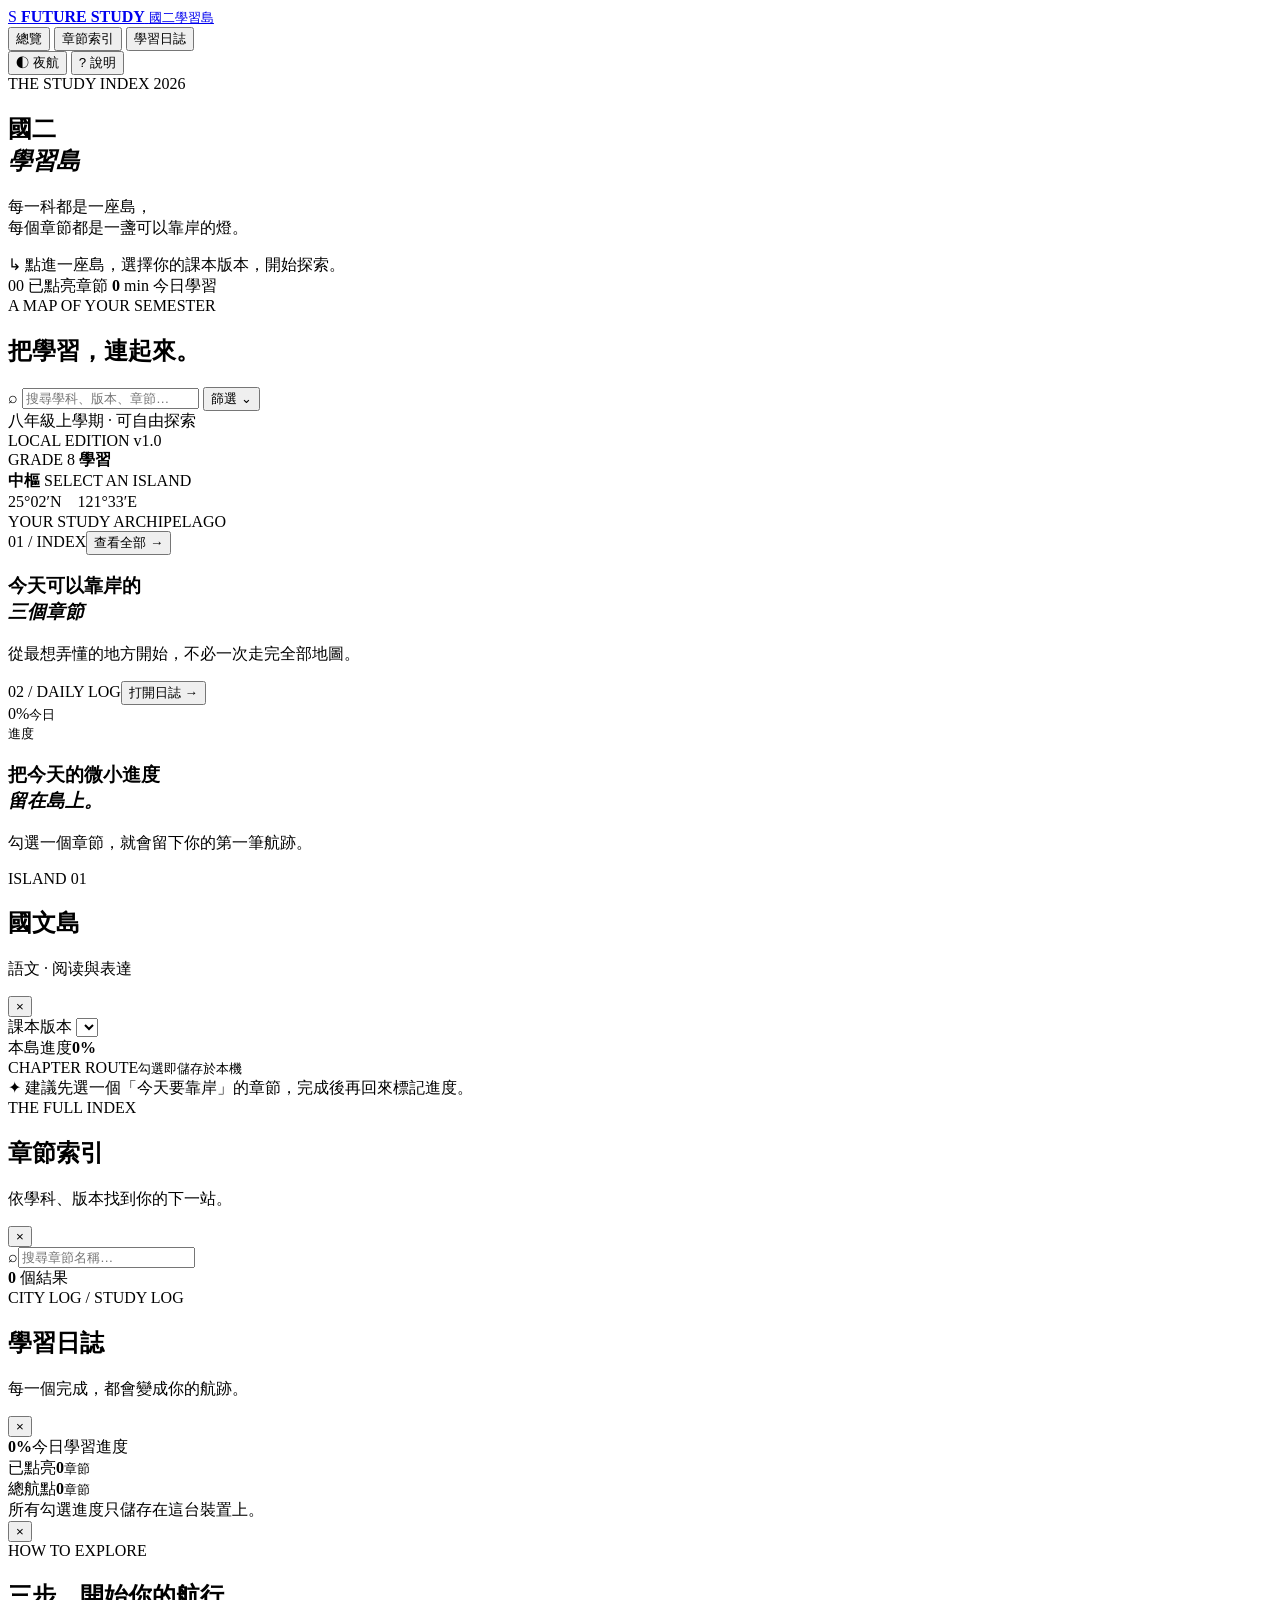
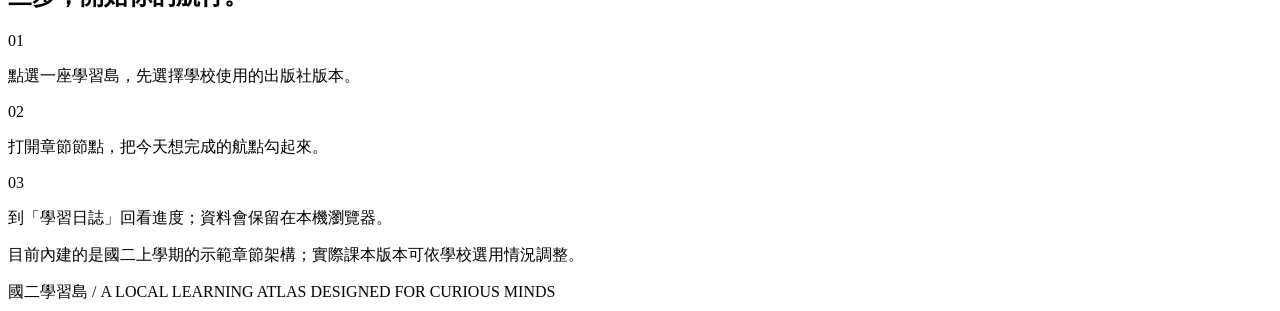
==== index.html @ b8088d5f "加入國二學習島首頁" ====
<!doctype html>
<html lang="zh-Hant-TW">
  <head>
    <meta charset="UTF-8" />
    <meta name="viewport" content="width=device-width, initial-scale=1.0" />
    <meta name="description" content="國二學習島：把國二各學科與課本章節接成一張可探索的學習地圖。" />
    <title>國二學習島｜The Study Index</title>
    <link rel="stylesheet" href="style.css" />
  </head>
  <body>
    <div class="ambient ambient-a" aria-hidden="true"></div>
    <div class="ambient ambient-b" aria-hidden="true"></div>

    <header class="topbar">
      <a class="brand" href="#top" aria-label="回到國二學習島首頁">
        <span class="brand-mark">S</span>
        <span>
          <strong>FUTURE STUDY</strong>
          <small>國二學習島</small>
        </span>
      </a>
      <nav class="primary-nav" aria-label="主要導覽">
        <button class="nav-button is-active" data-view="overview">總覽</button>
        <button class="nav-button" data-view="index">章節索引</button>
        <button class="nav-button" data-view="journal">學習日誌</button>
      </nav>
      <div class="top-actions">
        <button class="tiny-button" id="themeButton" title="切換明亮／夜航模式">◐ <span>夜航</span></button>
        <button class="tiny-button" id="helpButton" title="開啟使用說明">? <span>說明</span></button>
      </div>
    </header>

    <main id="top">
      <section class="hero section-shell">
        <div class="hero-copy">
          <div class="eyebrow"><span class="pulse-dot"></span> THE STUDY INDEX <span class="eyebrow-line"></span> 2026</div>
          <h1>國二<br /><em>學習島</em></h1>
          <p class="hero-lede">每一科都是一座島，<br />每個章節都是一盞可以靠岸的燈。</p>
          <div class="hero-note"><span>↳</span> 點進一座島，選擇你的課本版本，開始探索。</div>
        </div>
        <div class="hero-signal" aria-label="學習島統計">
          <span class="signal-number" id="heroProgress">00</span>
          <span class="signal-label">已點亮章節</span>
          <span class="signal-rule"></span>
          <span class="signal-meta"><b id="todayMinutes">0</b> min 今日學習</span>
        </div>
      </section>

      <section class="dashboard section-shell" aria-labelledby="mapTitle">
        <div class="section-heading">
          <div>
            <div class="section-kicker">A MAP OF YOUR SEMESTER</div>
            <h2 id="mapTitle">把學習，連起來。</h2>
          </div>
          <div class="heading-actions">
            <label class="search-box" for="globalSearch">
              <span>⌕</span>
              <input id="globalSearch" type="search" placeholder="搜尋學科、版本、章節…" autocomplete="off" />
            </label>
            <button class="filter-button" id="filterButton">篩選 <span>⌄</span></button>
          </div>
        </div>

        <div class="filter-tray" id="filterTray" hidden>
          <span class="filter-label">顯示學習島</span>
          <button class="chip is-selected" data-filter="all">全部 <b>8</b></button>
          <button class="chip" data-filter="語文">語文</button>
          <button class="chip" data-filter="數理">數理</button>
          <button class="chip" data-filter="社會">社會</button>
          <button class="chip" data-filter="生活">生活</button>
        </div>

        <div class="map-wrap">
          <div class="map-meta map-meta-left"><span class="legend-dot"></span> 八年級上學期 · 可自由探索</div>
          <div class="map-meta map-meta-right">LOCAL EDITION <span class="map-meta-divider"></span> v1.0</div>

          <div class="island-map" id="islandMap" aria-label="國二學習島總覽">
            <div class="constellation-line line-a" aria-hidden="true"></div>
            <div class="constellation-line line-b" aria-hidden="true"></div>
            <div class="constellation-line line-c" aria-hidden="true"></div>
            <div class="constellation-line line-d" aria-hidden="true"></div>
            <div class="constellation-line line-e" aria-hidden="true"></div>
            <div class="map-ring ring-one" aria-hidden="true"></div>
            <div class="map-ring ring-two" aria-hidden="true"></div>

            <div class="map-center">
              <div class="center-orbit orbit-one"></div>
              <div class="center-orbit orbit-two"></div>
              <div class="center-core">
                <span class="center-label">GRADE 8</span>
                <strong>學習<br />中樞</strong>
                <span class="center-small">SELECT AN ISLAND</span>
              </div>
            </div>

            <div id="islandCards"></div>
            <div class="map-coordinates">25°02′N　121°33′E<br /><span>YOUR STUDY ARCHIPELAGO</span></div>
          </div>
        </div>
      </section>

      <section class="bottom-grid section-shell">
        <article class="index-preview panel-card">
          <div class="card-topline"><span>01 / INDEX</span><button class="text-button" data-view="index">查看全部 →</button></div>
          <div class="index-preview-body">
            <div>
              <h3>今天可以靠岸的<br /><em>三個章節</em></h3>
              <p>從最想弄懂的地方開始，不必一次走完全部地圖。</p>
            </div>
            <div class="next-chapters" id="nextChapters"></div>
          </div>
        </article>
        <article class="journal-preview panel-card">
          <div class="card-topline"><span>02 / DAILY LOG</span><button class="text-button" data-view="journal">打開日誌 →</button></div>
          <div class="journal-preview-body">
            <div class="journal-orbit"><span id="journalPercent">0%</span><small>今日<br />進度</small></div>
            <div>
              <h3>把今天的微小進度<br /><em>留在島上。</em></h3>
              <p id="journalHint">勾選一個章節，就會留下你的第一筆航跡。</p>
            </div>
          </div>
        </article>
      </section>
    </main>

    <aside class="detail-drawer" id="detailDrawer" aria-hidden="true">
      <div class="drawer-scrim" data-close="detail"></div>
      <div class="drawer-panel">
        <div class="drawer-header" id="drawerHeader">
          <div>
            <div class="drawer-index" id="drawerIndex">ISLAND 01</div>
            <h2 id="drawerTitle">國文島</h2>
            <p id="drawerSubtitle">語文 · 阅读與表達</p>
          </div>
          <button class="close-button" data-close="detail" aria-label="關閉學科面板">×</button>
        </div>
        <div class="drawer-content">
          <div class="drawer-intro" id="drawerIntro"></div>
          <div class="version-row">
            <label for="versionSelect">課本版本</label>
            <select id="versionSelect"></select>
          </div>
          <div class="progress-summary">
            <div><span>本島進度</span><strong id="drawerProgress">0%</strong></div>
            <div class="progress-track"><span id="drawerProgressBar"></span></div>
          </div>
          <div class="chapter-heading"><span>CHAPTER ROUTE</span><small>勾選即儲存於本機</small></div>
          <div class="chapter-list" id="chapterList"></div>
          <div class="drawer-tip"><span>✦</span> 建議先選一個「今天要靠岸」的章節，完成後再回來標記進度。</div>
        </div>
      </div>
    </aside>

    <aside class="index-drawer" id="indexDrawer" aria-hidden="true">
      <div class="drawer-scrim" data-close="index"></div>
      <div class="index-panel drawer-panel">
        <div class="drawer-header">
          <div>
            <div class="drawer-index">THE FULL INDEX</div>
            <h2>章節索引</h2>
            <p>依學科、版本找到你的下一站。</p>
          </div>
          <button class="close-button" data-close="index" aria-label="關閉章節索引">×</button>
        </div>
        <div class="index-toolbar">
          <label class="search-box wide" for="indexSearch"><span>⌕</span><input id="indexSearch" type="search" placeholder="搜尋章節名稱…" /></label>
          <div class="index-count"><strong id="indexCount">0</strong> 個結果</div>
        </div>
        <div class="full-index-list" id="fullIndexList"></div>
      </div>
    </aside>

    <aside class="journal-drawer" id="journalDrawer" aria-hidden="true">
      <div class="drawer-scrim" data-close="journal"></div>
      <div class="journal-panel drawer-panel">
        <div class="drawer-header">
          <div>
            <div class="drawer-index">CITY LOG / STUDY LOG</div>
            <h2>學習日誌</h2>
            <p>每一個完成，都會變成你的航跡。</p>
          </div>
          <button class="close-button" data-close="journal" aria-label="關閉學習日誌">×</button>
        </div>
        <div class="journal-stats">
          <div class="journal-stat-main"><strong id="journalBigPercent">0%</strong><span>今日學習進度</span></div>
          <div class="stat-stack"><span>已點亮</span><strong id="journalCheckedCount">0</strong><small>章節</small></div>
          <div class="stat-stack"><span>總航點</span><strong id="journalTotalCount">0</strong><small>章節</small></div>
        </div>
        <div class="journal-map-lines" aria-hidden="true"><i></i><i></i><i></i></div>
        <div class="journal-timeline" id="journalTimeline"></div>
        <div class="journal-footer"><span class="pulse-dot"></span> 所有勾選進度只儲存在這台裝置上。</div>
      </div>
    </aside>

    <div class="modal" id="helpModal" aria-hidden="true">
      <div class="modal-scrim" data-close="help"></div>
      <div class="help-card">
        <button class="close-button" data-close="help" aria-label="關閉說明">×</button>
        <div class="drawer-index">HOW TO EXPLORE</div>
        <h2>三步，開始你的航行。</h2>
        <div class="help-steps">
          <div><span>01</span><p>點選一座學習島，先選擇學校使用的出版社版本。</p></div>
          <div><span>02</span><p>打開章節節點，把今天想完成的航點勾起來。</p></div>
          <div><span>03</span><p>到「學習日誌」回看進度；資料會保留在本機瀏覽器。</p></div>
        </div>
        <p class="help-footnote">目前內建的是國二上學期的示範章節架構；實際課本版本可依學校選用情況調整。</p>
      </div>
    </div>

    <footer class="site-footer section-shell">
      <span>國二學習島 / A LOCAL LEARNING ATLAS</span>
      <span>DESIGNED FOR CURIOUS MINDS</span>
    </footer>
    <script src="app.js"></script>
  </body>
</html>
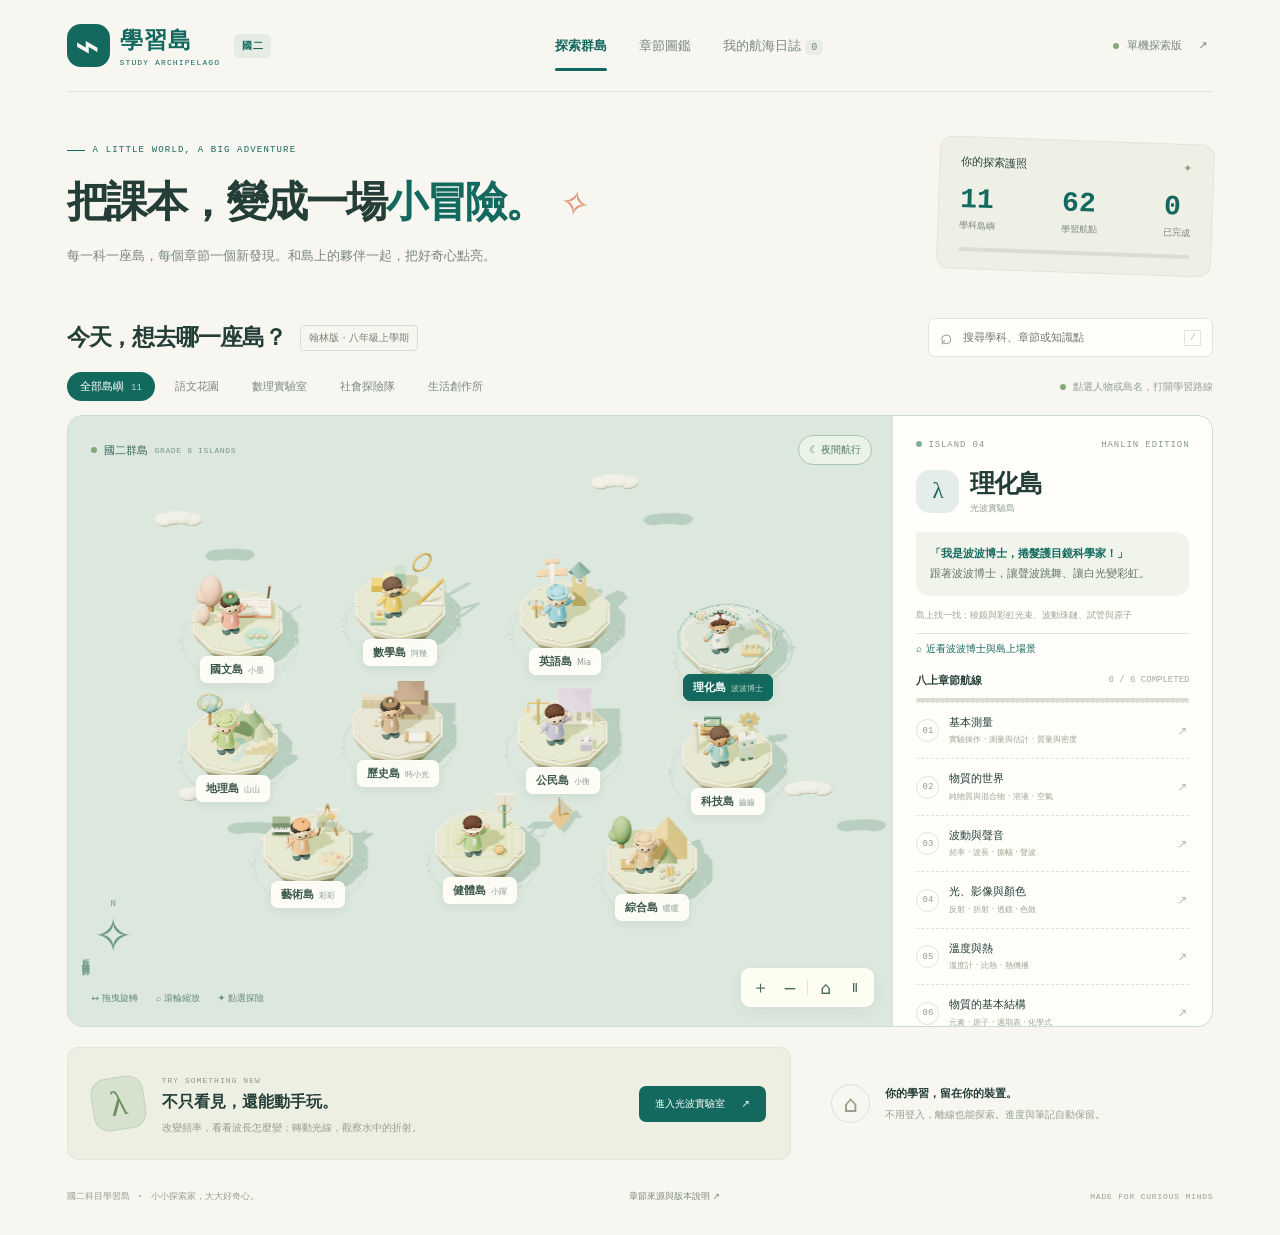
==== commit b6f85b45: "公開新版 3D 翰林學習島：11 位人物、62 個航點與互動實驗" ====
--- a/index.html
+++ b/index.html
@@ -1,216 +1,540 @@
-<!doctype html>
+<!DOCTYPE html>
 <html lang="zh-Hant-TW">
-  <head>
-    <meta charset="UTF-8" />
-    <meta name="viewport" content="width=device-width, initial-scale=1.0" />
-    <meta name="description" content="國二學習島：把國二各學科與課本章節接成一張可探索的學習地圖。" />
-    <title>國二學習島｜The Study Index</title>
-    <link rel="stylesheet" href="style.css" />
-  </head>
-  <body>
-    <div class="ambient ambient-a" aria-hidden="true"></div>
-    <div class="ambient ambient-b" aria-hidden="true"></div>
-
-    <header class="topbar">
-      <a class="brand" href="#top" aria-label="回到國二學習島首頁">
-        <span class="brand-mark">S</span>
-        <span>
-          <strong>FUTURE STUDY</strong>
-          <small>國二學習島</small>
-        </span>
-      </a>
-      <nav class="primary-nav" aria-label="主要導覽">
-        <button class="nav-button is-active" data-view="overview">總覽</button>
-        <button class="nav-button" data-view="index">章節索引</button>
-        <button class="nav-button" data-view="journal">學習日誌</button>
-      </nav>
-      <div class="top-actions">
-        <button class="tiny-button" id="themeButton" title="切換明亮／夜航模式">◐ <span>夜航</span></button>
-        <button class="tiny-button" id="helpButton" title="開啟使用說明">? <span>說明</span></button>
+<head>
+  <meta charset="utf-8"><meta name="viewport" content="width=device-width,initial-scale=1">
+  <meta name="description" content="國二科目學習島：11 座可探索的 3D 學科島、趣味人物、翰林版八上章節與互動學習。完全離線使用。">
+  <meta name="theme-color" content="#14695f">
+  <title>國二科目學習島 · 3D 探索版</title>
+  <link rel="icon" href="data:image/svg+xml,%3Csvg%20xmlns%3D%22http%3A%2F%2Fwww.w3.org%2F2000%2Fsvg%22%20width%3D%2264%22%20height%3D%2264%22%20viewBox%3D%220%200%2064%2064%22%3E%3Crect%20width%3D%2264%22%20height%3D%2264%22%20rx%3D%2218%22%20fill%3D%22%2314695f%22%2F%3E%3Cpath%20d%3D%22M10%2044Q32%2055%2054%2044L44%2038H20Z%22%20fill%3D%22%23fff5d9%22%2F%3E%3Cpath%20d%3D%22M28%2037V17L47%2030H28%22%20fill%3D%22%23efad7d%22%2F%3E%3Cpath%20d%3D%22M19%2038L26%2026%2031%2038%22%20fill%3D%22%2391b99b%22%2F%3E%3C%2Fsvg%3E%0A" type="image/svg+xml"><style>:root{--paper:#f7f6f0;--ink:#243e37;--green:#14695f;--muted:#78877e;--line:#dfe5db;--coral:#e19377;--white:#fffefa;--subject:#82afa1;--sans:'PingFang TC','Noto Sans TC',-apple-system,BlinkMacSystemFont,system-ui,sans-serif;--mono:ui-monospace,Menlo,monospace}
+*{box-sizing:border-box}body{margin:0;background:var(--paper);color:var(--ink);font-family:var(--sans);font-size:14px}button,input,textarea{font:inherit}button,a,input{ -webkit-tap-highlight-color:transparent}button{color:inherit;cursor:pointer}button:disabled{cursor:default}a{color:var(--green)}button:focus-visible,a:focus-visible,input:focus-visible,textarea:focus-visible{outline:3px solid #dfab5f;outline-offset:3px}button{border:0;background:none}button:hover{filter:brightness(.96)}[hidden]{display:none!important}.topbar{height:92px;display:flex;align-items:center;justify-content:space-between;margin:0 5.2%;border-bottom:1px solid var(--line);gap:20px}.brand{display:flex;align-items:center;gap:10px;color:var(--green);text-decoration:none;font-size:23px;font-weight:800;letter-spacing:.06em}.brand-icon{display:grid;place-items:center;width:43px;height:43px;color:var(--paper);background:var(--green);font-size:42px;border-radius:14px;line-height:1}.brand small{display:block;font:8px var(--mono);letter-spacing:.14em;margin-top:2px}.brand b{font-size:10px;letter-spacing:.05em;background:#e5ece3;padding:5px 8px;border-radius:5px;margin-left:4px}.topbar nav{display:flex;gap:32px;align-items:center}.nav-link{font-size:13px;color:var(--muted);padding:33px 0;position:relative}.nav-link.current{color:var(--green);font-weight:700}.nav-link.current:after{position:absolute;content:'';height:3px;left:0;right:0;bottom:17px;background:var(--green);border-radius:5px}.nav-link span{display:inline-block;background:#e8ece2;padding:2px 6px;border-radius:5px;font:10px var(--mono)}.edition{display:flex;gap:8px;align-items:center;font-size:11px;color:var(--muted)}.edition i,.filter-note i,.map-top i{width:6px;height:6px;border-radius:50%;background:#83aa78;display:inline-block}.edition span{margin-left:8px}main{max-width:1680px;padding:0 5.2%;margin:auto}.intro{display:flex;align-items:center;justify-content:space-between;padding:48px 0 36px;gap:30px}.eyebrow{font:9px var(--mono);letter-spacing:.13em;color:var(--green)}.intro .eyebrow{display:flex;gap:8px;align-items:center}.eyebrow span{width:18px;height:1px;background:var(--green)}h1{margin:17px 0 13px;font-size:clamp(32px,3.3vw,51px);letter-spacing:-.05em;line-height:1.4;font-weight:800}h1 em{font-style:normal;color:var(--green)}.title-star{display:inline-block;color:var(--coral);margin-left:15px;font-weight:400;font-size:36px;transform:rotate(12deg)}.intro p{font-size:13px;color:var(--muted);line-height:1.8;margin:0}.mobile-br{display:none}.passport{width:275px;flex-shrink:0;background:#eeeFE5;border-radius:13px;padding:17px 21px;transform:rotate(2deg);position:relative;border:1px solid #e3e6d6}.passport-top{font-size:11px;display:flex;justify-content:space-between}.passport-top span{color:#91a17b}.passport-numbers{display:flex;justify-content:space-between;margin:15px 0}.passport-numbers strong{display:block;font:600 28px var(--mono);color:var(--green)}.passport-numbers small{font-size:9px;color:var(--muted)}.progress{height:4px;background:#d9dfd0;border-radius:9px;overflow:hidden}.progress span{height:100%;width:0;display:block;background:var(--green);transition:width .3s}.explore-heading{display:flex;justify-content:space-between;align-items:center;gap:25px;margin:9px 0 15px}.explore-heading>div{display:flex;align-items:center;gap:14px}h2{font-size:23px;letter-spacing:-.045em;font-weight:700;margin:0}.edition-badge{color:#798273;border:1px solid #d9dfd2;border-radius:4px;padding:5px 8px;font-size:10px}.search{display:flex;gap:8px;align-items:center;background:#fffefa;border:1px solid var(--line);border-radius:7px;padding:8px 11px;width:285px;flex-shrink:0}.search span{font-size:21px;line-height:1;color:#849389}.search input{min-width:0;width:100%;font-size:11px;outline:0;border:0;background:none;color:var(--ink)}.search kbd{font-size:9px;color:#b4bdb3;border:1px solid var(--line);padding:2px 5px}.filters{display:flex;gap:7px;align-items:center;margin-bottom:14px;flex-wrap:wrap}.filters button{padding:7px 13px;border-radius:30px;font-size:11px;color:#7a897f}.filters button.active{color:#fff;background:var(--green)}.filters button span{font:9px var(--mono);margin-left:4px;opacity:.7}.filter-note{margin-left:auto;display:flex;gap:7px;align-items:center;font-size:10px;color:#94a095}.explorer{display:grid;grid-template-columns:minmax(0,1fr) 320px;min-height:610px;border:1px solid #cbdcd2;border-radius:15px;overflow:hidden;background:var(--white)}.map{position:relative;min-height:610px;background:#cee4df;overflow:hidden}#world{display:block;width:100%;height:100%;position:absolute;inset:0;touch-action:none;cursor:grab}#world:active{cursor:grabbing}.map-top{position:absolute;z-index:5;left:23px;right:20px;top:19px;display:flex;justify-content:space-between;align-items:center;pointer-events:none}.map-top>span{font-size:11px;display:flex;align-items:center;gap:7px;color:#39685c}.map-top small{font:8px var(--mono);letter-spacing:.08em;opacity:.6}.map-top button{pointer-events:auto;font-size:10px;color:#52776a;border:1px solid #a7c4b7;background:#eff7e9bd;border-radius:30px;padding:7px 10px}.labels{position:absolute;inset:0;pointer-events:none;overflow:hidden}.island-label{position:absolute;pointer-events:auto;transform:translate(-50%,0);border-radius:7px;background:#fffef8f0;border:1px solid #ffffffc9;box-shadow:0 3px 10px #284c3b12;padding:5px 9px;white-space:nowrap;color:#3b5948;font-size:11px;transition:background .2s,opacity .2s;backdrop-filter:blur(5px)}.island-label strong{font-weight:600}.island-label small{font-size:8px;margin-left:5px;color:#8b9b8e}.island-label.selected{background:var(--green);color:white;border-color:var(--green)}.island-label.selected small{color:#bdd6c8}.island-label:hover{background:#fff;box-shadow:0 3px 12px #284c3b30;z-index:9}.island-label.selected:hover{background:#205c50}.island-label.dim{opacity:.2;pointer-events:none}.compass{position:absolute;left:26px;bottom:63px;display:flex;flex-direction:column;align-items:center;color:#719a8b;pointer-events:none}.compass span{font:9px var(--mono)}.compass b{font-size:47px;line-height:1.15;font-weight:300}.compass small{font-size:8px;writing-mode:vertical-rl;position:absolute;left:-15px;bottom:0;letter-spacing:.15em}.map-hint{position:absolute;left:24px;bottom:21px;display:flex;gap:18px;pointer-events:none;color:#678b7c;font-size:9px}.map-controls{position:absolute;right:18px;bottom:19px;display:flex;align-items:center;background:#fffef4ee;border:1px solid #fff;border-radius:9px;padding:4px;box-shadow:0 4px 15px #446b4710}.map-controls button{width:29px;height:29px;font-size:17px;color:#456a58}.map-controls button:last-child{font-size:13px}.map-controls>span{height:15px;border-left:1px solid var(--line);margin:0 3px}.loading{position:absolute;inset:0;display:grid;place-content:center;text-align:center;background:#cee4df;z-index:12;font-size:13px;gap:12px;color:var(--green)}.loading-island{font-size:50px}.fallback{position:absolute;inset:80px 15px 60px;display:flex;flex-wrap:wrap;gap:8px;align-content:center;justify-content:center}.fallback p{width:100%;font-size:13px;text-align:center}.fallback button{background:white;border-radius:9px;padding:12px}.island-panel{padding:24px 23px 18px;border-left:1px solid #d8e2d5;max-height:610px;overflow:auto;scrollbar-width:thin}.panel-kicker{display:flex;justify-content:space-between;font:9px var(--mono);letter-spacing:.1em;color:#8a998b}.panel-dot{width:6px;height:6px;background:var(--subject);border-radius:50%;display:inline-block;margin-right:6px}.panel-title{display:flex;align-items:center;gap:11px;margin-top:17px}.panel-symbol{display:grid;place-items:center;width:43px;height:43px;border-radius:14px;background:color-mix(in srgb,var(--subject) 22%,white);color:var(--green);font:23px Georgia,serif}.panel-title h2{font-size:25px}.panel-title small{display:block;color:#93a092;font-size:9px;margin-top:2px}.guide-speech{background:#f1f4ea;border-radius:0 13px 13px 13px;padding:12px 14px;font-size:11px;color:#637563;line-height:1.8;margin:17px 0 12px}.guide-speech b{color:var(--green);font-weight:600}.scenery{font-size:9px;color:#9aa692;line-height:1.7;margin-bottom:18px}.route-heading{display:flex;justify-content:space-between;align-items:center;font-size:11px;font-weight:600;margin:17px 0 10px}.route-heading small{font:9px var(--mono);font-weight:400;color:#a1ac9f}.chapter-route{display:grid;gap:0}.route-card{display:grid;grid-template-columns:25px 1fr 12px;gap:8px;text-align:left;padding:12px 0;border-bottom:1px dashed #e0e5d9;align-items:center;width:100%}.route-card:first-child{border-top:1px dashed #e0e5d9}.route-card .number{display:grid;place-items:center;width:23px;height:23px;border:1px solid #dce4d4;border-radius:50%;font:9px var(--mono);color:#93a18e}.route-card .name{display:block;font-size:11px;line-height:1.5}.route-card .tags{display:block;font-size:8px;color:#9aa792;margin-top:3px;line-height:1.5}.route-card .arrow{font-size:12px;color:#b1bba7}.route-card:hover .name{color:var(--green)}.route-card.done .number{background:var(--green);border-color:var(--green);color:white}.panel-lab{width:100%;background:var(--green);color:white;padding:11px 13px;border-radius:8px;margin-top:17px;display:flex;justify-content:space-between;font-size:11px}.source-note{font-size:8px;color:#9aa592;line-height:1.7;margin-top:13px}.below-map{display:grid;grid-template-columns:1.8fr 1fr;gap:20px;margin-top:20px}.invitation{background:#edeFE3;border:1px solid #e2e7d4;display:flex;align-items:center;gap:17px;border-radius:11px;padding:22px 24px}.invitation-icon{width:53px;height:53px;flex-shrink:0;background:#d6e2cd;border:1px solid #c5d3b6;display:grid;place-items:center;border-radius:16px;transform:rotate(-9deg);color:#6d8e60;font:35px Georgia,serif}.invitation .eyebrow{font-size:8px;color:#8d9e7d}.invitation h3{font-size:16px;margin:6px 0}.invitation p,.offline-note p{font-size:10px;color:#95a08e;margin:0;line-height:1.8}.dark-button{background:var(--green);color:white;border-radius:7px;padding:11px 16px;font-size:11px;white-space:nowrap}.invitation .dark-button{margin-left:auto;font-size:10px}.dark-button span{margin-left:13px}.offline-note{display:flex;align-items:center;gap:15px;padding:20px}.offline-note>span{display:grid;place-items:center;width:39px;height:39px;border:1px solid #dde3d4;border-radius:50%;color:#93a184;font-size:23px;flex-shrink:0}.offline-note b{font-size:11px;font-weight:600}.offline-note p{margin-top:5px}footer{display:flex;justify-content:space-between;align-items:center;gap:15px;padding:29px 0;color:#99a18e;font-size:9px}footer b{margin:0 6px}footer button{font-size:9px;color:#7e8c76}footer>span:last-child{font:8px var(--mono);letter-spacing:.1em}.search-results{padding:23px;border:1px solid var(--line);background:white;border-radius:10px;margin-top:17px}.search-results h3{margin:0 0 14px;font-size:15px}.result-row{display:flex;justify-content:space-between;align-items:center;padding:12px 0;border-bottom:1px solid var(--line);width:100%;text-align:left;gap:15px;font-size:12px}.result-row small{font-size:10px;color:#95a08b}.result-row b{font-weight:500}.result-row span:last-child{font-size:10px;color:#7a8e72}.subtle{color:#8b9786;line-height:1.8}.small{font-size:10px}dialog{border:1px solid #d4ddce;background:var(--white);color:var(--ink);border-radius:17px;padding:30px;box-shadow:0 25px 100px #123d3d30;max-height:90vh;overflow:auto;max-width:calc(100vw - 24px);width:650px;scrollbar-width:thin}dialog::backdrop{background:#153f3c85;backdrop-filter:blur(5px)}.dialog-top{display:flex;align-items:center;justify-content:space-between;margin-bottom:19px}.close{width:29px;height:29px;border:1px solid var(--line);border-radius:50%;font-size:22px;line-height:1;color:#7e8f7a}.close:hover{background:#eef1e7}dialog h2{font-size:27px;line-height:1.5}dialog>p{font-size:12px;line-height:1.9}.lesson-meta{display:flex;gap:7px;margin:13px 0 21px;flex-wrap:wrap}.lesson-meta span{background:#eef2e6;border-radius:4px;padding:5px 9px;font-size:10px;color:#7d8e71}.lesson-section{margin:24px 0}.lesson-section h3{font-size:12px;display:flex;gap:8px;color:var(--green)}.lesson-section h3 span{color:#b6c0a8;font:10px var(--mono)}.lesson-section ul{padding-left:21px;color:#687d62;font-size:13px;line-height:1.9}.lesson-section li+li{margin-top:5px}.example-box{background:#f1f4e9;padding:15px 18px;border-left:3px solid var(--subject);border-radius:0 7px 7px 0;font-size:12px;line-height:1.9}.quiz-question{font-size:13px}.quiz-options{display:grid;gap:8px}.quiz-options button{border:1px solid var(--line);border-radius:7px;text-align:left;font-size:12px;padding:11px 13px}.quiz-options button.correct{background:#e5efdf;border-color:#83a970;color:#3a6e39}.quiz-options button.wrong{background:#fae6e1;border-color:#d3917b;color:#9b604a}.quiz-feedback{font-size:12px;line-height:1.8;margin-top:13px;color:#6c865d;min-height:0}.lesson-note{display:block;width:100%;height:78px;border:1px solid var(--line);border-radius:7px;padding:12px;background:#fffefa;resize:vertical;font-size:12px;color:var(--ink)}.lesson-bottom{display:flex;justify-content:space-between;gap:13px;margin-top:19px;align-items:center}.lesson-bottom small{font-size:10px;color:#a1ae94}.lesson-lab-button{color:var(--green);text-decoration:underline;font-size:11px;margin-top:15px}.lab-dialog{width:760px}.lab-tabs{display:flex;gap:8px;border-bottom:1px solid var(--line);padding:0 0 10px;margin:22px 0 15px}.lab-tabs button{font-size:11px;border-radius:6px;padding:8px 12px;color:#819376}.lab-tabs button.active{background:var(--green);color:#fff}#labCanvas{width:100%;height:auto;border-radius:11px;background:#eaf2e5;display:block}.lab-control-row{display:flex;align-items:center;gap:16px;font-size:12px;margin-top:19px;flex-wrap:wrap}.lab-control-row input{flex:1;accent-color:var(--green);min-width:100px}.lab-control-row output{font:12px var(--mono);color:var(--green);min-width:63px}.lab-readout{padding:12px 14px;background:#edf2e7;border-radius:7px;font-size:12px;color:#668155;line-height:1.9;margin-top:15px}.lab-footnote{font-size:10px;line-height:1.8;color:#95a08d}.index-dialog{width:720px}.index-dialog .search{width:100%;margin:20px 0}.index-group{margin:20px 0}.index-group h3{font-size:14px;margin-bottom:5px}.index-group h3 small{font-size:9px;font-weight:400;color:#95a08d;margin-left:10px}.journal-stat{display:flex;gap:30px;background:#eef3e6;border-radius:9px;padding:20px;margin:22px 0}.journal-stat strong{display:block;color:var(--green);font:26px var(--mono)}.journal-stat small{color:#8d9b81;font-size:10px}.journal-entry{padding:14px 0;border-bottom:1px dashed var(--line);font-size:12px;line-height:1.7}.journal-entry small{color:#9ba58d;font-size:10px;display:block}.journal-note{font-size:11px;color:#798e69;white-space:pre-wrap;margin:8px 0 0}.journal-dialog .dark-button{margin-top:21px}.import-label{display:inline-block;padding:10px 14px;font-size:11px;color:var(--green);border:1px solid var(--line);border-radius:7px;cursor:pointer;margin-left:7px}.import-label input{display:none}.about-dialog p{font-size:12px;line-height:2;color:#74856a}.about-dialog a{display:block;font-size:11px;margin:10px 0}.toast{position:fixed;bottom:24px;left:50%;transform:translate(-50%,10px);color:white;background:#1d584c;padding:13px 20px;border-radius:9px;font-size:12px;z-index:100;opacity:0;pointer-events:none;transition:.2s;max-width:90vw}.toast.show{opacity:1;transform:translate(-50%,0)}.night .map-top>span,.night .map-top button,.night .map-hint,.night .compass{color:#b1c8ad}.night .map-top button{background:#183f3e;border-color:#6d8d79}.empty{text-align:center;padding:30px 0;color:#a0aa94;font-size:12px}
+.focus-guide{display:block;width:100%;text-align:left;color:var(--green);font-size:10px;padding:8px 0 0;border-top:1px solid var(--line);margin-top:-8px}
+@media(min-width:1600px){.explorer,.map{min-height:700px}.island-panel{max-height:700px}.explorer{grid-template-columns:minmax(0,1fr) 345px}}
+@media(max-width:1100px){.topbar nav{gap:18px}.intro h1{font-size:34px}.explorer{grid-template-columns:minmax(0,1fr) 280px}.island-panel{padding:22px 18px}.filter-note{display:none}.below-map{grid-template-columns:1fr}.offline-note{padding-top:0;padding-bottom:0}.invitation p{max-width:320px}.explore-heading>div{display:block}.edition-badge{display:inline-block;margin-top:7px}.title-star{font-size:25px;margin-left:6px}}
+@media(max-width:800px){.topbar{height:auto;min-height:83px;flex-wrap:wrap;padding:17px 0 0;gap:10px}.brand{font-size:20px}.brand-icon{width:35px;height:35px}.topbar nav{order:3;width:100%;justify-content:center;gap:27px}.nav-link{padding:15px 0 18px;font-size:11px}.nav-link.current:after{bottom:5px}.edition{font-size:9px}main{padding:0 4%}.intro{padding:30px 0 28px;gap:15px}.intro h1{font-size:32px;line-height:1.4}.intro .eyebrow{font-size:7px}.intro p{font-size:11px}.passport{width:188px;padding:13px 14px}.passport-numbers strong{font-size:22px}.passport-numbers small{font-size:8px}.passport-top{font-size:10px}.title-star{display:none}.mobile-br{display:block}.explorer{grid-template-columns:1fr;overflow:visible}.map{min-height:560px;border-radius:14px 14px 0 0}.island-panel{max-height:430px;border-left:0;border-top:1px solid var(--line);border-radius:0 0 14px 14px}.panel-title{margin-top:9px}.guide-speech{margin:12px 0}.scenery{margin:5px 0}.chapter-route{grid-template-columns:1fr 1fr;gap:0 16px}.panel-lab{max-width:300px}.explore-heading{gap:14px}.search{width:235px}.explore-heading h2{font-size:20px}.filters{gap:1px}.filters button{font-size:10px;padding:7px 10px}.below-map{margin-top:15px}.invitation{padding:18px;gap:12px;flex-wrap:wrap}.invitation .dark-button{margin-left:65px}.invitation-icon{width:45px;height:45px}.invitation h3{font-size:14px}.invitation p{font-size:10px}.offline-note{padding:0 10px}footer{flex-wrap:wrap;padding:24px 0;font-size:8px}footer>span:last-child{display:none}}
+@media(max-width:500px){.intro{align-items:flex-start}.intro h1{font-size:29px}.intro .eyebrow{font-size:6px;letter-spacing:.04em}.intro .eyebrow span{width:8px}.passport{width:117px;padding:10px 12px;margin-top:19px}.passport-top{font-size:8px}.passport-numbers{flex-wrap:wrap;gap:9px;margin:10px 0}.passport-numbers>div:last-child{display:none}.passport-numbers strong{font-size:23px}.passport-numbers small{font-size:7px}.intro p{font-size:10px}.explore-heading{align-items:flex-start;flex-direction:column}.explore-heading>div{display:flex;gap:9px;align-items:center}.explore-heading h2{font-size:18px}.edition-badge{font-size:8px;padding:4px 6px;margin:0}.search{width:100%}.map{min-height:535px}.map-top{left:14px;right:12px;top:15px}.map-top small{display:none}.map-top>span{font-size:9px}.map-top button{font-size:9px;padding:6px 9px}.map-hint{left:12px;bottom:15px;gap:9px;font-size:7px}.map-hint span:nth-child(2){display:none}.map-controls{bottom:35px;right:10px}.compass{left:26px;bottom:52px}.compass b{font-size:31px}.compass small{font-size:6px}.island-label{padding:4px 6px;font-size:9px}.island-label small{display:none}.chapter-route{grid-template-columns:1fr}.island-panel{max-height:450px}.invitation{gap:10px}.invitation>div:nth-child(2){width:calc(100% - 55px)}.invitation .dark-button{margin-left:55px;padding:9px 12px}dialog{padding:22px 20px;border-radius:12px}dialog h2{font-size:23px}.lesson-bottom{flex-wrap:wrap}.lab-control-row{gap:10px;font-size:11px}.lab-tabs button{font-size:10px;padding:7px}.lab-readout{font-size:11px}.result-row{font-size:11px}.result-row small{font-size:8px}}
+@media(prefers-reduced-motion:reduce){*{scroll-behavior:auto!important;transition:none!important}}
+</style>
+<!-- Three.js MIT License
+The MIT License
+
+Copyright © 2010-2023 three.js authors
+
+Permission is hereby granted, free of charge, to any person obtaining a copy
+of this software and associated documentation files (the "Software"), to deal
+in the Software without restriction, including without limitation the rights
+to use, copy, modify, merge, publish, distribute, sublicense, and/or sell
+copies of the Software, and to permit persons to whom the Software is
+furnished to do so, subject to the following conditions:
+
+The above copyright notice and this permission notice shall be included in
+all copies or substantial portions of the Software.
+
+THE SOFTWARE IS PROVIDED "AS IS", WITHOUT WARRANTY OF ANY KIND, EXPRESS OR
+IMPLIED, INCLUDING BUT NOT LIMITED TO THE WARRANTIES OF MERCHANTABILITY,
+FITNESS FOR A PARTICULAR PURPOSE AND NONINFRINGEMENT. IN NO EVENT SHALL THE
+AUTHORS OR COPYRIGHT HOLDERS BE LIABLE FOR ANY CLAIM, DAMAGES OR OTHER
+LIABILITY, WHETHER IN AN ACTION OF CONTRACT, TORT OR OTHERWISE, ARISING FROM,
+OUT OF OR IN CONNECTION WITH THE SOFTWARE OR THE USE OR OTHER DEALINGS IN
+THE SOFTWARE.
+
+-->
+</head>
+<body>
+  <header class="topbar">
+    <a class="brand" href="#"><span class="brand-icon">⌁</span><span>學習島<small>STUDY ARCHIPELAGO</small></span><b>國二</b></a>
+    <nav aria-label="主選單"><button class="nav-link current" id="mapTab">探索群島</button><button class="nav-link" id="indexTab">章節圖鑑</button><button class="nav-link" id="journalTab">我的航海日誌 <span id="navCount">0</span></button></nav>
+    <button class="edition" id="aboutButton"><i></i> 單機探索版 <span>↗</span></button>
+  </header>
+  <main>
+    <section class="intro">
+      <div><div class="eyebrow"><span></span> A LITTLE WORLD, A BIG ADVENTURE</div><h1>把課本，變成<br class="mobile-br">一場<em>小冒險。</em><span class="title-star">✧</span></h1><p>每一科一座島，每個章節一個新發現。<br class="mobile-br">和島上的夥伴一起，把好奇心點亮。</p></div>
+      <div class="passport"><div class="passport-top">你的探索護照 <span>✦</span></div><div class="passport-numbers"><div><strong>11</strong><small>學科島嶼</small></div><div><strong id="totalChapters">—</strong><small>學習航點</small></div><div><strong id="doneCount">0</strong><small>已完成</small></div></div><div class="progress"><span id="totalProgress"></span></div></div>
+    </section>
+    <div class="explore-heading"><div><h2>今天，想去哪一座島？</h2><span class="edition-badge">翰林版 · 八年級上學期</span></div><label class="search"><span>⌕</span><input id="search" type="search" placeholder="搜尋學科、章節或知識點" aria-label="搜尋學科、章節或知識點"><kbd>/</kbd></label></div>
+    <div class="filters" aria-label="學科分類"><button class="active" data-filter="all">全部島嶼 <span>11</span></button><button data-filter="語文">語文花園</button><button data-filter="數理">數理實驗室</button><button data-filter="社會">社會探險隊</button><button data-filter="生活">生活創作所</button><span class="filter-note"><i></i> 點選人物或島名，打開學習路線</span></div>
+    <section class="explorer" aria-label="3D 學習島探索區">
+      <div class="map" id="map">
+        <div class="map-top"><span><i></i> 國二群島 <small>GRADE 8 ISLANDS</small></span><button id="lightButton" aria-label="切換夜晚場景">☾ 夜間航行</button></div>
+        <canvas id="world" aria-label="可拖曳旋轉的 3D 學科群島"></canvas><div id="labels" class="labels"></div>
+        <div class="loading" id="loading"><span class="loading-island">⌁</span><b>島上的夥伴正在集合…</b></div>
+        <div class="fallback" id="fallback" hidden><p>這個瀏覽器目前無法啟用 3D，可用下方島嶼清單繼續學習。</p></div>
+        <div class="compass" aria-hidden="true"><span>N</span><b>✧</b><small>好奇心是你的指南針</small></div>
+        <div class="map-controls"><button id="zoomIn" aria-label="放大群島">＋</button><button id="zoomOut" aria-label="縮小群島">−</button><span></span><button id="homeView" aria-label="回到群島全景">⌂</button><button id="motionButton" aria-label="暫停人物動畫" aria-pressed="false">Ⅱ</button></div>
+        <div class="map-hint"><span>↔ 拖曳旋轉</span><span>⌕ 滾輪縮放</span><span>✦ 點選探險</span></div>
       </div>
-    </header>
-
-    <main id="top">
-      <section class="hero section-shell">
-        <div class="hero-copy">
-          <div class="eyebrow"><span class="pulse-dot"></span> THE STUDY INDEX <span class="eyebrow-line"></span> 2026</div>
-          <h1>國二<br /><em>學習島</em></h1>
-          <p class="hero-lede">每一科都是一座島，<br />每個章節都是一盞可以靠岸的燈。</p>
-          <div class="hero-note"><span>↳</span> 點進一座島，選擇你的課本版本，開始探索。</div>
-        </div>
-        <div class="hero-signal" aria-label="學習島統計">
-          <span class="signal-number" id="heroProgress">00</span>
-          <span class="signal-label">已點亮章節</span>
-          <span class="signal-rule"></span>
-          <span class="signal-meta"><b id="todayMinutes">0</b> min 今日學習</span>
-        </div>
-      </section>
-
-      <section class="dashboard section-shell" aria-labelledby="mapTitle">
-        <div class="section-heading">
-          <div>
-            <div class="section-kicker">A MAP OF YOUR SEMESTER</div>
-            <h2 id="mapTitle">把學習，連起來。</h2>
-          </div>
-          <div class="heading-actions">
-            <label class="search-box" for="globalSearch">
-              <span>⌕</span>
-              <input id="globalSearch" type="search" placeholder="搜尋學科、版本、章節…" autocomplete="off" />
-            </label>
-            <button class="filter-button" id="filterButton">篩選 <span>⌄</span></button>
-          </div>
-        </div>
-
-        <div class="filter-tray" id="filterTray" hidden>
-          <span class="filter-label">顯示學習島</span>
-          <button class="chip is-selected" data-filter="all">全部 <b>8</b></button>
-          <button class="chip" data-filter="語文">語文</button>
-          <button class="chip" data-filter="數理">數理</button>
-          <button class="chip" data-filter="社會">社會</button>
-          <button class="chip" data-filter="生活">生活</button>
-        </div>
-
-        <div class="map-wrap">
-          <div class="map-meta map-meta-left"><span class="legend-dot"></span> 八年級上學期 · 可自由探索</div>
-          <div class="map-meta map-meta-right">LOCAL EDITION <span class="map-meta-divider"></span> v1.0</div>
-
-          <div class="island-map" id="islandMap" aria-label="國二學習島總覽">
-            <div class="constellation-line line-a" aria-hidden="true"></div>
-            <div class="constellation-line line-b" aria-hidden="true"></div>
-            <div class="constellation-line line-c" aria-hidden="true"></div>
-            <div class="constellation-line line-d" aria-hidden="true"></div>
-            <div class="constellation-line line-e" aria-hidden="true"></div>
-            <div class="map-ring ring-one" aria-hidden="true"></div>
-            <div class="map-ring ring-two" aria-hidden="true"></div>
-
-            <div class="map-center">
-              <div class="center-orbit orbit-one"></div>
-              <div class="center-orbit orbit-two"></div>
-              <div class="center-core">
-                <span class="center-label">GRADE 8</span>
-                <strong>學習<br />中樞</strong>
-                <span class="center-small">SELECT AN ISLAND</span>
-              </div>
-            </div>
-
-            <div id="islandCards"></div>
-            <div class="map-coordinates">25°02′N　121°33′E<br /><span>YOUR STUDY ARCHIPELAGO</span></div>
-          </div>
-        </div>
-      </section>
-
-      <section class="bottom-grid section-shell">
-        <article class="index-preview panel-card">
-          <div class="card-topline"><span>01 / INDEX</span><button class="text-button" data-view="index">查看全部 →</button></div>
-          <div class="index-preview-body">
-            <div>
-              <h3>今天可以靠岸的<br /><em>三個章節</em></h3>
-              <p>從最想弄懂的地方開始，不必一次走完全部地圖。</p>
-            </div>
-            <div class="next-chapters" id="nextChapters"></div>
-          </div>
-        </article>
-        <article class="journal-preview panel-card">
-          <div class="card-topline"><span>02 / DAILY LOG</span><button class="text-button" data-view="journal">打開日誌 →</button></div>
-          <div class="journal-preview-body">
-            <div class="journal-orbit"><span id="journalPercent">0%</span><small>今日<br />進度</small></div>
-            <div>
-              <h3>把今天的微小進度<br /><em>留在島上。</em></h3>
-              <p id="journalHint">勾選一個章節，就會留下你的第一筆航跡。</p>
-            </div>
-          </div>
-        </article>
-      </section>
-    </main>
-
-    <aside class="detail-drawer" id="detailDrawer" aria-hidden="true">
-      <div class="drawer-scrim" data-close="detail"></div>
-      <div class="drawer-panel">
-        <div class="drawer-header" id="drawerHeader">
-          <div>
-            <div class="drawer-index" id="drawerIndex">ISLAND 01</div>
-            <h2 id="drawerTitle">國文島</h2>
-            <p id="drawerSubtitle">語文 · 阅读與表達</p>
-          </div>
-          <button class="close-button" data-close="detail" aria-label="關閉學科面板">×</button>
-        </div>
-        <div class="drawer-content">
-          <div class="drawer-intro" id="drawerIntro"></div>
-          <div class="version-row">
-            <label for="versionSelect">課本版本</label>
-            <select id="versionSelect"></select>
-          </div>
-          <div class="progress-summary">
-            <div><span>本島進度</span><strong id="drawerProgress">0%</strong></div>
-            <div class="progress-track"><span id="drawerProgressBar"></span></div>
-          </div>
-          <div class="chapter-heading"><span>CHAPTER ROUTE</span><small>勾選即儲存於本機</small></div>
-          <div class="chapter-list" id="chapterList"></div>
-          <div class="drawer-tip"><span>✦</span> 建議先選一個「今天要靠岸」的章節，完成後再回來標記進度。</div>
-        </div>
-      </div>
-    </aside>
-
-    <aside class="index-drawer" id="indexDrawer" aria-hidden="true">
-      <div class="drawer-scrim" data-close="index"></div>
-      <div class="index-panel drawer-panel">
-        <div class="drawer-header">
-          <div>
-            <div class="drawer-index">THE FULL INDEX</div>
-            <h2>章節索引</h2>
-            <p>依學科、版本找到你的下一站。</p>
-          </div>
-          <button class="close-button" data-close="index" aria-label="關閉章節索引">×</button>
-        </div>
-        <div class="index-toolbar">
-          <label class="search-box wide" for="indexSearch"><span>⌕</span><input id="indexSearch" type="search" placeholder="搜尋章節名稱…" /></label>
-          <div class="index-count"><strong id="indexCount">0</strong> 個結果</div>
-        </div>
-        <div class="full-index-list" id="fullIndexList"></div>
-      </div>
-    </aside>
-
-    <aside class="journal-drawer" id="journalDrawer" aria-hidden="true">
-      <div class="drawer-scrim" data-close="journal"></div>
-      <div class="journal-panel drawer-panel">
-        <div class="drawer-header">
-          <div>
-            <div class="drawer-index">CITY LOG / STUDY LOG</div>
-            <h2>學習日誌</h2>
-            <p>每一個完成，都會變成你的航跡。</p>
-          </div>
-          <button class="close-button" data-close="journal" aria-label="關閉學習日誌">×</button>
-        </div>
-        <div class="journal-stats">
-          <div class="journal-stat-main"><strong id="journalBigPercent">0%</strong><span>今日學習進度</span></div>
-          <div class="stat-stack"><span>已點亮</span><strong id="journalCheckedCount">0</strong><small>章節</small></div>
-          <div class="stat-stack"><span>總航點</span><strong id="journalTotalCount">0</strong><small>章節</small></div>
-        </div>
-        <div class="journal-map-lines" aria-hidden="true"><i></i><i></i><i></i></div>
-        <div class="journal-timeline" id="journalTimeline"></div>
-        <div class="journal-footer"><span class="pulse-dot"></span> 所有勾選進度只儲存在這台裝置上。</div>
-      </div>
-    </aside>
-
-    <div class="modal" id="helpModal" aria-hidden="true">
-      <div class="modal-scrim" data-close="help"></div>
-      <div class="help-card">
-        <button class="close-button" data-close="help" aria-label="關閉說明">×</button>
-        <div class="drawer-index">HOW TO EXPLORE</div>
-        <h2>三步，開始你的航行。</h2>
-        <div class="help-steps">
-          <div><span>01</span><p>點選一座學習島，先選擇學校使用的出版社版本。</p></div>
-          <div><span>02</span><p>打開章節節點，把今天想完成的航點勾起來。</p></div>
-          <div><span>03</span><p>到「學習日誌」回看進度；資料會保留在本機瀏覽器。</p></div>
-        </div>
-        <p class="help-footnote">目前內建的是國二上學期的示範章節架構；實際課本版本可依學校選用情況調整。</p>
-      </div>
-    </div>
-
-    <footer class="site-footer section-shell">
-      <span>國二學習島 / A LOCAL LEARNING ATLAS</span>
-      <span>DESIGNED FOR CURIOUS MINDS</span>
-    </footer>
-    <script src="app.js"></script>
-  </body>
+      <aside class="island-panel" id="islandPanel" aria-label="學科章節路線"></aside>
+    </section>
+    <section class="search-results" id="searchResults" hidden aria-live="polite"></section>
+    <section class="below-map">
+      <article class="invitation"><div class="invitation-icon">λ</div><div><span class="eyebrow">TRY SOMETHING NEW</span><h3>不只看見，還能動手玩。</h3><p>改變頻率，看看波長怎麼變；轉動光線，觀察水中的折射。</p></div><button class="dark-button" id="openLab">進入光波實驗室 <span>↗</span></button></article>
+      <div class="offline-note"><span>⌂</span><div><b>你的學習，留在你的裝置。</b><p>不用登入，離線也能探索。進度與筆記自動保留。</p></div></div>
+    </section>
+    <footer><span>國二科目學習島 <b>·</b> 小小探索家，大大好奇心。</span><button id="sourcesButton">章節來源與版本說明 ↗</button><span>MADE FOR CURIOUS MINDS</span></footer>
+  </main>
+  <dialog id="lessonDialog" class="lesson-dialog"><div id="lessonContent"></div></dialog>
+  <dialog id="labDialog" class="lab-dialog"><div class="dialog-top"><span class="eyebrow">BOBO’S LITTLE LAB</span><button class="close" data-close="labDialog" aria-label="關閉實驗室">×</button></div><h2>歡迎來到光波實驗室！</h2><p class="subtle">移動滑桿，讓抽象的知識變得看得見。</p><div class="lab-tabs"><button class="active" data-lab="wave">波動與聲音</button><button data-lab="light">光的折射</button><button data-lab="math">畢氏定理</button></div><canvas id="labCanvas" width="900" height="370" aria-label="互動科學與數學示意圖"></canvas><div id="labControls"></div><p class="lab-footnote" id="labFootnote"></p></dialog>
+  <dialog id="indexDialog" class="index-dialog"><div class="dialog-top"><span class="eyebrow">YOUR CHAPTER ATLAS</span><button class="close" data-close="indexDialog" aria-label="關閉章節圖鑑">×</button></div><h2>章節圖鑑</h2><p class="subtle">從知識點找路，也能從好奇心出發。</p><label class="search"><span>⌕</span><input id="indexSearch" type="search" placeholder="搜尋所有章節" aria-label="搜尋章節圖鑑"></label><div id="indexContent"></div></dialog>
+  <dialog id="journalDialog" class="journal-dialog"><div class="dialog-top"><span class="eyebrow">MY EXPLORATION LOG</span><button class="close" data-close="journalDialog" aria-label="關閉航海日誌">×</button></div><h2>每一小步，都算數。</h2><p class="subtle">記下你走過的島嶼，為下一次出發留一盞燈。</p><div id="journalContent"></div><button class="dark-button" id="exportButton">匯出我的進度 ↓</button><label class="import-label">匯入進度 <input id="importInput" type="file" accept="application/json,.json"></label><p class="subtle small">匯入會合併完成紀錄；同章節筆記以匯入檔為準。</p></dialog>
+  <dialog id="aboutDialog" class="about-dialog"><div class="dialog-top"><span class="eyebrow">ABOUT THIS LITTLE WORLD</span><button class="close" data-close="aboutDialog" aria-label="關閉版本說明">×</button></div><h2>關於這趟小冒險</h2><p>本版先建置八年級上學期。國文、英語、數學、理化、地理、歷史、公民以翰林公開章節架構為導航，附上自編的重點、例子與練習。</p><p>國文依 115 年官方網頁目錄；其餘公開目錄年份不同，請搭配手邊課本核對。英語採中文主題摘要；藝術、科技、健體與綜合為自編延伸任務，並非翰林逐課目錄。</p><p>人物、島嶼與場景為程式建立的真正 3D 模型，可旋轉與縮放。全部引擎與檔案隨附，直接開啟本資料夾的 index.html 即可。</p><div id="sourceLinks"></div><p class="subtle small">進度記在目前瀏覽器；清除網站資料或換瀏覽器不會同步，建議在航海日誌匯出備份。</p></dialog>
+  <div class="toast" id="toast" role="status" aria-live="polite"></div>
+  <script>
+console.warn('Scripts "build/three.js" and "build/three.min.js" are deprecated with r150+, and will be removed with r160. Please use ES Modules or alternatives: https://threejs.org/docs/index.html#manual/en/introduction/Installation'),
+/**
+ * @license
+ * Copyright 2010-2023 Three.js Authors
+ * SPDX-License-Identifier: MIT
+ */
+function(t,e){"object"==typeof exports&&"undefined"!=typeof module?e(exports):"function"==typeof define&&define.amd?define(["exports"],e):e((t="undefined"!=typeof globalThis?globalThis:t||self).THREE={})}(this,(function(t){"use strict";const e="160",n=1,i=2,r=3,s=0,a=1,o=100,l=204,c=205,h=0,u=1,d=2,p=0,m=1,f=2,g=3,_=4,v=5,x=6,y="attached",M="detached",S=300,b=301,T=302,E=303,w=304,A=306,R=1e3,C=1001,L=1002,P=1003,I=1004,U=1005,D=1006,N=1007,O=1008,F=1009,B=1012,z=1013,G=1014,H=1015,V=1016,k=1017,W=1018,X=1020,j=1023,q=1026,Y=1027,Z=1029,J=1031,K=1033,$=33776,Q=33777,tt=33778,et=33779,nt=35840,it=35841,rt=35842,st=35843,at=36196,ot=37492,lt=37496,ct=37808,ht=37809,ut=37810,dt=37811,pt=37812,mt=37813,ft=37814,gt=37815,_t=37816,vt=37817,xt=37818,yt=37819,Mt=37820,St=37821,bt=36492,Tt=36494,Et=36495,wt=36284,At=36285,Rt=36286,Ct=2300,Lt=2301,Pt=2302,It=2400,Ut=2401,Dt=2402,Nt=2500,Ot=2501,Ft=3e3,Bt=3001,zt="",Gt="srgb",Ht="srgb-linear",Vt="display-p3",kt="display-p3-linear",Wt="linear",Xt="srgb",jt="rec709",qt="p3",Yt=7680,Zt=35044,Jt="300 es",Kt=1035,$t=2e3,Qt=2001;class te{addEventListener(t,e){void 0===this._listeners&&(this._listeners={});const n=this._listeners;void 0===n[t]&&(n[t]=[]),-1===n[t].indexOf(e)&&n[t].push(e)}hasEventListener(t,e){if(void 0===this._listeners)return!1;const n=this._listeners;return void 0!==n[t]&&-1!==n[t].indexOf(e)}removeEventListener(t,e){if(void 0===this._listeners)return;const n=this._listeners[t];if(void 0!==n){const t=n.indexOf(e);-1!==t&&n.splice(t,1)}}dispatchEvent(t){if(void 0===this._listeners)return;const e=this._listeners[t.type];if(void 0!==e){t.target=this;const n=e.slice(0);for(let e=0,i=n.length;e<i;e++)n[e].call(this,t);t.target=null}}}const ee=["00","01","02","03","04","05","06","07","08","09","0a","0b","0c","0d","0e","0f","10","11","12","13","14","15","16","17","18","19","1a","1b","1c","1d","1e","1f","20","21","22","23","24","25","26","27","28","29","2a","2b","2c","2d","2e","2f","30","31","32","33","34","35","36","37","38","39","3a","3b","3c","3d","3e","3f","40","41","42","43","44","45","46","47","48","49","4a","4b","4c","4d","4e","4f","50","51","52","53","54","55","56","57","58","59","5a","5b","5c","5d","5e","5f","60","61","62","63","64","65","66","67","68","69","6a","6b","6c","6d","6e","6f","70","71","72","73","74","75","76","77","78","79","7a","7b","7c","7d","7e","7f","80","81","82","83","84","85","86","87","88","89","8a","8b","8c","8d","8e","8f","90","91","92","93","94","95","96","97","98","99","9a","9b","9c","9d","9e","9f","a0","a1","a2","a3","a4","a5","a6","a7","a8","a9","aa","ab","ac","ad","ae","af","b0","b1","b2","b3","b4","b5","b6","b7","b8","b9","ba","bb","bc","bd","be","bf","c0","c1","c2","c3","c4","c5","c6","c7","c8","c9","ca","cb","cc","cd","ce","cf","d0","d1","d2","d3","d4","d5","d6","d7","d8","d9","da","db","dc","dd","de","df","e0","e1","e2","e3","e4","e5","e6","e7","e8","e9","ea","eb","ec","ed","ee","ef","f0","f1","f2","f3","f4","f5","f6","f7","f8","f9","fa","fb","fc","fd","fe","ff"];let ne=1234567;const ie=Math.PI/180,re=180/Math.PI;function se(){const t=4294967295*Math.random()|0,e=4294967295*Math.random()|0,n=4294967295*Math.random()|0,i=4294967295*Math.random()|0;return(ee[255&t]+ee[t>>8&255]+ee[t>>16&255]+ee[t>>24&255]+"-"+ee[255&e]+ee[e>>8&255]+"-"+ee[e>>16&15|64]+ee[e>>24&255]+"-"+ee[63&n|128]+ee[n>>8&255]+"-"+ee[n>>16&255]+ee[n>>24&255]+ee[255&i]+ee[i>>8&255]+ee[i>>16&255]+ee[i>>24&255]).toLowerCase()}function ae(t,e,n){return Math.max(e,Math.min(n,t))}function oe(t,e){return(t%e+e)%e}function le(t,e,n){return(1-n)*t+n*e}function ce(t){return 0==(t&t-1)&&0!==t}function he(t){return Math.pow(2,Math.floor(Math.log(t)/Math.LN2))}function ue(t,e){switch(e.constructor){case Float32Array:return t;case Uint32Array:return t/4294967295;case Uint16Array:return t/65535;case Uint8Array:return t/255;case Int32Array:return Math.max(t/2147483647,-1);case Int16Array:return Math.max(t/32767,-1);case Int8Array:return Math.max(t/127,-1);default:throw new Error("Invalid component type.")}}function de(t,e){switch(e.constructor){case Float32Array:return t;case Uint32Array:return Math.round(4294967295*t);case Uint16Array:return Math.round(65535*t);case Uint8Array:return Math.round(255*t);case Int32Array:return Math.round(2147483647*t);case Int16Array:return Math.round(32767*t);case Int8Array:return Math.round(127*t);default:throw new Error("Invalid component type.")}}const pe={DEG2RAD:ie,RAD2DEG:re,generateUUID:se,clamp:ae,euclideanModulo:oe,mapLinear:function(t,e,n,i,r){return i+(t-e)*(r-i)/(n-e)},inverseLerp:function(t,e,n){return t!==e?(n-t)/(e-t):0},lerp:le,damp:function(t,e,n,i){return le(t,e,1-Math.exp(-n*i))},pingpong:function(t,e=1){return e-Math.abs(oe(t,2*e)-e)},smoothstep:function(t,e,n){return t<=e?0:t>=n?1:(t=(t-e)/(n-e))*t*(3-2*t)},smootherstep:function(t,e,n){return t<=e?0:t>=n?1:(t=(t-e)/(n-e))*t*t*(t*(6*t-15)+10)},randInt:function(t,e){return t+Math.floor(Math.random()*(e-t+1))},randFloat:function(t,e){return t+Math.random()*(e-t)},randFloatSpread:function(t){return t*(.5-Math.random())},seededRandom:function(t){void 0!==t&&(ne=t);let e=ne+=1831565813;return e=Math.imul(e^e>>>15,1|e),e^=e+Math.imul(e^e>>>7,61|e),((e^e>>>14)>>>0)/4294967296},degToRad:function(t){return t*ie},radToDeg:function(t){return t*re},isPowerOfTwo:ce,ceilPowerOfTwo:function(t){return Math.pow(2,Math.ceil(Math.log(t)/Math.LN2))},floorPowerOfTwo:he,setQuaternionFromProperEuler:function(t,e,n,i,r){const s=Math.cos,a=Math.sin,o=s(n/2),l=a(n/2),c=s((e+i)/2),h=a((e+i)/2),u=s((e-i)/2),d=a((e-i)/2),p=s((i-e)/2),m=a((i-e)/2);switch(r){case"XYX":t.set(o*h,l*u,l*d,o*c);break;case"YZY":t.set(l*d,o*h,l*u,o*c);break;case"ZXZ":t.set(l*u,l*d,o*h,o*c);break;case"XZX":t.set(o*h,l*m,l*p,o*c);break;case"YXY":t.set(l*p,o*h,l*m,o*c);break;case"ZYZ":t.set(l*m,l*p,o*h,o*c);break;default:console.warn("THREE.MathUtils: .setQuaternionFromProperEuler() encountered an unknown order: "+r)}},normalize:de,denormalize:ue};class me{constructor(t=0,e=0){me.prototype.isVector2=!0,this.x=t,this.y=e}get width(){return this.x}set width(t){this.x=t}get height(){return this.y}set height(t){this.y=t}set(t,e){return this.x=t,this.y=e,this}setScalar(t){return this.x=t,this.y=t,this}setX(t){return this.x=t,this}setY(t){return this.y=t,this}setComponent(t,e){switch(t){case 0:this.x=e;break;case 1:this.y=e;break;default:throw new Error("index is out of range: "+t)}return this}getComponent(t){switch(t){case 0:return this.x;case 1:return this.y;default:throw new Error("index is out of range: "+t)}}clone(){return new this.constructor(this.x,this.y)}copy(t){return this.x=t.x,this.y=t.y,this}add(t){return this.x+=t.x,this.y+=t.y,this}addScalar(t){return this.x+=t,this.y+=t,this}addVectors(t,e){return this.x=t.x+e.x,this.y=t.y+e.y,this}addScaledVector(t,e){return this.x+=t.x*e,this.y+=t.y*e,this}sub(t){return this.x-=t.x,this.y-=t.y,this}subScalar(t){return this.x-=t,this.y-=t,this}subVectors(t,e){return this.x=t.x-e.x,this.y=t.y-e.y,this}multiply(t){return this.x*=t.x,this.y*=t.y,this}multiplyScalar(t){return this.x*=t,this.y*=t,this}divide(t){return this.x/=t.x,this.y/=t.y,this}divideScalar(t){return this.multiplyScalar(1/t)}applyMatrix3(t){const e=this.x,n=this.y,i=t.elements;return this.x=i[0]*e+i[3]*n+i[6],this.y=i[1]*e+i[4]*n+i[7],this}min(t){return this.x=Math.min(this.x,t.x),this.y=Math.min(this.y,t.y),this}max(t){return this.x=Math.max(this.x,t.x),this.y=Math.max(this.y,t.y),this}clamp(t,e){return this.x=Math.max(t.x,Math.min(e.x,this.x)),this.y=Math.max(t.y,Math.min(e.y,this.y)),this}clampScalar(t,e){return this.x=Math.max(t,Math.min(e,this.x)),this.y=Math.max(t,Math.min(e,this.y)),this}clampLength(t,e){const n=this.length();return this.divideScalar(n||1).multiplyScalar(Math.max(t,Math.min(e,n)))}floor(){return this.x=Math.floor(this.x),this.y=Math.floor(this.y),this}ceil(){return this.x=Math.ceil(this.x),this.y=Math.ceil(this.y),this}round(){return this.x=Math.round(this.x),this.y=Math.round(this.y),this}roundToZero(){return this.x=Math.trunc(this.x),this.y=Math.trunc(this.y),this}negate(){return this.x=-this.x,this.y=-this.y,this}dot(t){return this.x*t.x+this.y*t.y}cross(t){return this.x*t.y-this.y*t.x}lengthSq(){return this.x*this.x+this.y*this.y}length(){return Math.sqrt(this.x*this.x+this.y*this.y)}manhattanLength(){return Math.abs(this.x)+Math.abs(this.y)}normalize(){return this.divideScalar(this.length()||1)}angle(){return Math.atan2(-this.y,-this.x)+Math.PI}angleTo(t){const e=Math.sqrt(this.lengthSq()*t.lengthSq());if(0===e)return Math.PI/2;const n=this.dot(t)/e;return Math.acos(ae(n,-1,1))}distanceTo(t){return Math.sqrt(this.distanceToSquared(t))}distanceToSquared(t){const e=this.x-t.x,n=this.y-t.y;return e*e+n*n}manhattanDistanceTo(t){return Math.abs(this.x-t.x)+Math.abs(this.y-t.y)}setLength(t){return this.normalize().multiplyScalar(t)}lerp(t,e){return this.x+=(t.x-this.x)*e,this.y+=(t.y-this.y)*e,this}lerpVectors(t,e,n){return this.x=t.x+(e.x-t.x)*n,this.y=t.y+(e.y-t.y)*n,this}equals(t){return t.x===this.x&&t.y===this.y}fromArray(t,e=0){return this.x=t[e],this.y=t[e+1],this}toArray(t=[],e=0){return t[e]=this.x,t[e+1]=this.y,t}fromBufferAttribute(t,e){return this.x=t.getX(e),this.y=t.getY(e),this}rotateAround(t,e){const n=Math.cos(e),i=Math.sin(e),r=this.x-t.x,s=this.y-t.y;return this.x=r*n-s*i+t.x,this.y=r*i+s*n+t.y,this}random(){return this.x=Math.random(),this.y=Math.random(),this}*[Symbol.iterator](){yield this.x,yield this.y}}class fe{constructor(t,e,n,i,r,s,a,o,l){fe.prototype.isMatrix3=!0,this.elements=[1,0,0,0,1,0,0,0,1],void 0!==t&&this.set(t,e,n,i,r,s,a,o,l)}set(t,e,n,i,r,s,a,o,l){const c=this.elements;return c[0]=t,c[1]=i,c[2]=a,c[3]=e,c[4]=r,c[5]=o,c[6]=n,c[7]=s,c[8]=l,this}identity(){return this.set(1,0,0,0,1,0,0,0,1),this}copy(t){const e=this.elements,n=t.elements;return e[0]=n[0],e[1]=n[1],e[2]=n[2],e[3]=n[3],e[4]=n[4],e[5]=n[5],e[6]=n[6],e[7]=n[7],e[8]=n[8],this}extractBasis(t,e,n){return t.setFromMatrix3Column(this,0),e.setFromMatrix3Column(this,1),n.setFromMatrix3Column(this,2),this}setFromMatrix4(t){const e=t.elements;return this.set(e[0],e[4],e[8],e[1],e[5],e[9],e[2],e[6],e[10]),this}multiply(t){return this.multiplyMatrices(this,t)}premultiply(t){return this.multiplyMatrices(t,this)}multiplyMatrices(t,e){const n=t.elements,i=e.elements,r=this.elements,s=n[0],a=n[3],o=n[6],l=n[1],c=n[4],h=n[7],u=n[2],d=n[5],p=n[8],m=i[0],f=i[3],g=i[6],_=i[1],v=i[4],x=i[7],y=i[2],M=i[5],S=i[8];return r[0]=s*m+a*_+o*y,r[3]=s*f+a*v+o*M,r[6]=s*g+a*x+o*S,r[1]=l*m+c*_+h*y,r[4]=l*f+c*v+h*M,r[7]=l*g+c*x+h*S,r[2]=u*m+d*_+p*y,r[5]=u*f+d*v+p*M,r[8]=u*g+d*x+p*S,this}multiplyScalar(t){const e=this.elements;return e[0]*=t,e[3]*=t,e[6]*=t,e[1]*=t,e[4]*=t,e[7]*=t,e[2]*=t,e[5]*=t,e[8]*=t,this}determinant(){const t=this.elements,e=t[0],n=t[1],i=t[2],r=t[3],s=t[4],a=t[5],o=t[6],l=t[7],c=t[8];return e*s*c-e*a*l-n*r*c+n*a*o+i*r*l-i*s*o}invert(){const t=this.elements,e=t[0],n=t[1],i=t[2],r=t[3],s=t[4],a=t[5],o=t[6],l=t[7],c=t[8],h=c*s-a*l,u=a*o-c*r,d=l*r-s*o,p=e*h+n*u+i*d;if(0===p)return this.set(0,0,0,0,0,0,0,0,0);const m=1/p;return t[0]=h*m,t[1]=(i*l-c*n)*m,t[2]=(a*n-i*s)*m,t[3]=u*m,t[4]=(c*e-i*o)*m,t[5]=(i*r-a*e)*m,t[6]=d*m,t[7]=(n*o-l*e)*m,t[8]=(s*e-n*r)*m,this}transpose(){let t;const e=this.elements;return t=e[1],e[1]=e[3],e[3]=t,t=e[2],e[2]=e[6],e[6]=t,t=e[5],e[5]=e[7],e[7]=t,this}getNormalMatrix(t){return this.setFromMatrix4(t).invert().transpose()}transposeIntoArray(t){const e=this.elements;return t[0]=e[0],t[1]=e[3],t[2]=e[6],t[3]=e[1],t[4]=e[4],t[5]=e[7],t[6]=e[2],t[7]=e[5],t[8]=e[8],this}setUvTransform(t,e,n,i,r,s,a){const o=Math.cos(r),l=Math.sin(r);return this.set(n*o,n*l,-n*(o*s+l*a)+s+t,-i*l,i*o,-i*(-l*s+o*a)+a+e,0,0,1),this}scale(t,e){return this.premultiply(ge.makeScale(t,e)),this}rotate(t){return this.premultiply(ge.makeRotation(-t)),this}translate(t,e){return this.premultiply(ge.makeTranslation(t,e)),this}makeTranslation(t,e){return t.isVector2?this.set(1,0,t.x,0,1,t.y,0,0,1):this.set(1,0,t,0,1,e,0,0,1),this}makeRotation(t){const e=Math.cos(t),n=Math.sin(t);return this.set(e,-n,0,n,e,0,0,0,1),this}makeScale(t,e){return this.set(t,0,0,0,e,0,0,0,1),this}equals(t){const e=this.elements,n=t.elements;for(let t=0;t<9;t++)if(e[t]!==n[t])return!1;return!0}fromArray(t,e=0){for(let n=0;n<9;n++)this.elements[n]=t[n+e];return this}toArray(t=[],e=0){const n=this.elements;return t[e]=n[0],t[e+1]=n[1],t[e+2]=n[2],t[e+3]=n[3],t[e+4]=n[4],t[e+5]=n[5],t[e+6]=n[6],t[e+7]=n[7],t[e+8]=n[8],t}clone(){return(new this.constructor).fromArray(this.elements)}}const ge=new fe;function _e(t){for(let e=t.length-1;e>=0;--e)if(t[e]>=65535)return!0;return!1}const ve={Int8Array:Int8Array,Uint8Array:Uint8Array,Uint8ClampedArray:Uint8ClampedArray,Int16Array:Int16Array,Uint16Array:Uint16Array,Int32Array:Int32Array,Uint32Array:Uint32Array,Float32Array:Float32Array,Float64Array:Float64Array};function xe(t,e){return new ve[t](e)}function ye(t){return document.createElementNS("http://www.w3.org/1999/xhtml",t)}function Me(){const t=ye("canvas");return t.style.display="block",t}const Se={};function be(t){t in Se||(Se[t]=!0,console.warn(t))}const Te=(new fe).set(.8224621,.177538,0,.0331941,.9668058,0,.0170827,.0723974,.9105199),Ee=(new fe).set(1.2249401,-.2249404,0,-.0420569,1.0420571,0,-.0196376,-.0786361,1.0982735),we={[Ht]:{transfer:Wt,primaries:jt,toReference:t=>t,fromReference:t=>t},[Gt]:{transfer:Xt,primaries:jt,toReference:t=>t.convertSRGBToLinear(),fromReference:t=>t.convertLinearToSRGB()},[kt]:{transfer:Wt,primaries:qt,toReference:t=>t.applyMatrix3(Ee),fromReference:t=>t.applyMatrix3(Te)},[Vt]:{transfer:Xt,primaries:qt,toReference:t=>t.convertSRGBToLinear().applyMatrix3(Ee),fromReference:t=>t.applyMatrix3(Te).convertLinearToSRGB()}},Ae=new Set([Ht,kt]),Re={enabled:!0,_workingColorSpace:Ht,get workingColorSpace(){return this._workingColorSpace},set workingColorSpace(t){if(!Ae.has(t))throw new Error(`Unsupported working color space, "${t}".`);this._workingColorSpace=t},convert:function(t,e,n){if(!1===this.enabled||e===n||!e||!n)return t;const i=we[e].toReference;return(0,we[n].fromReference)(i(t))},fromWorkingColorSpace:function(t,e){return this.convert(t,this._workingColorSpace,e)},toWorkingColorSpace:function(t,e){return this.convert(t,e,this._workingColorSpace)},getPrimaries:function(t){return we[t].primaries},getTransfer:function(t){return t===zt?Wt:we[t].transfer}};function Ce(t){return t<.04045?.0773993808*t:Math.pow(.9478672986*t+.0521327014,2.4)}function Le(t){return t<.0031308?12.92*t:1.055*Math.pow(t,.41666)-.055}let Pe;class Ie{static getDataURL(t){if(/^data:/i.test(t.src))return t.src;if("undefined"==typeof HTMLCanvasElement)return t.src;let e;if(t instanceof HTMLCanvasElement)e=t;else{void 0===Pe&&(Pe=ye("canvas")),Pe.width=t.width,Pe.height=t.height;const n=Pe.getContext("2d");t instanceof ImageData?n.putImageData(t,0,0):n.drawImage(t,0,0,t.width,t.height),e=Pe}return e.width>2048||e.height>2048?(console.warn("THREE.ImageUtils.getDataURL: Image converted to jpg for performance reasons",t),e.toDataURL("image/jpeg",.6)):e.toDataURL("image/png")}static sRGBToLinear(t){if("undefined"!=typeof HTMLImageElement&&t instanceof HTMLImageElement||"undefined"!=typeof HTMLCanvasElement&&t instanceof HTMLCanvasElement||"undefined"!=typeof ImageBitmap&&t instanceof ImageBitmap){const e=ye("canvas");e.width=t.width,e.height=t.height;const n=e.getContext("2d");n.drawImage(t,0,0,t.width,t.height);const i=n.getImageData(0,0,t.width,t.height),r=i.data;for(let t=0;t<r.length;t++)r[t]=255*Ce(r[t]/255);return n.putImageData(i,0,0),e}if(t.data){const e=t.data.slice(0);for(let t=0;t<e.length;t++)e instanceof Uint8Array||e instanceof Uint8ClampedArray?e[t]=Math.floor(255*Ce(e[t]/255)):e[t]=Ce(e[t]);return{data:e,width:t.width,height:t.height}}return console.warn("THREE.ImageUtils.sRGBToLinear(): Unsupported image type. No color space conversion applied."),t}}let Ue=0;class De{constructor(t=null){this.isSource=!0,Object.defineProperty(this,"id",{value:Ue++}),this.uuid=se(),this.data=t,this.version=0}set needsUpdate(t){!0===t&&this.version++}toJSON(t){const e=void 0===t||"string"==typeof t;if(!e&&void 0!==t.images[this.uuid])return t.images[this.uuid];const n={uuid:this.uuid,url:""},i=this.data;if(null!==i){let t;if(Array.isArray(i)){t=[];for(let e=0,n=i.length;e<n;e++)i[e].isDataTexture?t.push(Ne(i[e].image)):t.push(Ne(i[e]))}else t=Ne(i);n.url=t}return e||(t.images[this.uuid]=n),n}}function Ne(t){return"undefined"!=typeof HTMLImageElement&&t instanceof HTMLImageElement||"undefined"!=typeof HTMLCanvasElement&&t instanceof HTMLCanvasElement||"undefined"!=typeof ImageBitmap&&t instanceof ImageBitmap?Ie.getDataURL(t):t.data?{data:Array.from(t.data),width:t.width,height:t.height,type:t.data.constructor.name}:(console.warn("THREE.Texture: Unable to serialize Texture."),{})}let Oe=0;class Fe extends te{constructor(t=Fe.DEFAULT_IMAGE,e=Fe.DEFAULT_MAPPING,n=1001,i=1001,r=1006,s=1008,a=1023,o=1009,l=Fe.DEFAULT_ANISOTROPY,c=""){super(),this.isTexture=!0,Object.defineProperty(this,"id",{value:Oe++}),this.uuid=se(),this.name="",this.source=new De(t),this.mipmaps=[],this.mapping=e,this.channel=0,this.wrapS=n,this.wrapT=i,this.magFilter=r,this.minFilter=s,this.anisotropy=l,this.format=a,this.internalFormat=null,this.type=o,this.offset=new me(0,0),this.repeat=new me(1,1),this.center=new me(0,0),this.rotation=0,this.matrixAutoUpdate=!0,this.matrix=new fe,this.generateMipmaps=!0,this.premultiplyAlpha=!1,this.flipY=!0,this.unpackAlignment=4,"string"==typeof c?this.colorSpace=c:(be("THREE.Texture: Property .encoding has been replaced by .colorSpace."),this.colorSpace=c===Bt?Gt:zt),this.userData={},this.version=0,this.onUpdate=null,this.isRenderTargetTexture=!1,this.needsPMREMUpdate=!1}get image(){return this.source.data}set image(t=null){this.source.data=t}updateMatrix(){this.matrix.setUvTransform(this.offset.x,this.offset.y,this.repeat.x,this.repeat.y,this.rotation,this.center.x,this.center.y)}clone(){return(new this.constructor).copy(this)}copy(t){return this.name=t.name,this.source=t.source,this.mipmaps=t.mipmaps.slice(0),this.mapping=t.mapping,this.channel=t.channel,this.wrapS=t.wrapS,this.wrapT=t.wrapT,this.magFilter=t.magFilter,this.minFilter=t.minFilter,this.anisotropy=t.anisotropy,this.format=t.format,this.internalFormat=t.internalFormat,this.type=t.type,this.offset.copy(t.offset),this.repeat.copy(t.repeat),this.center.copy(t.center),this.rotation=t.rotation,this.matrixAutoUpdate=t.matrixAutoUpdate,this.matrix.copy(t.matrix),this.generateMipmaps=t.generateMipmaps,this.premultiplyAlpha=t.premultiplyAlpha,this.flipY=t.flipY,this.unpackAlignment=t.unpackAlignment,this.colorSpace=t.colorSpace,this.userData=JSON.parse(JSON.stringify(t.userData)),this.needsUpdate=!0,this}toJSON(t){const e=void 0===t||"string"==typeof t;if(!e&&void 0!==t.textures[this.uuid])return t.textures[this.uuid];const n={metadata:{version:4.6,type:"Texture",generator:"Texture.toJSON"},uuid:this.uuid,name:this.name,image:this.source.toJSON(t).uuid,mapping:this.mapping,channel:this.channel,repeat:[this.repeat.x,this.repeat.y],offset:[this.offset.x,this.offset.y],center:[this.center.x,this.center.y],rotation:this.rotation,wrap:[this.wrapS,this.wrapT],format:this.format,internalFormat:this.internalFormat,type:this.type,colorSpace:this.colorSpace,minFilter:this.minFilter,magFilter:this.magFilter,anisotropy:this.anisotropy,flipY:this.flipY,generateMipmaps:this.generateMipmaps,premultiplyAlpha:this.premultiplyAlpha,unpackAlignment:this.unpackAlignment};return Object.keys(this.userData).length>0&&(n.userData=this.userData),e||(t.textures[this.uuid]=n),n}dispose(){this.dispatchEvent({type:"dispose"})}transformUv(t){if(this.mapping!==S)return t;if(t.applyMatrix3(this.matrix),t.x<0||t.x>1)switch(this.wrapS){case R:t.x=t.x-Math.floor(t.x);break;case C:t.x=t.x<0?0:1;break;case L:1===Math.abs(Math.floor(t.x)%2)?t.x=Math.ceil(t.x)-t.x:t.x=t.x-Math.floor(t.x)}if(t.y<0||t.y>1)switch(this.wrapT){case R:t.y=t.y-Math.floor(t.y);break;case C:t.y=t.y<0?0:1;break;case L:1===Math.abs(Math.floor(t.y)%2)?t.y=Math.ceil(t.y)-t.y:t.y=t.y-Math.floor(t.y)}return this.flipY&&(t.y=1-t.y),t}set needsUpdate(t){!0===t&&(this.version++,this.source.needsUpdate=!0)}get encoding(){return be("THREE.Texture: Property .encoding has been replaced by .colorSpace."),this.colorSpace===Gt?Bt:Ft}set encoding(t){be("THREE.Texture: Property .encoding has been replaced by .colorSpace."),this.colorSpace=t===Bt?Gt:zt}}Fe.DEFAULT_IMAGE=null,Fe.DEFAULT_MAPPING=S,Fe.DEFAULT_ANISOTROPY=1;class Be{constructor(t=0,e=0,n=0,i=1){Be.prototype.isVector4=!0,this.x=t,this.y=e,this.z=n,this.w=i}get width(){return this.z}set width(t){this.z=t}get height(){return this.w}set height(t){this.w=t}set(t,e,n,i){return this.x=t,this.y=e,this.z=n,this.w=i,this}setScalar(t){return this.x=t,this.y=t,this.z=t,this.w=t,this}setX(t){return this.x=t,this}setY(t){return this.y=t,this}setZ(t){return this.z=t,this}setW(t){return this.w=t,this}setComponent(t,e){switch(t){case 0:this.x=e;break;case 1:this.y=e;break;case 2:this.z=e;break;case 3:this.w=e;break;default:throw new Error("index is out of range: "+t)}return this}getComponent(t){switch(t){case 0:return this.x;case 1:return this.y;case 2:return this.z;case 3:return this.w;default:throw new Error("index is out of range: "+t)}}clone(){return new this.constructor(this.x,this.y,this.z,this.w)}copy(t){return this.x=t.x,this.y=t.y,this.z=t.z,this.w=void 0!==t.w?t.w:1,this}add(t){return this.x+=t.x,this.y+=t.y,this.z+=t.z,this.w+=t.w,this}addScalar(t){return this.x+=t,this.y+=t,this.z+=t,this.w+=t,this}addVectors(t,e){return this.x=t.x+e.x,this.y=t.y+e.y,this.z=t.z+e.z,this.w=t.w+e.w,this}addScaledVector(t,e){return this.x+=t.x*e,this.y+=t.y*e,this.z+=t.z*e,this.w+=t.w*e,this}sub(t){return this.x-=t.x,this.y-=t.y,this.z-=t.z,this.w-=t.w,this}subScalar(t){return this.x-=t,this.y-=t,this.z-=t,this.w-=t,this}subVectors(t,e){return this.x=t.x-e.x,this.y=t.y-e.y,this.z=t.z-e.z,this.w=t.w-e.w,this}multiply(t){return this.x*=t.x,this.y*=t.y,this.z*=t.z,this.w*=t.w,this}multiplyScalar(t){return this.x*=t,this.y*=t,this.z*=t,this.w*=t,this}applyMatrix4(t){const e=this.x,n=this.y,i=this.z,r=this.w,s=t.elements;return this.x=s[0]*e+s[4]*n+s[8]*i+s[12]*r,this.y=s[1]*e+s[5]*n+s[9]*i+s[13]*r,this.z=s[2]*e+s[6]*n+s[10]*i+s[14]*r,this.w=s[3]*e+s[7]*n+s[11]*i+s[15]*r,this}divideScalar(t){return this.multiplyScalar(1/t)}setAxisAngleFromQuaternion(t){this.w=2*Math.acos(t.w);const e=Math.sqrt(1-t.w*t.w);return e<1e-4?(this.x=1,this.y=0,this.z=0):(this.x=t.x/e,this.y=t.y/e,this.z=t.z/e),this}setAxisAngleFromRotationMatrix(t){let e,n,i,r;const s=.01,a=.1,o=t.elements,l=o[0],c=o[4],h=o[8],u=o[1],d=o[5],p=o[9],m=o[2],f=o[6],g=o[10];if(Math.abs(c-u)<s&&Math.abs(h-m)<s&&Math.abs(p-f)<s){if(Math.abs(c+u)<a&&Math.abs(h+m)<a&&Math.abs(p+f)<a&&Math.abs(l+d+g-3)<a)return this.set(1,0,0,0),this;e=Math.PI;const t=(l+1)/2,o=(d+1)/2,_=(g+1)/2,v=(c+u)/4,x=(h+m)/4,y=(p+f)/4;return t>o&&t>_?t<s?(n=0,i=.707106781,r=.707106781):(n=Math.sqrt(t),i=v/n,r=x/n):o>_?o<s?(n=.707106781,i=0,r=.707106781):(i=Math.sqrt(o),n=v/i,r=y/i):_<s?(n=.707106781,i=.707106781,r=0):(r=Math.sqrt(_),n=x/r,i=y/r),this.set(n,i,r,e),this}let _=Math.sqrt((f-p)*(f-p)+(h-m)*(h-m)+(u-c)*(u-c));return Math.abs(_)<.001&&(_=1),this.x=(f-p)/_,this.y=(h-m)/_,this.z=(u-c)/_,this.w=Math.acos((l+d+g-1)/2),this}min(t){return this.x=Math.min(this.x,t.x),this.y=Math.min(this.y,t.y),this.z=Math.min(this.z,t.z),this.w=Math.min(this.w,t.w),this}max(t){return this.x=Math.max(this.x,t.x),this.y=Math.max(this.y,t.y),this.z=Math.max(this.z,t.z),this.w=Math.max(this.w,t.w),this}clamp(t,e){return this.x=Math.max(t.x,Math.min(e.x,this.x)),this.y=Math.max(t.y,Math.min(e.y,this.y)),this.z=Math.max(t.z,Math.min(e.z,this.z)),this.w=Math.max(t.w,Math.min(e.w,this.w)),this}clampScalar(t,e){return this.x=Math.max(t,Math.min(e,this.x)),this.y=Math.max(t,Math.min(e,this.y)),this.z=Math.max(t,Math.min(e,this.z)),this.w=Math.max(t,Math.min(e,this.w)),this}clampLength(t,e){const n=this.length();return this.divideScalar(n||1).multiplyScalar(Math.max(t,Math.min(e,n)))}floor(){return this.x=Math.floor(this.x),this.y=Math.floor(this.y),this.z=Math.floor(this.z),this.w=Math.floor(this.w),this}ceil(){return this.x=Math.ceil(this.x),this.y=Math.ceil(this.y),this.z=Math.ceil(this.z),this.w=Math.ceil(this.w),this}round(){return this.x=Math.round(this.x),this.y=Math.round(this.y),this.z=Math.round(this.z),this.w=Math.round(this.w),this}roundToZero(){return this.x=Math.trunc(this.x),this.y=Math.trunc(this.y),this.z=Math.trunc(this.z),this.w=Math.trunc(this.w),this}negate(){return this.x=-this.x,this.y=-this.y,this.z=-this.z,this.w=-this.w,this}dot(t){return this.x*t.x+this.y*t.y+this.z*t.z+this.w*t.w}lengthSq(){return this.x*this.x+this.y*this.y+this.z*this.z+this.w*this.w}length(){return Math.sqrt(this.x*this.x+this.y*this.y+this.z*this.z+this.w*this.w)}manhattanLength(){return Math.abs(this.x)+Math.abs(this.y)+Math.abs(this.z)+Math.abs(this.w)}normalize(){return this.divideScalar(this.length()||1)}setLength(t){return this.normalize().multiplyScalar(t)}lerp(t,e){return this.x+=(t.x-this.x)*e,this.y+=(t.y-this.y)*e,this.z+=(t.z-this.z)*e,this.w+=(t.w-this.w)*e,this}lerpVectors(t,e,n){return this.x=t.x+(e.x-t.x)*n,this.y=t.y+(e.y-t.y)*n,this.z=t.z+(e.z-t.z)*n,this.w=t.w+(e.w-t.w)*n,this}equals(t){return t.x===this.x&&t.y===this.y&&t.z===this.z&&t.w===this.w}fromArray(t,e=0){return this.x=t[e],this.y=t[e+1],this.z=t[e+2],this.w=t[e+3],this}toArray(t=[],e=0){return t[e]=this.x,t[e+1]=this.y,t[e+2]=this.z,t[e+3]=this.w,t}fromBufferAttribute(t,e){return this.x=t.getX(e),this.y=t.getY(e),this.z=t.getZ(e),this.w=t.getW(e),this}random(){return this.x=Math.random(),this.y=Math.random(),this.z=Math.random(),this.w=Math.random(),this}*[Symbol.iterator](){yield this.x,yield this.y,yield this.z,yield this.w}}class ze extends te{constructor(t=1,e=1,n={}){super(),this.isRenderTarget=!0,this.width=t,this.height=e,this.depth=1,this.scissor=new Be(0,0,t,e),this.scissorTest=!1,this.viewport=new Be(0,0,t,e);const i={width:t,height:e,depth:1};void 0!==n.encoding&&(be("THREE.WebGLRenderTarget: option.encoding has been replaced by option.colorSpace."),n.colorSpace=n.encoding===Bt?Gt:zt),n=Object.assign({generateMipmaps:!1,internalFormat:null,minFilter:D,depthBuffer:!0,stencilBuffer:!1,depthTexture:null,samples:0},n),this.texture=new Fe(i,n.mapping,n.wrapS,n.wrapT,n.magFilter,n.minFilter,n.format,n.type,n.anisotropy,n.colorSpace),this.texture.isRenderTargetTexture=!0,this.texture.flipY=!1,this.texture.generateMipmaps=n.generateMipmaps,this.texture.internalFormat=n.internalFormat,this.depthBuffer=n.depthBuffer,this.stencilBuffer=n.stencilBuffer,this.depthTexture=n.depthTexture,this.samples=n.samples}setSize(t,e,n=1){this.width===t&&this.height===e&&this.depth===n||(this.width=t,this.height=e,this.depth=n,this.texture.image.width=t,this.texture.image.height=e,this.texture.image.depth=n,this.dispose()),this.viewport.set(0,0,t,e),this.scissor.set(0,0,t,e)}clone(){return(new this.constructor).copy(this)}copy(t){this.width=t.width,this.height=t.height,this.depth=t.depth,this.scissor.copy(t.scissor),this.scissorTest=t.scissorTest,this.viewport.copy(t.viewport),this.texture=t.texture.clone(),this.texture.isRenderTargetTexture=!0;const e=Object.assign({},t.texture.image);return this.texture.source=new De(e),this.depthBuffer=t.depthBuffer,this.stencilBuffer=t.stencilBuffer,null!==t.depthTexture&&(this.depthTexture=t.depthTexture.clone()),this.samples=t.samples,this}dispose(){this.dispatchEvent({type:"dispose"})}}class Ge extends ze{constructor(t=1,e=1,n={}){super(t,e,n),this.isWebGLRenderTarget=!0}}class He extends Fe{constructor(t=null,e=1,n=1,i=1){super(null),this.isDataArrayTexture=!0,this.image={data:t,width:e,height:n,depth:i},this.magFilter=P,this.minFilter=P,this.wrapR=C,this.generateMipmaps=!1,this.flipY=!1,this.unpackAlignment=1}}class Ve extends Fe{constructor(t=null,e=1,n=1,i=1){super(null),this.isData3DTexture=!0,this.image={data:t,width:e,height:n,depth:i},this.magFilter=P,this.minFilter=P,this.wrapR=C,this.generateMipmaps=!1,this.flipY=!1,this.unpackAlignment=1}}class ke{constructor(t=0,e=0,n=0,i=1){this.isQuaternion=!0,this._x=t,this._y=e,this._z=n,this._w=i}static slerpFlat(t,e,n,i,r,s,a){let o=n[i+0],l=n[i+1],c=n[i+2],h=n[i+3];const u=r[s+0],d=r[s+1],p=r[s+2],m=r[s+3];if(0===a)return t[e+0]=o,t[e+1]=l,t[e+2]=c,void(t[e+3]=h);if(1===a)return t[e+0]=u,t[e+1]=d,t[e+2]=p,void(t[e+3]=m);if(h!==m||o!==u||l!==d||c!==p){let t=1-a;const e=o*u+l*d+c*p+h*m,n=e>=0?1:-1,i=1-e*e;if(i>Number.EPSILON){const r=Math.sqrt(i),s=Math.atan2(r,e*n);t=Math.sin(t*s)/r,a=Math.sin(a*s)/r}const r=a*n;if(o=o*t+u*r,l=l*t+d*r,c=c*t+p*r,h=h*t+m*r,t===1-a){const t=1/Math.sqrt(o*o+l*l+c*c+h*h);o*=t,l*=t,c*=t,h*=t}}t[e]=o,t[e+1]=l,t[e+2]=c,t[e+3]=h}static multiplyQuaternionsFlat(t,e,n,i,r,s){const a=n[i],o=n[i+1],l=n[i+2],c=n[i+3],h=r[s],u=r[s+1],d=r[s+2],p=r[s+3];return t[e]=a*p+c*h+o*d-l*u,t[e+1]=o*p+c*u+l*h-a*d,t[e+2]=l*p+c*d+a*u-o*h,t[e+3]=c*p-a*h-o*u-l*d,t}get x(){return this._x}set x(t){this._x=t,this._onChangeCallback()}get y(){return this._y}set y(t){this._y=t,this._onChangeCallback()}get z(){return this._z}set z(t){this._z=t,this._onChangeCallback()}get w(){return this._w}set w(t){this._w=t,this._onChangeCallback()}set(t,e,n,i){return this._x=t,this._y=e,this._z=n,this._w=i,this._onChangeCallback(),this}clone(){return new this.constructor(this._x,this._y,this._z,this._w)}copy(t){return this._x=t.x,this._y=t.y,this._z=t.z,this._w=t.w,this._onChangeCallback(),this}setFromEuler(t,e=!0){const n=t._x,i=t._y,r=t._z,s=t._order,a=Math.cos,o=Math.sin,l=a(n/2),c=a(i/2),h=a(r/2),u=o(n/2),d=o(i/2),p=o(r/2);switch(s){case"XYZ":this._x=u*c*h+l*d*p,this._y=l*d*h-u*c*p,this._z=l*c*p+u*d*h,this._w=l*c*h-u*d*p;break;case"YXZ":this._x=u*c*h+l*d*p,this._y=l*d*h-u*c*p,this._z=l*c*p-u*d*h,this._w=l*c*h+u*d*p;break;case"ZXY":this._x=u*c*h-l*d*p,this._y=l*d*h+u*c*p,this._z=l*c*p+u*d*h,this._w=l*c*h-u*d*p;break;case"ZYX":this._x=u*c*h-l*d*p,this._y=l*d*h+u*c*p,this._z=l*c*p-u*d*h,this._w=l*c*h+u*d*p;break;case"YZX":this._x=u*c*h+l*d*p,this._y=l*d*h+u*c*p,this._z=l*c*p-u*d*h,this._w=l*c*h-u*d*p;break;case"XZY":this._x=u*c*h-l*d*p,this._y=l*d*h-u*c*p,this._z=l*c*p+u*d*h,this._w=l*c*h+u*d*p;break;default:console.warn("THREE.Quaternion: .setFromEuler() encountered an unknown order: "+s)}return!0===e&&this._onChangeCallback(),this}setFromAxisAngle(t,e){const n=e/2,i=Math.sin(n);return this._x=t.x*i,this._y=t.y*i,this._z=t.z*i,this._w=Math.cos(n),this._onChangeCallback(),this}setFromRotationMatrix(t){const e=t.elements,n=e[0],i=e[4],r=e[8],s=e[1],a=e[5],o=e[9],l=e[2],c=e[6],h=e[10],u=n+a+h;if(u>0){const t=.5/Math.sqrt(u+1);this._w=.25/t,this._x=(c-o)*t,this._y=(r-l)*t,this._z=(s-i)*t}else if(n>a&&n>h){const t=2*Math.sqrt(1+n-a-h);this._w=(c-o)/t,this._x=.25*t,this._y=(i+s)/t,this._z=(r+l)/t}else if(a>h){const t=2*Math.sqrt(1+a-n-h);this._w=(r-l)/t,this._x=(i+s)/t,this._y=.25*t,this._z=(o+c)/t}else{const t=2*Math.sqrt(1+h-n-a);this._w=(s-i)/t,this._x=(r+l)/t,this._y=(o+c)/t,this._z=.25*t}return this._onChangeCallback(),this}setFromUnitVectors(t,e){let n=t.dot(e)+1;return n<Number.EPSILON?(n=0,Math.abs(t.x)>Math.abs(t.z)?(this._x=-t.y,this._y=t.x,this._z=0,this._w=n):(this._x=0,this._y=-t.z,this._z=t.y,this._w=n)):(this._x=t.y*e.z-t.z*e.y,this._y=t.z*e.x-t.x*e.z,this._z=t.x*e.y-t.y*e.x,this._w=n),this.normalize()}angleTo(t){return 2*Math.acos(Math.abs(ae(this.dot(t),-1,1)))}rotateTowards(t,e){const n=this.angleTo(t);if(0===n)return this;const i=Math.min(1,e/n);return this.slerp(t,i),this}identity(){return this.set(0,0,0,1)}invert(){return this.conjugate()}conjugate(){return this._x*=-1,this._y*=-1,this._z*=-1,this._onChangeCallback(),this}dot(t){return this._x*t._x+this._y*t._y+this._z*t._z+this._w*t._w}lengthSq(){return this._x*this._x+this._y*this._y+this._z*this._z+this._w*this._w}length(){return Math.sqrt(this._x*this._x+this._y*this._y+this._z*this._z+this._w*this._w)}normalize(){let t=this.length();return 0===t?(this._x=0,this._y=0,this._z=0,this._w=1):(t=1/t,this._x=this._x*t,this._y=this._y*t,this._z=this._z*t,this._w=this._w*t),this._onChangeCallback(),this}multiply(t){return this.multiplyQuaternions(this,t)}premultiply(t){return this.multiplyQuaternions(t,this)}multiplyQuaternions(t,e){const n=t._x,i=t._y,r=t._z,s=t._w,a=e._x,o=e._y,l=e._z,c=e._w;return this._x=n*c+s*a+i*l-r*o,this._y=i*c+s*o+r*a-n*l,this._z=r*c+s*l+n*o-i*a,this._w=s*c-n*a-i*o-r*l,this._onChangeCallback(),this}slerp(t,e){if(0===e)return this;if(1===e)return this.copy(t);const n=this._x,i=this._y,r=this._z,s=this._w;let a=s*t._w+n*t._x+i*t._y+r*t._z;if(a<0?(this._w=-t._w,this._x=-t._x,this._y=-t._y,this._z=-t._z,a=-a):this.copy(t),a>=1)return this._w=s,this._x=n,this._y=i,this._z=r,this;const o=1-a*a;if(o<=Number.EPSILON){const t=1-e;return this._w=t*s+e*this._w,this._x=t*n+e*this._x,this._y=t*i+e*this._y,this._z=t*r+e*this._z,this.normalize(),this}const l=Math.sqrt(o),c=Math.atan2(l,a),h=Math.sin((1-e)*c)/l,u=Math.sin(e*c)/l;return this._w=s*h+this._w*u,this._x=n*h+this._x*u,this._y=i*h+this._y*u,this._z=r*h+this._z*u,this._onChangeCallback(),this}slerpQuaternions(t,e,n){return this.copy(t).slerp(e,n)}random(){const t=Math.random(),e=Math.sqrt(1-t),n=Math.sqrt(t),i=2*Math.PI*Math.random(),r=2*Math.PI*Math.random();return this.set(e*Math.cos(i),n*Math.sin(r),n*Math.cos(r),e*Math.sin(i))}equals(t){return t._x===this._x&&t._y===this._y&&t._z===this._z&&t._w===this._w}fromArray(t,e=0){return this._x=t[e],this._y=t[e+1],this._z=t[e+2],this._w=t[e+3],this._onChangeCallback(),this}toArray(t=[],e=0){return t[e]=this._x,t[e+1]=this._y,t[e+2]=this._z,t[e+3]=this._w,t}fromBufferAttribute(t,e){return this._x=t.getX(e),this._y=t.getY(e),this._z=t.getZ(e),this._w=t.getW(e),this._onChangeCallback(),this}toJSON(){return this.toArray()}_onChange(t){return this._onChangeCallback=t,this}_onChangeCallback(){}*[Symbol.iterator](){yield this._x,yield this._y,yield this._z,yield this._w}}class We{constructor(t=0,e=0,n=0){We.prototype.isVector3=!0,this.x=t,this.y=e,this.z=n}set(t,e,n){return void 0===n&&(n=this.z),this.x=t,this.y=e,this.z=n,this}setScalar(t){return this.x=t,this.y=t,this.z=t,this}setX(t){return this.x=t,this}setY(t){return this.y=t,this}setZ(t){return this.z=t,this}setComponent(t,e){switch(t){case 0:this.x=e;break;case 1:this.y=e;break;case 2:this.z=e;break;default:throw new Error("index is out of range: "+t)}return this}getComponent(t){switch(t){case 0:return this.x;case 1:return this.y;case 2:return this.z;default:throw new Error("index is out of range: "+t)}}clone(){return new this.constructor(this.x,this.y,this.z)}copy(t){return this.x=t.x,this.y=t.y,this.z=t.z,this}add(t){return this.x+=t.x,this.y+=t.y,this.z+=t.z,this}addScalar(t){return this.x+=t,this.y+=t,this.z+=t,this}addVectors(t,e){return this.x=t.x+e.x,this.y=t.y+e.y,this.z=t.z+e.z,this}addScaledVector(t,e){return this.x+=t.x*e,this.y+=t.y*e,this.z+=t.z*e,this}sub(t){return this.x-=t.x,this.y-=t.y,this.z-=t.z,this}subScalar(t){return this.x-=t,this.y-=t,this.z-=t,this}subVectors(t,e){return this.x=t.x-e.x,this.y=t.y-e.y,this.z=t.z-e.z,this}multiply(t){return this.x*=t.x,this.y*=t.y,this.z*=t.z,this}multiplyScalar(t){return this.x*=t,this.y*=t,this.z*=t,this}multiplyVectors(t,e){return this.x=t.x*e.x,this.y=t.y*e.y,this.z=t.z*e.z,this}applyEuler(t){return this.applyQuaternion(je.setFromEuler(t))}applyAxisAngle(t,e){return this.applyQuaternion(je.setFromAxisAngle(t,e))}applyMatrix3(t){const e=this.x,n=this.y,i=this.z,r=t.elements;return this.x=r[0]*e+r[3]*n+r[6]*i,this.y=r[1]*e+r[4]*n+r[7]*i,this.z=r[2]*e+r[5]*n+r[8]*i,this}applyNormalMatrix(t){return this.applyMatrix3(t).normalize()}applyMatrix4(t){const e=this.x,n=this.y,i=this.z,r=t.elements,s=1/(r[3]*e+r[7]*n+r[11]*i+r[15]);return this.x=(r[0]*e+r[4]*n+r[8]*i+r[12])*s,this.y=(r[1]*e+r[5]*n+r[9]*i+r[13])*s,this.z=(r[2]*e+r[6]*n+r[10]*i+r[14])*s,this}applyQuaternion(t){const e=this.x,n=this.y,i=this.z,r=t.x,s=t.y,a=t.z,o=t.w,l=2*(s*i-a*n),c=2*(a*e-r*i),h=2*(r*n-s*e);return this.x=e+o*l+s*h-a*c,this.y=n+o*c+a*l-r*h,this.z=i+o*h+r*c-s*l,this}project(t){return this.applyMatrix4(t.matrixWorldInverse).applyMatrix4(t.projectionMatrix)}unproject(t){return this.applyMatrix4(t.projectionMatrixInverse).applyMatrix4(t.matrixWorld)}transformDirection(t){const e=this.x,n=this.y,i=this.z,r=t.elements;return this.x=r[0]*e+r[4]*n+r[8]*i,this.y=r[1]*e+r[5]*n+r[9]*i,this.z=r[2]*e+r[6]*n+r[10]*i,this.normalize()}divide(t){return this.x/=t.x,this.y/=t.y,this.z/=t.z,this}divideScalar(t){return this.multiplyScalar(1/t)}min(t){return this.x=Math.min(this.x,t.x),this.y=Math.min(this.y,t.y),this.z=Math.min(this.z,t.z),this}max(t){return this.x=Math.max(this.x,t.x),this.y=Math.max(this.y,t.y),this.z=Math.max(this.z,t.z),this}clamp(t,e){return this.x=Math.max(t.x,Math.min(e.x,this.x)),this.y=Math.max(t.y,Math.min(e.y,this.y)),this.z=Math.max(t.z,Math.min(e.z,this.z)),this}clampScalar(t,e){return this.x=Math.max(t,Math.min(e,this.x)),this.y=Math.max(t,Math.min(e,this.y)),this.z=Math.max(t,Math.min(e,this.z)),this}clampLength(t,e){const n=this.length();return this.divideScalar(n||1).multiplyScalar(Math.max(t,Math.min(e,n)))}floor(){return this.x=Math.floor(this.x),this.y=Math.floor(this.y),this.z=Math.floor(this.z),this}ceil(){return this.x=Math.ceil(this.x),this.y=Math.ceil(this.y),this.z=Math.ceil(this.z),this}round(){return this.x=Math.round(this.x),this.y=Math.round(this.y),this.z=Math.round(this.z),this}roundToZero(){return this.x=Math.trunc(this.x),this.y=Math.trunc(this.y),this.z=Math.trunc(this.z),this}negate(){return this.x=-this.x,this.y=-this.y,this.z=-this.z,this}dot(t){return this.x*t.x+this.y*t.y+this.z*t.z}lengthSq(){return this.x*this.x+this.y*this.y+this.z*this.z}length(){return Math.sqrt(this.x*this.x+this.y*this.y+this.z*this.z)}manhattanLength(){return Math.abs(this.x)+Math.abs(this.y)+Math.abs(this.z)}normalize(){return this.divideScalar(this.length()||1)}setLength(t){return this.normalize().multiplyScalar(t)}lerp(t,e){return this.x+=(t.x-this.x)*e,this.y+=(t.y-this.y)*e,this.z+=(t.z-this.z)*e,this}lerpVectors(t,e,n){return this.x=t.x+(e.x-t.x)*n,this.y=t.y+(e.y-t.y)*n,this.z=t.z+(e.z-t.z)*n,this}cross(t){return this.crossVectors(this,t)}crossVectors(t,e){const n=t.x,i=t.y,r=t.z,s=e.x,a=e.y,o=e.z;return this.x=i*o-r*a,this.y=r*s-n*o,this.z=n*a-i*s,this}projectOnVector(t){const e=t.lengthSq();if(0===e)return this.set(0,0,0);const n=t.dot(this)/e;return this.copy(t).multiplyScalar(n)}projectOnPlane(t){return Xe.copy(this).projectOnVector(t),this.sub(Xe)}reflect(t){return this.sub(Xe.copy(t).multiplyScalar(2*this.dot(t)))}angleTo(t){const e=Math.sqrt(this.lengthSq()*t.lengthSq());if(0===e)return Math.PI/2;const n=this.dot(t)/e;return Math.acos(ae(n,-1,1))}distanceTo(t){return Math.sqrt(this.distanceToSquared(t))}distanceToSquared(t){const e=this.x-t.x,n=this.y-t.y,i=this.z-t.z;return e*e+n*n+i*i}manhattanDistanceTo(t){return Math.abs(this.x-t.x)+Math.abs(this.y-t.y)+Math.abs(this.z-t.z)}setFromSpherical(t){return this.setFromSphericalCoords(t.radius,t.phi,t.theta)}setFromSphericalCoords(t,e,n){const i=Math.sin(e)*t;return this.x=i*Math.sin(n),this.y=Math.cos(e)*t,this.z=i*Math.cos(n),this}setFromCylindrical(t){return this.setFromCylindricalCoords(t.radius,t.theta,t.y)}setFromCylindricalCoords(t,e,n){return this.x=t*Math.sin(e),this.y=n,this.z=t*Math.cos(e),this}setFromMatrixPosition(t){const e=t.elements;return this.x=e[12],this.y=e[13],this.z=e[14],this}setFromMatrixScale(t){const e=this.setFromMatrixColumn(t,0).length(),n=this.setFromMatrixColumn(t,1).length(),i=this.setFromMatrixColumn(t,2).length();return this.x=e,this.y=n,this.z=i,this}setFromMatrixColumn(t,e){return this.fromArray(t.elements,4*e)}setFromMatrix3Column(t,e){return this.fromArray(t.elements,3*e)}setFromEuler(t){return this.x=t._x,this.y=t._y,this.z=t._z,this}setFromColor(t){return this.x=t.r,this.y=t.g,this.z=t.b,this}equals(t){return t.x===this.x&&t.y===this.y&&t.z===this.z}fromArray(t,e=0){return this.x=t[e],this.y=t[e+1],this.z=t[e+2],this}toArray(t=[],e=0){return t[e]=this.x,t[e+1]=this.y,t[e+2]=this.z,t}fromBufferAttribute(t,e){return this.x=t.getX(e),this.y=t.getY(e),this.z=t.getZ(e),this}random(){return this.x=Math.random(),this.y=Math.random(),this.z=Math.random(),this}randomDirection(){const t=2*(Math.random()-.5),e=Math.random()*Math.PI*2,n=Math.sqrt(1-t**2);return this.x=n*Math.cos(e),this.y=n*Math.sin(e),this.z=t,this}*[Symbol.iterator](){yield this.x,yield this.y,yield this.z}}const Xe=new We,je=new ke;class qe{constructor(t=new We(1/0,1/0,1/0),e=new We(-1/0,-1/0,-1/0)){this.isBox3=!0,this.min=t,this.max=e}set(t,e){return this.min.copy(t),this.max.copy(e),this}setFromArray(t){this.makeEmpty();for(let e=0,n=t.length;e<n;e+=3)this.expandByPoint(Ze.fromArray(t,e));return this}setFromBufferAttribute(t){this.makeEmpty();for(let e=0,n=t.count;e<n;e++)this.expandByPoint(Ze.fromBufferAttribute(t,e));return this}setFromPoints(t){this.makeEmpty();for(let e=0,n=t.length;e<n;e++)this.expandByPoint(t[e]);return this}setFromCenterAndSize(t,e){const n=Ze.copy(e).multiplyScalar(.5);return this.min.copy(t).sub(n),this.max.copy(t).add(n),this}setFromObject(t,e=!1){return this.makeEmpty(),this.expandByObject(t,e)}clone(){return(new this.constructor).copy(this)}copy(t){return this.min.copy(t.min),this.max.copy(t.max),this}makeEmpty(){return this.min.x=this.min.y=this.min.z=1/0,this.max.x=this.max.y=this.max.z=-1/0,this}isEmpty(){return this.max.x<this.min.x||this.max.y<this.min.y||this.max.z<this.min.z}getCenter(t){return this.isEmpty()?t.set(0,0,0):t.addVectors(this.min,this.max).multiplyScalar(.5)}getSize(t){return this.isEmpty()?t.set(0,0,0):t.subVectors(this.max,this.min)}expandByPoint(t){return this.min.min(t),this.max.max(t),this}expandByVector(t){return this.min.sub(t),this.max.add(t),this}expandByScalar(t){return this.min.addScalar(-t),this.max.addScalar(t),this}expandByObject(t,e=!1){t.updateWorldMatrix(!1,!1);const n=t.geometry;if(void 0!==n){const i=n.getAttribute("position");if(!0===e&&void 0!==i&&!0!==t.isInstancedMesh)for(let e=0,n=i.count;e<n;e++)!0===t.isMesh?t.getVertexPosition(e,Ze):Ze.fromBufferAttribute(i,e),Ze.applyMatrix4(t.matrixWorld),this.expandByPoint(Ze);else void 0!==t.boundingBox?(null===t.boundingBox&&t.computeBoundingBox(),Je.copy(t.boundingBox)):(null===n.boundingBox&&n.computeBoundingBox(),Je.copy(n.boundingBox)),Je.applyMatrix4(t.matrixWorld),this.union(Je)}const i=t.children;for(let t=0,n=i.length;t<n;t++)this.expandByObject(i[t],e);return this}containsPoint(t){return!(t.x<this.min.x||t.x>this.max.x||t.y<this.min.y||t.y>this.max.y||t.z<this.min.z||t.z>this.max.z)}containsBox(t){return this.min.x<=t.min.x&&t.max.x<=this.max.x&&this.min.y<=t.min.y&&t.max.y<=this.max.y&&this.min.z<=t.min.z&&t.max.z<=this.max.z}getParameter(t,e){return e.set((t.x-this.min.x)/(this.max.x-this.min.x),(t.y-this.min.y)/(this.max.y-this.min.y),(t.z-this.min.z)/(this.max.z-this.min.z))}intersectsBox(t){return!(t.max.x<this.min.x||t.min.x>this.max.x||t.max.y<this.min.y||t.min.y>this.max.y||t.max.z<this.min.z||t.min.z>this.max.z)}intersectsSphere(t){return this.clampPoint(t.center,Ze),Ze.distanceToSquared(t.center)<=t.radius*t.radius}intersectsPlane(t){let e,n;return t.normal.x>0?(e=t.normal.x*this.min.x,n=t.normal.x*this.max.x):(e=t.normal.x*this.max.x,n=t.normal.x*this.min.x),t.normal.y>0?(e+=t.normal.y*this.min.y,n+=t.normal.y*this.max.y):(e+=t.normal.y*this.max.y,n+=t.normal.y*this.min.y),t.normal.z>0?(e+=t.normal.z*this.min.z,n+=t.normal.z*this.max.z):(e+=t.normal.z*this.max.z,n+=t.normal.z*this.min.z),e<=-t.constant&&n>=-t.constant}intersectsTriangle(t){if(this.isEmpty())return!1;this.getCenter(rn),sn.subVectors(this.max,rn),Ke.subVectors(t.a,rn),$e.subVectors(t.b,rn),Qe.subVectors(t.c,rn),tn.subVectors($e,Ke),en.subVectors(Qe,$e),nn.subVectors(Ke,Qe);let e=[0,-tn.z,tn.y,0,-en.z,en.y,0,-nn.z,nn.y,tn.z,0,-tn.x,en.z,0,-en.x,nn.z,0,-nn.x,-tn.y,tn.x,0,-en.y,en.x,0,-nn.y,nn.x,0];return!!ln(e,Ke,$e,Qe,sn)&&(e=[1,0,0,0,1,0,0,0,1],!!ln(e,Ke,$e,Qe,sn)&&(an.crossVectors(tn,en),e=[an.x,an.y,an.z],ln(e,Ke,$e,Qe,sn)))}clampPoint(t,e){return e.copy(t).clamp(this.min,this.max)}distanceToPoint(t){return this.clampPoint(t,Ze).distanceTo(t)}getBoundingSphere(t){return this.isEmpty()?t.makeEmpty():(this.getCenter(t.center),t.radius=.5*this.getSize(Ze).length()),t}intersect(t){return this.min.max(t.min),this.max.min(t.max),this.isEmpty()&&this.makeEmpty(),this}union(t){return this.min.min(t.min),this.max.max(t.max),this}applyMatrix4(t){return this.isEmpty()||(Ye[0].set(this.min.x,this.min.y,this.min.z).applyMatrix4(t),Ye[1].set(this.min.x,this.min.y,this.max.z).applyMatrix4(t),Ye[2].set(this.min.x,this.max.y,this.min.z).applyMatrix4(t),Ye[3].set(this.min.x,this.max.y,this.max.z).applyMatrix4(t),Ye[4].set(this.max.x,this.min.y,this.min.z).applyMatrix4(t),Ye[5].set(this.max.x,this.min.y,this.max.z).applyMatrix4(t),Ye[6].set(this.max.x,this.max.y,this.min.z).applyMatrix4(t),Ye[7].set(this.max.x,this.max.y,this.max.z).applyMatrix4(t),this.setFromPoints(Ye)),this}translate(t){return this.min.add(t),this.max.add(t),this}equals(t){return t.min.equals(this.min)&&t.max.equals(this.max)}}const Ye=[new We,new We,new We,new We,new We,new We,new We,new We],Ze=new We,Je=new qe,Ke=new We,$e=new We,Qe=new We,tn=new We,en=new We,nn=new We,rn=new We,sn=new We,an=new We,on=new We;function ln(t,e,n,i,r){for(let s=0,a=t.length-3;s<=a;s+=3){on.fromArray(t,s);const a=r.x*Math.abs(on.x)+r.y*Math.abs(on.y)+r.z*Math.abs(on.z),o=e.dot(on),l=n.dot(on),c=i.dot(on);if(Math.max(-Math.max(o,l,c),Math.min(o,l,c))>a)return!1}return!0}const cn=new qe,hn=new We,un=new We;class dn{constructor(t=new We,e=-1){this.isSphere=!0,this.center=t,this.radius=e}set(t,e){return this.center.copy(t),this.radius=e,this}setFromPoints(t,e){const n=this.center;void 0!==e?n.copy(e):cn.setFromPoints(t).getCenter(n);let i=0;for(let e=0,r=t.length;e<r;e++)i=Math.max(i,n.distanceToSquared(t[e]));return this.radius=Math.sqrt(i),this}copy(t){return this.center.copy(t.center),this.radius=t.radius,this}isEmpty(){return this.radius<0}makeEmpty(){return this.center.set(0,0,0),this.radius=-1,this}containsPoint(t){return t.distanceToSquared(this.center)<=this.radius*this.radius}distanceToPoint(t){return t.distanceTo(this.center)-this.radius}intersectsSphere(t){const e=this.radius+t.radius;return t.center.distanceToSquared(this.center)<=e*e}intersectsBox(t){return t.intersectsSphere(this)}intersectsPlane(t){return Math.abs(t.distanceToPoint(this.center))<=this.radius}clampPoint(t,e){const n=this.center.distanceToSquared(t);return e.copy(t),n>this.radius*this.radius&&(e.sub(this.center).normalize(),e.multiplyScalar(this.radius).add(this.center)),e}getBoundingBox(t){return this.isEmpty()?(t.makeEmpty(),t):(t.set(this.center,this.center),t.expandByScalar(this.radius),t)}applyMatrix4(t){return this.center.applyMatrix4(t),this.radius=this.radius*t.getMaxScaleOnAxis(),this}translate(t){return this.center.add(t),this}expandByPoint(t){if(this.isEmpty())return this.center.copy(t),this.radius=0,this;hn.subVectors(t,this.center);const e=hn.lengthSq();if(e>this.radius*this.radius){const t=Math.sqrt(e),n=.5*(t-this.radius);this.center.addScaledVector(hn,n/t),this.radius+=n}return this}union(t){return t.isEmpty()?this:this.isEmpty()?(this.copy(t),this):(!0===this.center.equals(t.center)?this.radius=Math.max(this.radius,t.radius):(un.subVectors(t.center,this.center).setLength(t.radius),this.expandByPoint(hn.copy(t.center).add(un)),this.expandByPoint(hn.copy(t.center).sub(un))),this)}equals(t){return t.center.equals(this.center)&&t.radius===this.radius}clone(){return(new this.constructor).copy(this)}}const pn=new We,mn=new We,fn=new We,gn=new We,_n=new We,vn=new We,xn=new We;class yn{constructor(t=new We,e=new We(0,0,-1)){this.origin=t,this.direction=e}set(t,e){return this.origin.copy(t),this.direction.copy(e),this}copy(t){return this.origin.copy(t.origin),this.direction.copy(t.direction),this}at(t,e){return e.copy(this.origin).addScaledVector(this.direction,t)}lookAt(t){return this.direction.copy(t).sub(this.origin).normalize(),this}recast(t){return this.origin.copy(this.at(t,pn)),this}closestPointToPoint(t,e){e.subVectors(t,this.origin);const n=e.dot(this.direction);return n<0?e.copy(this.origin):e.copy(this.origin).addScaledVector(this.direction,n)}distanceToPoint(t){return Math.sqrt(this.distanceSqToPoint(t))}distanceSqToPoint(t){const e=pn.subVectors(t,this.origin).dot(this.direction);return e<0?this.origin.distanceToSquared(t):(pn.copy(this.origin).addScaledVector(this.direction,e),pn.distanceToSquared(t))}distanceSqToSegment(t,e,n,i){mn.copy(t).add(e).multiplyScalar(.5),fn.copy(e).sub(t).normalize(),gn.copy(this.origin).sub(mn);const r=.5*t.distanceTo(e),s=-this.direction.dot(fn),a=gn.dot(this.direction),o=-gn.dot(fn),l=gn.lengthSq(),c=Math.abs(1-s*s);let h,u,d,p;if(c>0)if(h=s*o-a,u=s*a-o,p=r*c,h>=0)if(u>=-p)if(u<=p){const t=1/c;h*=t,u*=t,d=h*(h+s*u+2*a)+u*(s*h+u+2*o)+l}else u=r,h=Math.max(0,-(s*u+a)),d=-h*h+u*(u+2*o)+l;else u=-r,h=Math.max(0,-(s*u+a)),d=-h*h+u*(u+2*o)+l;else u<=-p?(h=Math.max(0,-(-s*r+a)),u=h>0?-r:Math.min(Math.max(-r,-o),r),d=-h*h+u*(u+2*o)+l):u<=p?(h=0,u=Math.min(Math.max(-r,-o),r),d=u*(u+2*o)+l):(h=Math.max(0,-(s*r+a)),u=h>0?r:Math.min(Math.max(-r,-o),r),d=-h*h+u*(u+2*o)+l);else u=s>0?-r:r,h=Math.max(0,-(s*u+a)),d=-h*h+u*(u+2*o)+l;return n&&n.copy(this.origin).addScaledVector(this.direction,h),i&&i.copy(mn).addScaledVector(fn,u),d}intersectSphere(t,e){pn.subVectors(t.center,this.origin);const n=pn.dot(this.direction),i=pn.dot(pn)-n*n,r=t.radius*t.radius;if(i>r)return null;const s=Math.sqrt(r-i),a=n-s,o=n+s;return o<0?null:a<0?this.at(o,e):this.at(a,e)}intersectsSphere(t){return this.distanceSqToPoint(t.center)<=t.radius*t.radius}distanceToPlane(t){const e=t.normal.dot(this.direction);if(0===e)return 0===t.distanceToPoint(this.origin)?0:null;const n=-(this.origin.dot(t.normal)+t.constant)/e;return n>=0?n:null}intersectPlane(t,e){const n=this.distanceToPlane(t);return null===n?null:this.at(n,e)}intersectsPlane(t){const e=t.distanceToPoint(this.origin);if(0===e)return!0;return t.normal.dot(this.direction)*e<0}intersectBox(t,e){let n,i,r,s,a,o;const l=1/this.direction.x,c=1/this.direction.y,h=1/this.direction.z,u=this.origin;return l>=0?(n=(t.min.x-u.x)*l,i=(t.max.x-u.x)*l):(n=(t.max.x-u.x)*l,i=(t.min.x-u.x)*l),c>=0?(r=(t.min.y-u.y)*c,s=(t.max.y-u.y)*c):(r=(t.max.y-u.y)*c,s=(t.min.y-u.y)*c),n>s||r>i?null:((r>n||isNaN(n))&&(n=r),(s<i||isNaN(i))&&(i=s),h>=0?(a=(t.min.z-u.z)*h,o=(t.max.z-u.z)*h):(a=(t.max.z-u.z)*h,o=(t.min.z-u.z)*h),n>o||a>i?null:((a>n||n!=n)&&(n=a),(o<i||i!=i)&&(i=o),i<0?null:this.at(n>=0?n:i,e)))}intersectsBox(t){return null!==this.intersectBox(t,pn)}intersectTriangle(t,e,n,i,r){_n.subVectors(e,t),vn.subVectors(n,t),xn.crossVectors(_n,vn);let s,a=this.direction.dot(xn);if(a>0){if(i)return null;s=1}else{if(!(a<0))return null;s=-1,a=-a}gn.subVectors(this.origin,t);const o=s*this.direction.dot(vn.crossVectors(gn,vn));if(o<0)return null;const l=s*this.direction.dot(_n.cross(gn));if(l<0)return null;if(o+l>a)return null;const c=-s*gn.dot(xn);return c<0?null:this.at(c/a,r)}applyMatrix4(t){return this.origin.applyMatrix4(t),this.direction.transformDirection(t),this}equals(t){return t.origin.equals(this.origin)&&t.direction.equals(this.direction)}clone(){return(new this.constructor).copy(this)}}class Mn{constructor(t,e,n,i,r,s,a,o,l,c,h,u,d,p,m,f){Mn.prototype.isMatrix4=!0,this.elements=[1,0,0,0,0,1,0,0,0,0,1,0,0,0,0,1],void 0!==t&&this.set(t,e,n,i,r,s,a,o,l,c,h,u,d,p,m,f)}set(t,e,n,i,r,s,a,o,l,c,h,u,d,p,m,f){const g=this.elements;return g[0]=t,g[4]=e,g[8]=n,g[12]=i,g[1]=r,g[5]=s,g[9]=a,g[13]=o,g[2]=l,g[6]=c,g[10]=h,g[14]=u,g[3]=d,g[7]=p,g[11]=m,g[15]=f,this}identity(){return this.set(1,0,0,0,0,1,0,0,0,0,1,0,0,0,0,1),this}clone(){return(new Mn).fromArray(this.elements)}copy(t){const e=this.elements,n=t.elements;return e[0]=n[0],e[1]=n[1],e[2]=n[2],e[3]=n[3],e[4]=n[4],e[5]=n[5],e[6]=n[6],e[7]=n[7],e[8]=n[8],e[9]=n[9],e[10]=n[10],e[11]=n[11],e[12]=n[12],e[13]=n[13],e[14]=n[14],e[15]=n[15],this}copyPosition(t){const e=this.elements,n=t.elements;return e[12]=n[12],e[13]=n[13],e[14]=n[14],this}setFromMatrix3(t){const e=t.elements;return this.set(e[0],e[3],e[6],0,e[1],e[4],e[7],0,e[2],e[5],e[8],0,0,0,0,1),this}extractBasis(t,e,n){return t.setFromMatrixColumn(this,0),e.setFromMatrixColumn(this,1),n.setFromMatrixColumn(this,2),this}makeBasis(t,e,n){return this.set(t.x,e.x,n.x,0,t.y,e.y,n.y,0,t.z,e.z,n.z,0,0,0,0,1),this}extractRotation(t){const e=this.elements,n=t.elements,i=1/Sn.setFromMatrixColumn(t,0).length(),r=1/Sn.setFromMatrixColumn(t,1).length(),s=1/Sn.setFromMatrixColumn(t,2).length();return e[0]=n[0]*i,e[1]=n[1]*i,e[2]=n[2]*i,e[3]=0,e[4]=n[4]*r,e[5]=n[5]*r,e[6]=n[6]*r,e[7]=0,e[8]=n[8]*s,e[9]=n[9]*s,e[10]=n[10]*s,e[11]=0,e[12]=0,e[13]=0,e[14]=0,e[15]=1,this}makeRotationFromEuler(t){const e=this.elements,n=t.x,i=t.y,r=t.z,s=Math.cos(n),a=Math.sin(n),o=Math.cos(i),l=Math.sin(i),c=Math.cos(r),h=Math.sin(r);if("XYZ"===t.order){const t=s*c,n=s*h,i=a*c,r=a*h;e[0]=o*c,e[4]=-o*h,e[8]=l,e[1]=n+i*l,e[5]=t-r*l,e[9]=-a*o,e[2]=r-t*l,e[6]=i+n*l,e[10]=s*o}else if("YXZ"===t.order){const t=o*c,n=o*h,i=l*c,r=l*h;e[0]=t+r*a,e[4]=i*a-n,e[8]=s*l,e[1]=s*h,e[5]=s*c,e[9]=-a,e[2]=n*a-i,e[6]=r+t*a,e[10]=s*o}else if("ZXY"===t.order){const t=o*c,n=o*h,i=l*c,r=l*h;e[0]=t-r*a,e[4]=-s*h,e[8]=i+n*a,e[1]=n+i*a,e[5]=s*c,e[9]=r-t*a,e[2]=-s*l,e[6]=a,e[10]=s*o}else if("ZYX"===t.order){const t=s*c,n=s*h,i=a*c,r=a*h;e[0]=o*c,e[4]=i*l-n,e[8]=t*l+r,e[1]=o*h,e[5]=r*l+t,e[9]=n*l-i,e[2]=-l,e[6]=a*o,e[10]=s*o}else if("YZX"===t.order){const t=s*o,n=s*l,i=a*o,r=a*l;e[0]=o*c,e[4]=r-t*h,e[8]=i*h+n,e[1]=h,e[5]=s*c,e[9]=-a*c,e[2]=-l*c,e[6]=n*h+i,e[10]=t-r*h}else if("XZY"===t.order){const t=s*o,n=s*l,i=a*o,r=a*l;e[0]=o*c,e[4]=-h,e[8]=l*c,e[1]=t*h+r,e[5]=s*c,e[9]=n*h-i,e[2]=i*h-n,e[6]=a*c,e[10]=r*h+t}return e[3]=0,e[7]=0,e[11]=0,e[12]=0,e[13]=0,e[14]=0,e[15]=1,this}makeRotationFromQuaternion(t){return this.compose(Tn,t,En)}lookAt(t,e,n){const i=this.elements;return Rn.subVectors(t,e),0===Rn.lengthSq()&&(Rn.z=1),Rn.normalize(),wn.crossVectors(n,Rn),0===wn.lengthSq()&&(1===Math.abs(n.z)?Rn.x+=1e-4:Rn.z+=1e-4,Rn.normalize(),wn.crossVectors(n,Rn)),wn.normalize(),An.crossVectors(Rn,wn),i[0]=wn.x,i[4]=An.x,i[8]=Rn.x,i[1]=wn.y,i[5]=An.y,i[9]=Rn.y,i[2]=wn.z,i[6]=An.z,i[10]=Rn.z,this}multiply(t){return this.multiplyMatrices(this,t)}premultiply(t){return this.multiplyMatrices(t,this)}multiplyMatrices(t,e){const n=t.elements,i=e.elements,r=this.elements,s=n[0],a=n[4],o=n[8],l=n[12],c=n[1],h=n[5],u=n[9],d=n[13],p=n[2],m=n[6],f=n[10],g=n[14],_=n[3],v=n[7],x=n[11],y=n[15],M=i[0],S=i[4],b=i[8],T=i[12],E=i[1],w=i[5],A=i[9],R=i[13],C=i[2],L=i[6],P=i[10],I=i[14],U=i[3],D=i[7],N=i[11],O=i[15];return r[0]=s*M+a*E+o*C+l*U,r[4]=s*S+a*w+o*L+l*D,r[8]=s*b+a*A+o*P+l*N,r[12]=s*T+a*R+o*I+l*O,r[1]=c*M+h*E+u*C+d*U,r[5]=c*S+h*w+u*L+d*D,r[9]=c*b+h*A+u*P+d*N,r[13]=c*T+h*R+u*I+d*O,r[2]=p*M+m*E+f*C+g*U,r[6]=p*S+m*w+f*L+g*D,r[10]=p*b+m*A+f*P+g*N,r[14]=p*T+m*R+f*I+g*O,r[3]=_*M+v*E+x*C+y*U,r[7]=_*S+v*w+x*L+y*D,r[11]=_*b+v*A+x*P+y*N,r[15]=_*T+v*R+x*I+y*O,this}multiplyScalar(t){const e=this.elements;return e[0]*=t,e[4]*=t,e[8]*=t,e[12]*=t,e[1]*=t,e[5]*=t,e[9]*=t,e[13]*=t,e[2]*=t,e[6]*=t,e[10]*=t,e[14]*=t,e[3]*=t,e[7]*=t,e[11]*=t,e[15]*=t,this}determinant(){const t=this.elements,e=t[0],n=t[4],i=t[8],r=t[12],s=t[1],a=t[5],o=t[9],l=t[13],c=t[2],h=t[6],u=t[10],d=t[14];return t[3]*(+r*o*h-i*l*h-r*a*u+n*l*u+i*a*d-n*o*d)+t[7]*(+e*o*d-e*l*u+r*s*u-i*s*d+i*l*c-r*o*c)+t[11]*(+e*l*h-e*a*d-r*s*h+n*s*d+r*a*c-n*l*c)+t[15]*(-i*a*c-e*o*h+e*a*u+i*s*h-n*s*u+n*o*c)}transpose(){const t=this.elements;let e;return e=t[1],t[1]=t[4],t[4]=e,e=t[2],t[2]=t[8],t[8]=e,e=t[6],t[6]=t[9],t[9]=e,e=t[3],t[3]=t[12],t[12]=e,e=t[7],t[7]=t[13],t[13]=e,e=t[11],t[11]=t[14],t[14]=e,this}setPosition(t,e,n){const i=this.elements;return t.isVector3?(i[12]=t.x,i[13]=t.y,i[14]=t.z):(i[12]=t,i[13]=e,i[14]=n),this}invert(){const t=this.elements,e=t[0],n=t[1],i=t[2],r=t[3],s=t[4],a=t[5],o=t[6],l=t[7],c=t[8],h=t[9],u=t[10],d=t[11],p=t[12],m=t[13],f=t[14],g=t[15],_=h*f*l-m*u*l+m*o*d-a*f*d-h*o*g+a*u*g,v=p*u*l-c*f*l-p*o*d+s*f*d+c*o*g-s*u*g,x=c*m*l-p*h*l+p*a*d-s*m*d-c*a*g+s*h*g,y=p*h*o-c*m*o-p*a*u+s*m*u+c*a*f-s*h*f,M=e*_+n*v+i*x+r*y;if(0===M)return this.set(0,0,0,0,0,0,0,0,0,0,0,0,0,0,0,0);const S=1/M;return t[0]=_*S,t[1]=(m*u*r-h*f*r-m*i*d+n*f*d+h*i*g-n*u*g)*S,t[2]=(a*f*r-m*o*r+m*i*l-n*f*l-a*i*g+n*o*g)*S,t[3]=(h*o*r-a*u*r-h*i*l+n*u*l+a*i*d-n*o*d)*S,t[4]=v*S,t[5]=(c*f*r-p*u*r+p*i*d-e*f*d-c*i*g+e*u*g)*S,t[6]=(p*o*r-s*f*r-p*i*l+e*f*l+s*i*g-e*o*g)*S,t[7]=(s*u*r-c*o*r+c*i*l-e*u*l-s*i*d+e*o*d)*S,t[8]=x*S,t[9]=(p*h*r-c*m*r-p*n*d+e*m*d+c*n*g-e*h*g)*S,t[10]=(s*m*r-p*a*r+p*n*l-e*m*l-s*n*g+e*a*g)*S,t[11]=(c*a*r-s*h*r-c*n*l+e*h*l+s*n*d-e*a*d)*S,t[12]=y*S,t[13]=(c*m*i-p*h*i+p*n*u-e*m*u-c*n*f+e*h*f)*S,t[14]=(p*a*i-s*m*i-p*n*o+e*m*o+s*n*f-e*a*f)*S,t[15]=(s*h*i-c*a*i+c*n*o-e*h*o-s*n*u+e*a*u)*S,this}scale(t){const e=this.elements,n=t.x,i=t.y,r=t.z;return e[0]*=n,e[4]*=i,e[8]*=r,e[1]*=n,e[5]*=i,e[9]*=r,e[2]*=n,e[6]*=i,e[10]*=r,e[3]*=n,e[7]*=i,e[11]*=r,this}getMaxScaleOnAxis(){const t=this.elements,e=t[0]*t[0]+t[1]*t[1]+t[2]*t[2],n=t[4]*t[4]+t[5]*t[5]+t[6]*t[6],i=t[8]*t[8]+t[9]*t[9]+t[10]*t[10];return Math.sqrt(Math.max(e,n,i))}makeTranslation(t,e,n){return t.isVector3?this.set(1,0,0,t.x,0,1,0,t.y,0,0,1,t.z,0,0,0,1):this.set(1,0,0,t,0,1,0,e,0,0,1,n,0,0,0,1),this}makeRotationX(t){const e=Math.cos(t),n=Math.sin(t);return this.set(1,0,0,0,0,e,-n,0,0,n,e,0,0,0,0,1),this}makeRotationY(t){const e=Math.cos(t),n=Math.sin(t);return this.set(e,0,n,0,0,1,0,0,-n,0,e,0,0,0,0,1),this}makeRotationZ(t){const e=Math.cos(t),n=Math.sin(t);return this.set(e,-n,0,0,n,e,0,0,0,0,1,0,0,0,0,1),this}makeRotationAxis(t,e){const n=Math.cos(e),i=Math.sin(e),r=1-n,s=t.x,a=t.y,o=t.z,l=r*s,c=r*a;return this.set(l*s+n,l*a-i*o,l*o+i*a,0,l*a+i*o,c*a+n,c*o-i*s,0,l*o-i*a,c*o+i*s,r*o*o+n,0,0,0,0,1),this}makeScale(t,e,n){return this.set(t,0,0,0,0,e,0,0,0,0,n,0,0,0,0,1),this}makeShear(t,e,n,i,r,s){return this.set(1,n,r,0,t,1,s,0,e,i,1,0,0,0,0,1),this}compose(t,e,n){const i=this.elements,r=e._x,s=e._y,a=e._z,o=e._w,l=r+r,c=s+s,h=a+a,u=r*l,d=r*c,p=r*h,m=s*c,f=s*h,g=a*h,_=o*l,v=o*c,x=o*h,y=n.x,M=n.y,S=n.z;return i[0]=(1-(m+g))*y,i[1]=(d+x)*y,i[2]=(p-v)*y,i[3]=0,i[4]=(d-x)*M,i[5]=(1-(u+g))*M,i[6]=(f+_)*M,i[7]=0,i[8]=(p+v)*S,i[9]=(f-_)*S,i[10]=(1-(u+m))*S,i[11]=0,i[12]=t.x,i[13]=t.y,i[14]=t.z,i[15]=1,this}decompose(t,e,n){const i=this.elements;let r=Sn.set(i[0],i[1],i[2]).length();const s=Sn.set(i[4],i[5],i[6]).length(),a=Sn.set(i[8],i[9],i[10]).length();this.determinant()<0&&(r=-r),t.x=i[12],t.y=i[13],t.z=i[14],bn.copy(this);const o=1/r,l=1/s,c=1/a;return bn.elements[0]*=o,bn.elements[1]*=o,bn.elements[2]*=o,bn.elements[4]*=l,bn.elements[5]*=l,bn.elements[6]*=l,bn.elements[8]*=c,bn.elements[9]*=c,bn.elements[10]*=c,e.setFromRotationMatrix(bn),n.x=r,n.y=s,n.z=a,this}makePerspective(t,e,n,i,r,s,a=2e3){const o=this.elements,l=2*r/(e-t),c=2*r/(n-i),h=(e+t)/(e-t),u=(n+i)/(n-i);let d,p;if(a===$t)d=-(s+r)/(s-r),p=-2*s*r/(s-r);else{if(a!==Qt)throw new Error("THREE.Matrix4.makePerspective(): Invalid coordinate system: "+a);d=-s/(s-r),p=-s*r/(s-r)}return o[0]=l,o[4]=0,o[8]=h,o[12]=0,o[1]=0,o[5]=c,o[9]=u,o[13]=0,o[2]=0,o[6]=0,o[10]=d,o[14]=p,o[3]=0,o[7]=0,o[11]=-1,o[15]=0,this}makeOrthographic(t,e,n,i,r,s,a=2e3){const o=this.elements,l=1/(e-t),c=1/(n-i),h=1/(s-r),u=(e+t)*l,d=(n+i)*c;let p,m;if(a===$t)p=(s+r)*h,m=-2*h;else{if(a!==Qt)throw new Error("THREE.Matrix4.makeOrthographic(): Invalid coordinate system: "+a);p=r*h,m=-1*h}return o[0]=2*l,o[4]=0,o[8]=0,o[12]=-u,o[1]=0,o[5]=2*c,o[9]=0,o[13]=-d,o[2]=0,o[6]=0,o[10]=m,o[14]=-p,o[3]=0,o[7]=0,o[11]=0,o[15]=1,this}equals(t){const e=this.elements,n=t.elements;for(let t=0;t<16;t++)if(e[t]!==n[t])return!1;return!0}fromArray(t,e=0){for(let n=0;n<16;n++)this.elements[n]=t[n+e];return this}toArray(t=[],e=0){const n=this.elements;return t[e]=n[0],t[e+1]=n[1],t[e+2]=n[2],t[e+3]=n[3],t[e+4]=n[4],t[e+5]=n[5],t[e+6]=n[6],t[e+7]=n[7],t[e+8]=n[8],t[e+9]=n[9],t[e+10]=n[10],t[e+11]=n[11],t[e+12]=n[12],t[e+13]=n[13],t[e+14]=n[14],t[e+15]=n[15],t}}const Sn=new We,bn=new Mn,Tn=new We(0,0,0),En=new We(1,1,1),wn=new We,An=new We,Rn=new We,Cn=new Mn,Ln=new ke;class Pn{constructor(t=0,e=0,n=0,i=Pn.DEFAULT_ORDER){this.isEuler=!0,this._x=t,this._y=e,this._z=n,this._order=i}get x(){return this._x}set x(t){this._x=t,this._onChangeCallback()}get y(){return this._y}set y(t){this._y=t,this._onChangeCallback()}get z(){return this._z}set z(t){this._z=t,this._onChangeCallback()}get order(){return this._order}set order(t){this._order=t,this._onChangeCallback()}set(t,e,n,i=this._order){return this._x=t,this._y=e,this._z=n,this._order=i,this._onChangeCallback(),this}clone(){return new this.constructor(this._x,this._y,this._z,this._order)}copy(t){return this._x=t._x,this._y=t._y,this._z=t._z,this._order=t._order,this._onChangeCallback(),this}setFromRotationMatrix(t,e=this._order,n=!0){const i=t.elements,r=i[0],s=i[4],a=i[8],o=i[1],l=i[5],c=i[9],h=i[2],u=i[6],d=i[10];switch(e){case"XYZ":this._y=Math.asin(ae(a,-1,1)),Math.abs(a)<.9999999?(this._x=Math.atan2(-c,d),this._z=Math.atan2(-s,r)):(this._x=Math.atan2(u,l),this._z=0);break;case"YXZ":this._x=Math.asin(-ae(c,-1,1)),Math.abs(c)<.9999999?(this._y=Math.atan2(a,d),this._z=Math.atan2(o,l)):(this._y=Math.atan2(-h,r),this._z=0);break;case"ZXY":this._x=Math.asin(ae(u,-1,1)),Math.abs(u)<.9999999?(this._y=Math.atan2(-h,d),this._z=Math.atan2(-s,l)):(this._y=0,this._z=Math.atan2(o,r));break;case"ZYX":this._y=Math.asin(-ae(h,-1,1)),Math.abs(h)<.9999999?(this._x=Math.atan2(u,d),this._z=Math.atan2(o,r)):(this._x=0,this._z=Math.atan2(-s,l));break;case"YZX":this._z=Math.asin(ae(o,-1,1)),Math.abs(o)<.9999999?(this._x=Math.atan2(-c,l),this._y=Math.atan2(-h,r)):(this._x=0,this._y=Math.atan2(a,d));break;case"XZY":this._z=Math.asin(-ae(s,-1,1)),Math.abs(s)<.9999999?(this._x=Math.atan2(u,l),this._y=Math.atan2(a,r)):(this._x=Math.atan2(-c,d),this._y=0);break;default:console.warn("THREE.Euler: .setFromRotationMatrix() encountered an unknown order: "+e)}return this._order=e,!0===n&&this._onChangeCallback(),this}setFromQuaternion(t,e,n){return Cn.makeRotationFromQuaternion(t),this.setFromRotationMatrix(Cn,e,n)}setFromVector3(t,e=this._order){return this.set(t.x,t.y,t.z,e)}reorder(t){return Ln.setFromEuler(this),this.setFromQuaternion(Ln,t)}equals(t){return t._x===this._x&&t._y===this._y&&t._z===this._z&&t._order===this._order}fromArray(t){return this._x=t[0],this._y=t[1],this._z=t[2],void 0!==t[3]&&(this._order=t[3]),this._onChangeCallback(),this}toArray(t=[],e=0){return t[e]=this._x,t[e+1]=this._y,t[e+2]=this._z,t[e+3]=this._order,t}_onChange(t){return this._onChangeCallback=t,this}_onChangeCallback(){}*[Symbol.iterator](){yield this._x,yield this._y,yield this._z,yield this._order}}Pn.DEFAULT_ORDER="XYZ";class In{constructor(){this.mask=1}set(t){this.mask=(1<<t|0)>>>0}enable(t){this.mask|=1<<t|0}enableAll(){this.mask=-1}toggle(t){this.mask^=1<<t|0}disable(t){this.mask&=~(1<<t|0)}disableAll(){this.mask=0}test(t){return 0!=(this.mask&t.mask)}isEnabled(t){return 0!=(this.mask&(1<<t|0))}}let Un=0;const Dn=new We,Nn=new ke,On=new Mn,Fn=new We,Bn=new We,zn=new We,Gn=new ke,Hn=new We(1,0,0),Vn=new We(0,1,0),kn=new We(0,0,1),Wn={type:"added"},Xn={type:"removed"};class jn extends te{constructor(){super(),this.isObject3D=!0,Object.defineProperty(this,"id",{value:Un++}),this.uuid=se(),this.name="",this.type="Object3D",this.parent=null,this.children=[],this.up=jn.DEFAULT_UP.clone();const t=new We,e=new Pn,n=new ke,i=new We(1,1,1);e._onChange((function(){n.setFromEuler(e,!1)})),n._onChange((function(){e.setFromQuaternion(n,void 0,!1)})),Object.defineProperties(this,{position:{configurable:!0,enumerable:!0,value:t},rotation:{configurable:!0,enumerable:!0,value:e},quaternion:{configurable:!0,enumerable:!0,value:n},scale:{configurable:!0,enumerable:!0,value:i},modelViewMatrix:{value:new Mn},normalMatrix:{value:new fe}}),this.matrix=new Mn,this.matrixWorld=new Mn,this.matrixAutoUpdate=jn.DEFAULT_MATRIX_AUTO_UPDATE,this.matrixWorldAutoUpdate=jn.DEFAULT_MATRIX_WORLD_AUTO_UPDATE,this.matrixWorldNeedsUpdate=!1,this.layers=new In,this.visible=!0,this.castShadow=!1,this.receiveShadow=!1,this.frustumCulled=!0,this.renderOrder=0,this.animations=[],this.userData={}}onBeforeShadow(){}onAfterShadow(){}onBeforeRender(){}onAfterRender(){}applyMatrix4(t){this.matrixAutoUpdate&&this.updateMatrix(),this.matrix.premultiply(t),this.matrix.decompose(this.position,this.quaternion,this.scale)}applyQuaternion(t){return this.quaternion.premultiply(t),this}setRotationFromAxisAngle(t,e){this.quaternion.setFromAxisAngle(t,e)}setRotationFromEuler(t){this.quaternion.setFromEuler(t,!0)}setRotationFromMatrix(t){this.quaternion.setFromRotationMatrix(t)}setRotationFromQuaternion(t){this.quaternion.copy(t)}rotateOnAxis(t,e){return Nn.setFromAxisAngle(t,e),this.quaternion.multiply(Nn),this}rotateOnWorldAxis(t,e){return Nn.setFromAxisAngle(t,e),this.quaternion.premultiply(Nn),this}rotateX(t){return this.rotateOnAxis(Hn,t)}rotateY(t){return this.rotateOnAxis(Vn,t)}rotateZ(t){return this.rotateOnAxis(kn,t)}translateOnAxis(t,e){return Dn.copy(t).applyQuaternion(this.quaternion),this.position.add(Dn.multiplyScalar(e)),this}translateX(t){return this.translateOnAxis(Hn,t)}translateY(t){return this.translateOnAxis(Vn,t)}translateZ(t){return this.translateOnAxis(kn,t)}localToWorld(t){return this.updateWorldMatrix(!0,!1),t.applyMatrix4(this.matrixWorld)}worldToLocal(t){return this.updateWorldMatrix(!0,!1),t.applyMatrix4(On.copy(this.matrixWorld).invert())}lookAt(t,e,n){t.isVector3?Fn.copy(t):Fn.set(t,e,n);const i=this.parent;this.updateWorldMatrix(!0,!1),Bn.setFromMatrixPosition(this.matrixWorld),this.isCamera||this.isLight?On.lookAt(Bn,Fn,this.up):On.lookAt(Fn,Bn,this.up),this.quaternion.setFromRotationMatrix(On),i&&(On.extractRotation(i.matrixWorld),Nn.setFromRotationMatrix(On),this.quaternion.premultiply(Nn.invert()))}add(t){if(arguments.length>1){for(let t=0;t<arguments.length;t++)this.add(arguments[t]);return this}return t===this?(console.error("THREE.Object3D.add: object can't be added as a child of itself.",t),this):(t&&t.isObject3D?(null!==t.parent&&t.parent.remove(t),t.parent=this,this.children.push(t),t.dispatchEvent(Wn)):console.error("THREE.Object3D.add: object not an instance of THREE.Object3D.",t),this)}remove(t){if(arguments.length>1){for(let t=0;t<arguments.length;t++)this.remove(arguments[t]);return this}const e=this.children.indexOf(t);return-1!==e&&(t.parent=null,this.children.splice(e,1),t.dispatchEvent(Xn)),this}removeFromParent(){const t=this.parent;return null!==t&&t.remove(this),this}clear(){return this.remove(...this.children)}attach(t){return this.updateWorldMatrix(!0,!1),On.copy(this.matrixWorld).invert(),null!==t.parent&&(t.parent.updateWorldMatrix(!0,!1),On.multiply(t.parent.matrixWorld)),t.applyMatrix4(On),this.add(t),t.updateWorldMatrix(!1,!0),this}getObjectById(t){return this.getObjectByProperty("id",t)}getObjectByName(t){return this.getObjectByProperty("name",t)}getObjectByProperty(t,e){if(this[t]===e)return this;for(let n=0,i=this.children.length;n<i;n++){const i=this.children[n].getObjectByProperty(t,e);if(void 0!==i)return i}}getObjectsByProperty(t,e,n=[]){this[t]===e&&n.push(this);const i=this.children;for(let r=0,s=i.length;r<s;r++)i[r].getObjectsByProperty(t,e,n);return n}getWorldPosition(t){return this.updateWorldMatrix(!0,!1),t.setFromMatrixPosition(this.matrixWorld)}getWorldQuaternion(t){return this.updateWorldMatrix(!0,!1),this.matrixWorld.decompose(Bn,t,zn),t}getWorldScale(t){return this.updateWorldMatrix(!0,!1),this.matrixWorld.decompose(Bn,Gn,t),t}getWorldDirection(t){this.updateWorldMatrix(!0,!1);const e=this.matrixWorld.elements;return t.set(e[8],e[9],e[10]).normalize()}raycast(){}traverse(t){t(this);const e=this.children;for(let n=0,i=e.length;n<i;n++)e[n].traverse(t)}traverseVisible(t){if(!1===this.visible)return;t(this);const e=this.children;for(let n=0,i=e.length;n<i;n++)e[n].traverseVisible(t)}traverseAncestors(t){const e=this.parent;null!==e&&(t(e),e.traverseAncestors(t))}updateMatrix(){this.matrix.compose(this.position,this.quaternion,this.scale),this.matrixWorldNeedsUpdate=!0}updateMatrixWorld(t){this.matrixAutoUpdate&&this.updateMatrix(),(this.matrixWorldNeedsUpdate||t)&&(null===this.parent?this.matrixWorld.copy(this.matrix):this.matrixWorld.multiplyMatrices(this.parent.matrixWorld,this.matrix),this.matrixWorldNeedsUpdate=!1,t=!0);const e=this.children;for(let n=0,i=e.length;n<i;n++){const i=e[n];!0!==i.matrixWorldAutoUpdate&&!0!==t||i.updateMatrixWorld(t)}}updateWorldMatrix(t,e){const n=this.parent;if(!0===t&&null!==n&&!0===n.matrixWorldAutoUpdate&&n.updateWorldMatrix(!0,!1),this.matrixAutoUpdate&&this.updateMatrix(),null===this.parent?this.matrixWorld.copy(this.matrix):this.matrixWorld.multiplyMatrices(this.parent.matrixWorld,this.matrix),!0===e){const t=this.children;for(let e=0,n=t.length;e<n;e++){const n=t[e];!0===n.matrixWorldAutoUpdate&&n.updateWorldMatrix(!1,!0)}}}toJSON(t){const e=void 0===t||"string"==typeof t,n={};e&&(t={geometries:{},materials:{},textures:{},images:{},shapes:{},skeletons:{},animations:{},nodes:{}},n.metadata={version:4.6,type:"Object",generator:"Object3D.toJSON"});const i={};function r(e,n){return void 0===e[n.uuid]&&(e[n.uuid]=n.toJSON(t)),n.uuid}if(i.uuid=this.uuid,i.type=this.type,""!==this.name&&(i.name=this.name),!0===this.castShadow&&(i.castShadow=!0),!0===this.receiveShadow&&(i.receiveShadow=!0),!1===this.visible&&(i.visible=!1),!1===this.frustumCulled&&(i.frustumCulled=!1),0!==this.renderOrder&&(i.renderOrder=this.renderOrder),Object.keys(this.userData).length>0&&(i.userData=this.userData),i.layers=this.layers.mask,i.matrix=this.matrix.toArray(),i.up=this.up.toArray(),!1===this.matrixAutoUpdate&&(i.matrixAutoUpdate=!1),this.isInstancedMesh&&(i.type="InstancedMesh",i.count=this.count,i.instanceMatrix=this.instanceMatrix.toJSON(),null!==this.instanceColor&&(i.instanceColor=this.instanceColor.toJSON())),this.isBatchedMesh&&(i.type="BatchedMesh",i.perObjectFrustumCulled=this.perObjectFrustumCulled,i.sortObjects=this.sortObjects,i.drawRanges=this._drawRanges,i.reservedRanges=this._reservedRanges,i.visibility=this._visibility,i.active=this._active,i.bounds=this._bounds.map((t=>({boxInitialized:t.boxInitialized,boxMin:t.box.min.toArray(),boxMax:t.box.max.toArray(),sphereInitialized:t.sphereInitialized,sphereRadius:t.sphere.radius,sphereCenter:t.sphere.center.toArray()}))),i.maxGeometryCount=this._maxGeometryCount,i.maxVertexCount=this._maxVertexCount,i.maxIndexCount=this._maxIndexCount,i.geometryInitialized=this._geometryInitialized,i.geometryCount=this._geometryCount,i.matricesTexture=this._matricesTexture.toJSON(t),null!==this.boundingSphere&&(i.boundingSphere={center:i.boundingSphere.center.toArray(),radius:i.boundingSphere.radius}),null!==this.boundingBox&&(i.boundingBox={min:i.boundingBox.min.toArray(),max:i.boundingBox.max.toArray()})),this.isScene)this.background&&(this.background.isColor?i.background=this.background.toJSON():this.background.isTexture&&(i.background=this.background.toJSON(t).uuid)),this.environment&&this.environment.isTexture&&!0!==this.environment.isRenderTargetTexture&&(i.environment=this.environment.toJSON(t).uuid);else if(this.isMesh||this.isLine||this.isPoints){i.geometry=r(t.geometries,this.geometry);const e=this.geometry.parameters;if(void 0!==e&&void 0!==e.shapes){const n=e.shapes;if(Array.isArray(n))for(let e=0,i=n.length;e<i;e++){const i=n[e];r(t.shapes,i)}else r(t.shapes,n)}}if(this.isSkinnedMesh&&(i.bindMode=this.bindMode,i.bindMatrix=this.bindMatrix.toArray(),void 0!==this.skeleton&&(r(t.skeletons,this.skeleton),i.skeleton=this.skeleton.uuid)),void 0!==this.material)if(Array.isArray(this.material)){const e=[];for(let n=0,i=this.material.length;n<i;n++)e.push(r(t.materials,this.material[n]));i.material=e}else i.material=r(t.materials,this.material);if(this.children.length>0){i.children=[];for(let e=0;e<this.children.length;e++)i.children.push(this.children[e].toJSON(t).object)}if(this.animations.length>0){i.animations=[];for(let e=0;e<this.animations.length;e++){const n=this.animations[e];i.animations.push(r(t.animations,n))}}if(e){const e=s(t.geometries),i=s(t.materials),r=s(t.textures),a=s(t.images),o=s(t.shapes),l=s(t.skeletons),c=s(t.animations),h=s(t.nodes);e.length>0&&(n.geometries=e),i.length>0&&(n.materials=i),r.length>0&&(n.textures=r),a.length>0&&(n.images=a),o.length>0&&(n.shapes=o),l.length>0&&(n.skeletons=l),c.length>0&&(n.animations=c),h.length>0&&(n.nodes=h)}return n.object=i,n;function s(t){const e=[];for(const n in t){const i=t[n];delete i.metadata,e.push(i)}return e}}clone(t){return(new this.constructor).copy(this,t)}copy(t,e=!0){if(this.name=t.name,this.up.copy(t.up),this.position.copy(t.position),this.rotation.order=t.rotation.order,this.quaternion.copy(t.quaternion),this.scale.copy(t.scale),this.matrix.copy(t.matrix),this.matrixWorld.copy(t.matrixWorld),this.matrixAutoUpdate=t.matrixAutoUpdate,this.matrixWorldAutoUpdate=t.matrixWorldAutoUpdate,this.matrixWorldNeedsUpdate=t.matrixWorldNeedsUpdate,this.layers.mask=t.layers.mask,this.visible=t.visible,this.castShadow=t.castShadow,this.receiveShadow=t.receiveShadow,this.frustumCulled=t.frustumCulled,this.renderOrder=t.renderOrder,this.animations=t.animations.slice(),this.userData=JSON.parse(JSON.stringify(t.userData)),!0===e)for(let e=0;e<t.children.length;e++){const n=t.children[e];this.add(n.clone())}return this}}jn.DEFAULT_UP=new We(0,1,0),jn.DEFAULT_MATRIX_AUTO_UPDATE=!0,jn.DEFAULT_MATRIX_WORLD_AUTO_UPDATE=!0;const qn=new We,Yn=new We,Zn=new We,Jn=new We,Kn=new We,$n=new We,Qn=new We,ti=new We,ei=new We,ni=new We;let ii=!1;class ri{constructor(t=new We,e=new We,n=new We){this.a=t,this.b=e,this.c=n}static getNormal(t,e,n,i){i.subVectors(n,e),qn.subVectors(t,e),i.cross(qn);const r=i.lengthSq();return r>0?i.multiplyScalar(1/Math.sqrt(r)):i.set(0,0,0)}static getBarycoord(t,e,n,i,r){qn.subVectors(i,e),Yn.subVectors(n,e),Zn.subVectors(t,e);const s=qn.dot(qn),a=qn.dot(Yn),o=qn.dot(Zn),l=Yn.dot(Yn),c=Yn.dot(Zn),h=s*l-a*a;if(0===h)return r.set(0,0,0),null;const u=1/h,d=(l*o-a*c)*u,p=(s*c-a*o)*u;return r.set(1-d-p,p,d)}static containsPoint(t,e,n,i){return null!==this.getBarycoord(t,e,n,i,Jn)&&(Jn.x>=0&&Jn.y>=0&&Jn.x+Jn.y<=1)}static getUV(t,e,n,i,r,s,a,o){return!1===ii&&(console.warn("THREE.Triangle.getUV() has been renamed to THREE.Triangle.getInterpolation()."),ii=!0),this.getInterpolation(t,e,n,i,r,s,a,o)}static getInterpolation(t,e,n,i,r,s,a,o){return null===this.getBarycoord(t,e,n,i,Jn)?(o.x=0,o.y=0,"z"in o&&(o.z=0),"w"in o&&(o.w=0),null):(o.setScalar(0),o.addScaledVector(r,Jn.x),o.addScaledVector(s,Jn.y),o.addScaledVector(a,Jn.z),o)}static isFrontFacing(t,e,n,i){return qn.subVectors(n,e),Yn.subVectors(t,e),qn.cross(Yn).dot(i)<0}set(t,e,n){return this.a.copy(t),this.b.copy(e),this.c.copy(n),this}setFromPointsAndIndices(t,e,n,i){return this.a.copy(t[e]),this.b.copy(t[n]),this.c.copy(t[i]),this}setFromAttributeAndIndices(t,e,n,i){return this.a.fromBufferAttribute(t,e),this.b.fromBufferAttribute(t,n),this.c.fromBufferAttribute(t,i),this}clone(){return(new this.constructor).copy(this)}copy(t){return this.a.copy(t.a),this.b.copy(t.b),this.c.copy(t.c),this}getArea(){return qn.subVectors(this.c,this.b),Yn.subVectors(this.a,this.b),.5*qn.cross(Yn).length()}getMidpoint(t){return t.addVectors(this.a,this.b).add(this.c).multiplyScalar(1/3)}getNormal(t){return ri.getNormal(this.a,this.b,this.c,t)}getPlane(t){return t.setFromCoplanarPoints(this.a,this.b,this.c)}getBarycoord(t,e){return ri.getBarycoord(t,this.a,this.b,this.c,e)}getUV(t,e,n,i,r){return!1===ii&&(console.warn("THREE.Triangle.getUV() has been renamed to THREE.Triangle.getInterpolation()."),ii=!0),ri.getInterpolation(t,this.a,this.b,this.c,e,n,i,r)}getInterpolation(t,e,n,i,r){return ri.getInterpolation(t,this.a,this.b,this.c,e,n,i,r)}containsPoint(t){return ri.containsPoint(t,this.a,this.b,this.c)}isFrontFacing(t){return ri.isFrontFacing(this.a,this.b,this.c,t)}intersectsBox(t){return t.intersectsTriangle(this)}closestPointToPoint(t,e){const n=this.a,i=this.b,r=this.c;let s,a;Kn.subVectors(i,n),$n.subVectors(r,n),ti.subVectors(t,n);const o=Kn.dot(ti),l=$n.dot(ti);if(o<=0&&l<=0)return e.copy(n);ei.subVectors(t,i);const c=Kn.dot(ei),h=$n.dot(ei);if(c>=0&&h<=c)return e.copy(i);const u=o*h-c*l;if(u<=0&&o>=0&&c<=0)return s=o/(o-c),e.copy(n).addScaledVector(Kn,s);ni.subVectors(t,r);const d=Kn.dot(ni),p=$n.dot(ni);if(p>=0&&d<=p)return e.copy(r);const m=d*l-o*p;if(m<=0&&l>=0&&p<=0)return a=l/(l-p),e.copy(n).addScaledVector($n,a);const f=c*p-d*h;if(f<=0&&h-c>=0&&d-p>=0)return Qn.subVectors(r,i),a=(h-c)/(h-c+(d-p)),e.copy(i).addScaledVector(Qn,a);const g=1/(f+m+u);return s=m*g,a=u*g,e.copy(n).addScaledVector(Kn,s).addScaledVector($n,a)}equals(t){return t.a.equals(this.a)&&t.b.equals(this.b)&&t.c.equals(this.c)}}const si={aliceblue:15792383,antiquewhite:16444375,aqua:65535,aquamarine:8388564,azure:15794175,beige:16119260,bisque:16770244,black:0,blanchedalmond:16772045,blue:255,blueviolet:9055202,brown:10824234,burlywood:14596231,cadetblue:6266528,chartreuse:8388352,chocolate:13789470,coral:16744272,cornflowerblue:6591981,cornsilk:16775388,crimson:14423100,cyan:65535,darkblue:139,darkcyan:35723,darkgoldenrod:12092939,darkgray:11119017,darkgreen:25600,darkgrey:11119017,darkkhaki:12433259,darkmagenta:9109643,darkolivegreen:5597999,darkorange:16747520,darkorchid:10040012,darkred:9109504,darksalmon:15308410,darkseagreen:9419919,darkslateblue:4734347,darkslategray:3100495,darkslategrey:3100495,darkturquoise:52945,darkviolet:9699539,deeppink:16716947,deepskyblue:49151,dimgray:6908265,dimgrey:6908265,dodgerblue:2003199,firebrick:11674146,floralwhite:16775920,forestgreen:2263842,fuchsia:16711935,gainsboro:14474460,ghostwhite:16316671,gold:16766720,goldenrod:14329120,gray:8421504,green:32768,greenyellow:11403055,grey:8421504,honeydew:15794160,hotpink:16738740,indianred:13458524,indigo:4915330,ivory:16777200,khaki:15787660,lavender:15132410,lavenderblush:16773365,lawngreen:8190976,lemonchiffon:16775885,lightblue:11393254,lightcoral:15761536,lightcyan:14745599,lightgoldenrodyellow:16448210,lightgray:13882323,lightgreen:9498256,lightgrey:13882323,lightpink:16758465,lightsalmon:16752762,lightseagreen:2142890,lightskyblue:8900346,lightslategray:7833753,lightslategrey:7833753,lightsteelblue:11584734,lightyellow:16777184,lime:65280,limegreen:3329330,linen:16445670,magenta:16711935,maroon:8388608,mediumaquamarine:6737322,mediumblue:205,mediumorchid:12211667,mediumpurple:9662683,mediumseagreen:3978097,mediumslateblue:8087790,mediumspringgreen:64154,mediumturquoise:4772300,mediumvioletred:13047173,midnightblue:1644912,mintcream:16121850,mistyrose:16770273,moccasin:16770229,navajowhite:16768685,navy:128,oldlace:16643558,olive:8421376,olivedrab:7048739,orange:16753920,orangered:16729344,orchid:14315734,palegoldenrod:15657130,palegreen:10025880,paleturquoise:11529966,palevioletred:14381203,papayawhip:16773077,peachpuff:16767673,peru:13468991,pink:16761035,plum:14524637,powderblue:11591910,purple:8388736,rebeccapurple:6697881,red:16711680,rosybrown:12357519,royalblue:4286945,saddlebrown:9127187,salmon:16416882,sandybrown:16032864,seagreen:3050327,seashell:16774638,sienna:10506797,silver:12632256,skyblue:8900331,slateblue:6970061,slategray:7372944,slategrey:7372944,snow:16775930,springgreen:65407,steelblue:4620980,tan:13808780,teal:32896,thistle:14204888,tomato:16737095,turquoise:4251856,violet:15631086,wheat:16113331,white:16777215,whitesmoke:16119285,yellow:16776960,yellowgreen:10145074},ai={h:0,s:0,l:0},oi={h:0,s:0,l:0};function li(t,e,n){return n<0&&(n+=1),n>1&&(n-=1),n<1/6?t+6*(e-t)*n:n<.5?e:n<2/3?t+6*(e-t)*(2/3-n):t}class ci{constructor(t,e,n){return this.isColor=!0,this.r=1,this.g=1,this.b=1,this.set(t,e,n)}set(t,e,n){if(void 0===e&&void 0===n){const e=t;e&&e.isColor?this.copy(e):"number"==typeof e?this.setHex(e):"string"==typeof e&&this.setStyle(e)}else this.setRGB(t,e,n);return this}setScalar(t){return this.r=t,this.g=t,this.b=t,this}setHex(t,e=Gt){return t=Math.floor(t),this.r=(t>>16&255)/255,this.g=(t>>8&255)/255,this.b=(255&t)/255,Re.toWorkingColorSpace(this,e),this}setRGB(t,e,n,i=Re.workingColorSpace){return this.r=t,this.g=e,this.b=n,Re.toWorkingColorSpace(this,i),this}setHSL(t,e,n,i=Re.workingColorSpace){if(t=oe(t,1),e=ae(e,0,1),n=ae(n,0,1),0===e)this.r=this.g=this.b=n;else{const i=n<=.5?n*(1+e):n+e-n*e,r=2*n-i;this.r=li(r,i,t+1/3),this.g=li(r,i,t),this.b=li(r,i,t-1/3)}return Re.toWorkingColorSpace(this,i),this}setStyle(t,e=Gt){function n(e){void 0!==e&&parseFloat(e)<1&&console.warn("THREE.Color: Alpha component of "+t+" will be ignored.")}let i;if(i=/^(\w+)\(([^\)]*)\)/.exec(t)){let r;const s=i[1],a=i[2];switch(s){case"rgb":case"rgba":if(r=/^\s*(\d+)\s*,\s*(\d+)\s*,\s*(\d+)\s*(?:,\s*(\d*\.?\d+)\s*)?$/.exec(a))return n(r[4]),this.setRGB(Math.min(255,parseInt(r[1],10))/255,Math.min(255,parseInt(r[2],10))/255,Math.min(255,parseInt(r[3],10))/255,e);if(r=/^\s*(\d+)\%\s*,\s*(\d+)\%\s*,\s*(\d+)\%\s*(?:,\s*(\d*\.?\d+)\s*)?$/.exec(a))return n(r[4]),this.setRGB(Math.min(100,parseInt(r[1],10))/100,Math.min(100,parseInt(r[2],10))/100,Math.min(100,parseInt(r[3],10))/100,e);break;case"hsl":case"hsla":if(r=/^\s*(\d*\.?\d+)\s*,\s*(\d*\.?\d+)\%\s*,\s*(\d*\.?\d+)\%\s*(?:,\s*(\d*\.?\d+)\s*)?$/.exec(a))return n(r[4]),this.setHSL(parseFloat(r[1])/360,parseFloat(r[2])/100,parseFloat(r[3])/100,e);break;default:console.warn("THREE.Color: Unknown color model "+t)}}else if(i=/^\#([A-Fa-f\d]+)$/.exec(t)){const n=i[1],r=n.length;if(3===r)return this.setRGB(parseInt(n.charAt(0),16)/15,parseInt(n.charAt(1),16)/15,parseInt(n.charAt(2),16)/15,e);if(6===r)return this.setHex(parseInt(n,16),e);console.warn("THREE.Color: Invalid hex color "+t)}else if(t&&t.length>0)return this.setColorName(t,e);return this}setColorName(t,e=Gt){const n=si[t.toLowerCase()];return void 0!==n?this.setHex(n,e):console.warn("THREE.Color: Unknown color "+t),this}clone(){return new this.constructor(this.r,this.g,this.b)}copy(t){return this.r=t.r,this.g=t.g,this.b=t.b,this}copySRGBToLinear(t){return this.r=Ce(t.r),this.g=Ce(t.g),this.b=Ce(t.b),this}copyLinearToSRGB(t){return this.r=Le(t.r),this.g=Le(t.g),this.b=Le(t.b),this}convertSRGBToLinear(){return this.copySRGBToLinear(this),this}convertLinearToSRGB(){return this.copyLinearToSRGB(this),this}getHex(t=Gt){return Re.fromWorkingColorSpace(hi.copy(this),t),65536*Math.round(ae(255*hi.r,0,255))+256*Math.round(ae(255*hi.g,0,255))+Math.round(ae(255*hi.b,0,255))}getHexString(t=Gt){return("000000"+this.getHex(t).toString(16)).slice(-6)}getHSL(t,e=Re.workingColorSpace){Re.fromWorkingColorSpace(hi.copy(this),e);const n=hi.r,i=hi.g,r=hi.b,s=Math.max(n,i,r),a=Math.min(n,i,r);let o,l;const c=(a+s)/2;if(a===s)o=0,l=0;else{const t=s-a;switch(l=c<=.5?t/(s+a):t/(2-s-a),s){case n:o=(i-r)/t+(i<r?6:0);break;case i:o=(r-n)/t+2;break;case r:o=(n-i)/t+4}o/=6}return t.h=o,t.s=l,t.l=c,t}getRGB(t,e=Re.workingColorSpace){return Re.fromWorkingColorSpace(hi.copy(this),e),t.r=hi.r,t.g=hi.g,t.b=hi.b,t}getStyle(t=Gt){Re.fromWorkingColorSpace(hi.copy(this),t);const e=hi.r,n=hi.g,i=hi.b;return t!==Gt?`color(${t} ${e.toFixed(3)} ${n.toFixed(3)} ${i.toFixed(3)})`:`rgb(${Math.round(255*e)},${Math.round(255*n)},${Math.round(255*i)})`}offsetHSL(t,e,n){return this.getHSL(ai),this.setHSL(ai.h+t,ai.s+e,ai.l+n)}add(t){return this.r+=t.r,this.g+=t.g,this.b+=t.b,this}addColors(t,e){return this.r=t.r+e.r,this.g=t.g+e.g,this.b=t.b+e.b,this}addScalar(t){return this.r+=t,this.g+=t,this.b+=t,this}sub(t){return this.r=Math.max(0,this.r-t.r),this.g=Math.max(0,this.g-t.g),this.b=Math.max(0,this.b-t.b),this}multiply(t){return this.r*=t.r,this.g*=t.g,this.b*=t.b,this}multiplyScalar(t){return this.r*=t,this.g*=t,this.b*=t,this}lerp(t,e){return this.r+=(t.r-this.r)*e,this.g+=(t.g-this.g)*e,this.b+=(t.b-this.b)*e,this}lerpColors(t,e,n){return this.r=t.r+(e.r-t.r)*n,this.g=t.g+(e.g-t.g)*n,this.b=t.b+(e.b-t.b)*n,this}lerpHSL(t,e){this.getHSL(ai),t.getHSL(oi);const n=le(ai.h,oi.h,e),i=le(ai.s,oi.s,e),r=le(ai.l,oi.l,e);return this.setHSL(n,i,r),this}setFromVector3(t){return this.r=t.x,this.g=t.y,this.b=t.z,this}applyMatrix3(t){const e=this.r,n=this.g,i=this.b,r=t.elements;return this.r=r[0]*e+r[3]*n+r[6]*i,this.g=r[1]*e+r[4]*n+r[7]*i,this.b=r[2]*e+r[5]*n+r[8]*i,this}equals(t){return t.r===this.r&&t.g===this.g&&t.b===this.b}fromArray(t,e=0){return this.r=t[e],this.g=t[e+1],this.b=t[e+2],this}toArray(t=[],e=0){return t[e]=this.r,t[e+1]=this.g,t[e+2]=this.b,t}fromBufferAttribute(t,e){return this.r=t.getX(e),this.g=t.getY(e),this.b=t.getZ(e),this}toJSON(){return this.getHex()}*[Symbol.iterator](){yield this.r,yield this.g,yield this.b}}const hi=new ci;ci.NAMES=si;let ui=0;class di extends te{constructor(){super(),this.isMaterial=!0,Object.defineProperty(this,"id",{value:ui++}),this.uuid=se(),this.name="",this.type="Material",this.blending=1,this.side=s,this.vertexColors=!1,this.opacity=1,this.transparent=!1,this.alphaHash=!1,this.blendSrc=l,this.blendDst=c,this.blendEquation=o,this.blendSrcAlpha=null,this.blendDstAlpha=null,this.blendEquationAlpha=null,this.blendColor=new ci(0,0,0),this.blendAlpha=0,this.depthFunc=3,this.depthTest=!0,this.depthWrite=!0,this.stencilWriteMask=255,this.stencilFunc=519,this.stencilRef=0,this.stencilFuncMask=255,this.stencilFail=Yt,this.stencilZFail=Yt,this.stencilZPass=Yt,this.stencilWrite=!1,this.clippingPlanes=null,this.clipIntersection=!1,this.clipShadows=!1,this.shadowSide=null,this.colorWrite=!0,this.precision=null,this.polygonOffset=!1,this.polygonOffsetFactor=0,this.polygonOffsetUnits=0,this.dithering=!1,this.alphaToCoverage=!1,this.premultipliedAlpha=!1,this.forceSinglePass=!1,this.visible=!0,this.toneMapped=!0,this.userData={},this.version=0,this._alphaTest=0}get alphaTest(){return this._alphaTest}set alphaTest(t){this._alphaTest>0!=t>0&&this.version++,this._alphaTest=t}onBuild(){}onBeforeRender(){}onBeforeCompile(){}customProgramCacheKey(){return this.onBeforeCompile.toString()}setValues(t){if(void 0!==t)for(const e in t){const n=t[e];if(void 0===n){console.warn(`THREE.Material: parameter '${e}' has value of undefined.`);continue}const i=this[e];void 0!==i?i&&i.isColor?i.set(n):i&&i.isVector3&&n&&n.isVector3?i.copy(n):this[e]=n:console.warn(`THREE.Material: '${e}' is not a property of THREE.${this.type}.`)}}toJSON(t){const e=void 0===t||"string"==typeof t;e&&(t={textures:{},images:{}});const n={metadata:{version:4.6,type:"Material",generator:"Material.toJSON"}};function i(t){const e=[];for(const n in t){const i=t[n];delete i.metadata,e.push(i)}return e}if(n.uuid=this.uuid,n.type=this.type,""!==this.name&&(n.name=this.name),this.color&&this.color.isColor&&(n.color=this.color.getHex()),void 0!==this.roughness&&(n.roughness=this.roughness),void 0!==this.metalness&&(n.metalness=this.metalness),void 0!==this.sheen&&(n.sheen=this.sheen),this.sheenColor&&this.sheenColor.isColor&&(n.sheenColor=this.sheenColor.getHex()),void 0!==this.sheenRoughness&&(n.sheenRoughness=this.sheenRoughness),this.emissive&&this.emissive.isColor&&(n.emissive=this.emissive.getHex()),this.emissiveIntensity&&1!==this.emissiveIntensity&&(n.emissiveIntensity=this.emissiveIntensity),this.specular&&this.specular.isColor&&(n.specular=this.specular.getHex()),void 0!==this.specularIntensity&&(n.specularIntensity=this.specularIntensity),this.specularColor&&this.specularColor.isColor&&(n.specularColor=this.specularColor.getHex()),void 0!==this.shininess&&(n.shininess=this.shininess),void 0!==this.clearcoat&&(n.clearcoat=this.clearcoat),void 0!==this.clearcoatRoughness&&(n.clearcoatRoughness=this.clearcoatRoughness),this.clearcoatMap&&this.clearcoatMap.isTexture&&(n.clearcoatMap=this.clearcoatMap.toJSON(t).uuid),this.clearcoatRoughnessMap&&this.clearcoatRoughnessMap.isTexture&&(n.clearcoatRoughnessMap=this.clearcoatRoughnessMap.toJSON(t).uuid),this.clearcoatNormalMap&&this.clearcoatNormalMap.isTexture&&(n.clearcoatNormalMap=this.clearcoatNormalMap.toJSON(t).uuid,n.clearcoatNormalScale=this.clearcoatNormalScale.toArray()),void 0!==this.iridescence&&(n.iridescence=this.iridescence),void 0!==this.iridescenceIOR&&(n.iridescenceIOR=this.iridescenceIOR),void 0!==this.iridescenceThicknessRange&&(n.iridescenceThicknessRange=this.iridescenceThicknessRange),this.iridescenceMap&&this.iridescenceMap.isTexture&&(n.iridescenceMap=this.iridescenceMap.toJSON(t).uuid),this.iridescenceThicknessMap&&this.iridescenceThicknessMap.isTexture&&(n.iridescenceThicknessMap=this.iridescenceThicknessMap.toJSON(t).uuid),void 0!==this.anisotropy&&(n.anisotropy=this.anisotropy),void 0!==this.anisotropyRotation&&(n.anisotropyRotation=this.anisotropyRotation),this.anisotropyMap&&this.anisotropyMap.isTexture&&(n.anisotropyMap=this.anisotropyMap.toJSON(t).uuid),this.map&&this.map.isTexture&&(n.map=this.map.toJSON(t).uuid),this.matcap&&this.matcap.isTexture&&(n.matcap=this.matcap.toJSON(t).uuid),this.alphaMap&&this.alphaMap.isTexture&&(n.alphaMap=this.alphaMap.toJSON(t).uuid),this.lightMap&&this.lightMap.isTexture&&(n.lightMap=this.lightMap.toJSON(t).uuid,n.lightMapIntensity=this.lightMapIntensity),this.aoMap&&this.aoMap.isTexture&&(n.aoMap=this.aoMap.toJSON(t).uuid,n.aoMapIntensity=this.aoMapIntensity),this.bumpMap&&this.bumpMap.isTexture&&(n.bumpMap=this.bumpMap.toJSON(t).uuid,n.bumpScale=this.bumpScale),this.normalMap&&this.normalMap.isTexture&&(n.normalMap=this.normalMap.toJSON(t).uuid,n.normalMapType=this.normalMapType,n.normalScale=this.normalScale.toArray()),this.displacementMap&&this.displacementMap.isTexture&&(n.displacementMap=this.displacementMap.toJSON(t).uuid,n.displacementScale=this.displacementScale,n.displacementBias=this.displacementBias),this.roughnessMap&&this.roughnessMap.isTexture&&(n.roughnessMap=this.roughnessMap.toJSON(t).uuid),this.metalnessMap&&this.metalnessMap.isTexture&&(n.metalnessMap=this.metalnessMap.toJSON(t).uuid),this.emissiveMap&&this.emissiveMap.isTexture&&(n.emissiveMap=this.emissiveMap.toJSON(t).uuid),this.specularMap&&this.specularMap.isTexture&&(n.specularMap=this.specularMap.toJSON(t).uuid),this.specularIntensityMap&&this.specularIntensityMap.isTexture&&(n.specularIntensityMap=this.specularIntensityMap.toJSON(t).uuid),this.specularColorMap&&this.specularColorMap.isTexture&&(n.specularColorMap=this.specularColorMap.toJSON(t).uuid),this.envMap&&this.envMap.isTexture&&(n.envMap=this.envMap.toJSON(t).uuid,void 0!==this.combine&&(n.combine=this.combine)),void 0!==this.envMapIntensity&&(n.envMapIntensity=this.envMapIntensity),void 0!==this.reflectivity&&(n.reflectivity=this.reflectivity),void 0!==this.refractionRatio&&(n.refractionRatio=this.refractionRatio),this.gradientMap&&this.gradientMap.isTexture&&(n.gradientMap=this.gradientMap.toJSON(t).uuid),void 0!==this.transmission&&(n.transmission=this.transmission),this.transmissionMap&&this.transmissionMap.isTexture&&(n.transmissionMap=this.transmissionMap.toJSON(t).uuid),void 0!==this.thickness&&(n.thickness=this.thickness),this.thicknessMap&&this.thicknessMap.isTexture&&(n.thicknessMap=this.thicknessMap.toJSON(t).uuid),void 0!==this.attenuationDistance&&this.attenuationDistance!==1/0&&(n.attenuationDistance=this.attenuationDistance),void 0!==this.attenuationColor&&(n.attenuationColor=this.attenuationColor.getHex()),void 0!==this.size&&(n.size=this.size),null!==this.shadowSide&&(n.shadowSide=this.shadowSide),void 0!==this.sizeAttenuation&&(n.sizeAttenuation=this.sizeAttenuation),1!==this.blending&&(n.blending=this.blending),this.side!==s&&(n.side=this.side),!0===this.vertexColors&&(n.vertexColors=!0),this.opacity<1&&(n.opacity=this.opacity),!0===this.transparent&&(n.transparent=!0),this.blendSrc!==l&&(n.blendSrc=this.blendSrc),this.blendDst!==c&&(n.blendDst=this.blendDst),this.blendEquation!==o&&(n.blendEquation=this.blendEquation),null!==this.blendSrcAlpha&&(n.blendSrcAlpha=this.blendSrcAlpha),null!==this.blendDstAlpha&&(n.blendDstAlpha=this.blendDstAlpha),null!==this.blendEquationAlpha&&(n.blendEquationAlpha=this.blendEquationAlpha),this.blendColor&&this.blendColor.isColor&&(n.blendColor=this.blendColor.getHex()),0!==this.blendAlpha&&(n.blendAlpha=this.blendAlpha),3!==this.depthFunc&&(n.depthFunc=this.depthFunc),!1===this.depthTest&&(n.depthTest=this.depthTest),!1===this.depthWrite&&(n.depthWrite=this.depthWrite),!1===this.colorWrite&&(n.colorWrite=this.colorWrite),255!==this.stencilWriteMask&&(n.stencilWriteMask=this.stencilWriteMask),519!==this.stencilFunc&&(n.stencilFunc=this.stencilFunc),0!==this.stencilRef&&(n.stencilRef=this.stencilRef),255!==this.stencilFuncMask&&(n.stencilFuncMask=this.stencilFuncMask),this.stencilFail!==Yt&&(n.stencilFail=this.stencilFail),this.stencilZFail!==Yt&&(n.stencilZFail=this.stencilZFail),this.stencilZPass!==Yt&&(n.stencilZPass=this.stencilZPass),!0===this.stencilWrite&&(n.stencilWrite=this.stencilWrite),void 0!==this.rotation&&0!==this.rotation&&(n.rotation=this.rotation),!0===this.polygonOffset&&(n.polygonOffset=!0),0!==this.polygonOffsetFactor&&(n.polygonOffsetFactor=this.polygonOffsetFactor),0!==this.polygonOffsetUnits&&(n.polygonOffsetUnits=this.polygonOffsetUnits),void 0!==this.linewidth&&1!==this.linewidth&&(n.linewidth=this.linewidth),void 0!==this.dashSize&&(n.dashSize=this.dashSize),void 0!==this.gapSize&&(n.gapSize=this.gapSize),void 0!==this.scale&&(n.scale=this.scale),!0===this.dithering&&(n.dithering=!0),this.alphaTest>0&&(n.alphaTest=this.alphaTest),!0===this.alphaHash&&(n.alphaHash=!0),!0===this.alphaToCoverage&&(n.alphaToCoverage=!0),!0===this.premultipliedAlpha&&(n.premultipliedAlpha=!0),!0===this.forceSinglePass&&(n.forceSinglePass=!0),!0===this.wireframe&&(n.wireframe=!0),this.wireframeLinewidth>1&&(n.wireframeLinewidth=this.wireframeLinewidth),"round"!==this.wireframeLinecap&&(n.wireframeLinecap=this.wireframeLinecap),"round"!==this.wireframeLinejoin&&(n.wireframeLinejoin=this.wireframeLinejoin),!0===this.flatShading&&(n.flatShading=!0),!1===this.visible&&(n.visible=!1),!1===this.toneMapped&&(n.toneMapped=!1),!1===this.fog&&(n.fog=!1),Object.keys(this.userData).length>0&&(n.userData=this.userData),e){const e=i(t.textures),r=i(t.images);e.length>0&&(n.textures=e),r.length>0&&(n.images=r)}return n}clone(){return(new this.constructor).copy(this)}copy(t){this.name=t.name,this.blending=t.blending,this.side=t.side,this.vertexColors=t.vertexColors,this.opacity=t.opacity,this.transparent=t.transparent,this.blendSrc=t.blendSrc,this.blendDst=t.blendDst,this.blendEquation=t.blendEquation,this.blendSrcAlpha=t.blendSrcAlpha,this.blendDstAlpha=t.blendDstAlpha,this.blendEquationAlpha=t.blendEquationAlpha,this.blendColor.copy(t.blendColor),this.blendAlpha=t.blendAlpha,this.depthFunc=t.depthFunc,this.depthTest=t.depthTest,this.depthWrite=t.depthWrite,this.stencilWriteMask=t.stencilWriteMask,this.stencilFunc=t.stencilFunc,this.stencilRef=t.stencilRef,this.stencilFuncMask=t.stencilFuncMask,this.stencilFail=t.stencilFail,this.stencilZFail=t.stencilZFail,this.stencilZPass=t.stencilZPass,this.stencilWrite=t.stencilWrite;const e=t.clippingPlanes;let n=null;if(null!==e){const t=e.length;n=new Array(t);for(let i=0;i!==t;++i)n[i]=e[i].clone()}return this.clippingPlanes=n,this.clipIntersection=t.clipIntersection,this.clipShadows=t.clipShadows,this.shadowSide=t.shadowSide,this.colorWrite=t.colorWrite,this.precision=t.precision,this.polygonOffset=t.polygonOffset,this.polygonOffsetFactor=t.polygonOffsetFactor,this.polygonOffsetUnits=t.polygonOffsetUnits,this.dithering=t.dithering,this.alphaTest=t.alphaTest,this.alphaHash=t.alphaHash,this.alphaToCoverage=t.alphaToCoverage,this.premultipliedAlpha=t.premultipliedAlpha,this.forceSinglePass=t.forceSinglePass,this.visible=t.visible,this.toneMapped=t.toneMapped,this.userData=JSON.parse(JSON.stringify(t.userData)),this}dispose(){this.dispatchEvent({type:"dispose"})}set needsUpdate(t){!0===t&&this.version++}}class pi extends di{constructor(t){super(),this.isMeshBasicMaterial=!0,this.type="MeshBasicMaterial",this.color=new ci(16777215),this.map=null,this.lightMap=null,this.lightMapIntensity=1,this.aoMap=null,this.aoMapIntensity=1,this.specularMap=null,this.alphaMap=null,this.envMap=null,this.combine=h,this.reflectivity=1,this.refractionRatio=.98,this.wireframe=!1,this.wireframeLinewidth=1,this.wireframeLinecap="round",this.wireframeLinejoin="round",this.fog=!0,this.setValues(t)}copy(t){return super.copy(t),this.color.copy(t.color),this.map=t.map,this.lightMap=t.lightMap,this.lightMapIntensity=t.lightMapIntensity,this.aoMap=t.aoMap,this.aoMapIntensity=t.aoMapIntensity,this.specularMap=t.specularMap,this.alphaMap=t.alphaMap,this.envMap=t.envMap,this.combine=t.combine,this.reflectivity=t.reflectivity,this.refractionRatio=t.refractionRatio,this.wireframe=t.wireframe,this.wireframeLinewidth=t.wireframeLinewidth,this.wireframeLinecap=t.wireframeLinecap,this.wireframeLinejoin=t.wireframeLinejoin,this.fog=t.fog,this}}const mi=fi();function fi(){const t=new ArrayBuffer(4),e=new Float32Array(t),n=new Uint32Array(t),i=new Uint32Array(512),r=new Uint32Array(512);for(let t=0;t<256;++t){const e=t-127;e<-27?(i[t]=0,i[256|t]=32768,r[t]=24,r[256|t]=24):e<-14?(i[t]=1024>>-e-14,i[256|t]=1024>>-e-14|32768,r[t]=-e-1,r[256|t]=-e-1):e<=15?(i[t]=e+15<<10,i[256|t]=e+15<<10|32768,r[t]=13,r[256|t]=13):e<128?(i[t]=31744,i[256|t]=64512,r[t]=24,r[256|t]=24):(i[t]=31744,i[256|t]=64512,r[t]=13,r[256|t]=13)}const s=new Uint32Array(2048),a=new Uint32Array(64),o=new Uint32Array(64);for(let t=1;t<1024;++t){let e=t<<13,n=0;for(;0==(8388608&e);)e<<=1,n-=8388608;e&=-8388609,n+=947912704,s[t]=e|n}for(let t=1024;t<2048;++t)s[t]=939524096+(t-1024<<13);for(let t=1;t<31;++t)a[t]=t<<23;a[31]=1199570944,a[32]=2147483648;for(let t=33;t<63;++t)a[t]=2147483648+(t-32<<23);a[63]=3347054592;for(let t=1;t<64;++t)32!==t&&(o[t]=1024);return{floatView:e,uint32View:n,baseTable:i,shiftTable:r,mantissaTable:s,exponentTable:a,offsetTable:o}}function gi(t){Math.abs(t)>65504&&console.warn("THREE.DataUtils.toHalfFloat(): Value out of range."),t=ae(t,-65504,65504),mi.floatView[0]=t;const e=mi.uint32View[0],n=e>>23&511;return mi.baseTable[n]+((8388607&e)>>mi.shiftTable[n])}function _i(t){const e=t>>10;return mi.uint32View[0]=mi.mantissaTable[mi.offsetTable[e]+(1023&t)]+mi.exponentTable[e],mi.floatView[0]}const vi={toHalfFloat:gi,fromHalfFloat:_i},xi=new We,yi=new me;class Mi{constructor(t,e,n=!1){if(Array.isArray(t))throw new TypeError("THREE.BufferAttribute: array should be a Typed Array.");this.isBufferAttribute=!0,this.name="",this.array=t,this.itemSize=e,this.count=void 0!==t?t.length/e:0,this.normalized=n,this.usage=Zt,this._updateRange={offset:0,count:-1},this.updateRanges=[],this.gpuType=H,this.version=0}onUploadCallback(){}set needsUpdate(t){!0===t&&this.version++}get updateRange(){return console.warn("THREE.BufferAttribute: updateRange() is deprecated and will be removed in r169. Use addUpdateRange() instead."),this._updateRange}setUsage(t){return this.usage=t,this}addUpdateRange(t,e){this.updateRanges.push({start:t,count:e})}clearUpdateRanges(){this.updateRanges.length=0}copy(t){return this.name=t.name,this.array=new t.array.constructor(t.array),this.itemSize=t.itemSize,this.count=t.count,this.normalized=t.normalized,this.usage=t.usage,this.gpuType=t.gpuType,this}copyAt(t,e,n){t*=this.itemSize,n*=e.itemSize;for(let i=0,r=this.itemSize;i<r;i++)this.array[t+i]=e.array[n+i];return this}copyArray(t){return this.array.set(t),this}applyMatrix3(t){if(2===this.itemSize)for(let e=0,n=this.count;e<n;e++)yi.fromBufferAttribute(this,e),yi.applyMatrix3(t),this.setXY(e,yi.x,yi.y);else if(3===this.itemSize)for(let e=0,n=this.count;e<n;e++)xi.fromBufferAttribute(this,e),xi.applyMatrix3(t),this.setXYZ(e,xi.x,xi.y,xi.z);return this}applyMatrix4(t){for(let e=0,n=this.count;e<n;e++)xi.fromBufferAttribute(this,e),xi.applyMatrix4(t),this.setXYZ(e,xi.x,xi.y,xi.z);return this}applyNormalMatrix(t){for(let e=0,n=this.count;e<n;e++)xi.fromBufferAttribute(this,e),xi.applyNormalMatrix(t),this.setXYZ(e,xi.x,xi.y,xi.z);return this}transformDirection(t){for(let e=0,n=this.count;e<n;e++)xi.fromBufferAttribute(this,e),xi.transformDirection(t),this.setXYZ(e,xi.x,xi.y,xi.z);return this}set(t,e=0){return this.array.set(t,e),this}getComponent(t,e){let n=this.array[t*this.itemSize+e];return this.normalized&&(n=ue(n,this.array)),n}setComponent(t,e,n){return this.normalized&&(n=de(n,this.array)),this.array[t*this.itemSize+e]=n,this}getX(t){let e=this.array[t*this.itemSize];return this.normalized&&(e=ue(e,this.array)),e}setX(t,e){return this.normalized&&(e=de(e,this.array)),this.array[t*this.itemSize]=e,this}getY(t){let e=this.array[t*this.itemSize+1];return this.normalized&&(e=ue(e,this.array)),e}setY(t,e){return this.normalized&&(e=de(e,this.array)),this.array[t*this.itemSize+1]=e,this}getZ(t){let e=this.array[t*this.itemSize+2];return this.normalized&&(e=ue(e,this.array)),e}setZ(t,e){return this.normalized&&(e=de(e,this.array)),this.array[t*this.itemSize+2]=e,this}getW(t){let e=this.array[t*this.itemSize+3];return this.normalized&&(e=ue(e,this.array)),e}setW(t,e){return this.normalized&&(e=de(e,this.array)),this.array[t*this.itemSize+3]=e,this}setXY(t,e,n){return t*=this.itemSize,this.normalized&&(e=de(e,this.array),n=de(n,this.array)),this.array[t+0]=e,this.array[t+1]=n,this}setXYZ(t,e,n,i){return t*=this.itemSize,this.normalized&&(e=de(e,this.array),n=de(n,this.array),i=de(i,this.array)),this.array[t+0]=e,this.array[t+1]=n,this.array[t+2]=i,this}setXYZW(t,e,n,i,r){return t*=this.itemSize,this.normalized&&(e=de(e,this.array),n=de(n,this.array),i=de(i,this.array),r=de(r,this.array)),this.array[t+0]=e,this.array[t+1]=n,this.array[t+2]=i,this.array[t+3]=r,this}onUpload(t){return this.onUploadCallback=t,this}clone(){return new this.constructor(this.array,this.itemSize).copy(this)}toJSON(){const t={itemSize:this.itemSize,type:this.array.constructor.name,array:Array.from(this.array),normalized:this.normalized};return""!==this.name&&(t.name=this.name),this.usage!==Zt&&(t.usage=this.usage),t}}class Si extends Mi{constructor(t,e,n){super(new Uint16Array(t),e,n)}}class bi extends Mi{constructor(t,e,n){super(new Uint32Array(t),e,n)}}class Ti extends Mi{constructor(t,e,n){super(new Float32Array(t),e,n)}}let Ei=0;const wi=new Mn,Ai=new jn,Ri=new We,Ci=new qe,Li=new qe,Pi=new We;class Ii extends te{constructor(){super(),this.isBufferGeometry=!0,Object.defineProperty(this,"id",{value:Ei++}),this.uuid=se(),this.name="",this.type="BufferGeometry",this.index=null,this.attributes={},this.morphAttributes={},this.morphTargetsRelative=!1,this.groups=[],this.boundingBox=null,this.boundingSphere=null,this.drawRange={start:0,count:1/0},this.userData={}}getIndex(){return this.index}setIndex(t){return Array.isArray(t)?this.index=new(_e(t)?bi:Si)(t,1):this.index=t,this}getAttribute(t){return this.attributes[t]}setAttribute(t,e){return this.attributes[t]=e,this}deleteAttribute(t){return delete this.attributes[t],this}hasAttribute(t){return void 0!==this.attributes[t]}addGroup(t,e,n=0){this.groups.push({start:t,count:e,materialIndex:n})}clearGroups(){this.groups=[]}setDrawRange(t,e){this.drawRange.start=t,this.drawRange.count=e}applyMatrix4(t){const e=this.attributes.position;void 0!==e&&(e.applyMatrix4(t),e.needsUpdate=!0);const n=this.attributes.normal;if(void 0!==n){const e=(new fe).getNormalMatrix(t);n.applyNormalMatrix(e),n.needsUpdate=!0}const i=this.attributes.tangent;return void 0!==i&&(i.transformDirection(t),i.needsUpdate=!0),null!==this.boundingBox&&this.computeBoundingBox(),null!==this.boundingSphere&&this.computeBoundingSphere(),this}applyQuaternion(t){return wi.makeRotationFromQuaternion(t),this.applyMatrix4(wi),this}rotateX(t){return wi.makeRotationX(t),this.applyMatrix4(wi),this}rotateY(t){return wi.makeRotationY(t),this.applyMatrix4(wi),this}rotateZ(t){return wi.makeRotationZ(t),this.applyMatrix4(wi),this}translate(t,e,n){return wi.makeTranslation(t,e,n),this.applyMatrix4(wi),this}scale(t,e,n){return wi.makeScale(t,e,n),this.applyMatrix4(wi),this}lookAt(t){return Ai.lookAt(t),Ai.updateMatrix(),this.applyMatrix4(Ai.matrix),this}center(){return this.computeBoundingBox(),this.boundingBox.getCenter(Ri).negate(),this.translate(Ri.x,Ri.y,Ri.z),this}setFromPoints(t){const e=[];for(let n=0,i=t.length;n<i;n++){const i=t[n];e.push(i.x,i.y,i.z||0)}return this.setAttribute("position",new Ti(e,3)),this}computeBoundingBox(){null===this.boundingBox&&(this.boundingBox=new qe);const t=this.attributes.position,e=this.morphAttributes.position;if(t&&t.isGLBufferAttribute)return console.error('THREE.BufferGeometry.computeBoundingBox(): GLBufferAttribute requires a manual bounding box. Alternatively set "mesh.frustumCulled" to "false".',this),void this.boundingBox.set(new We(-1/0,-1/0,-1/0),new We(1/0,1/0,1/0));if(void 0!==t){if(this.boundingBox.setFromBufferAttribute(t),e)for(let t=0,n=e.length;t<n;t++){const n=e[t];Ci.setFromBufferAttribute(n),this.morphTargetsRelative?(Pi.addVectors(this.boundingBox.min,Ci.min),this.boundingBox.expandByPoint(Pi),Pi.addVectors(this.boundingBox.max,Ci.max),this.boundingBox.expandByPoint(Pi)):(this.boundingBox.expandByPoint(Ci.min),this.boundingBox.expandByPoint(Ci.max))}}else this.boundingBox.makeEmpty();(isNaN(this.boundingBox.min.x)||isNaN(this.boundingBox.min.y)||isNaN(this.boundingBox.min.z))&&console.error('THREE.BufferGeometry.computeBoundingBox(): Computed min/max have NaN values. The "position" attribute is likely to have NaN values.',this)}computeBoundingSphere(){null===this.boundingSphere&&(this.boundingSphere=new dn);const t=this.attributes.position,e=this.morphAttributes.position;if(t&&t.isGLBufferAttribute)return console.error('THREE.BufferGeometry.computeBoundingSphere(): GLBufferAttribute requires a manual bounding sphere. Alternatively set "mesh.frustumCulled" to "false".',this),void this.boundingSphere.set(new We,1/0);if(t){const n=this.boundingSphere.center;if(Ci.setFromBufferAttribute(t),e)for(let t=0,n=e.length;t<n;t++){const n=e[t];Li.setFromBufferAttribute(n),this.morphTargetsRelative?(Pi.addVectors(Ci.min,Li.min),Ci.expandByPoint(Pi),Pi.addVectors(Ci.max,Li.max),Ci.expandByPoint(Pi)):(Ci.expandByPoint(Li.min),Ci.expandByPoint(Li.max))}Ci.getCenter(n);let i=0;for(let e=0,r=t.count;e<r;e++)Pi.fromBufferAttribute(t,e),i=Math.max(i,n.distanceToSquared(Pi));if(e)for(let r=0,s=e.length;r<s;r++){const s=e[r],a=this.morphTargetsRelative;for(let e=0,r=s.count;e<r;e++)Pi.fromBufferAttribute(s,e),a&&(Ri.fromBufferAttribute(t,e),Pi.add(Ri)),i=Math.max(i,n.distanceToSquared(Pi))}this.boundingSphere.radius=Math.sqrt(i),isNaN(this.boundingSphere.radius)&&console.error('THREE.BufferGeometry.computeBoundingSphere(): Computed radius is NaN. The "position" attribute is likely to have NaN values.',this)}}computeTangents(){const t=this.index,e=this.attributes;if(null===t||void 0===e.position||void 0===e.normal||void 0===e.uv)return void console.error("THREE.BufferGeometry: .computeTangents() failed. Missing required attributes (index, position, normal or uv)");const n=t.array,i=e.position.array,r=e.normal.array,s=e.uv.array,a=i.length/3;!1===this.hasAttribute("tangent")&&this.setAttribute("tangent",new Mi(new Float32Array(4*a),4));const o=this.getAttribute("tangent").array,l=[],c=[];for(let t=0;t<a;t++)l[t]=new We,c[t]=new We;const h=new We,u=new We,d=new We,p=new me,m=new me,f=new me,g=new We,_=new We;function v(t,e,n){h.fromArray(i,3*t),u.fromArray(i,3*e),d.fromArray(i,3*n),p.fromArray(s,2*t),m.fromArray(s,2*e),f.fromArray(s,2*n),u.sub(h),d.sub(h),m.sub(p),f.sub(p);const r=1/(m.x*f.y-f.x*m.y);isFinite(r)&&(g.copy(u).multiplyScalar(f.y).addScaledVector(d,-m.y).multiplyScalar(r),_.copy(d).multiplyScalar(m.x).addScaledVector(u,-f.x).multiplyScalar(r),l[t].add(g),l[e].add(g),l[n].add(g),c[t].add(_),c[e].add(_),c[n].add(_))}let x=this.groups;0===x.length&&(x=[{start:0,count:n.length}]);for(let t=0,e=x.length;t<e;++t){const e=x[t],i=e.start;for(let t=i,r=i+e.count;t<r;t+=3)v(n[t+0],n[t+1],n[t+2])}const y=new We,M=new We,S=new We,b=new We;function T(t){S.fromArray(r,3*t),b.copy(S);const e=l[t];y.copy(e),y.sub(S.multiplyScalar(S.dot(e))).normalize(),M.crossVectors(b,e);const n=M.dot(c[t])<0?-1:1;o[4*t]=y.x,o[4*t+1]=y.y,o[4*t+2]=y.z,o[4*t+3]=n}for(let t=0,e=x.length;t<e;++t){const e=x[t],i=e.start;for(let t=i,r=i+e.count;t<r;t+=3)T(n[t+0]),T(n[t+1]),T(n[t+2])}}computeVertexNormals(){const t=this.index,e=this.getAttribute("position");if(void 0!==e){let n=this.getAttribute("normal");if(void 0===n)n=new Mi(new Float32Array(3*e.count),3),this.setAttribute("normal",n);else for(let t=0,e=n.count;t<e;t++)n.setXYZ(t,0,0,0);const i=new We,r=new We,s=new We,a=new We,o=new We,l=new We,c=new We,h=new We;if(t)for(let u=0,d=t.count;u<d;u+=3){const d=t.getX(u+0),p=t.getX(u+1),m=t.getX(u+2);i.fromBufferAttribute(e,d),r.fromBufferAttribute(e,p),s.fromBufferAttribute(e,m),c.subVectors(s,r),h.subVectors(i,r),c.cross(h),a.fromBufferAttribute(n,d),o.fromBufferAttribute(n,p),l.fromBufferAttribute(n,m),a.add(c),o.add(c),l.add(c),n.setXYZ(d,a.x,a.y,a.z),n.setXYZ(p,o.x,o.y,o.z),n.setXYZ(m,l.x,l.y,l.z)}else for(let t=0,a=e.count;t<a;t+=3)i.fromBufferAttribute(e,t+0),r.fromBufferAttribute(e,t+1),s.fromBufferAttribute(e,t+2),c.subVectors(s,r),h.subVectors(i,r),c.cross(h),n.setXYZ(t+0,c.x,c.y,c.z),n.setXYZ(t+1,c.x,c.y,c.z),n.setXYZ(t+2,c.x,c.y,c.z);this.normalizeNormals(),n.needsUpdate=!0}}normalizeNormals(){const t=this.attributes.normal;for(let e=0,n=t.count;e<n;e++)Pi.fromBufferAttribute(t,e),Pi.normalize(),t.setXYZ(e,Pi.x,Pi.y,Pi.z)}toNonIndexed(){function t(t,e){const n=t.array,i=t.itemSize,r=t.normalized,s=new n.constructor(e.length*i);let a=0,o=0;for(let r=0,l=e.length;r<l;r++){a=t.isInterleavedBufferAttribute?e[r]*t.data.stride+t.offset:e[r]*i;for(let t=0;t<i;t++)s[o++]=n[a++]}return new Mi(s,i,r)}if(null===this.index)return console.warn("THREE.BufferGeometry.toNonIndexed(): BufferGeometry is already non-indexed."),this;const e=new Ii,n=this.index.array,i=this.attributes;for(const r in i){const s=t(i[r],n);e.setAttribute(r,s)}const r=this.morphAttributes;for(const i in r){const s=[],a=r[i];for(let e=0,i=a.length;e<i;e++){const i=t(a[e],n);s.push(i)}e.morphAttributes[i]=s}e.morphTargetsRelative=this.morphTargetsRelative;const s=this.groups;for(let t=0,n=s.length;t<n;t++){const n=s[t];e.addGroup(n.start,n.count,n.materialIndex)}return e}toJSON(){const t={metadata:{version:4.6,type:"BufferGeometry",generator:"BufferGeometry.toJSON"}};if(t.uuid=this.uuid,t.type=this.type,""!==this.name&&(t.name=this.name),Object.keys(this.userData).length>0&&(t.userData=this.userData),void 0!==this.parameters){const e=this.parameters;for(const n in e)void 0!==e[n]&&(t[n]=e[n]);return t}t.data={attributes:{}};const e=this.index;null!==e&&(t.data.index={type:e.array.constructor.name,array:Array.prototype.slice.call(e.array)});const n=this.attributes;for(const e in n){const i=n[e];t.data.attributes[e]=i.toJSON(t.data)}const i={};let r=!1;for(const e in this.morphAttributes){const n=this.morphAttributes[e],s=[];for(let e=0,i=n.length;e<i;e++){const i=n[e];s.push(i.toJSON(t.data))}s.length>0&&(i[e]=s,r=!0)}r&&(t.data.morphAttributes=i,t.data.morphTargetsRelative=this.morphTargetsRelative);const s=this.groups;s.length>0&&(t.data.groups=JSON.parse(JSON.stringify(s)));const a=this.boundingSphere;return null!==a&&(t.data.boundingSphere={center:a.center.toArray(),radius:a.radius}),t}clone(){return(new this.constructor).copy(this)}copy(t){this.index=null,this.attributes={},this.morphAttributes={},this.groups=[],this.boundingBox=null,this.boundingSphere=null;const e={};this.name=t.name;const n=t.index;null!==n&&this.setIndex(n.clone(e));const i=t.attributes;for(const t in i){const n=i[t];this.setAttribute(t,n.clone(e))}const r=t.morphAttributes;for(const t in r){const n=[],i=r[t];for(let t=0,r=i.length;t<r;t++)n.push(i[t].clone(e));this.morphAttributes[t]=n}this.morphTargetsRelative=t.morphTargetsRelative;const s=t.groups;for(let t=0,e=s.length;t<e;t++){const e=s[t];this.addGroup(e.start,e.count,e.materialIndex)}const a=t.boundingBox;null!==a&&(this.boundingBox=a.clone());const o=t.boundingSphere;return null!==o&&(this.boundingSphere=o.clone()),this.drawRange.start=t.drawRange.start,this.drawRange.count=t.drawRange.count,this.userData=t.userData,this}dispose(){this.dispatchEvent({type:"dispose"})}}const Ui=new Mn,Di=new yn,Ni=new dn,Oi=new We,Fi=new We,Bi=new We,zi=new We,Gi=new We,Hi=new We,Vi=new me,ki=new me,Wi=new me,Xi=new We,ji=new We,qi=new We,Yi=new We,Zi=new We;class Ji extends jn{constructor(t=new Ii,e=new pi){super(),this.isMesh=!0,this.type="Mesh",this.geometry=t,this.material=e,this.updateMorphTargets()}copy(t,e){return super.copy(t,e),void 0!==t.morphTargetInfluences&&(this.morphTargetInfluences=t.morphTargetInfluences.slice()),void 0!==t.morphTargetDictionary&&(this.morphTargetDictionary=Object.assign({},t.morphTargetDictionary)),this.material=Array.isArray(t.material)?t.material.slice():t.material,this.geometry=t.geometry,this}updateMorphTargets(){const t=this.geometry.morphAttributes,e=Object.keys(t);if(e.length>0){const n=t[e[0]];if(void 0!==n){this.morphTargetInfluences=[],this.morphTargetDictionary={};for(let t=0,e=n.length;t<e;t++){const e=n[t].name||String(t);this.morphTargetInfluences.push(0),this.morphTargetDictionary[e]=t}}}}getVertexPosition(t,e){const n=this.geometry,i=n.attributes.position,r=n.morphAttributes.position,s=n.morphTargetsRelative;e.fromBufferAttribute(i,t);const a=this.morphTargetInfluences;if(r&&a){Hi.set(0,0,0);for(let n=0,i=r.length;n<i;n++){const i=a[n],o=r[n];0!==i&&(Gi.fromBufferAttribute(o,t),s?Hi.addScaledVector(Gi,i):Hi.addScaledVector(Gi.sub(e),i))}e.add(Hi)}return e}raycast(t,e){const n=this.geometry,i=this.material,r=this.matrixWorld;if(void 0!==i){if(null===n.boundingSphere&&n.computeBoundingSphere(),Ni.copy(n.boundingSphere),Ni.applyMatrix4(r),Di.copy(t.ray).recast(t.near),!1===Ni.containsPoint(Di.origin)){if(null===Di.intersectSphere(Ni,Oi))return;if(Di.origin.distanceToSquared(Oi)>(t.far-t.near)**2)return}Ui.copy(r).invert(),Di.copy(t.ray).applyMatrix4(Ui),null!==n.boundingBox&&!1===Di.intersectsBox(n.boundingBox)||this._computeIntersections(t,e,Di)}}_computeIntersections(t,e,n){let i;const r=this.geometry,s=this.material,a=r.index,o=r.attributes.position,l=r.attributes.uv,c=r.attributes.uv1,h=r.attributes.normal,u=r.groups,d=r.drawRange;if(null!==a)if(Array.isArray(s))for(let r=0,o=u.length;r<o;r++){const o=u[r],p=s[o.materialIndex];for(let r=Math.max(o.start,d.start),s=Math.min(a.count,Math.min(o.start+o.count,d.start+d.count));r<s;r+=3){i=Ki(this,p,t,n,l,c,h,a.getX(r),a.getX(r+1),a.getX(r+2)),i&&(i.faceIndex=Math.floor(r/3),i.face.materialIndex=o.materialIndex,e.push(i))}}else{for(let r=Math.max(0,d.start),o=Math.min(a.count,d.start+d.count);r<o;r+=3){i=Ki(this,s,t,n,l,c,h,a.getX(r),a.getX(r+1),a.getX(r+2)),i&&(i.faceIndex=Math.floor(r/3),e.push(i))}}else if(void 0!==o)if(Array.isArray(s))for(let r=0,a=u.length;r<a;r++){const a=u[r],p=s[a.materialIndex];for(let r=Math.max(a.start,d.start),s=Math.min(o.count,Math.min(a.start+a.count,d.start+d.count));r<s;r+=3){i=Ki(this,p,t,n,l,c,h,r,r+1,r+2),i&&(i.faceIndex=Math.floor(r/3),i.face.materialIndex=a.materialIndex,e.push(i))}}else{for(let r=Math.max(0,d.start),a=Math.min(o.count,d.start+d.count);r<a;r+=3){i=Ki(this,s,t,n,l,c,h,r,r+1,r+2),i&&(i.faceIndex=Math.floor(r/3),e.push(i))}}}}function Ki(t,e,n,i,r,o,l,c,h,u){t.getVertexPosition(c,Fi),t.getVertexPosition(h,Bi),t.getVertexPosition(u,zi);const d=function(t,e,n,i,r,o,l,c){let h;if(h=e.side===a?i.intersectTriangle(l,o,r,!0,c):i.intersectTriangle(r,o,l,e.side===s,c),null===h)return null;Zi.copy(c),Zi.applyMatrix4(t.matrixWorld);const u=n.ray.origin.distanceTo(Zi);return u<n.near||u>n.far?null:{distance:u,point:Zi.clone(),object:t}}(t,e,n,i,Fi,Bi,zi,Yi);if(d){r&&(Vi.fromBufferAttribute(r,c),ki.fromBufferAttribute(r,h),Wi.fromBufferAttribute(r,u),d.uv=ri.getInterpolation(Yi,Fi,Bi,zi,Vi,ki,Wi,new me)),o&&(Vi.fromBufferAttribute(o,c),ki.fromBufferAttribute(o,h),Wi.fromBufferAttribute(o,u),d.uv1=ri.getInterpolation(Yi,Fi,Bi,zi,Vi,ki,Wi,new me),d.uv2=d.uv1),l&&(Xi.fromBufferAttribute(l,c),ji.fromBufferAttribute(l,h),qi.fromBufferAttribute(l,u),d.normal=ri.getInterpolation(Yi,Fi,Bi,zi,Xi,ji,qi,new We),d.normal.dot(i.direction)>0&&d.normal.multiplyScalar(-1));const t={a:c,b:h,c:u,normal:new We,materialIndex:0};ri.getNormal(Fi,Bi,zi,t.normal),d.face=t}return d}class $i extends Ii{constructor(t=1,e=1,n=1,i=1,r=1,s=1){super(),this.type="BoxGeometry",this.parameters={width:t,height:e,depth:n,widthSegments:i,heightSegments:r,depthSegments:s};const a=this;i=Math.floor(i),r=Math.floor(r),s=Math.floor(s);const o=[],l=[],c=[],h=[];let u=0,d=0;function p(t,e,n,i,r,s,p,m,f,g,_){const v=s/f,x=p/g,y=s/2,M=p/2,S=m/2,b=f+1,T=g+1;let E=0,w=0;const A=new We;for(let s=0;s<T;s++){const a=s*x-M;for(let o=0;o<b;o++){const u=o*v-y;A[t]=u*i,A[e]=a*r,A[n]=S,l.push(A.x,A.y,A.z),A[t]=0,A[e]=0,A[n]=m>0?1:-1,c.push(A.x,A.y,A.z),h.push(o/f),h.push(1-s/g),E+=1}}for(let t=0;t<g;t++)for(let e=0;e<f;e++){const n=u+e+b*t,i=u+e+b*(t+1),r=u+(e+1)+b*(t+1),s=u+(e+1)+b*t;o.push(n,i,s),o.push(i,r,s),w+=6}a.addGroup(d,w,_),d+=w,u+=E}p("z","y","x",-1,-1,n,e,t,s,r,0),p("z","y","x",1,-1,n,e,-t,s,r,1),p("x","z","y",1,1,t,n,e,i,s,2),p("x","z","y",1,-1,t,n,-e,i,s,3),p("x","y","z",1,-1,t,e,n,i,r,4),p("x","y","z",-1,-1,t,e,-n,i,r,5),this.setIndex(o),this.setAttribute("position",new Ti(l,3)),this.setAttribute("normal",new Ti(c,3)),this.setAttribute("uv",new Ti(h,2))}copy(t){return super.copy(t),this.parameters=Object.assign({},t.parameters),this}static fromJSON(t){return new $i(t.width,t.height,t.depth,t.widthSegments,t.heightSegments,t.depthSegments)}}function Qi(t){const e={};for(const n in t){e[n]={};for(const i in t[n]){const r=t[n][i];r&&(r.isColor||r.isMatrix3||r.isMatrix4||r.isVector2||r.isVector3||r.isVector4||r.isTexture||r.isQuaternion)?r.isRenderTargetTexture?(console.warn("UniformsUtils: Textures of render targets cannot be cloned via cloneUniforms() or mergeUniforms()."),e[n][i]=null):e[n][i]=r.clone():Array.isArray(r)?e[n][i]=r.slice():e[n][i]=r}}return e}function tr(t){const e={};for(let n=0;n<t.length;n++){const i=Qi(t[n]);for(const t in i)e[t]=i[t]}return e}function er(t){return null===t.getRenderTarget()?t.outputColorSpace:Re.workingColorSpace}const nr={clone:Qi,merge:tr};class ir extends di{constructor(t){super(),this.isShaderMaterial=!0,this.type="ShaderMaterial",this.defines={},this.uniforms={},this.uniformsGroups=[],this.vertexShader="void main() {\n\tgl_Position = projectionMatrix * modelViewMatrix * vec4( position, 1.0 );\n}",this.fragmentShader="void main() {\n\tgl_FragColor = vec4( 1.0, 0.0, 0.0, 1.0 );\n}",this.linewidth=1,this.wireframe=!1,this.wireframeLinewidth=1,this.fog=!1,this.lights=!1,this.clipping=!1,this.forceSinglePass=!0,this.extensions={derivatives:!1,fragDepth:!1,drawBuffers:!1,shaderTextureLOD:!1,clipCullDistance:!1},this.defaultAttributeValues={color:[1,1,1],uv:[0,0],uv1:[0,0]},this.index0AttributeName=void 0,this.uniformsNeedUpdate=!1,this.glslVersion=null,void 0!==t&&this.setValues(t)}copy(t){return super.copy(t),this.fragmentShader=t.fragmentShader,this.vertexShader=t.vertexShader,this.uniforms=Qi(t.uniforms),this.uniformsGroups=function(t){const e=[];for(let n=0;n<t.length;n++)e.push(t[n].clone());return e}(t.uniformsGroups),this.defines=Object.assign({},t.defines),this.wireframe=t.wireframe,this.wireframeLinewidth=t.wireframeLinewidth,this.fog=t.fog,this.lights=t.lights,this.clipping=t.clipping,this.extensions=Object.assign({},t.extensions),this.glslVersion=t.glslVersion,this}toJSON(t){const e=super.toJSON(t);e.glslVersion=this.glslVersion,e.uniforms={};for(const n in this.uniforms){const i=this.uniforms[n].value;i&&i.isTexture?e.uniforms[n]={type:"t",value:i.toJSON(t).uuid}:i&&i.isColor?e.uniforms[n]={type:"c",value:i.getHex()}:i&&i.isVector2?e.uniforms[n]={type:"v2",value:i.toArray()}:i&&i.isVector3?e.uniforms[n]={type:"v3",value:i.toArray()}:i&&i.isVector4?e.uniforms[n]={type:"v4",value:i.toArray()}:i&&i.isMatrix3?e.uniforms[n]={type:"m3",value:i.toArray()}:i&&i.isMatrix4?e.uniforms[n]={type:"m4",value:i.toArray()}:e.uniforms[n]={value:i}}Object.keys(this.defines).length>0&&(e.defines=this.defines),e.vertexShader=this.vertexShader,e.fragmentShader=this.fragmentShader,e.lights=this.lights,e.clipping=this.clipping;const n={};for(const t in this.extensions)!0===this.extensions[t]&&(n[t]=!0);return Object.keys(n).length>0&&(e.extensions=n),e}}class rr extends jn{constructor(){super(),this.isCamera=!0,this.type="Camera",this.matrixWorldInverse=new Mn,this.projectionMatrix=new Mn,this.projectionMatrixInverse=new Mn,this.coordinateSystem=$t}copy(t,e){return super.copy(t,e),this.matrixWorldInverse.copy(t.matrixWorldInverse),this.projectionMatrix.copy(t.projectionMatrix),this.projectionMatrixInverse.copy(t.projectionMatrixInverse),this.coordinateSystem=t.coordinateSystem,this}getWorldDirection(t){return super.getWorldDirection(t).negate()}updateMatrixWorld(t){super.updateMatrixWorld(t),this.matrixWorldInverse.copy(this.matrixWorld).invert()}updateWorldMatrix(t,e){super.updateWorldMatrix(t,e),this.matrixWorldInverse.copy(this.matrixWorld).invert()}clone(){return(new this.constructor).copy(this)}}class sr extends rr{constructor(t=50,e=1,n=.1,i=2e3){super(),this.isPerspectiveCamera=!0,this.type="PerspectiveCamera",this.fov=t,this.zoom=1,this.near=n,this.far=i,this.focus=10,this.aspect=e,this.view=null,this.filmGauge=35,this.filmOffset=0,this.updateProjectionMatrix()}copy(t,e){return super.copy(t,e),this.fov=t.fov,this.zoom=t.zoom,this.near=t.near,this.far=t.far,this.focus=t.focus,this.aspect=t.aspect,this.view=null===t.view?null:Object.assign({},t.view),this.filmGauge=t.filmGauge,this.filmOffset=t.filmOffset,this}setFocalLength(t){const e=.5*this.getFilmHeight()/t;this.fov=2*re*Math.atan(e),this.updateProjectionMatrix()}getFocalLength(){const t=Math.tan(.5*ie*this.fov);return.5*this.getFilmHeight()/t}getEffectiveFOV(){return 2*re*Math.atan(Math.tan(.5*ie*this.fov)/this.zoom)}getFilmWidth(){return this.filmGauge*Math.min(this.aspect,1)}getFilmHeight(){return this.filmGauge/Math.max(this.aspect,1)}setViewOffset(t,e,n,i,r,s){this.aspect=t/e,null===this.view&&(this.view={enabled:!0,fullWidth:1,fullHeight:1,offsetX:0,offsetY:0,width:1,height:1}),this.view.enabled=!0,this.view.fullWidth=t,this.view.fullHeight=e,this.view.offsetX=n,this.view.offsetY=i,this.view.width=r,this.view.height=s,this.updateProjectionMatrix()}clearViewOffset(){null!==this.view&&(this.view.enabled=!1),this.updateProjectionMatrix()}updateProjectionMatrix(){const t=this.near;let e=t*Math.tan(.5*ie*this.fov)/this.zoom,n=2*e,i=this.aspect*n,r=-.5*i;const s=this.view;if(null!==this.view&&this.view.enabled){const t=s.fullWidth,a=s.fullHeight;r+=s.offsetX*i/t,e-=s.offsetY*n/a,i*=s.width/t,n*=s.height/a}const a=this.filmOffset;0!==a&&(r+=t*a/this.getFilmWidth()),this.projectionMatrix.makePerspective(r,r+i,e,e-n,t,this.far,this.coordinateSystem),this.projectionMatrixInverse.copy(this.projectionMatrix).invert()}toJSON(t){const e=super.toJSON(t);return e.object.fov=this.fov,e.object.zoom=this.zoom,e.object.near=this.near,e.object.far=this.far,e.object.focus=this.focus,e.object.aspect=this.aspect,null!==this.view&&(e.object.view=Object.assign({},this.view)),e.object.filmGauge=this.filmGauge,e.object.filmOffset=this.filmOffset,e}}const ar=-90;class or extends jn{constructor(t,e,n){super(),this.type="CubeCamera",this.renderTarget=n,this.coordinateSystem=null,this.activeMipmapLevel=0;const i=new sr(ar,1,t,e);i.layers=this.layers,this.add(i);const r=new sr(ar,1,t,e);r.layers=this.layers,this.add(r);const s=new sr(ar,1,t,e);s.layers=this.layers,this.add(s);const a=new sr(ar,1,t,e);a.layers=this.layers,this.add(a);const o=new sr(ar,1,t,e);o.layers=this.layers,this.add(o);const l=new sr(ar,1,t,e);l.layers=this.layers,this.add(l)}updateCoordinateSystem(){const t=this.coordinateSystem,e=this.children.concat(),[n,i,r,s,a,o]=e;for(const t of e)this.remove(t);if(t===$t)n.up.set(0,1,0),n.lookAt(1,0,0),i.up.set(0,1,0),i.lookAt(-1,0,0),r.up.set(0,0,-1),r.lookAt(0,1,0),s.up.set(0,0,1),s.lookAt(0,-1,0),a.up.set(0,1,0),a.lookAt(0,0,1),o.up.set(0,1,0),o.lookAt(0,0,-1);else{if(t!==Qt)throw new Error("THREE.CubeCamera.updateCoordinateSystem(): Invalid coordinate system: "+t);n.up.set(0,-1,0),n.lookAt(-1,0,0),i.up.set(0,-1,0),i.lookAt(1,0,0),r.up.set(0,0,1),r.lookAt(0,1,0),s.up.set(0,0,-1),s.lookAt(0,-1,0),a.up.set(0,-1,0),a.lookAt(0,0,1),o.up.set(0,-1,0),o.lookAt(0,0,-1)}for(const t of e)this.add(t),t.updateMatrixWorld()}update(t,e){null===this.parent&&this.updateMatrixWorld();const{renderTarget:n,activeMipmapLevel:i}=this;this.coordinateSystem!==t.coordinateSystem&&(this.coordinateSystem=t.coordinateSystem,this.updateCoordinateSystem());const[r,s,a,o,l,c]=this.children,h=t.getRenderTarget(),u=t.getActiveCubeFace(),d=t.getActiveMipmapLevel(),p=t.xr.enabled;t.xr.enabled=!1;const m=n.texture.generateMipmaps;n.texture.generateMipmaps=!1,t.setRenderTarget(n,0,i),t.render(e,r),t.setRenderTarget(n,1,i),t.render(e,s),t.setRenderTarget(n,2,i),t.render(e,a),t.setRenderTarget(n,3,i),t.render(e,o),t.setRenderTarget(n,4,i),t.render(e,l),n.texture.generateMipmaps=m,t.setRenderTarget(n,5,i),t.render(e,c),t.setRenderTarget(h,u,d),t.xr.enabled=p,n.texture.needsPMREMUpdate=!0}}class lr extends Fe{constructor(t,e,n,i,r,s,a,o,l,c){super(t=void 0!==t?t:[],e=void 0!==e?e:b,n,i,r,s,a,o,l,c),this.isCubeTexture=!0,this.flipY=!1}get images(){return this.image}set images(t){this.image=t}}class cr extends Ge{constructor(t=1,e={}){super(t,t,e),this.isWebGLCubeRenderTarget=!0;const n={width:t,height:t,depth:1},i=[n,n,n,n,n,n];void 0!==e.encoding&&(be("THREE.WebGLCubeRenderTarget: option.encoding has been replaced by option.colorSpace."),e.colorSpace=e.encoding===Bt?Gt:zt),this.texture=new lr(i,e.mapping,e.wrapS,e.wrapT,e.magFilter,e.minFilter,e.format,e.type,e.anisotropy,e.colorSpace),this.texture.isRenderTargetTexture=!0,this.texture.generateMipmaps=void 0!==e.generateMipmaps&&e.generateMipmaps,this.texture.minFilter=void 0!==e.minFilter?e.minFilter:D}fromEquirectangularTexture(t,e){this.texture.type=e.type,this.texture.colorSpace=e.colorSpace,this.texture.generateMipmaps=e.generateMipmaps,this.texture.minFilter=e.minFilter,this.texture.magFilter=e.magFilter;const n={uniforms:{tEquirect:{value:null}},vertexShader:"\n\n\t\t\t\tvarying vec3 vWorldDirection;\n\n\t\t\t\tvec3 transformDirection( in vec3 dir, in mat4 matrix ) {\n\n\t\t\t\t\treturn normalize( ( matrix * vec4( dir, 0.0 ) ).xyz );\n\n\t\t\t\t}\n\n\t\t\t\tvoid main() {\n\n\t\t\t\t\tvWorldDirection = transformDirection( position, modelMatrix );\n\n\t\t\t\t\t#include <begin_vertex>\n\t\t\t\t\t#include <project_vertex>\n\n\t\t\t\t}\n\t\t\t",fragmentShader:"\n\n\t\t\t\tuniform sampler2D tEquirect;\n\n\t\t\t\tvarying vec3 vWorldDirection;\n\n\t\t\t\t#include <common>\n\n\t\t\t\tvoid main() {\n\n\t\t\t\t\tvec3 direction = normalize( vWorldDirection );\n\n\t\t\t\t\tvec2 sampleUV = equirectUv( direction );\n\n\t\t\t\t\tgl_FragColor = texture2D( tEquirect, sampleUV );\n\n\t\t\t\t}\n\t\t\t"},i=new $i(5,5,5),r=new ir({name:"CubemapFromEquirect",uniforms:Qi(n.uniforms),vertexShader:n.vertexShader,fragmentShader:n.fragmentShader,side:a,blending:0});r.uniforms.tEquirect.value=e;const s=new Ji(i,r),o=e.minFilter;e.minFilter===O&&(e.minFilter=D);return new or(1,10,this).update(t,s),e.minFilter=o,s.geometry.dispose(),s.material.dispose(),this}clear(t,e,n,i){const r=t.getRenderTarget();for(let r=0;r<6;r++)t.setRenderTarget(this,r),t.clear(e,n,i);t.setRenderTarget(r)}}const hr=new We,ur=new We,dr=new fe;class pr{constructor(t=new We(1,0,0),e=0){this.isPlane=!0,this.normal=t,this.constant=e}set(t,e){return this.normal.copy(t),this.constant=e,this}setComponents(t,e,n,i){return this.normal.set(t,e,n),this.constant=i,this}setFromNormalAndCoplanarPoint(t,e){return this.normal.copy(t),this.constant=-e.dot(this.normal),this}setFromCoplanarPoints(t,e,n){const i=hr.subVectors(n,e).cross(ur.subVectors(t,e)).normalize();return this.setFromNormalAndCoplanarPoint(i,t),this}copy(t){return this.normal.copy(t.normal),this.constant=t.constant,this}normalize(){const t=1/this.normal.length();return this.normal.multiplyScalar(t),this.constant*=t,this}negate(){return this.constant*=-1,this.normal.negate(),this}distanceToPoint(t){return this.normal.dot(t)+this.constant}distanceToSphere(t){return this.distanceToPoint(t.center)-t.radius}projectPoint(t,e){return e.copy(t).addScaledVector(this.normal,-this.distanceToPoint(t))}intersectLine(t,e){const n=t.delta(hr),i=this.normal.dot(n);if(0===i)return 0===this.distanceToPoint(t.start)?e.copy(t.start):null;const r=-(t.start.dot(this.normal)+this.constant)/i;return r<0||r>1?null:e.copy(t.start).addScaledVector(n,r)}intersectsLine(t){const e=this.distanceToPoint(t.start),n=this.distanceToPoint(t.end);return e<0&&n>0||n<0&&e>0}intersectsBox(t){return t.intersectsPlane(this)}intersectsSphere(t){return t.intersectsPlane(this)}coplanarPoint(t){return t.copy(this.normal).multiplyScalar(-this.constant)}applyMatrix4(t,e){const n=e||dr.getNormalMatrix(t),i=this.coplanarPoint(hr).applyMatrix4(t),r=this.normal.applyMatrix3(n).normalize();return this.constant=-i.dot(r),this}translate(t){return this.constant-=t.dot(this.normal),this}equals(t){return t.normal.equals(this.normal)&&t.constant===this.constant}clone(){return(new this.constructor).copy(this)}}const mr=new dn,fr=new We;class gr{constructor(t=new pr,e=new pr,n=new pr,i=new pr,r=new pr,s=new pr){this.planes=[t,e,n,i,r,s]}set(t,e,n,i,r,s){const a=this.planes;return a[0].copy(t),a[1].copy(e),a[2].copy(n),a[3].copy(i),a[4].copy(r),a[5].copy(s),this}copy(t){const e=this.planes;for(let n=0;n<6;n++)e[n].copy(t.planes[n]);return this}setFromProjectionMatrix(t,e=2e3){const n=this.planes,i=t.elements,r=i[0],s=i[1],a=i[2],o=i[3],l=i[4],c=i[5],h=i[6],u=i[7],d=i[8],p=i[9],m=i[10],f=i[11],g=i[12],_=i[13],v=i[14],x=i[15];if(n[0].setComponents(o-r,u-l,f-d,x-g).normalize(),n[1].setComponents(o+r,u+l,f+d,x+g).normalize(),n[2].setComponents(o+s,u+c,f+p,x+_).normalize(),n[3].setComponents(o-s,u-c,f-p,x-_).normalize(),n[4].setComponents(o-a,u-h,f-m,x-v).normalize(),e===$t)n[5].setComponents(o+a,u+h,f+m,x+v).normalize();else{if(e!==Qt)throw new Error("THREE.Frustum.setFromProjectionMatrix(): Invalid coordinate system: "+e);n[5].setComponents(a,h,m,v).normalize()}return this}intersectsObject(t){if(void 0!==t.boundingSphere)null===t.boundingSphere&&t.computeBoundingSphere(),mr.copy(t.boundingSphere).applyMatrix4(t.matrixWorld);else{const e=t.geometry;null===e.boundingSphere&&e.computeBoundingSphere(),mr.copy(e.boundingSphere).applyMatrix4(t.matrixWorld)}return this.intersectsSphere(mr)}intersectsSprite(t){return mr.center.set(0,0,0),mr.radius=.7071067811865476,mr.applyMatrix4(t.matrixWorld),this.intersectsSphere(mr)}intersectsSphere(t){const e=this.planes,n=t.center,i=-t.radius;for(let t=0;t<6;t++){if(e[t].distanceToPoint(n)<i)return!1}return!0}intersectsBox(t){const e=this.planes;for(let n=0;n<6;n++){const i=e[n];if(fr.x=i.normal.x>0?t.max.x:t.min.x,fr.y=i.normal.y>0?t.max.y:t.min.y,fr.z=i.normal.z>0?t.max.z:t.min.z,i.distanceToPoint(fr)<0)return!1}return!0}containsPoint(t){const e=this.planes;for(let n=0;n<6;n++)if(e[n].distanceToPoint(t)<0)return!1;return!0}clone(){return(new this.constructor).copy(this)}}function _r(){let t=null,e=!1,n=null,i=null;function r(e,s){n(e,s),i=t.requestAnimationFrame(r)}return{start:function(){!0!==e&&null!==n&&(i=t.requestAnimationFrame(r),e=!0)},stop:function(){t.cancelAnimationFrame(i),e=!1},setAnimationLoop:function(t){n=t},setContext:function(e){t=e}}}function vr(t,e){const n=e.isWebGL2,i=new WeakMap;return{get:function(t){return t.isInterleavedBufferAttribute&&(t=t.data),i.get(t)},remove:function(e){e.isInterleavedBufferAttribute&&(e=e.data);const n=i.get(e);n&&(t.deleteBuffer(n.buffer),i.delete(e))},update:function(e,r){if(e.isGLBufferAttribute){const t=i.get(e);return void((!t||t.version<e.version)&&i.set(e,{buffer:e.buffer,type:e.type,bytesPerElement:e.elementSize,version:e.version}))}e.isInterleavedBufferAttribute&&(e=e.data);const s=i.get(e);if(void 0===s)i.set(e,function(e,i){const r=e.array,s=e.usage,a=r.byteLength,o=t.createBuffer();let l;if(t.bindBuffer(i,o),t.bufferData(i,r,s),e.onUploadCallback(),r instanceof Float32Array)l=t.FLOAT;else if(r instanceof Uint16Array)if(e.isFloat16BufferAttribute){if(!n)throw new Error("THREE.WebGLAttributes: Usage of Float16BufferAttribute requires WebGL2.");l=t.HALF_FLOAT}else l=t.UNSIGNED_SHORT;else if(r instanceof Int16Array)l=t.SHORT;else if(r instanceof Uint32Array)l=t.UNSIGNED_INT;else if(r instanceof Int32Array)l=t.INT;else if(r instanceof Int8Array)l=t.BYTE;else if(r instanceof Uint8Array)l=t.UNSIGNED_BYTE;else{if(!(r instanceof Uint8ClampedArray))throw new Error("THREE.WebGLAttributes: Unsupported buffer data format: "+r);l=t.UNSIGNED_BYTE}return{buffer:o,type:l,bytesPerElement:r.BYTES_PER_ELEMENT,version:e.version,size:a}}(e,r));else if(s.version<e.version){if(s.size!==e.array.byteLength)throw new Error("THREE.WebGLAttributes: The size of the buffer attribute's array buffer does not match the original size. Resizing buffer attributes is not supported.");!function(e,i,r){const s=i.array,a=i._updateRange,o=i.updateRanges;if(t.bindBuffer(r,e),-1===a.count&&0===o.length&&t.bufferSubData(r,0,s),0!==o.length){for(let e=0,i=o.length;e<i;e++){const i=o[e];n?t.bufferSubData(r,i.start*s.BYTES_PER_ELEMENT,s,i.start,i.count):t.bufferSubData(r,i.start*s.BYTES_PER_ELEMENT,s.subarray(i.start,i.start+i.count))}i.clearUpdateRanges()}-1!==a.count&&(n?t.bufferSubData(r,a.offset*s.BYTES_PER_ELEMENT,s,a.offset,a.count):t.bufferSubData(r,a.offset*s.BYTES_PER_ELEMENT,s.subarray(a.offset,a.offset+a.count)),a.count=-1),i.onUploadCallback()}(s.buffer,e,r),s.version=e.version}}}}class xr extends Ii{constructor(t=1,e=1,n=1,i=1){super(),this.type="PlaneGeometry",this.parameters={width:t,height:e,widthSegments:n,heightSegments:i};const r=t/2,s=e/2,a=Math.floor(n),o=Math.floor(i),l=a+1,c=o+1,h=t/a,u=e/o,d=[],p=[],m=[],f=[];for(let t=0;t<c;t++){const e=t*u-s;for(let n=0;n<l;n++){const i=n*h-r;p.push(i,-e,0),m.push(0,0,1),f.push(n/a),f.push(1-t/o)}}for(let t=0;t<o;t++)for(let e=0;e<a;e++){const n=e+l*t,i=e+l*(t+1),r=e+1+l*(t+1),s=e+1+l*t;d.push(n,i,s),d.push(i,r,s)}this.setIndex(d),this.setAttribute("position",new Ti(p,3)),this.setAttribute("normal",new Ti(m,3)),this.setAttribute("uv",new Ti(f,2))}copy(t){return super.copy(t),this.parameters=Object.assign({},t.parameters),this}static fromJSON(t){return new xr(t.width,t.height,t.widthSegments,t.heightSegments)}}const yr={alphahash_fragment:"#ifdef USE_ALPHAHASH\n\tif ( diffuseColor.a < getAlphaHashThreshold( vPosition ) ) discard;\n#endif",alphahash_pars_fragment:"#ifdef USE_ALPHAHASH\n\tconst float ALPHA_HASH_SCALE = 0.05;\n\tfloat hash2D( vec2 value ) {\n\t\treturn fract( 1.0e4 * sin( 17.0 * value.x + 0.1 * value.y ) * ( 0.1 + abs( sin( 13.0 * value.y + value.x ) ) ) );\n\t}\n\tfloat hash3D( vec3 value ) {\n\t\treturn hash2D( vec2( hash2D( value.xy ), value.z ) );\n\t}\n\tfloat getAlphaHashThreshold( vec3 position ) {\n\t\tfloat maxDeriv = max(\n\t\t\tlength( dFdx( position.xyz ) ),\n\t\t\tlength( dFdy( position.xyz ) )\n\t\t);\n\t\tfloat pixScale = 1.0 / ( ALPHA_HASH_SCALE * maxDeriv );\n\t\tvec2 pixScales = vec2(\n\t\t\texp2( floor( log2( pixScale ) ) ),\n\t\t\texp2( ceil( log2( pixScale ) ) )\n\t\t);\n\t\tvec2 alpha = vec2(\n\t\t\thash3D( floor( pixScales.x * position.xyz ) ),\n\t\t\thash3D( floor( pixScales.y * position.xyz ) )\n\t\t);\n\t\tfloat lerpFactor = fract( log2( pixScale ) );\n\t\tfloat x = ( 1.0 - lerpFactor ) * alpha.x + lerpFactor * alpha.y;\n\t\tfloat a = min( lerpFactor, 1.0 - lerpFactor );\n\t\tvec3 cases = vec3(\n\t\t\tx * x / ( 2.0 * a * ( 1.0 - a ) ),\n\t\t\t( x - 0.5 * a ) / ( 1.0 - a ),\n\t\t\t1.0 - ( ( 1.0 - x ) * ( 1.0 - x ) / ( 2.0 * a * ( 1.0 - a ) ) )\n\t\t);\n\t\tfloat threshold = ( x < ( 1.0 - a ) )\n\t\t\t? ( ( x < a ) ? cases.x : cases.y )\n\t\t\t: cases.z;\n\t\treturn clamp( threshold , 1.0e-6, 1.0 );\n\t}\n#endif",alphamap_fragment:"#ifdef USE_ALPHAMAP\n\tdiffuseColor.a *= texture2D( alphaMap, vAlphaMapUv ).g;\n#endif",alphamap_pars_fragment:"#ifdef USE_ALPHAMAP\n\tuniform sampler2D alphaMap;\n#endif",alphatest_fragment:"#ifdef USE_ALPHATEST\n\tif ( diffuseColor.a < alphaTest ) discard;\n#endif",alphatest_pars_fragment:"#ifdef USE_ALPHATEST\n\tuniform float alphaTest;\n#endif",aomap_fragment:"#ifdef USE_AOMAP\n\tfloat ambientOcclusion = ( texture2D( aoMap, vAoMapUv ).r - 1.0 ) * aoMapIntensity + 1.0;\n\treflectedLight.indirectDiffuse *= ambientOcclusion;\n\t#if defined( USE_CLEARCOAT ) \n\t\tclearcoatSpecularIndirect *= ambientOcclusion;\n\t#endif\n\t#if defined( USE_SHEEN ) \n\t\tsheenSpecularIndirect *= ambientOcclusion;\n\t#endif\n\t#if defined( USE_ENVMAP ) && defined( STANDARD )\n\t\tfloat dotNV = saturate( dot( geometryNormal, geometryViewDir ) );\n\t\treflectedLight.indirectSpecular *= computeSpecularOcclusion( dotNV, ambientOcclusion, material.roughness );\n\t#endif\n#endif",aomap_pars_fragment:"#ifdef USE_AOMAP\n\tuniform sampler2D aoMap;\n\tuniform float aoMapIntensity;\n#endif",batching_pars_vertex:"#ifdef USE_BATCHING\n\tattribute float batchId;\n\tuniform highp sampler2D batchingTexture;\n\tmat4 getBatchingMatrix( const in float i ) {\n\t\tint size = textureSize( batchingTexture, 0 ).x;\n\t\tint j = int( i ) * 4;\n\t\tint x = j % size;\n\t\tint y = j / size;\n\t\tvec4 v1 = texelFetch( batchingTexture, ivec2( x, y ), 0 );\n\t\tvec4 v2 = texelFetch( batchingTexture, ivec2( x + 1, y ), 0 );\n\t\tvec4 v3 = texelFetch( batchingTexture, ivec2( x + 2, y ), 0 );\n\t\tvec4 v4 = texelFetch( batchingTexture, ivec2( x + 3, y ), 0 );\n\t\treturn mat4( v1, v2, v3, v4 );\n\t}\n#endif",batching_vertex:"#ifdef USE_BATCHING\n\tmat4 batchingMatrix = getBatchingMatrix( batchId );\n#endif",begin_vertex:"vec3 transformed = vec3( position );\n#ifdef USE_ALPHAHASH\n\tvPosition = vec3( position );\n#endif",beginnormal_vertex:"vec3 objectNormal = vec3( normal );\n#ifdef USE_TANGENT\n\tvec3 objectTangent = vec3( tangent.xyz );\n#endif",bsdfs:"float G_BlinnPhong_Implicit( ) {\n\treturn 0.25;\n}\nfloat D_BlinnPhong( const in float shininess, const in float dotNH ) {\n\treturn RECIPROCAL_PI * ( shininess * 0.5 + 1.0 ) * pow( dotNH, shininess );\n}\nvec3 BRDF_BlinnPhong( const in vec3 lightDir, const in vec3 viewDir, const in vec3 normal, const in vec3 specularColor, const in float shininess ) {\n\tvec3 halfDir = normalize( lightDir + viewDir );\n\tfloat dotNH = saturate( dot( normal, halfDir ) );\n\tfloat dotVH = saturate( dot( viewDir, halfDir ) );\n\tvec3 F = F_Schlick( specularColor, 1.0, dotVH );\n\tfloat G = G_BlinnPhong_Implicit( );\n\tfloat D = D_BlinnPhong( shininess, dotNH );\n\treturn F * ( G * D );\n} // validated",iridescence_fragment:"#ifdef USE_IRIDESCENCE\n\tconst mat3 XYZ_TO_REC709 = mat3(\n\t\t 3.2404542, -0.9692660,  0.0556434,\n\t\t-1.5371385,  1.8760108, -0.2040259,\n\t\t-0.4985314,  0.0415560,  1.0572252\n\t);\n\tvec3 Fresnel0ToIor( vec3 fresnel0 ) {\n\t\tvec3 sqrtF0 = sqrt( fresnel0 );\n\t\treturn ( vec3( 1.0 ) + sqrtF0 ) / ( vec3( 1.0 ) - sqrtF0 );\n\t}\n\tvec3 IorToFresnel0( vec3 transmittedIor, float incidentIor ) {\n\t\treturn pow2( ( transmittedIor - vec3( incidentIor ) ) / ( transmittedIor + vec3( incidentIor ) ) );\n\t}\n\tfloat IorToFresnel0( float transmittedIor, float incidentIor ) {\n\t\treturn pow2( ( transmittedIor - incidentIor ) / ( transmittedIor + incidentIor ));\n\t}\n\tvec3 evalSensitivity( float OPD, vec3 shift ) {\n\t\tfloat phase = 2.0 * PI * OPD * 1.0e-9;\n\t\tvec3 val = vec3( 5.4856e-13, 4.4201e-13, 5.2481e-13 );\n\t\tvec3 pos = vec3( 1.6810e+06, 1.7953e+06, 2.2084e+06 );\n\t\tvec3 var = vec3( 4.3278e+09, 9.3046e+09, 6.6121e+09 );\n\t\tvec3 xyz = val * sqrt( 2.0 * PI * var ) * cos( pos * phase + shift ) * exp( - pow2( phase ) * var );\n\t\txyz.x += 9.7470e-14 * sqrt( 2.0 * PI * 4.5282e+09 ) * cos( 2.2399e+06 * phase + shift[ 0 ] ) * exp( - 4.5282e+09 * pow2( phase ) );\n\t\txyz /= 1.0685e-7;\n\t\tvec3 rgb = XYZ_TO_REC709 * xyz;\n\t\treturn rgb;\n\t}\n\tvec3 evalIridescence( float outsideIOR, float eta2, float cosTheta1, float thinFilmThickness, vec3 baseF0 ) {\n\t\tvec3 I;\n\t\tfloat iridescenceIOR = mix( outsideIOR, eta2, smoothstep( 0.0, 0.03, thinFilmThickness ) );\n\t\tfloat sinTheta2Sq = pow2( outsideIOR / iridescenceIOR ) * ( 1.0 - pow2( cosTheta1 ) );\n\t\tfloat cosTheta2Sq = 1.0 - sinTheta2Sq;\n\t\tif ( cosTheta2Sq < 0.0 ) {\n\t\t\treturn vec3( 1.0 );\n\t\t}\n\t\tfloat cosTheta2 = sqrt( cosTheta2Sq );\n\t\tfloat R0 = IorToFresnel0( iridescenceIOR, outsideIOR );\n\t\tfloat R12 = F_Schlick( R0, 1.0, cosTheta1 );\n\t\tfloat T121 = 1.0 - R12;\n\t\tfloat phi12 = 0.0;\n\t\tif ( iridescenceIOR < outsideIOR ) phi12 = PI;\n\t\tfloat phi21 = PI - phi12;\n\t\tvec3 baseIOR = Fresnel0ToIor( clamp( baseF0, 0.0, 0.9999 ) );\t\tvec3 R1 = IorToFresnel0( baseIOR, iridescenceIOR );\n\t\tvec3 R23 = F_Schlick( R1, 1.0, cosTheta2 );\n\t\tvec3 phi23 = vec3( 0.0 );\n\t\tif ( baseIOR[ 0 ] < iridescenceIOR ) phi23[ 0 ] = PI;\n\t\tif ( baseIOR[ 1 ] < iridescenceIOR ) phi23[ 1 ] = PI;\n\t\tif ( baseIOR[ 2 ] < iridescenceIOR ) phi23[ 2 ] = PI;\n\t\tfloat OPD = 2.0 * iridescenceIOR * thinFilmThickness * cosTheta2;\n\t\tvec3 phi = vec3( phi21 ) + phi23;\n\t\tvec3 R123 = clamp( R12 * R23, 1e-5, 0.9999 );\n\t\tvec3 r123 = sqrt( R123 );\n\t\tvec3 Rs = pow2( T121 ) * R23 / ( vec3( 1.0 ) - R123 );\n\t\tvec3 C0 = R12 + Rs;\n\t\tI = C0;\n\t\tvec3 Cm = Rs - T121;\n\t\tfor ( int m = 1; m <= 2; ++ m ) {\n\t\t\tCm *= r123;\n\t\t\tvec3 Sm = 2.0 * evalSensitivity( float( m ) * OPD, float( m ) * phi );\n\t\t\tI += Cm * Sm;\n\t\t}\n\t\treturn max( I, vec3( 0.0 ) );\n\t}\n#endif",bumpmap_pars_fragment:"#ifdef USE_BUMPMAP\n\tuniform sampler2D bumpMap;\n\tuniform float bumpScale;\n\tvec2 dHdxy_fwd() {\n\t\tvec2 dSTdx = dFdx( vBumpMapUv );\n\t\tvec2 dSTdy = dFdy( vBumpMapUv );\n\t\tfloat Hll = bumpScale * texture2D( bumpMap, vBumpMapUv ).x;\n\t\tfloat dBx = bumpScale * texture2D( bumpMap, vBumpMapUv + dSTdx ).x - Hll;\n\t\tfloat dBy = bumpScale * texture2D( bumpMap, vBumpMapUv + dSTdy ).x - Hll;\n\t\treturn vec2( dBx, dBy );\n\t}\n\tvec3 perturbNormalArb( vec3 surf_pos, vec3 surf_norm, vec2 dHdxy, float faceDirection ) {\n\t\tvec3 vSigmaX = normalize( dFdx( surf_pos.xyz ) );\n\t\tvec3 vSigmaY = normalize( dFdy( surf_pos.xyz ) );\n\t\tvec3 vN = surf_norm;\n\t\tvec3 R1 = cross( vSigmaY, vN );\n\t\tvec3 R2 = cross( vN, vSigmaX );\n\t\tfloat fDet = dot( vSigmaX, R1 ) * faceDirection;\n\t\tvec3 vGrad = sign( fDet ) * ( dHdxy.x * R1 + dHdxy.y * R2 );\n\t\treturn normalize( abs( fDet ) * surf_norm - vGrad );\n\t}\n#endif",clipping_planes_fragment:"#if NUM_CLIPPING_PLANES > 0\n\tvec4 plane;\n\t#pragma unroll_loop_start\n\tfor ( int i = 0; i < UNION_CLIPPING_PLANES; i ++ ) {\n\t\tplane = clippingPlanes[ i ];\n\t\tif ( dot( vClipPosition, plane.xyz ) > plane.w ) discard;\n\t}\n\t#pragma unroll_loop_end\n\t#if UNION_CLIPPING_PLANES < NUM_CLIPPING_PLANES\n\t\tbool clipped = true;\n\t\t#pragma unroll_loop_start\n\t\tfor ( int i = UNION_CLIPPING_PLANES; i < NUM_CLIPPING_PLANES; i ++ ) {\n\t\t\tplane = clippingPlanes[ i ];\n\t\t\tclipped = ( dot( vClipPosition, plane.xyz ) > plane.w ) && clipped;\n\t\t}\n\t\t#pragma unroll_loop_end\n\t\tif ( clipped ) discard;\n\t#endif\n#endif",clipping_planes_pars_fragment:"#if NUM_CLIPPING_PLANES > 0\n\tvarying vec3 vClipPosition;\n\tuniform vec4 clippingPlanes[ NUM_CLIPPING_PLANES ];\n#endif",clipping_planes_pars_vertex:"#if NUM_CLIPPING_PLANES > 0\n\tvarying vec3 vClipPosition;\n#endif",clipping_planes_vertex:"#if NUM_CLIPPING_PLANES > 0\n\tvClipPosition = - mvPosition.xyz;\n#endif",color_fragment:"#if defined( USE_COLOR_ALPHA )\n\tdiffuseColor *= vColor;\n#elif defined( USE_COLOR )\n\tdiffuseColor.rgb *= vColor;\n#endif",color_pars_fragment:"#if defined( USE_COLOR_ALPHA )\n\tvarying vec4 vColor;\n#elif defined( USE_COLOR )\n\tvarying vec3 vColor;\n#endif",color_pars_vertex:"#if defined( USE_COLOR_ALPHA )\n\tvarying vec4 vColor;\n#elif defined( USE_COLOR ) || defined( USE_INSTANCING_COLOR )\n\tvarying vec3 vColor;\n#endif",color_vertex:"#if defined( USE_COLOR_ALPHA )\n\tvColor = vec4( 1.0 );\n#elif defined( USE_COLOR ) || defined( USE_INSTANCING_COLOR )\n\tvColor = vec3( 1.0 );\n#endif\n#ifdef USE_COLOR\n\tvColor *= color;\n#endif\n#ifdef USE_INSTANCING_COLOR\n\tvColor.xyz *= instanceColor.xyz;\n#endif",common:"#define PI 3.141592653589793\n#define PI2 6.283185307179586\n#define PI_HALF 1.5707963267948966\n#define RECIPROCAL_PI 0.3183098861837907\n#define RECIPROCAL_PI2 0.15915494309189535\n#define EPSILON 1e-6\n#ifndef saturate\n#define saturate( a ) clamp( a, 0.0, 1.0 )\n#endif\n#define whiteComplement( a ) ( 1.0 - saturate( a ) )\nfloat pow2( const in float x ) { return x*x; }\nvec3 pow2( const in vec3 x ) { return x*x; }\nfloat pow3( const in float x ) { return x*x*x; }\nfloat pow4( const in float x ) { float x2 = x*x; return x2*x2; }\nfloat max3( const in vec3 v ) { return max( max( v.x, v.y ), v.z ); }\nfloat average( const in vec3 v ) { return dot( v, vec3( 0.3333333 ) ); }\nhighp float rand( const in vec2 uv ) {\n\tconst highp float a = 12.9898, b = 78.233, c = 43758.5453;\n\thighp float dt = dot( uv.xy, vec2( a,b ) ), sn = mod( dt, PI );\n\treturn fract( sin( sn ) * c );\n}\n#ifdef HIGH_PRECISION\n\tfloat precisionSafeLength( vec3 v ) { return length( v ); }\n#else\n\tfloat precisionSafeLength( vec3 v ) {\n\t\tfloat maxComponent = max3( abs( v ) );\n\t\treturn length( v / maxComponent ) * maxComponent;\n\t}\n#endif\nstruct IncidentLight {\n\tvec3 color;\n\tvec3 direction;\n\tbool visible;\n};\nstruct ReflectedLight {\n\tvec3 directDiffuse;\n\tvec3 directSpecular;\n\tvec3 indirectDiffuse;\n\tvec3 indirectSpecular;\n};\n#ifdef USE_ALPHAHASH\n\tvarying vec3 vPosition;\n#endif\nvec3 transformDirection( in vec3 dir, in mat4 matrix ) {\n\treturn normalize( ( matrix * vec4( dir, 0.0 ) ).xyz );\n}\nvec3 inverseTransformDirection( in vec3 dir, in mat4 matrix ) {\n\treturn normalize( ( vec4( dir, 0.0 ) * matrix ).xyz );\n}\nmat3 transposeMat3( const in mat3 m ) {\n\tmat3 tmp;\n\ttmp[ 0 ] = vec3( m[ 0 ].x, m[ 1 ].x, m[ 2 ].x );\n\ttmp[ 1 ] = vec3( m[ 0 ].y, m[ 1 ].y, m[ 2 ].y );\n\ttmp[ 2 ] = vec3( m[ 0 ].z, m[ 1 ].z, m[ 2 ].z );\n\treturn tmp;\n}\nfloat luminance( const in vec3 rgb ) {\n\tconst vec3 weights = vec3( 0.2126729, 0.7151522, 0.0721750 );\n\treturn dot( weights, rgb );\n}\nbool isPerspectiveMatrix( mat4 m ) {\n\treturn m[ 2 ][ 3 ] == - 1.0;\n}\nvec2 equirectUv( in vec3 dir ) {\n\tfloat u = atan( dir.z, dir.x ) * RECIPROCAL_PI2 + 0.5;\n\tfloat v = asin( clamp( dir.y, - 1.0, 1.0 ) ) * RECIPROCAL_PI + 0.5;\n\treturn vec2( u, v );\n}\nvec3 BRDF_Lambert( const in vec3 diffuseColor ) {\n\treturn RECIPROCAL_PI * diffuseColor;\n}\nvec3 F_Schlick( const in vec3 f0, const in float f90, const in float dotVH ) {\n\tfloat fresnel = exp2( ( - 5.55473 * dotVH - 6.98316 ) * dotVH );\n\treturn f0 * ( 1.0 - fresnel ) + ( f90 * fresnel );\n}\nfloat F_Schlick( const in float f0, const in float f90, const in float dotVH ) {\n\tfloat fresnel = exp2( ( - 5.55473 * dotVH - 6.98316 ) * dotVH );\n\treturn f0 * ( 1.0 - fresnel ) + ( f90 * fresnel );\n} // validated",cube_uv_reflection_fragment:"#ifdef ENVMAP_TYPE_CUBE_UV\n\t#define cubeUV_minMipLevel 4.0\n\t#define cubeUV_minTileSize 16.0\n\tfloat getFace( vec3 direction ) {\n\t\tvec3 absDirection = abs( direction );\n\t\tfloat face = - 1.0;\n\t\tif ( absDirection.x > absDirection.z ) {\n\t\t\tif ( absDirection.x > absDirection.y )\n\t\t\t\tface = direction.x > 0.0 ? 0.0 : 3.0;\n\t\t\telse\n\t\t\t\tface = direction.y > 0.0 ? 1.0 : 4.0;\n\t\t} else {\n\t\t\tif ( absDirection.z > absDirection.y )\n\t\t\t\tface = direction.z > 0.0 ? 2.0 : 5.0;\n\t\t\telse\n\t\t\t\tface = direction.y > 0.0 ? 1.0 : 4.0;\n\t\t}\n\t\treturn face;\n\t}\n\tvec2 getUV( vec3 direction, float face ) {\n\t\tvec2 uv;\n\t\tif ( face == 0.0 ) {\n\t\t\tuv = vec2( direction.z, direction.y ) / abs( direction.x );\n\t\t} else if ( face == 1.0 ) {\n\t\t\tuv = vec2( - direction.x, - direction.z ) / abs( direction.y );\n\t\t} else if ( face == 2.0 ) {\n\t\t\tuv = vec2( - direction.x, direction.y ) / abs( direction.z );\n\t\t} else if ( face == 3.0 ) {\n\t\t\tuv = vec2( - direction.z, direction.y ) / abs( direction.x );\n\t\t} else if ( face == 4.0 ) {\n\t\t\tuv = vec2( - direction.x, direction.z ) / abs( direction.y );\n\t\t} else {\n\t\t\tuv = vec2( direction.x, direction.y ) / abs( direction.z );\n\t\t}\n\t\treturn 0.5 * ( uv + 1.0 );\n\t}\n\tvec3 bilinearCubeUV( sampler2D envMap, vec3 direction, float mipInt ) {\n\t\tfloat face = getFace( direction );\n\t\tfloat filterInt = max( cubeUV_minMipLevel - mipInt, 0.0 );\n\t\tmipInt = max( mipInt, cubeUV_minMipLevel );\n\t\tfloat faceSize = exp2( mipInt );\n\t\thighp vec2 uv = getUV( direction, face ) * ( faceSize - 2.0 ) + 1.0;\n\t\tif ( face > 2.0 ) {\n\t\t\tuv.y += faceSize;\n\t\t\tface -= 3.0;\n\t\t}\n\t\tuv.x += face * faceSize;\n\t\tuv.x += filterInt * 3.0 * cubeUV_minTileSize;\n\t\tuv.y += 4.0 * ( exp2( CUBEUV_MAX_MIP ) - faceSize );\n\t\tuv.x *= CUBEUV_TEXEL_WIDTH;\n\t\tuv.y *= CUBEUV_TEXEL_HEIGHT;\n\t\t#ifdef texture2DGradEXT\n\t\t\treturn texture2DGradEXT( envMap, uv, vec2( 0.0 ), vec2( 0.0 ) ).rgb;\n\t\t#else\n\t\t\treturn texture2D( envMap, uv ).rgb;\n\t\t#endif\n\t}\n\t#define cubeUV_r0 1.0\n\t#define cubeUV_m0 - 2.0\n\t#define cubeUV_r1 0.8\n\t#define cubeUV_m1 - 1.0\n\t#define cubeUV_r4 0.4\n\t#define cubeUV_m4 2.0\n\t#define cubeUV_r5 0.305\n\t#define cubeUV_m5 3.0\n\t#define cubeUV_r6 0.21\n\t#define cubeUV_m6 4.0\n\tfloat roughnessToMip( float roughness ) {\n\t\tfloat mip = 0.0;\n\t\tif ( roughness >= cubeUV_r1 ) {\n\t\t\tmip = ( cubeUV_r0 - roughness ) * ( cubeUV_m1 - cubeUV_m0 ) / ( cubeUV_r0 - cubeUV_r1 ) + cubeUV_m0;\n\t\t} else if ( roughness >= cubeUV_r4 ) {\n\t\t\tmip = ( cubeUV_r1 - roughness ) * ( cubeUV_m4 - cubeUV_m1 ) / ( cubeUV_r1 - cubeUV_r4 ) + cubeUV_m1;\n\t\t} else if ( roughness >= cubeUV_r5 ) {\n\t\t\tmip = ( cubeUV_r4 - roughness ) * ( cubeUV_m5 - cubeUV_m4 ) / ( cubeUV_r4 - cubeUV_r5 ) + cubeUV_m4;\n\t\t} else if ( roughness >= cubeUV_r6 ) {\n\t\t\tmip = ( cubeUV_r5 - roughness ) * ( cubeUV_m6 - cubeUV_m5 ) / ( cubeUV_r5 - cubeUV_r6 ) + cubeUV_m5;\n\t\t} else {\n\t\t\tmip = - 2.0 * log2( 1.16 * roughness );\t\t}\n\t\treturn mip;\n\t}\n\tvec4 textureCubeUV( sampler2D envMap, vec3 sampleDir, float roughness ) {\n\t\tfloat mip = clamp( roughnessToMip( roughness ), cubeUV_m0, CUBEUV_MAX_MIP );\n\t\tfloat mipF = fract( mip );\n\t\tfloat mipInt = floor( mip );\n\t\tvec3 color0 = bilinearCubeUV( envMap, sampleDir, mipInt );\n\t\tif ( mipF == 0.0 ) {\n\t\t\treturn vec4( color0, 1.0 );\n\t\t} else {\n\t\t\tvec3 color1 = bilinearCubeUV( envMap, sampleDir, mipInt + 1.0 );\n\t\t\treturn vec4( mix( color0, color1, mipF ), 1.0 );\n\t\t}\n\t}\n#endif",defaultnormal_vertex:"vec3 transformedNormal = objectNormal;\n#ifdef USE_TANGENT\n\tvec3 transformedTangent = objectTangent;\n#endif\n#ifdef USE_BATCHING\n\tmat3 bm = mat3( batchingMatrix );\n\ttransformedNormal /= vec3( dot( bm[ 0 ], bm[ 0 ] ), dot( bm[ 1 ], bm[ 1 ] ), dot( bm[ 2 ], bm[ 2 ] ) );\n\ttransformedNormal = bm * transformedNormal;\n\t#ifdef USE_TANGENT\n\t\ttransformedTangent = bm * transformedTangent;\n\t#endif\n#endif\n#ifdef USE_INSTANCING\n\tmat3 im = mat3( instanceMatrix );\n\ttransformedNormal /= vec3( dot( im[ 0 ], im[ 0 ] ), dot( im[ 1 ], im[ 1 ] ), dot( im[ 2 ], im[ 2 ] ) );\n\ttransformedNormal = im * transformedNormal;\n\t#ifdef USE_TANGENT\n\t\ttransformedTangent = im * transformedTangent;\n\t#endif\n#endif\ntransformedNormal = normalMatrix * transformedNormal;\n#ifdef FLIP_SIDED\n\ttransformedNormal = - transformedNormal;\n#endif\n#ifdef USE_TANGENT\n\ttransformedTangent = ( modelViewMatrix * vec4( transformedTangent, 0.0 ) ).xyz;\n\t#ifdef FLIP_SIDED\n\t\ttransformedTangent = - transformedTangent;\n\t#endif\n#endif",displacementmap_pars_vertex:"#ifdef USE_DISPLACEMENTMAP\n\tuniform sampler2D displacementMap;\n\tuniform float displacementScale;\n\tuniform float displacementBias;\n#endif",displacementmap_vertex:"#ifdef USE_DISPLACEMENTMAP\n\ttransformed += normalize( objectNormal ) * ( texture2D( displacementMap, vDisplacementMapUv ).x * displacementScale + displacementBias );\n#endif",emissivemap_fragment:"#ifdef USE_EMISSIVEMAP\n\tvec4 emissiveColor = texture2D( emissiveMap, vEmissiveMapUv );\n\ttotalEmissiveRadiance *= emissiveColor.rgb;\n#endif",emissivemap_pars_fragment:"#ifdef USE_EMISSIVEMAP\n\tuniform sampler2D emissiveMap;\n#endif",colorspace_fragment:"gl_FragColor = linearToOutputTexel( gl_FragColor );",colorspace_pars_fragment:"\nconst mat3 LINEAR_SRGB_TO_LINEAR_DISPLAY_P3 = mat3(\n\tvec3( 0.8224621, 0.177538, 0.0 ),\n\tvec3( 0.0331941, 0.9668058, 0.0 ),\n\tvec3( 0.0170827, 0.0723974, 0.9105199 )\n);\nconst mat3 LINEAR_DISPLAY_P3_TO_LINEAR_SRGB = mat3(\n\tvec3( 1.2249401, - 0.2249404, 0.0 ),\n\tvec3( - 0.0420569, 1.0420571, 0.0 ),\n\tvec3( - 0.0196376, - 0.0786361, 1.0982735 )\n);\nvec4 LinearSRGBToLinearDisplayP3( in vec4 value ) {\n\treturn vec4( value.rgb * LINEAR_SRGB_TO_LINEAR_DISPLAY_P3, value.a );\n}\nvec4 LinearDisplayP3ToLinearSRGB( in vec4 value ) {\n\treturn vec4( value.rgb * LINEAR_DISPLAY_P3_TO_LINEAR_SRGB, value.a );\n}\nvec4 LinearTransferOETF( in vec4 value ) {\n\treturn value;\n}\nvec4 sRGBTransferOETF( in vec4 value ) {\n\treturn vec4( mix( pow( value.rgb, vec3( 0.41666 ) ) * 1.055 - vec3( 0.055 ), value.rgb * 12.92, vec3( lessThanEqual( value.rgb, vec3( 0.0031308 ) ) ) ), value.a );\n}\nvec4 LinearToLinear( in vec4 value ) {\n\treturn value;\n}\nvec4 LinearTosRGB( in vec4 value ) {\n\treturn sRGBTransferOETF( value );\n}",envmap_fragment:"#ifdef USE_ENVMAP\n\t#ifdef ENV_WORLDPOS\n\t\tvec3 cameraToFrag;\n\t\tif ( isOrthographic ) {\n\t\t\tcameraToFrag = normalize( vec3( - viewMatrix[ 0 ][ 2 ], - viewMatrix[ 1 ][ 2 ], - viewMatrix[ 2 ][ 2 ] ) );\n\t\t} else {\n\t\t\tcameraToFrag = normalize( vWorldPosition - cameraPosition );\n\t\t}\n\t\tvec3 worldNormal = inverseTransformDirection( normal, viewMatrix );\n\t\t#ifdef ENVMAP_MODE_REFLECTION\n\t\t\tvec3 reflectVec = reflect( cameraToFrag, worldNormal );\n\t\t#else\n\t\t\tvec3 reflectVec = refract( cameraToFrag, worldNormal, refractionRatio );\n\t\t#endif\n\t#else\n\t\tvec3 reflectVec = vReflect;\n\t#endif\n\t#ifdef ENVMAP_TYPE_CUBE\n\t\tvec4 envColor = textureCube( envMap, vec3( flipEnvMap * reflectVec.x, reflectVec.yz ) );\n\t#else\n\t\tvec4 envColor = vec4( 0.0 );\n\t#endif\n\t#ifdef ENVMAP_BLENDING_MULTIPLY\n\t\toutgoingLight = mix( outgoingLight, outgoingLight * envColor.xyz, specularStrength * reflectivity );\n\t#elif defined( ENVMAP_BLENDING_MIX )\n\t\toutgoingLight = mix( outgoingLight, envColor.xyz, specularStrength * reflectivity );\n\t#elif defined( ENVMAP_BLENDING_ADD )\n\t\toutgoingLight += envColor.xyz * specularStrength * reflectivity;\n\t#endif\n#endif",envmap_common_pars_fragment:"#ifdef USE_ENVMAP\n\tuniform float envMapIntensity;\n\tuniform float flipEnvMap;\n\t#ifdef ENVMAP_TYPE_CUBE\n\t\tuniform samplerCube envMap;\n\t#else\n\t\tuniform sampler2D envMap;\n\t#endif\n\t\n#endif",envmap_pars_fragment:"#ifdef USE_ENVMAP\n\tuniform float reflectivity;\n\t#if defined( USE_BUMPMAP ) || defined( USE_NORMALMAP ) || defined( PHONG ) || defined( LAMBERT )\n\t\t#define ENV_WORLDPOS\n\t#endif\n\t#ifdef ENV_WORLDPOS\n\t\tvarying vec3 vWorldPosition;\n\t\tuniform float refractionRatio;\n\t#else\n\t\tvarying vec3 vReflect;\n\t#endif\n#endif",envmap_pars_vertex:"#ifdef USE_ENVMAP\n\t#if defined( USE_BUMPMAP ) || defined( USE_NORMALMAP ) || defined( PHONG ) || defined( LAMBERT )\n\t\t#define ENV_WORLDPOS\n\t#endif\n\t#ifdef ENV_WORLDPOS\n\t\t\n\t\tvarying vec3 vWorldPosition;\n\t#else\n\t\tvarying vec3 vReflect;\n\t\tuniform float refractionRatio;\n\t#endif\n#endif",envmap_physical_pars_fragment:"#ifdef USE_ENVMAP\n\tvec3 getIBLIrradiance( const in vec3 normal ) {\n\t\t#ifdef ENVMAP_TYPE_CUBE_UV\n\t\t\tvec3 worldNormal = inverseTransformDirection( normal, viewMatrix );\n\t\t\tvec4 envMapColor = textureCubeUV( envMap, worldNormal, 1.0 );\n\t\t\treturn PI * envMapColor.rgb * envMapIntensity;\n\t\t#else\n\t\t\treturn vec3( 0.0 );\n\t\t#endif\n\t}\n\tvec3 getIBLRadiance( const in vec3 viewDir, const in vec3 normal, const in float roughness ) {\n\t\t#ifdef ENVMAP_TYPE_CUBE_UV\n\t\t\tvec3 reflectVec = reflect( - viewDir, normal );\n\t\t\treflectVec = normalize( mix( reflectVec, normal, roughness * roughness) );\n\t\t\treflectVec = inverseTransformDirection( reflectVec, viewMatrix );\n\t\t\tvec4 envMapColor = textureCubeUV( envMap, reflectVec, roughness );\n\t\t\treturn envMapColor.rgb * envMapIntensity;\n\t\t#else\n\t\t\treturn vec3( 0.0 );\n\t\t#endif\n\t}\n\t#ifdef USE_ANISOTROPY\n\t\tvec3 getIBLAnisotropyRadiance( const in vec3 viewDir, const in vec3 normal, const in float roughness, const in vec3 bitangent, const in float anisotropy ) {\n\t\t\t#ifdef ENVMAP_TYPE_CUBE_UV\n\t\t\t\tvec3 bentNormal = cross( bitangent, viewDir );\n\t\t\t\tbentNormal = normalize( cross( bentNormal, bitangent ) );\n\t\t\t\tbentNormal = normalize( mix( bentNormal, normal, pow2( pow2( 1.0 - anisotropy * ( 1.0 - roughness ) ) ) ) );\n\t\t\t\treturn getIBLRadiance( viewDir, bentNormal, roughness );\n\t\t\t#else\n\t\t\t\treturn vec3( 0.0 );\n\t\t\t#endif\n\t\t}\n\t#endif\n#endif",envmap_vertex:"#ifdef USE_ENVMAP\n\t#ifdef ENV_WORLDPOS\n\t\tvWorldPosition = worldPosition.xyz;\n\t#else\n\t\tvec3 cameraToVertex;\n\t\tif ( isOrthographic ) {\n\t\t\tcameraToVertex = normalize( vec3( - viewMatrix[ 0 ][ 2 ], - viewMatrix[ 1 ][ 2 ], - viewMatrix[ 2 ][ 2 ] ) );\n\t\t} else {\n\t\t\tcameraToVertex = normalize( worldPosition.xyz - cameraPosition );\n\t\t}\n\t\tvec3 worldNormal = inverseTransformDirection( transformedNormal, viewMatrix );\n\t\t#ifdef ENVMAP_MODE_REFLECTION\n\t\t\tvReflect = reflect( cameraToVertex, worldNormal );\n\t\t#else\n\t\t\tvReflect = refract( cameraToVertex, worldNormal, refractionRatio );\n\t\t#endif\n\t#endif\n#endif",fog_vertex:"#ifdef USE_FOG\n\tvFogDepth = - mvPosition.z;\n#endif",fog_pars_vertex:"#ifdef USE_FOG\n\tvarying float vFogDepth;\n#endif",fog_fragment:"#ifdef USE_FOG\n\t#ifdef FOG_EXP2\n\t\tfloat fogFactor = 1.0 - exp( - fogDensity * fogDensity * vFogDepth * vFogDepth );\n\t#else\n\t\tfloat fogFactor = smoothstep( fogNear, fogFar, vFogDepth );\n\t#endif\n\tgl_FragColor.rgb = mix( gl_FragColor.rgb, fogColor, fogFactor );\n#endif",fog_pars_fragment:"#ifdef USE_FOG\n\tuniform vec3 fogColor;\n\tvarying float vFogDepth;\n\t#ifdef FOG_EXP2\n\t\tuniform float fogDensity;\n\t#else\n\t\tuniform float fogNear;\n\t\tuniform float fogFar;\n\t#endif\n#endif",gradientmap_pars_fragment:"#ifdef USE_GRADIENTMAP\n\tuniform sampler2D gradientMap;\n#endif\nvec3 getGradientIrradiance( vec3 normal, vec3 lightDirection ) {\n\tfloat dotNL = dot( normal, lightDirection );\n\tvec2 coord = vec2( dotNL * 0.5 + 0.5, 0.0 );\n\t#ifdef USE_GRADIENTMAP\n\t\treturn vec3( texture2D( gradientMap, coord ).r );\n\t#else\n\t\tvec2 fw = fwidth( coord ) * 0.5;\n\t\treturn mix( vec3( 0.7 ), vec3( 1.0 ), smoothstep( 0.7 - fw.x, 0.7 + fw.x, coord.x ) );\n\t#endif\n}",lightmap_fragment:"#ifdef USE_LIGHTMAP\n\tvec4 lightMapTexel = texture2D( lightMap, vLightMapUv );\n\tvec3 lightMapIrradiance = lightMapTexel.rgb * lightMapIntensity;\n\treflectedLight.indirectDiffuse += lightMapIrradiance;\n#endif",lightmap_pars_fragment:"#ifdef USE_LIGHTMAP\n\tuniform sampler2D lightMap;\n\tuniform float lightMapIntensity;\n#endif",lights_lambert_fragment:"LambertMaterial material;\nmaterial.diffuseColor = diffuseColor.rgb;\nmaterial.specularStrength = specularStrength;",lights_lambert_pars_fragment:"varying vec3 vViewPosition;\nstruct LambertMaterial {\n\tvec3 diffuseColor;\n\tfloat specularStrength;\n};\nvoid RE_Direct_Lambert( const in IncidentLight directLight, const in vec3 geometryPosition, const in vec3 geometryNormal, const in vec3 geometryViewDir, const in vec3 geometryClearcoatNormal, const in LambertMaterial material, inout ReflectedLight reflectedLight ) {\n\tfloat dotNL = saturate( dot( geometryNormal, directLight.direction ) );\n\tvec3 irradiance = dotNL * directLight.color;\n\treflectedLight.directDiffuse += irradiance * BRDF_Lambert( material.diffuseColor );\n}\nvoid RE_IndirectDiffuse_Lambert( const in vec3 irradiance, const in vec3 geometryPosition, const in vec3 geometryNormal, const in vec3 geometryViewDir, const in vec3 geometryClearcoatNormal, const in LambertMaterial material, inout ReflectedLight reflectedLight ) {\n\treflectedLight.indirectDiffuse += irradiance * BRDF_Lambert( material.diffuseColor );\n}\n#define RE_Direct\t\t\t\tRE_Direct_Lambert\n#define RE_IndirectDiffuse\t\tRE_IndirectDiffuse_Lambert",lights_pars_begin:"uniform bool receiveShadow;\nuniform vec3 ambientLightColor;\n#if defined( USE_LIGHT_PROBES )\n\tuniform vec3 lightProbe[ 9 ];\n#endif\nvec3 shGetIrradianceAt( in vec3 normal, in vec3 shCoefficients[ 9 ] ) {\n\tfloat x = normal.x, y = normal.y, z = normal.z;\n\tvec3 result = shCoefficients[ 0 ] * 0.886227;\n\tresult += shCoefficients[ 1 ] * 2.0 * 0.511664 * y;\n\tresult += shCoefficients[ 2 ] * 2.0 * 0.511664 * z;\n\tresult += shCoefficients[ 3 ] * 2.0 * 0.511664 * x;\n\tresult += shCoefficients[ 4 ] * 2.0 * 0.429043 * x * y;\n\tresult += shCoefficients[ 5 ] * 2.0 * 0.429043 * y * z;\n\tresult += shCoefficients[ 6 ] * ( 0.743125 * z * z - 0.247708 );\n\tresult += shCoefficients[ 7 ] * 2.0 * 0.429043 * x * z;\n\tresult += shCoefficients[ 8 ] * 0.429043 * ( x * x - y * y );\n\treturn result;\n}\nvec3 getLightProbeIrradiance( const in vec3 lightProbe[ 9 ], const in vec3 normal ) {\n\tvec3 worldNormal = inverseTransformDirection( normal, viewMatrix );\n\tvec3 irradiance = shGetIrradianceAt( worldNormal, lightProbe );\n\treturn irradiance;\n}\nvec3 getAmbientLightIrradiance( const in vec3 ambientLightColor ) {\n\tvec3 irradiance = ambientLightColor;\n\treturn irradiance;\n}\nfloat getDistanceAttenuation( const in float lightDistance, const in float cutoffDistance, const in float decayExponent ) {\n\t#if defined ( LEGACY_LIGHTS )\n\t\tif ( cutoffDistance > 0.0 && decayExponent > 0.0 ) {\n\t\t\treturn pow( saturate( - lightDistance / cutoffDistance + 1.0 ), decayExponent );\n\t\t}\n\t\treturn 1.0;\n\t#else\n\t\tfloat distanceFalloff = 1.0 / max( pow( lightDistance, decayExponent ), 0.01 );\n\t\tif ( cutoffDistance > 0.0 ) {\n\t\t\tdistanceFalloff *= pow2( saturate( 1.0 - pow4( lightDistance / cutoffDistance ) ) );\n\t\t}\n\t\treturn distanceFalloff;\n\t#endif\n}\nfloat getSpotAttenuation( const in float coneCosine, const in float penumbraCosine, const in float angleCosine ) {\n\treturn smoothstep( coneCosine, penumbraCosine, angleCosine );\n}\n#if NUM_DIR_LIGHTS > 0\n\tstruct DirectionalLight {\n\t\tvec3 direction;\n\t\tvec3 color;\n\t};\n\tuniform DirectionalLight directionalLights[ NUM_DIR_LIGHTS ];\n\tvoid getDirectionalLightInfo( const in DirectionalLight directionalLight, out IncidentLight light ) {\n\t\tlight.color = directionalLight.color;\n\t\tlight.direction = directionalLight.direction;\n\t\tlight.visible = true;\n\t}\n#endif\n#if NUM_POINT_LIGHTS > 0\n\tstruct PointLight {\n\t\tvec3 position;\n\t\tvec3 color;\n\t\tfloat distance;\n\t\tfloat decay;\n\t};\n\tuniform PointLight pointLights[ NUM_POINT_LIGHTS ];\n\tvoid getPointLightInfo( const in PointLight pointLight, const in vec3 geometryPosition, out IncidentLight light ) {\n\t\tvec3 lVector = pointLight.position - geometryPosition;\n\t\tlight.direction = normalize( lVector );\n\t\tfloat lightDistance = length( lVector );\n\t\tlight.color = pointLight.color;\n\t\tlight.color *= getDistanceAttenuation( lightDistance, pointLight.distance, pointLight.decay );\n\t\tlight.visible = ( light.color != vec3( 0.0 ) );\n\t}\n#endif\n#if NUM_SPOT_LIGHTS > 0\n\tstruct SpotLight {\n\t\tvec3 position;\n\t\tvec3 direction;\n\t\tvec3 color;\n\t\tfloat distance;\n\t\tfloat decay;\n\t\tfloat coneCos;\n\t\tfloat penumbraCos;\n\t};\n\tuniform SpotLight spotLights[ NUM_SPOT_LIGHTS ];\n\tvoid getSpotLightInfo( const in SpotLight spotLight, const in vec3 geometryPosition, out IncidentLight light ) {\n\t\tvec3 lVector = spotLight.position - geometryPosition;\n\t\tlight.direction = normalize( lVector );\n\t\tfloat angleCos = dot( light.direction, spotLight.direction );\n\t\tfloat spotAttenuation = getSpotAttenuation( spotLight.coneCos, spotLight.penumbraCos, angleCos );\n\t\tif ( spotAttenuation > 0.0 ) {\n\t\t\tfloat lightDistance = length( lVector );\n\t\t\tlight.color = spotLight.color * spotAttenuation;\n\t\t\tlight.color *= getDistanceAttenuation( lightDistance, spotLight.distance, spotLight.decay );\n\t\t\tlight.visible = ( light.color != vec3( 0.0 ) );\n\t\t} else {\n\t\t\tlight.color = vec3( 0.0 );\n\t\t\tlight.visible = false;\n\t\t}\n\t}\n#endif\n#if NUM_RECT_AREA_LIGHTS > 0\n\tstruct RectAreaLight {\n\t\tvec3 color;\n\t\tvec3 position;\n\t\tvec3 halfWidth;\n\t\tvec3 halfHeight;\n\t};\n\tuniform sampler2D ltc_1;\tuniform sampler2D ltc_2;\n\tuniform RectAreaLight rectAreaLights[ NUM_RECT_AREA_LIGHTS ];\n#endif\n#if NUM_HEMI_LIGHTS > 0\n\tstruct HemisphereLight {\n\t\tvec3 direction;\n\t\tvec3 skyColor;\n\t\tvec3 groundColor;\n\t};\n\tuniform HemisphereLight hemisphereLights[ NUM_HEMI_LIGHTS ];\n\tvec3 getHemisphereLightIrradiance( const in HemisphereLight hemiLight, const in vec3 normal ) {\n\t\tfloat dotNL = dot( normal, hemiLight.direction );\n\t\tfloat hemiDiffuseWeight = 0.5 * dotNL + 0.5;\n\t\tvec3 irradiance = mix( hemiLight.groundColor, hemiLight.skyColor, hemiDiffuseWeight );\n\t\treturn irradiance;\n\t}\n#endif",lights_toon_fragment:"ToonMaterial material;\nmaterial.diffuseColor = diffuseColor.rgb;",lights_toon_pars_fragment:"varying vec3 vViewPosition;\nstruct ToonMaterial {\n\tvec3 diffuseColor;\n};\nvoid RE_Direct_Toon( const in IncidentLight directLight, const in vec3 geometryPosition, const in vec3 geometryNormal, const in vec3 geometryViewDir, const in vec3 geometryClearcoatNormal, const in ToonMaterial material, inout ReflectedLight reflectedLight ) {\n\tvec3 irradiance = getGradientIrradiance( geometryNormal, directLight.direction ) * directLight.color;\n\treflectedLight.directDiffuse += irradiance * BRDF_Lambert( material.diffuseColor );\n}\nvoid RE_IndirectDiffuse_Toon( const in vec3 irradiance, const in vec3 geometryPosition, const in vec3 geometryNormal, const in vec3 geometryViewDir, const in vec3 geometryClearcoatNormal, const in ToonMaterial material, inout ReflectedLight reflectedLight ) {\n\treflectedLight.indirectDiffuse += irradiance * BRDF_Lambert( material.diffuseColor );\n}\n#define RE_Direct\t\t\t\tRE_Direct_Toon\n#define RE_IndirectDiffuse\t\tRE_IndirectDiffuse_Toon",lights_phong_fragment:"BlinnPhongMaterial material;\nmaterial.diffuseColor = diffuseColor.rgb;\nmaterial.specularColor = specular;\nmaterial.specularShininess = shininess;\nmaterial.specularStrength = specularStrength;",lights_phong_pars_fragment:"varying vec3 vViewPosition;\nstruct BlinnPhongMaterial {\n\tvec3 diffuseColor;\n\tvec3 specularColor;\n\tfloat specularShininess;\n\tfloat specularStrength;\n};\nvoid RE_Direct_BlinnPhong( const in IncidentLight directLight, const in vec3 geometryPosition, const in vec3 geometryNormal, const in vec3 geometryViewDir, const in vec3 geometryClearcoatNormal, const in BlinnPhongMaterial material, inout ReflectedLight reflectedLight ) {\n\tfloat dotNL = saturate( dot( geometryNormal, directLight.direction ) );\n\tvec3 irradiance = dotNL * directLight.color;\n\treflectedLight.directDiffuse += irradiance * BRDF_Lambert( material.diffuseColor );\n\treflectedLight.directSpecular += irradiance * BRDF_BlinnPhong( directLight.direction, geometryViewDir, geometryNormal, material.specularColor, material.specularShininess ) * material.specularStrength;\n}\nvoid RE_IndirectDiffuse_BlinnPhong( const in vec3 irradiance, const in vec3 geometryPosition, const in vec3 geometryNormal, const in vec3 geometryViewDir, const in vec3 geometryClearcoatNormal, const in BlinnPhongMaterial material, inout ReflectedLight reflectedLight ) {\n\treflectedLight.indirectDiffuse += irradiance * BRDF_Lambert( material.diffuseColor );\n}\n#define RE_Direct\t\t\t\tRE_Direct_BlinnPhong\n#define RE_IndirectDiffuse\t\tRE_IndirectDiffuse_BlinnPhong",lights_physical_fragment:"PhysicalMaterial material;\nmaterial.diffuseColor = diffuseColor.rgb * ( 1.0 - metalnessFactor );\nvec3 dxy = max( abs( dFdx( nonPerturbedNormal ) ), abs( dFdy( nonPerturbedNormal ) ) );\nfloat geometryRoughness = max( max( dxy.x, dxy.y ), dxy.z );\nmaterial.roughness = max( roughnessFactor, 0.0525 );material.roughness += geometryRoughness;\nmaterial.roughness = min( material.roughness, 1.0 );\n#ifdef IOR\n\tmaterial.ior = ior;\n\t#ifdef USE_SPECULAR\n\t\tfloat specularIntensityFactor = specularIntensity;\n\t\tvec3 specularColorFactor = specularColor;\n\t\t#ifdef USE_SPECULAR_COLORMAP\n\t\t\tspecularColorFactor *= texture2D( specularColorMap, vSpecularColorMapUv ).rgb;\n\t\t#endif\n\t\t#ifdef USE_SPECULAR_INTENSITYMAP\n\t\t\tspecularIntensityFactor *= texture2D( specularIntensityMap, vSpecularIntensityMapUv ).a;\n\t\t#endif\n\t\tmaterial.specularF90 = mix( specularIntensityFactor, 1.0, metalnessFactor );\n\t#else\n\t\tfloat specularIntensityFactor = 1.0;\n\t\tvec3 specularColorFactor = vec3( 1.0 );\n\t\tmaterial.specularF90 = 1.0;\n\t#endif\n\tmaterial.specularColor = mix( min( pow2( ( material.ior - 1.0 ) / ( material.ior + 1.0 ) ) * specularColorFactor, vec3( 1.0 ) ) * specularIntensityFactor, diffuseColor.rgb, metalnessFactor );\n#else\n\tmaterial.specularColor = mix( vec3( 0.04 ), diffuseColor.rgb, metalnessFactor );\n\tmaterial.specularF90 = 1.0;\n#endif\n#ifdef USE_CLEARCOAT\n\tmaterial.clearcoat = clearcoat;\n\tmaterial.clearcoatRoughness = clearcoatRoughness;\n\tmaterial.clearcoatF0 = vec3( 0.04 );\n\tmaterial.clearcoatF90 = 1.0;\n\t#ifdef USE_CLEARCOATMAP\n\t\tmaterial.clearcoat *= texture2D( clearcoatMap, vClearcoatMapUv ).x;\n\t#endif\n\t#ifdef USE_CLEARCOAT_ROUGHNESSMAP\n\t\tmaterial.clearcoatRoughness *= texture2D( clearcoatRoughnessMap, vClearcoatRoughnessMapUv ).y;\n\t#endif\n\tmaterial.clearcoat = saturate( material.clearcoat );\tmaterial.clearcoatRoughness = max( material.clearcoatRoughness, 0.0525 );\n\tmaterial.clearcoatRoughness += geometryRoughness;\n\tmaterial.clearcoatRoughness = min( material.clearcoatRoughness, 1.0 );\n#endif\n#ifdef USE_IRIDESCENCE\n\tmaterial.iridescence = iridescence;\n\tmaterial.iridescenceIOR = iridescenceIOR;\n\t#ifdef USE_IRIDESCENCEMAP\n\t\tmaterial.iridescence *= texture2D( iridescenceMap, vIridescenceMapUv ).r;\n\t#endif\n\t#ifdef USE_IRIDESCENCE_THICKNESSMAP\n\t\tmaterial.iridescenceThickness = (iridescenceThicknessMaximum - iridescenceThicknessMinimum) * texture2D( iridescenceThicknessMap, vIridescenceThicknessMapUv ).g + iridescenceThicknessMinimum;\n\t#else\n\t\tmaterial.iridescenceThickness = iridescenceThicknessMaximum;\n\t#endif\n#endif\n#ifdef USE_SHEEN\n\tmaterial.sheenColor = sheenColor;\n\t#ifdef USE_SHEEN_COLORMAP\n\t\tmaterial.sheenColor *= texture2D( sheenColorMap, vSheenColorMapUv ).rgb;\n\t#endif\n\tmaterial.sheenRoughness = clamp( sheenRoughness, 0.07, 1.0 );\n\t#ifdef USE_SHEEN_ROUGHNESSMAP\n\t\tmaterial.sheenRoughness *= texture2D( sheenRoughnessMap, vSheenRoughnessMapUv ).a;\n\t#endif\n#endif\n#ifdef USE_ANISOTROPY\n\t#ifdef USE_ANISOTROPYMAP\n\t\tmat2 anisotropyMat = mat2( anisotropyVector.x, anisotropyVector.y, - anisotropyVector.y, anisotropyVector.x );\n\t\tvec3 anisotropyPolar = texture2D( anisotropyMap, vAnisotropyMapUv ).rgb;\n\t\tvec2 anisotropyV = anisotropyMat * normalize( 2.0 * anisotropyPolar.rg - vec2( 1.0 ) ) * anisotropyPolar.b;\n\t#else\n\t\tvec2 anisotropyV = anisotropyVector;\n\t#endif\n\tmaterial.anisotropy = length( anisotropyV );\n\tif( material.anisotropy == 0.0 ) {\n\t\tanisotropyV = vec2( 1.0, 0.0 );\n\t} else {\n\t\tanisotropyV /= material.anisotropy;\n\t\tmaterial.anisotropy = saturate( material.anisotropy );\n\t}\n\tmaterial.alphaT = mix( pow2( material.roughness ), 1.0, pow2( material.anisotropy ) );\n\tmaterial.anisotropyT = tbn[ 0 ] * anisotropyV.x + tbn[ 1 ] * anisotropyV.y;\n\tmaterial.anisotropyB = tbn[ 1 ] * anisotropyV.x - tbn[ 0 ] * anisotropyV.y;\n#endif",lights_physical_pars_fragment:"struct PhysicalMaterial {\n\tvec3 diffuseColor;\n\tfloat roughness;\n\tvec3 specularColor;\n\tfloat specularF90;\n\t#ifdef USE_CLEARCOAT\n\t\tfloat clearcoat;\n\t\tfloat clearcoatRoughness;\n\t\tvec3 clearcoatF0;\n\t\tfloat clearcoatF90;\n\t#endif\n\t#ifdef USE_IRIDESCENCE\n\t\tfloat iridescence;\n\t\tfloat iridescenceIOR;\n\t\tfloat iridescenceThickness;\n\t\tvec3 iridescenceFresnel;\n\t\tvec3 iridescenceF0;\n\t#endif\n\t#ifdef USE_SHEEN\n\t\tvec3 sheenColor;\n\t\tfloat sheenRoughness;\n\t#endif\n\t#ifdef IOR\n\t\tfloat ior;\n\t#endif\n\t#ifdef USE_TRANSMISSION\n\t\tfloat transmission;\n\t\tfloat transmissionAlpha;\n\t\tfloat thickness;\n\t\tfloat attenuationDistance;\n\t\tvec3 attenuationColor;\n\t#endif\n\t#ifdef USE_ANISOTROPY\n\t\tfloat anisotropy;\n\t\tfloat alphaT;\n\t\tvec3 anisotropyT;\n\t\tvec3 anisotropyB;\n\t#endif\n};\nvec3 clearcoatSpecularDirect = vec3( 0.0 );\nvec3 clearcoatSpecularIndirect = vec3( 0.0 );\nvec3 sheenSpecularDirect = vec3( 0.0 );\nvec3 sheenSpecularIndirect = vec3(0.0 );\nvec3 Schlick_to_F0( const in vec3 f, const in float f90, const in float dotVH ) {\n    float x = clamp( 1.0 - dotVH, 0.0, 1.0 );\n    float x2 = x * x;\n    float x5 = clamp( x * x2 * x2, 0.0, 0.9999 );\n    return ( f - vec3( f90 ) * x5 ) / ( 1.0 - x5 );\n}\nfloat V_GGX_SmithCorrelated( const in float alpha, const in float dotNL, const in float dotNV ) {\n\tfloat a2 = pow2( alpha );\n\tfloat gv = dotNL * sqrt( a2 + ( 1.0 - a2 ) * pow2( dotNV ) );\n\tfloat gl = dotNV * sqrt( a2 + ( 1.0 - a2 ) * pow2( dotNL ) );\n\treturn 0.5 / max( gv + gl, EPSILON );\n}\nfloat D_GGX( const in float alpha, const in float dotNH ) {\n\tfloat a2 = pow2( alpha );\n\tfloat denom = pow2( dotNH ) * ( a2 - 1.0 ) + 1.0;\n\treturn RECIPROCAL_PI * a2 / pow2( denom );\n}\n#ifdef USE_ANISOTROPY\n\tfloat V_GGX_SmithCorrelated_Anisotropic( const in float alphaT, const in float alphaB, const in float dotTV, const in float dotBV, const in float dotTL, const in float dotBL, const in float dotNV, const in float dotNL ) {\n\t\tfloat gv = dotNL * length( vec3( alphaT * dotTV, alphaB * dotBV, dotNV ) );\n\t\tfloat gl = dotNV * length( vec3( alphaT * dotTL, alphaB * dotBL, dotNL ) );\n\t\tfloat v = 0.5 / ( gv + gl );\n\t\treturn saturate(v);\n\t}\n\tfloat D_GGX_Anisotropic( const in float alphaT, const in float alphaB, const in float dotNH, const in float dotTH, const in float dotBH ) {\n\t\tfloat a2 = alphaT * alphaB;\n\t\thighp vec3 v = vec3( alphaB * dotTH, alphaT * dotBH, a2 * dotNH );\n\t\thighp float v2 = dot( v, v );\n\t\tfloat w2 = a2 / v2;\n\t\treturn RECIPROCAL_PI * a2 * pow2 ( w2 );\n\t}\n#endif\n#ifdef USE_CLEARCOAT\n\tvec3 BRDF_GGX_Clearcoat( const in vec3 lightDir, const in vec3 viewDir, const in vec3 normal, const in PhysicalMaterial material) {\n\t\tvec3 f0 = material.clearcoatF0;\n\t\tfloat f90 = material.clearcoatF90;\n\t\tfloat roughness = material.clearcoatRoughness;\n\t\tfloat alpha = pow2( roughness );\n\t\tvec3 halfDir = normalize( lightDir + viewDir );\n\t\tfloat dotNL = saturate( dot( normal, lightDir ) );\n\t\tfloat dotNV = saturate( dot( normal, viewDir ) );\n\t\tfloat dotNH = saturate( dot( normal, halfDir ) );\n\t\tfloat dotVH = saturate( dot( viewDir, halfDir ) );\n\t\tvec3 F = F_Schlick( f0, f90, dotVH );\n\t\tfloat V = V_GGX_SmithCorrelated( alpha, dotNL, dotNV );\n\t\tfloat D = D_GGX( alpha, dotNH );\n\t\treturn F * ( V * D );\n\t}\n#endif\nvec3 BRDF_GGX( const in vec3 lightDir, const in vec3 viewDir, const in vec3 normal, const in PhysicalMaterial material ) {\n\tvec3 f0 = material.specularColor;\n\tfloat f90 = material.specularF90;\n\tfloat roughness = material.roughness;\n\tfloat alpha = pow2( roughness );\n\tvec3 halfDir = normalize( lightDir + viewDir );\n\tfloat dotNL = saturate( dot( normal, lightDir ) );\n\tfloat dotNV = saturate( dot( normal, viewDir ) );\n\tfloat dotNH = saturate( dot( normal, halfDir ) );\n\tfloat dotVH = saturate( dot( viewDir, halfDir ) );\n\tvec3 F = F_Schlick( f0, f90, dotVH );\n\t#ifdef USE_IRIDESCENCE\n\t\tF = mix( F, material.iridescenceFresnel, material.iridescence );\n\t#endif\n\t#ifdef USE_ANISOTROPY\n\t\tfloat dotTL = dot( material.anisotropyT, lightDir );\n\t\tfloat dotTV = dot( material.anisotropyT, viewDir );\n\t\tfloat dotTH = dot( material.anisotropyT, halfDir );\n\t\tfloat dotBL = dot( material.anisotropyB, lightDir );\n\t\tfloat dotBV = dot( material.anisotropyB, viewDir );\n\t\tfloat dotBH = dot( material.anisotropyB, halfDir );\n\t\tfloat V = V_GGX_SmithCorrelated_Anisotropic( material.alphaT, alpha, dotTV, dotBV, dotTL, dotBL, dotNV, dotNL );\n\t\tfloat D = D_GGX_Anisotropic( material.alphaT, alpha, dotNH, dotTH, dotBH );\n\t#else\n\t\tfloat V = V_GGX_SmithCorrelated( alpha, dotNL, dotNV );\n\t\tfloat D = D_GGX( alpha, dotNH );\n\t#endif\n\treturn F * ( V * D );\n}\nvec2 LTC_Uv( const in vec3 N, const in vec3 V, const in float roughness ) {\n\tconst float LUT_SIZE = 64.0;\n\tconst float LUT_SCALE = ( LUT_SIZE - 1.0 ) / LUT_SIZE;\n\tconst float LUT_BIAS = 0.5 / LUT_SIZE;\n\tfloat dotNV = saturate( dot( N, V ) );\n\tvec2 uv = vec2( roughness, sqrt( 1.0 - dotNV ) );\n\tuv = uv * LUT_SCALE + LUT_BIAS;\n\treturn uv;\n}\nfloat LTC_ClippedSphereFormFactor( const in vec3 f ) {\n\tfloat l = length( f );\n\treturn max( ( l * l + f.z ) / ( l + 1.0 ), 0.0 );\n}\nvec3 LTC_EdgeVectorFormFactor( const in vec3 v1, const in vec3 v2 ) {\n\tfloat x = dot( v1, v2 );\n\tfloat y = abs( x );\n\tfloat a = 0.8543985 + ( 0.4965155 + 0.0145206 * y ) * y;\n\tfloat b = 3.4175940 + ( 4.1616724 + y ) * y;\n\tfloat v = a / b;\n\tfloat theta_sintheta = ( x > 0.0 ) ? v : 0.5 * inversesqrt( max( 1.0 - x * x, 1e-7 ) ) - v;\n\treturn cross( v1, v2 ) * theta_sintheta;\n}\nvec3 LTC_Evaluate( const in vec3 N, const in vec3 V, const in vec3 P, const in mat3 mInv, const in vec3 rectCoords[ 4 ] ) {\n\tvec3 v1 = rectCoords[ 1 ] - rectCoords[ 0 ];\n\tvec3 v2 = rectCoords[ 3 ] - rectCoords[ 0 ];\n\tvec3 lightNormal = cross( v1, v2 );\n\tif( dot( lightNormal, P - rectCoords[ 0 ] ) < 0.0 ) return vec3( 0.0 );\n\tvec3 T1, T2;\n\tT1 = normalize( V - N * dot( V, N ) );\n\tT2 = - cross( N, T1 );\n\tmat3 mat = mInv * transposeMat3( mat3( T1, T2, N ) );\n\tvec3 coords[ 4 ];\n\tcoords[ 0 ] = mat * ( rectCoords[ 0 ] - P );\n\tcoords[ 1 ] = mat * ( rectCoords[ 1 ] - P );\n\tcoords[ 2 ] = mat * ( rectCoords[ 2 ] - P );\n\tcoords[ 3 ] = mat * ( rectCoords[ 3 ] - P );\n\tcoords[ 0 ] = normalize( coords[ 0 ] );\n\tcoords[ 1 ] = normalize( coords[ 1 ] );\n\tcoords[ 2 ] = normalize( coords[ 2 ] );\n\tcoords[ 3 ] = normalize( coords[ 3 ] );\n\tvec3 vectorFormFactor = vec3( 0.0 );\n\tvectorFormFactor += LTC_EdgeVectorFormFactor( coords[ 0 ], coords[ 1 ] );\n\tvectorFormFactor += LTC_EdgeVectorFormFactor( coords[ 1 ], coords[ 2 ] );\n\tvectorFormFactor += LTC_EdgeVectorFormFactor( coords[ 2 ], coords[ 3 ] );\n\tvectorFormFactor += LTC_EdgeVectorFormFactor( coords[ 3 ], coords[ 0 ] );\n\tfloat result = LTC_ClippedSphereFormFactor( vectorFormFactor );\n\treturn vec3( result );\n}\n#if defined( USE_SHEEN )\nfloat D_Charlie( float roughness, float dotNH ) {\n\tfloat alpha = pow2( roughness );\n\tfloat invAlpha = 1.0 / alpha;\n\tfloat cos2h = dotNH * dotNH;\n\tfloat sin2h = max( 1.0 - cos2h, 0.0078125 );\n\treturn ( 2.0 + invAlpha ) * pow( sin2h, invAlpha * 0.5 ) / ( 2.0 * PI );\n}\nfloat V_Neubelt( float dotNV, float dotNL ) {\n\treturn saturate( 1.0 / ( 4.0 * ( dotNL + dotNV - dotNL * dotNV ) ) );\n}\nvec3 BRDF_Sheen( const in vec3 lightDir, const in vec3 viewDir, const in vec3 normal, vec3 sheenColor, const in float sheenRoughness ) {\n\tvec3 halfDir = normalize( lightDir + viewDir );\n\tfloat dotNL = saturate( dot( normal, lightDir ) );\n\tfloat dotNV = saturate( dot( normal, viewDir ) );\n\tfloat dotNH = saturate( dot( normal, halfDir ) );\n\tfloat D = D_Charlie( sheenRoughness, dotNH );\n\tfloat V = V_Neubelt( dotNV, dotNL );\n\treturn sheenColor * ( D * V );\n}\n#endif\nfloat IBLSheenBRDF( const in vec3 normal, const in vec3 viewDir, const in float roughness ) {\n\tfloat dotNV = saturate( dot( normal, viewDir ) );\n\tfloat r2 = roughness * roughness;\n\tfloat a = roughness < 0.25 ? -339.2 * r2 + 161.4 * roughness - 25.9 : -8.48 * r2 + 14.3 * roughness - 9.95;\n\tfloat b = roughness < 0.25 ? 44.0 * r2 - 23.7 * roughness + 3.26 : 1.97 * r2 - 3.27 * roughness + 0.72;\n\tfloat DG = exp( a * dotNV + b ) + ( roughness < 0.25 ? 0.0 : 0.1 * ( roughness - 0.25 ) );\n\treturn saturate( DG * RECIPROCAL_PI );\n}\nvec2 DFGApprox( const in vec3 normal, const in vec3 viewDir, const in float roughness ) {\n\tfloat dotNV = saturate( dot( normal, viewDir ) );\n\tconst vec4 c0 = vec4( - 1, - 0.0275, - 0.572, 0.022 );\n\tconst vec4 c1 = vec4( 1, 0.0425, 1.04, - 0.04 );\n\tvec4 r = roughness * c0 + c1;\n\tfloat a004 = min( r.x * r.x, exp2( - 9.28 * dotNV ) ) * r.x + r.y;\n\tvec2 fab = vec2( - 1.04, 1.04 ) * a004 + r.zw;\n\treturn fab;\n}\nvec3 EnvironmentBRDF( const in vec3 normal, const in vec3 viewDir, const in vec3 specularColor, const in float specularF90, const in float roughness ) {\n\tvec2 fab = DFGApprox( normal, viewDir, roughness );\n\treturn specularColor * fab.x + specularF90 * fab.y;\n}\n#ifdef USE_IRIDESCENCE\nvoid computeMultiscatteringIridescence( const in vec3 normal, const in vec3 viewDir, const in vec3 specularColor, const in float specularF90, const in float iridescence, const in vec3 iridescenceF0, const in float roughness, inout vec3 singleScatter, inout vec3 multiScatter ) {\n#else\nvoid computeMultiscattering( const in vec3 normal, const in vec3 viewDir, const in vec3 specularColor, const in float specularF90, const in float roughness, inout vec3 singleScatter, inout vec3 multiScatter ) {\n#endif\n\tvec2 fab = DFGApprox( normal, viewDir, roughness );\n\t#ifdef USE_IRIDESCENCE\n\t\tvec3 Fr = mix( specularColor, iridescenceF0, iridescence );\n\t#else\n\t\tvec3 Fr = specularColor;\n\t#endif\n\tvec3 FssEss = Fr * fab.x + specularF90 * fab.y;\n\tfloat Ess = fab.x + fab.y;\n\tfloat Ems = 1.0 - Ess;\n\tvec3 Favg = Fr + ( 1.0 - Fr ) * 0.047619;\tvec3 Fms = FssEss * Favg / ( 1.0 - Ems * Favg );\n\tsingleScatter += FssEss;\n\tmultiScatter += Fms * Ems;\n}\n#if NUM_RECT_AREA_LIGHTS > 0\n\tvoid RE_Direct_RectArea_Physical( const in RectAreaLight rectAreaLight, const in vec3 geometryPosition, const in vec3 geometryNormal, const in vec3 geometryViewDir, const in vec3 geometryClearcoatNormal, const in PhysicalMaterial material, inout ReflectedLight reflectedLight ) {\n\t\tvec3 normal = geometryNormal;\n\t\tvec3 viewDir = geometryViewDir;\n\t\tvec3 position = geometryPosition;\n\t\tvec3 lightPos = rectAreaLight.position;\n\t\tvec3 halfWidth = rectAreaLight.halfWidth;\n\t\tvec3 halfHeight = rectAreaLight.halfHeight;\n\t\tvec3 lightColor = rectAreaLight.color;\n\t\tfloat roughness = material.roughness;\n\t\tvec3 rectCoords[ 4 ];\n\t\trectCoords[ 0 ] = lightPos + halfWidth - halfHeight;\t\trectCoords[ 1 ] = lightPos - halfWidth - halfHeight;\n\t\trectCoords[ 2 ] = lightPos - halfWidth + halfHeight;\n\t\trectCoords[ 3 ] = lightPos + halfWidth + halfHeight;\n\t\tvec2 uv = LTC_Uv( normal, viewDir, roughness );\n\t\tvec4 t1 = texture2D( ltc_1, uv );\n\t\tvec4 t2 = texture2D( ltc_2, uv );\n\t\tmat3 mInv = mat3(\n\t\t\tvec3( t1.x, 0, t1.y ),\n\t\t\tvec3(    0, 1,    0 ),\n\t\t\tvec3( t1.z, 0, t1.w )\n\t\t);\n\t\tvec3 fresnel = ( material.specularColor * t2.x + ( vec3( 1.0 ) - material.specularColor ) * t2.y );\n\t\treflectedLight.directSpecular += lightColor * fresnel * LTC_Evaluate( normal, viewDir, position, mInv, rectCoords );\n\t\treflectedLight.directDiffuse += lightColor * material.diffuseColor * LTC_Evaluate( normal, viewDir, position, mat3( 1.0 ), rectCoords );\n\t}\n#endif\nvoid RE_Direct_Physical( const in IncidentLight directLight, const in vec3 geometryPosition, const in vec3 geometryNormal, const in vec3 geometryViewDir, const in vec3 geometryClearcoatNormal, const in PhysicalMaterial material, inout ReflectedLight reflectedLight ) {\n\tfloat dotNL = saturate( dot( geometryNormal, directLight.direction ) );\n\tvec3 irradiance = dotNL * directLight.color;\n\t#ifdef USE_CLEARCOAT\n\t\tfloat dotNLcc = saturate( dot( geometryClearcoatNormal, directLight.direction ) );\n\t\tvec3 ccIrradiance = dotNLcc * directLight.color;\n\t\tclearcoatSpecularDirect += ccIrradiance * BRDF_GGX_Clearcoat( directLight.direction, geometryViewDir, geometryClearcoatNormal, material );\n\t#endif\n\t#ifdef USE_SHEEN\n\t\tsheenSpecularDirect += irradiance * BRDF_Sheen( directLight.direction, geometryViewDir, geometryNormal, material.sheenColor, material.sheenRoughness );\n\t#endif\n\treflectedLight.directSpecular += irradiance * BRDF_GGX( directLight.direction, geometryViewDir, geometryNormal, material );\n\treflectedLight.directDiffuse += irradiance * BRDF_Lambert( material.diffuseColor );\n}\nvoid RE_IndirectDiffuse_Physical( const in vec3 irradiance, const in vec3 geometryPosition, const in vec3 geometryNormal, const in vec3 geometryViewDir, const in vec3 geometryClearcoatNormal, const in PhysicalMaterial material, inout ReflectedLight reflectedLight ) {\n\treflectedLight.indirectDiffuse += irradiance * BRDF_Lambert( material.diffuseColor );\n}\nvoid RE_IndirectSpecular_Physical( const in vec3 radiance, const in vec3 irradiance, const in vec3 clearcoatRadiance, const in vec3 geometryPosition, const in vec3 geometryNormal, const in vec3 geometryViewDir, const in vec3 geometryClearcoatNormal, const in PhysicalMaterial material, inout ReflectedLight reflectedLight) {\n\t#ifdef USE_CLEARCOAT\n\t\tclearcoatSpecularIndirect += clearcoatRadiance * EnvironmentBRDF( geometryClearcoatNormal, geometryViewDir, material.clearcoatF0, material.clearcoatF90, material.clearcoatRoughness );\n\t#endif\n\t#ifdef USE_SHEEN\n\t\tsheenSpecularIndirect += irradiance * material.sheenColor * IBLSheenBRDF( geometryNormal, geometryViewDir, material.sheenRoughness );\n\t#endif\n\tvec3 singleScattering = vec3( 0.0 );\n\tvec3 multiScattering = vec3( 0.0 );\n\tvec3 cosineWeightedIrradiance = irradiance * RECIPROCAL_PI;\n\t#ifdef USE_IRIDESCENCE\n\t\tcomputeMultiscatteringIridescence( geometryNormal, geometryViewDir, material.specularColor, material.specularF90, material.iridescence, material.iridescenceFresnel, material.roughness, singleScattering, multiScattering );\n\t#else\n\t\tcomputeMultiscattering( geometryNormal, geometryViewDir, material.specularColor, material.specularF90, material.roughness, singleScattering, multiScattering );\n\t#endif\n\tvec3 totalScattering = singleScattering + multiScattering;\n\tvec3 diffuse = material.diffuseColor * ( 1.0 - max( max( totalScattering.r, totalScattering.g ), totalScattering.b ) );\n\treflectedLight.indirectSpecular += radiance * singleScattering;\n\treflectedLight.indirectSpecular += multiScattering * cosineWeightedIrradiance;\n\treflectedLight.indirectDiffuse += diffuse * cosineWeightedIrradiance;\n}\n#define RE_Direct\t\t\t\tRE_Direct_Physical\n#define RE_Direct_RectArea\t\tRE_Direct_RectArea_Physical\n#define RE_IndirectDiffuse\t\tRE_IndirectDiffuse_Physical\n#define RE_IndirectSpecular\t\tRE_IndirectSpecular_Physical\nfloat computeSpecularOcclusion( const in float dotNV, const in float ambientOcclusion, const in float roughness ) {\n\treturn saturate( pow( dotNV + ambientOcclusion, exp2( - 16.0 * roughness - 1.0 ) ) - 1.0 + ambientOcclusion );\n}",lights_fragment_begin:"\nvec3 geometryPosition = - vViewPosition;\nvec3 geometryNormal = normal;\nvec3 geometryViewDir = ( isOrthographic ) ? vec3( 0, 0, 1 ) : normalize( vViewPosition );\nvec3 geometryClearcoatNormal = vec3( 0.0 );\n#ifdef USE_CLEARCOAT\n\tgeometryClearcoatNormal = clearcoatNormal;\n#endif\n#ifdef USE_IRIDESCENCE\n\tfloat dotNVi = saturate( dot( normal, geometryViewDir ) );\n\tif ( material.iridescenceThickness == 0.0 ) {\n\t\tmaterial.iridescence = 0.0;\n\t} else {\n\t\tmaterial.iridescence = saturate( material.iridescence );\n\t}\n\tif ( material.iridescence > 0.0 ) {\n\t\tmaterial.iridescenceFresnel = evalIridescence( 1.0, material.iridescenceIOR, dotNVi, material.iridescenceThickness, material.specularColor );\n\t\tmaterial.iridescenceF0 = Schlick_to_F0( material.iridescenceFresnel, 1.0, dotNVi );\n\t}\n#endif\nIncidentLight directLight;\n#if ( NUM_POINT_LIGHTS > 0 ) && defined( RE_Direct )\n\tPointLight pointLight;\n\t#if defined( USE_SHADOWMAP ) && NUM_POINT_LIGHT_SHADOWS > 0\n\tPointLightShadow pointLightShadow;\n\t#endif\n\t#pragma unroll_loop_start\n\tfor ( int i = 0; i < NUM_POINT_LIGHTS; i ++ ) {\n\t\tpointLight = pointLights[ i ];\n\t\tgetPointLightInfo( pointLight, geometryPosition, directLight );\n\t\t#if defined( USE_SHADOWMAP ) && ( UNROLLED_LOOP_INDEX < NUM_POINT_LIGHT_SHADOWS )\n\t\tpointLightShadow = pointLightShadows[ i ];\n\t\tdirectLight.color *= ( directLight.visible && receiveShadow ) ? getPointShadow( pointShadowMap[ i ], pointLightShadow.shadowMapSize, pointLightShadow.shadowBias, pointLightShadow.shadowRadius, vPointShadowCoord[ i ], pointLightShadow.shadowCameraNear, pointLightShadow.shadowCameraFar ) : 1.0;\n\t\t#endif\n\t\tRE_Direct( directLight, geometryPosition, geometryNormal, geometryViewDir, geometryClearcoatNormal, material, reflectedLight );\n\t}\n\t#pragma unroll_loop_end\n#endif\n#if ( NUM_SPOT_LIGHTS > 0 ) && defined( RE_Direct )\n\tSpotLight spotLight;\n\tvec4 spotColor;\n\tvec3 spotLightCoord;\n\tbool inSpotLightMap;\n\t#if defined( USE_SHADOWMAP ) && NUM_SPOT_LIGHT_SHADOWS > 0\n\tSpotLightShadow spotLightShadow;\n\t#endif\n\t#pragma unroll_loop_start\n\tfor ( int i = 0; i < NUM_SPOT_LIGHTS; i ++ ) {\n\t\tspotLight = spotLights[ i ];\n\t\tgetSpotLightInfo( spotLight, geometryPosition, directLight );\n\t\t#if ( UNROLLED_LOOP_INDEX < NUM_SPOT_LIGHT_SHADOWS_WITH_MAPS )\n\t\t#define SPOT_LIGHT_MAP_INDEX UNROLLED_LOOP_INDEX\n\t\t#elif ( UNROLLED_LOOP_INDEX < NUM_SPOT_LIGHT_SHADOWS )\n\t\t#define SPOT_LIGHT_MAP_INDEX NUM_SPOT_LIGHT_MAPS\n\t\t#else\n\t\t#define SPOT_LIGHT_MAP_INDEX ( UNROLLED_LOOP_INDEX - NUM_SPOT_LIGHT_SHADOWS + NUM_SPOT_LIGHT_SHADOWS_WITH_MAPS )\n\t\t#endif\n\t\t#if ( SPOT_LIGHT_MAP_INDEX < NUM_SPOT_LIGHT_MAPS )\n\t\t\tspotLightCoord = vSpotLightCoord[ i ].xyz / vSpotLightCoord[ i ].w;\n\t\t\tinSpotLightMap = all( lessThan( abs( spotLightCoord * 2. - 1. ), vec3( 1.0 ) ) );\n\t\t\tspotColor = texture2D( spotLightMap[ SPOT_LIGHT_MAP_INDEX ], spotLightCoord.xy );\n\t\t\tdirectLight.color = inSpotLightMap ? directLight.color * spotColor.rgb : directLight.color;\n\t\t#endif\n\t\t#undef SPOT_LIGHT_MAP_INDEX\n\t\t#if defined( USE_SHADOWMAP ) && ( UNROLLED_LOOP_INDEX < NUM_SPOT_LIGHT_SHADOWS )\n\t\tspotLightShadow = spotLightShadows[ i ];\n\t\tdirectLight.color *= ( directLight.visible && receiveShadow ) ? getShadow( spotShadowMap[ i ], spotLightShadow.shadowMapSize, spotLightShadow.shadowBias, spotLightShadow.shadowRadius, vSpotLightCoord[ i ] ) : 1.0;\n\t\t#endif\n\t\tRE_Direct( directLight, geometryPosition, geometryNormal, geometryViewDir, geometryClearcoatNormal, material, reflectedLight );\n\t}\n\t#pragma unroll_loop_end\n#endif\n#if ( NUM_DIR_LIGHTS > 0 ) && defined( RE_Direct )\n\tDirectionalLight directionalLight;\n\t#if defined( USE_SHADOWMAP ) && NUM_DIR_LIGHT_SHADOWS > 0\n\tDirectionalLightShadow directionalLightShadow;\n\t#endif\n\t#pragma unroll_loop_start\n\tfor ( int i = 0; i < NUM_DIR_LIGHTS; i ++ ) {\n\t\tdirectionalLight = directionalLights[ i ];\n\t\tgetDirectionalLightInfo( directionalLight, directLight );\n\t\t#if defined( USE_SHADOWMAP ) && ( UNROLLED_LOOP_INDEX < NUM_DIR_LIGHT_SHADOWS )\n\t\tdirectionalLightShadow = directionalLightShadows[ i ];\n\t\tdirectLight.color *= ( directLight.visible && receiveShadow ) ? getShadow( directionalShadowMap[ i ], directionalLightShadow.shadowMapSize, directionalLightShadow.shadowBias, directionalLightShadow.shadowRadius, vDirectionalShadowCoord[ i ] ) : 1.0;\n\t\t#endif\n\t\tRE_Direct( directLight, geometryPosition, geometryNormal, geometryViewDir, geometryClearcoatNormal, material, reflectedLight );\n\t}\n\t#pragma unroll_loop_end\n#endif\n#if ( NUM_RECT_AREA_LIGHTS > 0 ) && defined( RE_Direct_RectArea )\n\tRectAreaLight rectAreaLight;\n\t#pragma unroll_loop_start\n\tfor ( int i = 0; i < NUM_RECT_AREA_LIGHTS; i ++ ) {\n\t\trectAreaLight = rectAreaLights[ i ];\n\t\tRE_Direct_RectArea( rectAreaLight, geometryPosition, geometryNormal, geometryViewDir, geometryClearcoatNormal, material, reflectedLight );\n\t}\n\t#pragma unroll_loop_end\n#endif\n#if defined( RE_IndirectDiffuse )\n\tvec3 iblIrradiance = vec3( 0.0 );\n\tvec3 irradiance = getAmbientLightIrradiance( ambientLightColor );\n\t#if defined( USE_LIGHT_PROBES )\n\t\tirradiance += getLightProbeIrradiance( lightProbe, geometryNormal );\n\t#endif\n\t#if ( NUM_HEMI_LIGHTS > 0 )\n\t\t#pragma unroll_loop_start\n\t\tfor ( int i = 0; i < NUM_HEMI_LIGHTS; i ++ ) {\n\t\t\tirradiance += getHemisphereLightIrradiance( hemisphereLights[ i ], geometryNormal );\n\t\t}\n\t\t#pragma unroll_loop_end\n\t#endif\n#endif\n#if defined( RE_IndirectSpecular )\n\tvec3 radiance = vec3( 0.0 );\n\tvec3 clearcoatRadiance = vec3( 0.0 );\n#endif",lights_fragment_maps:"#if defined( RE_IndirectDiffuse )\n\t#ifdef USE_LIGHTMAP\n\t\tvec4 lightMapTexel = texture2D( lightMap, vLightMapUv );\n\t\tvec3 lightMapIrradiance = lightMapTexel.rgb * lightMapIntensity;\n\t\tirradiance += lightMapIrradiance;\n\t#endif\n\t#if defined( USE_ENVMAP ) && defined( STANDARD ) && defined( ENVMAP_TYPE_CUBE_UV )\n\t\tiblIrradiance += getIBLIrradiance( geometryNormal );\n\t#endif\n#endif\n#if defined( USE_ENVMAP ) && defined( RE_IndirectSpecular )\n\t#ifdef USE_ANISOTROPY\n\t\tradiance += getIBLAnisotropyRadiance( geometryViewDir, geometryNormal, material.roughness, material.anisotropyB, material.anisotropy );\n\t#else\n\t\tradiance += getIBLRadiance( geometryViewDir, geometryNormal, material.roughness );\n\t#endif\n\t#ifdef USE_CLEARCOAT\n\t\tclearcoatRadiance += getIBLRadiance( geometryViewDir, geometryClearcoatNormal, material.clearcoatRoughness );\n\t#endif\n#endif",lights_fragment_end:"#if defined( RE_IndirectDiffuse )\n\tRE_IndirectDiffuse( irradiance, geometryPosition, geometryNormal, geometryViewDir, geometryClearcoatNormal, material, reflectedLight );\n#endif\n#if defined( RE_IndirectSpecular )\n\tRE_IndirectSpecular( radiance, iblIrradiance, clearcoatRadiance, geometryPosition, geometryNormal, geometryViewDir, geometryClearcoatNormal, material, reflectedLight );\n#endif",logdepthbuf_fragment:"#if defined( USE_LOGDEPTHBUF ) && defined( USE_LOGDEPTHBUF_EXT )\n\tgl_FragDepthEXT = vIsPerspective == 0.0 ? gl_FragCoord.z : log2( vFragDepth ) * logDepthBufFC * 0.5;\n#endif",logdepthbuf_pars_fragment:"#if defined( USE_LOGDEPTHBUF ) && defined( USE_LOGDEPTHBUF_EXT )\n\tuniform float logDepthBufFC;\n\tvarying float vFragDepth;\n\tvarying float vIsPerspective;\n#endif",logdepthbuf_pars_vertex:"#ifdef USE_LOGDEPTHBUF\n\t#ifdef USE_LOGDEPTHBUF_EXT\n\t\tvarying float vFragDepth;\n\t\tvarying float vIsPerspective;\n\t#else\n\t\tuniform float logDepthBufFC;\n\t#endif\n#endif",logdepthbuf_vertex:"#ifdef USE_LOGDEPTHBUF\n\t#ifdef USE_LOGDEPTHBUF_EXT\n\t\tvFragDepth = 1.0 + gl_Position.w;\n\t\tvIsPerspective = float( isPerspectiveMatrix( projectionMatrix ) );\n\t#else\n\t\tif ( isPerspectiveMatrix( projectionMatrix ) ) {\n\t\t\tgl_Position.z = log2( max( EPSILON, gl_Position.w + 1.0 ) ) * logDepthBufFC - 1.0;\n\t\t\tgl_Position.z *= gl_Position.w;\n\t\t}\n\t#endif\n#endif",map_fragment:"#ifdef USE_MAP\n\tvec4 sampledDiffuseColor = texture2D( map, vMapUv );\n\t#ifdef DECODE_VIDEO_TEXTURE\n\t\tsampledDiffuseColor = vec4( mix( pow( sampledDiffuseColor.rgb * 0.9478672986 + vec3( 0.0521327014 ), vec3( 2.4 ) ), sampledDiffuseColor.rgb * 0.0773993808, vec3( lessThanEqual( sampledDiffuseColor.rgb, vec3( 0.04045 ) ) ) ), sampledDiffuseColor.w );\n\t\n\t#endif\n\tdiffuseColor *= sampledDiffuseColor;\n#endif",map_pars_fragment:"#ifdef USE_MAP\n\tuniform sampler2D map;\n#endif",map_particle_fragment:"#if defined( USE_MAP ) || defined( USE_ALPHAMAP )\n\t#if defined( USE_POINTS_UV )\n\t\tvec2 uv = vUv;\n\t#else\n\t\tvec2 uv = ( uvTransform * vec3( gl_PointCoord.x, 1.0 - gl_PointCoord.y, 1 ) ).xy;\n\t#endif\n#endif\n#ifdef USE_MAP\n\tdiffuseColor *= texture2D( map, uv );\n#endif\n#ifdef USE_ALPHAMAP\n\tdiffuseColor.a *= texture2D( alphaMap, uv ).g;\n#endif",map_particle_pars_fragment:"#if defined( USE_POINTS_UV )\n\tvarying vec2 vUv;\n#else\n\t#if defined( USE_MAP ) || defined( USE_ALPHAMAP )\n\t\tuniform mat3 uvTransform;\n\t#endif\n#endif\n#ifdef USE_MAP\n\tuniform sampler2D map;\n#endif\n#ifdef USE_ALPHAMAP\n\tuniform sampler2D alphaMap;\n#endif",metalnessmap_fragment:"float metalnessFactor = metalness;\n#ifdef USE_METALNESSMAP\n\tvec4 texelMetalness = texture2D( metalnessMap, vMetalnessMapUv );\n\tmetalnessFactor *= texelMetalness.b;\n#endif",metalnessmap_pars_fragment:"#ifdef USE_METALNESSMAP\n\tuniform sampler2D metalnessMap;\n#endif",morphcolor_vertex:"#if defined( USE_MORPHCOLORS ) && defined( MORPHTARGETS_TEXTURE )\n\tvColor *= morphTargetBaseInfluence;\n\tfor ( int i = 0; i < MORPHTARGETS_COUNT; i ++ ) {\n\t\t#if defined( USE_COLOR_ALPHA )\n\t\t\tif ( morphTargetInfluences[ i ] != 0.0 ) vColor += getMorph( gl_VertexID, i, 2 ) * morphTargetInfluences[ i ];\n\t\t#elif defined( USE_COLOR )\n\t\t\tif ( morphTargetInfluences[ i ] != 0.0 ) vColor += getMorph( gl_VertexID, i, 2 ).rgb * morphTargetInfluences[ i ];\n\t\t#endif\n\t}\n#endif",morphnormal_vertex:"#ifdef USE_MORPHNORMALS\n\tobjectNormal *= morphTargetBaseInfluence;\n\t#ifdef MORPHTARGETS_TEXTURE\n\t\tfor ( int i = 0; i < MORPHTARGETS_COUNT; i ++ ) {\n\t\t\tif ( morphTargetInfluences[ i ] != 0.0 ) objectNormal += getMorph( gl_VertexID, i, 1 ).xyz * morphTargetInfluences[ i ];\n\t\t}\n\t#else\n\t\tobjectNormal += morphNormal0 * morphTargetInfluences[ 0 ];\n\t\tobjectNormal += morphNormal1 * morphTargetInfluences[ 1 ];\n\t\tobjectNormal += morphNormal2 * morphTargetInfluences[ 2 ];\n\t\tobjectNormal += morphNormal3 * morphTargetInfluences[ 3 ];\n\t#endif\n#endif",morphtarget_pars_vertex:"#ifdef USE_MORPHTARGETS\n\tuniform float morphTargetBaseInfluence;\n\t#ifdef MORPHTARGETS_TEXTURE\n\t\tuniform float morphTargetInfluences[ MORPHTARGETS_COUNT ];\n\t\tuniform sampler2DArray morphTargetsTexture;\n\t\tuniform ivec2 morphTargetsTextureSize;\n\t\tvec4 getMorph( const in int vertexIndex, const in int morphTargetIndex, const in int offset ) {\n\t\t\tint texelIndex = vertexIndex * MORPHTARGETS_TEXTURE_STRIDE + offset;\n\t\t\tint y = texelIndex / morphTargetsTextureSize.x;\n\t\t\tint x = texelIndex - y * morphTargetsTextureSize.x;\n\t\t\tivec3 morphUV = ivec3( x, y, morphTargetIndex );\n\t\t\treturn texelFetch( morphTargetsTexture, morphUV, 0 );\n\t\t}\n\t#else\n\t\t#ifndef USE_MORPHNORMALS\n\t\t\tuniform float morphTargetInfluences[ 8 ];\n\t\t#else\n\t\t\tuniform float morphTargetInfluences[ 4 ];\n\t\t#endif\n\t#endif\n#endif",morphtarget_vertex:"#ifdef USE_MORPHTARGETS\n\ttransformed *= morphTargetBaseInfluence;\n\t#ifdef MORPHTARGETS_TEXTURE\n\t\tfor ( int i = 0; i < MORPHTARGETS_COUNT; i ++ ) {\n\t\t\tif ( morphTargetInfluences[ i ] != 0.0 ) transformed += getMorph( gl_VertexID, i, 0 ).xyz * morphTargetInfluences[ i ];\n\t\t}\n\t#else\n\t\ttransformed += morphTarget0 * morphTargetInfluences[ 0 ];\n\t\ttransformed += morphTarget1 * morphTargetInfluences[ 1 ];\n\t\ttransformed += morphTarget2 * morphTargetInfluences[ 2 ];\n\t\ttransformed += morphTarget3 * morphTargetInfluences[ 3 ];\n\t\t#ifndef USE_MORPHNORMALS\n\t\t\ttransformed += morphTarget4 * morphTargetInfluences[ 4 ];\n\t\t\ttransformed += morphTarget5 * morphTargetInfluences[ 5 ];\n\t\t\ttransformed += morphTarget6 * morphTargetInfluences[ 6 ];\n\t\t\ttransformed += morphTarget7 * morphTargetInfluences[ 7 ];\n\t\t#endif\n\t#endif\n#endif",normal_fragment_begin:"float faceDirection = gl_FrontFacing ? 1.0 : - 1.0;\n#ifdef FLAT_SHADED\n\tvec3 fdx = dFdx( vViewPosition );\n\tvec3 fdy = dFdy( vViewPosition );\n\tvec3 normal = normalize( cross( fdx, fdy ) );\n#else\n\tvec3 normal = normalize( vNormal );\n\t#ifdef DOUBLE_SIDED\n\t\tnormal *= faceDirection;\n\t#endif\n#endif\n#if defined( USE_NORMALMAP_TANGENTSPACE ) || defined( USE_CLEARCOAT_NORMALMAP ) || defined( USE_ANISOTROPY )\n\t#ifdef USE_TANGENT\n\t\tmat3 tbn = mat3( normalize( vTangent ), normalize( vBitangent ), normal );\n\t#else\n\t\tmat3 tbn = getTangentFrame( - vViewPosition, normal,\n\t\t#if defined( USE_NORMALMAP )\n\t\t\tvNormalMapUv\n\t\t#elif defined( USE_CLEARCOAT_NORMALMAP )\n\t\t\tvClearcoatNormalMapUv\n\t\t#else\n\t\t\tvUv\n\t\t#endif\n\t\t);\n\t#endif\n\t#if defined( DOUBLE_SIDED ) && ! defined( FLAT_SHADED )\n\t\ttbn[0] *= faceDirection;\n\t\ttbn[1] *= faceDirection;\n\t#endif\n#endif\n#ifdef USE_CLEARCOAT_NORMALMAP\n\t#ifdef USE_TANGENT\n\t\tmat3 tbn2 = mat3( normalize( vTangent ), normalize( vBitangent ), normal );\n\t#else\n\t\tmat3 tbn2 = getTangentFrame( - vViewPosition, normal, vClearcoatNormalMapUv );\n\t#endif\n\t#if defined( DOUBLE_SIDED ) && ! defined( FLAT_SHADED )\n\t\ttbn2[0] *= faceDirection;\n\t\ttbn2[1] *= faceDirection;\n\t#endif\n#endif\nvec3 nonPerturbedNormal = normal;",normal_fragment_maps:"#ifdef USE_NORMALMAP_OBJECTSPACE\n\tnormal = texture2D( normalMap, vNormalMapUv ).xyz * 2.0 - 1.0;\n\t#ifdef FLIP_SIDED\n\t\tnormal = - normal;\n\t#endif\n\t#ifdef DOUBLE_SIDED\n\t\tnormal = normal * faceDirection;\n\t#endif\n\tnormal = normalize( normalMatrix * normal );\n#elif defined( USE_NORMALMAP_TANGENTSPACE )\n\tvec3 mapN = texture2D( normalMap, vNormalMapUv ).xyz * 2.0 - 1.0;\n\tmapN.xy *= normalScale;\n\tnormal = normalize( tbn * mapN );\n#elif defined( USE_BUMPMAP )\n\tnormal = perturbNormalArb( - vViewPosition, normal, dHdxy_fwd(), faceDirection );\n#endif",normal_pars_fragment:"#ifndef FLAT_SHADED\n\tvarying vec3 vNormal;\n\t#ifdef USE_TANGENT\n\t\tvarying vec3 vTangent;\n\t\tvarying vec3 vBitangent;\n\t#endif\n#endif",normal_pars_vertex:"#ifndef FLAT_SHADED\n\tvarying vec3 vNormal;\n\t#ifdef USE_TANGENT\n\t\tvarying vec3 vTangent;\n\t\tvarying vec3 vBitangent;\n\t#endif\n#endif",normal_vertex:"#ifndef FLAT_SHADED\n\tvNormal = normalize( transformedNormal );\n\t#ifdef USE_TANGENT\n\t\tvTangent = normalize( transformedTangent );\n\t\tvBitangent = normalize( cross( vNormal, vTangent ) * tangent.w );\n\t#endif\n#endif",normalmap_pars_fragment:"#ifdef USE_NORMALMAP\n\tuniform sampler2D normalMap;\n\tuniform vec2 normalScale;\n#endif\n#ifdef USE_NORMALMAP_OBJECTSPACE\n\tuniform mat3 normalMatrix;\n#endif\n#if ! defined ( USE_TANGENT ) && ( defined ( USE_NORMALMAP_TANGENTSPACE ) || defined ( USE_CLEARCOAT_NORMALMAP ) || defined( USE_ANISOTROPY ) )\n\tmat3 getTangentFrame( vec3 eye_pos, vec3 surf_norm, vec2 uv ) {\n\t\tvec3 q0 = dFdx( eye_pos.xyz );\n\t\tvec3 q1 = dFdy( eye_pos.xyz );\n\t\tvec2 st0 = dFdx( uv.st );\n\t\tvec2 st1 = dFdy( uv.st );\n\t\tvec3 N = surf_norm;\n\t\tvec3 q1perp = cross( q1, N );\n\t\tvec3 q0perp = cross( N, q0 );\n\t\tvec3 T = q1perp * st0.x + q0perp * st1.x;\n\t\tvec3 B = q1perp * st0.y + q0perp * st1.y;\n\t\tfloat det = max( dot( T, T ), dot( B, B ) );\n\t\tfloat scale = ( det == 0.0 ) ? 0.0 : inversesqrt( det );\n\t\treturn mat3( T * scale, B * scale, N );\n\t}\n#endif",clearcoat_normal_fragment_begin:"#ifdef USE_CLEARCOAT\n\tvec3 clearcoatNormal = nonPerturbedNormal;\n#endif",clearcoat_normal_fragment_maps:"#ifdef USE_CLEARCOAT_NORMALMAP\n\tvec3 clearcoatMapN = texture2D( clearcoatNormalMap, vClearcoatNormalMapUv ).xyz * 2.0 - 1.0;\n\tclearcoatMapN.xy *= clearcoatNormalScale;\n\tclearcoatNormal = normalize( tbn2 * clearcoatMapN );\n#endif",clearcoat_pars_fragment:"#ifdef USE_CLEARCOATMAP\n\tuniform sampler2D clearcoatMap;\n#endif\n#ifdef USE_CLEARCOAT_NORMALMAP\n\tuniform sampler2D clearcoatNormalMap;\n\tuniform vec2 clearcoatNormalScale;\n#endif\n#ifdef USE_CLEARCOAT_ROUGHNESSMAP\n\tuniform sampler2D clearcoatRoughnessMap;\n#endif",iridescence_pars_fragment:"#ifdef USE_IRIDESCENCEMAP\n\tuniform sampler2D iridescenceMap;\n#endif\n#ifdef USE_IRIDESCENCE_THICKNESSMAP\n\tuniform sampler2D iridescenceThicknessMap;\n#endif",opaque_fragment:"#ifdef OPAQUE\ndiffuseColor.a = 1.0;\n#endif\n#ifdef USE_TRANSMISSION\ndiffuseColor.a *= material.transmissionAlpha;\n#endif\ngl_FragColor = vec4( outgoingLight, diffuseColor.a );",packing:"vec3 packNormalToRGB( const in vec3 normal ) {\n\treturn normalize( normal ) * 0.5 + 0.5;\n}\nvec3 unpackRGBToNormal( const in vec3 rgb ) {\n\treturn 2.0 * rgb.xyz - 1.0;\n}\nconst float PackUpscale = 256. / 255.;const float UnpackDownscale = 255. / 256.;\nconst vec3 PackFactors = vec3( 256. * 256. * 256., 256. * 256., 256. );\nconst vec4 UnpackFactors = UnpackDownscale / vec4( PackFactors, 1. );\nconst float ShiftRight8 = 1. / 256.;\nvec4 packDepthToRGBA( const in float v ) {\n\tvec4 r = vec4( fract( v * PackFactors ), v );\n\tr.yzw -= r.xyz * ShiftRight8;\treturn r * PackUpscale;\n}\nfloat unpackRGBAToDepth( const in vec4 v ) {\n\treturn dot( v, UnpackFactors );\n}\nvec2 packDepthToRG( in highp float v ) {\n\treturn packDepthToRGBA( v ).yx;\n}\nfloat unpackRGToDepth( const in highp vec2 v ) {\n\treturn unpackRGBAToDepth( vec4( v.xy, 0.0, 0.0 ) );\n}\nvec4 pack2HalfToRGBA( vec2 v ) {\n\tvec4 r = vec4( v.x, fract( v.x * 255.0 ), v.y, fract( v.y * 255.0 ) );\n\treturn vec4( r.x - r.y / 255.0, r.y, r.z - r.w / 255.0, r.w );\n}\nvec2 unpackRGBATo2Half( vec4 v ) {\n\treturn vec2( v.x + ( v.y / 255.0 ), v.z + ( v.w / 255.0 ) );\n}\nfloat viewZToOrthographicDepth( const in float viewZ, const in float near, const in float far ) {\n\treturn ( viewZ + near ) / ( near - far );\n}\nfloat orthographicDepthToViewZ( const in float depth, const in float near, const in float far ) {\n\treturn depth * ( near - far ) - near;\n}\nfloat viewZToPerspectiveDepth( const in float viewZ, const in float near, const in float far ) {\n\treturn ( ( near + viewZ ) * far ) / ( ( far - near ) * viewZ );\n}\nfloat perspectiveDepthToViewZ( const in float depth, const in float near, const in float far ) {\n\treturn ( near * far ) / ( ( far - near ) * depth - far );\n}",premultiplied_alpha_fragment:"#ifdef PREMULTIPLIED_ALPHA\n\tgl_FragColor.rgb *= gl_FragColor.a;\n#endif",project_vertex:"vec4 mvPosition = vec4( transformed, 1.0 );\n#ifdef USE_BATCHING\n\tmvPosition = batchingMatrix * mvPosition;\n#endif\n#ifdef USE_INSTANCING\n\tmvPosition = instanceMatrix * mvPosition;\n#endif\nmvPosition = modelViewMatrix * mvPosition;\ngl_Position = projectionMatrix * mvPosition;",dithering_fragment:"#ifdef DITHERING\n\tgl_FragColor.rgb = dithering( gl_FragColor.rgb );\n#endif",dithering_pars_fragment:"#ifdef DITHERING\n\tvec3 dithering( vec3 color ) {\n\t\tfloat grid_position = rand( gl_FragCoord.xy );\n\t\tvec3 dither_shift_RGB = vec3( 0.25 / 255.0, -0.25 / 255.0, 0.25 / 255.0 );\n\t\tdither_shift_RGB = mix( 2.0 * dither_shift_RGB, -2.0 * dither_shift_RGB, grid_position );\n\t\treturn color + dither_shift_RGB;\n\t}\n#endif",roughnessmap_fragment:"float roughnessFactor = roughness;\n#ifdef USE_ROUGHNESSMAP\n\tvec4 texelRoughness = texture2D( roughnessMap, vRoughnessMapUv );\n\troughnessFactor *= texelRoughness.g;\n#endif",roughnessmap_pars_fragment:"#ifdef USE_ROUGHNESSMAP\n\tuniform sampler2D roughnessMap;\n#endif",shadowmap_pars_fragment:"#if NUM_SPOT_LIGHT_COORDS > 0\n\tvarying vec4 vSpotLightCoord[ NUM_SPOT_LIGHT_COORDS ];\n#endif\n#if NUM_SPOT_LIGHT_MAPS > 0\n\tuniform sampler2D spotLightMap[ NUM_SPOT_LIGHT_MAPS ];\n#endif\n#ifdef USE_SHADOWMAP\n\t#if NUM_DIR_LIGHT_SHADOWS > 0\n\t\tuniform sampler2D directionalShadowMap[ NUM_DIR_LIGHT_SHADOWS ];\n\t\tvarying vec4 vDirectionalShadowCoord[ NUM_DIR_LIGHT_SHADOWS ];\n\t\tstruct DirectionalLightShadow {\n\t\t\tfloat shadowBias;\n\t\t\tfloat shadowNormalBias;\n\t\t\tfloat shadowRadius;\n\t\t\tvec2 shadowMapSize;\n\t\t};\n\t\tuniform DirectionalLightShadow directionalLightShadows[ NUM_DIR_LIGHT_SHADOWS ];\n\t#endif\n\t#if NUM_SPOT_LIGHT_SHADOWS > 0\n\t\tuniform sampler2D spotShadowMap[ NUM_SPOT_LIGHT_SHADOWS ];\n\t\tstruct SpotLightShadow {\n\t\t\tfloat shadowBias;\n\t\t\tfloat shadowNormalBias;\n\t\t\tfloat shadowRadius;\n\t\t\tvec2 shadowMapSize;\n\t\t};\n\t\tuniform SpotLightShadow spotLightShadows[ NUM_SPOT_LIGHT_SHADOWS ];\n\t#endif\n\t#if NUM_POINT_LIGHT_SHADOWS > 0\n\t\tuniform sampler2D pointShadowMap[ NUM_POINT_LIGHT_SHADOWS ];\n\t\tvarying vec4 vPointShadowCoord[ NUM_POINT_LIGHT_SHADOWS ];\n\t\tstruct PointLightShadow {\n\t\t\tfloat shadowBias;\n\t\t\tfloat shadowNormalBias;\n\t\t\tfloat shadowRadius;\n\t\t\tvec2 shadowMapSize;\n\t\t\tfloat shadowCameraNear;\n\t\t\tfloat shadowCameraFar;\n\t\t};\n\t\tuniform PointLightShadow pointLightShadows[ NUM_POINT_LIGHT_SHADOWS ];\n\t#endif\n\tfloat texture2DCompare( sampler2D depths, vec2 uv, float compare ) {\n\t\treturn step( compare, unpackRGBAToDepth( texture2D( depths, uv ) ) );\n\t}\n\tvec2 texture2DDistribution( sampler2D shadow, vec2 uv ) {\n\t\treturn unpackRGBATo2Half( texture2D( shadow, uv ) );\n\t}\n\tfloat VSMShadow (sampler2D shadow, vec2 uv, float compare ){\n\t\tfloat occlusion = 1.0;\n\t\tvec2 distribution = texture2DDistribution( shadow, uv );\n\t\tfloat hard_shadow = step( compare , distribution.x );\n\t\tif (hard_shadow != 1.0 ) {\n\t\t\tfloat distance = compare - distribution.x ;\n\t\t\tfloat variance = max( 0.00000, distribution.y * distribution.y );\n\t\t\tfloat softness_probability = variance / (variance + distance * distance );\t\t\tsoftness_probability = clamp( ( softness_probability - 0.3 ) / ( 0.95 - 0.3 ), 0.0, 1.0 );\t\t\tocclusion = clamp( max( hard_shadow, softness_probability ), 0.0, 1.0 );\n\t\t}\n\t\treturn occlusion;\n\t}\n\tfloat getShadow( sampler2D shadowMap, vec2 shadowMapSize, float shadowBias, float shadowRadius, vec4 shadowCoord ) {\n\t\tfloat shadow = 1.0;\n\t\tshadowCoord.xyz /= shadowCoord.w;\n\t\tshadowCoord.z += shadowBias;\n\t\tbool inFrustum = shadowCoord.x >= 0.0 && shadowCoord.x <= 1.0 && shadowCoord.y >= 0.0 && shadowCoord.y <= 1.0;\n\t\tbool frustumTest = inFrustum && shadowCoord.z <= 1.0;\n\t\tif ( frustumTest ) {\n\t\t#if defined( SHADOWMAP_TYPE_PCF )\n\t\t\tvec2 texelSize = vec2( 1.0 ) / shadowMapSize;\n\t\t\tfloat dx0 = - texelSize.x * shadowRadius;\n\t\t\tfloat dy0 = - texelSize.y * shadowRadius;\n\t\t\tfloat dx1 = + texelSize.x * shadowRadius;\n\t\t\tfloat dy1 = + texelSize.y * shadowRadius;\n\t\t\tfloat dx2 = dx0 / 2.0;\n\t\t\tfloat dy2 = dy0 / 2.0;\n\t\t\tfloat dx3 = dx1 / 2.0;\n\t\t\tfloat dy3 = dy1 / 2.0;\n\t\t\tshadow = (\n\t\t\t\ttexture2DCompare( shadowMap, shadowCoord.xy + vec2( dx0, dy0 ), shadowCoord.z ) +\n\t\t\t\ttexture2DCompare( shadowMap, shadowCoord.xy + vec2( 0.0, dy0 ), shadowCoord.z ) +\n\t\t\t\ttexture2DCompare( shadowMap, shadowCoord.xy + vec2( dx1, dy0 ), shadowCoord.z ) +\n\t\t\t\ttexture2DCompare( shadowMap, shadowCoord.xy + vec2( dx2, dy2 ), shadowCoord.z ) +\n\t\t\t\ttexture2DCompare( shadowMap, shadowCoord.xy + vec2( 0.0, dy2 ), shadowCoord.z ) +\n\t\t\t\ttexture2DCompare( shadowMap, shadowCoord.xy + vec2( dx3, dy2 ), shadowCoord.z ) +\n\t\t\t\ttexture2DCompare( shadowMap, shadowCoord.xy + vec2( dx0, 0.0 ), shadowCoord.z ) +\n\t\t\t\ttexture2DCompare( shadowMap, shadowCoord.xy + vec2( dx2, 0.0 ), shadowCoord.z ) +\n\t\t\t\ttexture2DCompare( shadowMap, shadowCoord.xy, shadowCoord.z ) +\n\t\t\t\ttexture2DCompare( shadowMap, shadowCoord.xy + vec2( dx3, 0.0 ), shadowCoord.z ) +\n\t\t\t\ttexture2DCompare( shadowMap, shadowCoord.xy + vec2( dx1, 0.0 ), shadowCoord.z ) +\n\t\t\t\ttexture2DCompare( shadowMap, shadowCoord.xy + vec2( dx2, dy3 ), shadowCoord.z ) +\n\t\t\t\ttexture2DCompare( shadowMap, shadowCoord.xy + vec2( 0.0, dy3 ), shadowCoord.z ) +\n\t\t\t\ttexture2DCompare( shadowMap, shadowCoord.xy + vec2( dx3, dy3 ), shadowCoord.z ) +\n\t\t\t\ttexture2DCompare( shadowMap, shadowCoord.xy + vec2( dx0, dy1 ), shadowCoord.z ) +\n\t\t\t\ttexture2DCompare( shadowMap, shadowCoord.xy + vec2( 0.0, dy1 ), shadowCoord.z ) +\n\t\t\t\ttexture2DCompare( shadowMap, shadowCoord.xy + vec2( dx1, dy1 ), shadowCoord.z )\n\t\t\t) * ( 1.0 / 17.0 );\n\t\t#elif defined( SHADOWMAP_TYPE_PCF_SOFT )\n\t\t\tvec2 texelSize = vec2( 1.0 ) / shadowMapSize;\n\t\t\tfloat dx = texelSize.x;\n\t\t\tfloat dy = texelSize.y;\n\t\t\tvec2 uv = shadowCoord.xy;\n\t\t\tvec2 f = fract( uv * shadowMapSize + 0.5 );\n\t\t\tuv -= f * texelSize;\n\t\t\tshadow = (\n\t\t\t\ttexture2DCompare( shadowMap, uv, shadowCoord.z ) +\n\t\t\t\ttexture2DCompare( shadowMap, uv + vec2( dx, 0.0 ), shadowCoord.z ) +\n\t\t\t\ttexture2DCompare( shadowMap, uv + vec2( 0.0, dy ), shadowCoord.z ) +\n\t\t\t\ttexture2DCompare( shadowMap, uv + texelSize, shadowCoord.z ) +\n\t\t\t\tmix( texture2DCompare( shadowMap, uv + vec2( -dx, 0.0 ), shadowCoord.z ),\n\t\t\t\t\t texture2DCompare( shadowMap, uv + vec2( 2.0 * dx, 0.0 ), shadowCoord.z ),\n\t\t\t\t\t f.x ) +\n\t\t\t\tmix( texture2DCompare( shadowMap, uv + vec2( -dx, dy ), shadowCoord.z ),\n\t\t\t\t\t texture2DCompare( shadowMap, uv + vec2( 2.0 * dx, dy ), shadowCoord.z ),\n\t\t\t\t\t f.x ) +\n\t\t\t\tmix( texture2DCompare( shadowMap, uv + vec2( 0.0, -dy ), shadowCoord.z ),\n\t\t\t\t\t texture2DCompare( shadowMap, uv + vec2( 0.0, 2.0 * dy ), shadowCoord.z ),\n\t\t\t\t\t f.y ) +\n\t\t\t\tmix( texture2DCompare( shadowMap, uv + vec2( dx, -dy ), shadowCoord.z ),\n\t\t\t\t\t texture2DCompare( shadowMap, uv + vec2( dx, 2.0 * dy ), shadowCoord.z ),\n\t\t\t\t\t f.y ) +\n\t\t\t\tmix( mix( texture2DCompare( shadowMap, uv + vec2( -dx, -dy ), shadowCoord.z ),\n\t\t\t\t\t\t  texture2DCompare( shadowMap, uv + vec2( 2.0 * dx, -dy ), shadowCoord.z ),\n\t\t\t\t\t\t  f.x ),\n\t\t\t\t\t mix( texture2DCompare( shadowMap, uv + vec2( -dx, 2.0 * dy ), shadowCoord.z ),\n\t\t\t\t\t\t  texture2DCompare( shadowMap, uv + vec2( 2.0 * dx, 2.0 * dy ), shadowCoord.z ),\n\t\t\t\t\t\t  f.x ),\n\t\t\t\t\t f.y )\n\t\t\t) * ( 1.0 / 9.0 );\n\t\t#elif defined( SHADOWMAP_TYPE_VSM )\n\t\t\tshadow = VSMShadow( shadowMap, shadowCoord.xy, shadowCoord.z );\n\t\t#else\n\t\t\tshadow = texture2DCompare( shadowMap, shadowCoord.xy, shadowCoord.z );\n\t\t#endif\n\t\t}\n\t\treturn shadow;\n\t}\n\tvec2 cubeToUV( vec3 v, float texelSizeY ) {\n\t\tvec3 absV = abs( v );\n\t\tfloat scaleToCube = 1.0 / max( absV.x, max( absV.y, absV.z ) );\n\t\tabsV *= scaleToCube;\n\t\tv *= scaleToCube * ( 1.0 - 2.0 * texelSizeY );\n\t\tvec2 planar = v.xy;\n\t\tfloat almostATexel = 1.5 * texelSizeY;\n\t\tfloat almostOne = 1.0 - almostATexel;\n\t\tif ( absV.z >= almostOne ) {\n\t\t\tif ( v.z > 0.0 )\n\t\t\t\tplanar.x = 4.0 - v.x;\n\t\t} else if ( absV.x >= almostOne ) {\n\t\t\tfloat signX = sign( v.x );\n\t\t\tplanar.x = v.z * signX + 2.0 * signX;\n\t\t} else if ( absV.y >= almostOne ) {\n\t\t\tfloat signY = sign( v.y );\n\t\t\tplanar.x = v.x + 2.0 * signY + 2.0;\n\t\t\tplanar.y = v.z * signY - 2.0;\n\t\t}\n\t\treturn vec2( 0.125, 0.25 ) * planar + vec2( 0.375, 0.75 );\n\t}\n\tfloat getPointShadow( sampler2D shadowMap, vec2 shadowMapSize, float shadowBias, float shadowRadius, vec4 shadowCoord, float shadowCameraNear, float shadowCameraFar ) {\n\t\tvec2 texelSize = vec2( 1.0 ) / ( shadowMapSize * vec2( 4.0, 2.0 ) );\n\t\tvec3 lightToPosition = shadowCoord.xyz;\n\t\tfloat dp = ( length( lightToPosition ) - shadowCameraNear ) / ( shadowCameraFar - shadowCameraNear );\t\tdp += shadowBias;\n\t\tvec3 bd3D = normalize( lightToPosition );\n\t\t#if defined( SHADOWMAP_TYPE_PCF ) || defined( SHADOWMAP_TYPE_PCF_SOFT ) || defined( SHADOWMAP_TYPE_VSM )\n\t\t\tvec2 offset = vec2( - 1, 1 ) * shadowRadius * texelSize.y;\n\t\t\treturn (\n\t\t\t\ttexture2DCompare( shadowMap, cubeToUV( bd3D + offset.xyy, texelSize.y ), dp ) +\n\t\t\t\ttexture2DCompare( shadowMap, cubeToUV( bd3D + offset.yyy, texelSize.y ), dp ) +\n\t\t\t\ttexture2DCompare( shadowMap, cubeToUV( bd3D + offset.xyx, texelSize.y ), dp ) +\n\t\t\t\ttexture2DCompare( shadowMap, cubeToUV( bd3D + offset.yyx, texelSize.y ), dp ) +\n\t\t\t\ttexture2DCompare( shadowMap, cubeToUV( bd3D, texelSize.y ), dp ) +\n\t\t\t\ttexture2DCompare( shadowMap, cubeToUV( bd3D + offset.xxy, texelSize.y ), dp ) +\n\t\t\t\ttexture2DCompare( shadowMap, cubeToUV( bd3D + offset.yxy, texelSize.y ), dp ) +\n\t\t\t\ttexture2DCompare( shadowMap, cubeToUV( bd3D + offset.xxx, texelSize.y ), dp ) +\n\t\t\t\ttexture2DCompare( shadowMap, cubeToUV( bd3D + offset.yxx, texelSize.y ), dp )\n\t\t\t) * ( 1.0 / 9.0 );\n\t\t#else\n\t\t\treturn texture2DCompare( shadowMap, cubeToUV( bd3D, texelSize.y ), dp );\n\t\t#endif\n\t}\n#endif",shadowmap_pars_vertex:"#if NUM_SPOT_LIGHT_COORDS > 0\n\tuniform mat4 spotLightMatrix[ NUM_SPOT_LIGHT_COORDS ];\n\tvarying vec4 vSpotLightCoord[ NUM_SPOT_LIGHT_COORDS ];\n#endif\n#ifdef USE_SHADOWMAP\n\t#if NUM_DIR_LIGHT_SHADOWS > 0\n\t\tuniform mat4 directionalShadowMatrix[ NUM_DIR_LIGHT_SHADOWS ];\n\t\tvarying vec4 vDirectionalShadowCoord[ NUM_DIR_LIGHT_SHADOWS ];\n\t\tstruct DirectionalLightShadow {\n\t\t\tfloat shadowBias;\n\t\t\tfloat shadowNormalBias;\n\t\t\tfloat shadowRadius;\n\t\t\tvec2 shadowMapSize;\n\t\t};\n\t\tuniform DirectionalLightShadow directionalLightShadows[ NUM_DIR_LIGHT_SHADOWS ];\n\t#endif\n\t#if NUM_SPOT_LIGHT_SHADOWS > 0\n\t\tstruct SpotLightShadow {\n\t\t\tfloat shadowBias;\n\t\t\tfloat shadowNormalBias;\n\t\t\tfloat shadowRadius;\n\t\t\tvec2 shadowMapSize;\n\t\t};\n\t\tuniform SpotLightShadow spotLightShadows[ NUM_SPOT_LIGHT_SHADOWS ];\n\t#endif\n\t#if NUM_POINT_LIGHT_SHADOWS > 0\n\t\tuniform mat4 pointShadowMatrix[ NUM_POINT_LIGHT_SHADOWS ];\n\t\tvarying vec4 vPointShadowCoord[ NUM_POINT_LIGHT_SHADOWS ];\n\t\tstruct PointLightShadow {\n\t\t\tfloat shadowBias;\n\t\t\tfloat shadowNormalBias;\n\t\t\tfloat shadowRadius;\n\t\t\tvec2 shadowMapSize;\n\t\t\tfloat shadowCameraNear;\n\t\t\tfloat shadowCameraFar;\n\t\t};\n\t\tuniform PointLightShadow pointLightShadows[ NUM_POINT_LIGHT_SHADOWS ];\n\t#endif\n#endif",shadowmap_vertex:"#if ( defined( USE_SHADOWMAP ) && ( NUM_DIR_LIGHT_SHADOWS > 0 || NUM_POINT_LIGHT_SHADOWS > 0 ) ) || ( NUM_SPOT_LIGHT_COORDS > 0 )\n\tvec3 shadowWorldNormal = inverseTransformDirection( transformedNormal, viewMatrix );\n\tvec4 shadowWorldPosition;\n#endif\n#if defined( USE_SHADOWMAP )\n\t#if NUM_DIR_LIGHT_SHADOWS > 0\n\t\t#pragma unroll_loop_start\n\t\tfor ( int i = 0; i < NUM_DIR_LIGHT_SHADOWS; i ++ ) {\n\t\t\tshadowWorldPosition = worldPosition + vec4( shadowWorldNormal * directionalLightShadows[ i ].shadowNormalBias, 0 );\n\t\t\tvDirectionalShadowCoord[ i ] = directionalShadowMatrix[ i ] * shadowWorldPosition;\n\t\t}\n\t\t#pragma unroll_loop_end\n\t#endif\n\t#if NUM_POINT_LIGHT_SHADOWS > 0\n\t\t#pragma unroll_loop_start\n\t\tfor ( int i = 0; i < NUM_POINT_LIGHT_SHADOWS; i ++ ) {\n\t\t\tshadowWorldPosition = worldPosition + vec4( shadowWorldNormal * pointLightShadows[ i ].shadowNormalBias, 0 );\n\t\t\tvPointShadowCoord[ i ] = pointShadowMatrix[ i ] * shadowWorldPosition;\n\t\t}\n\t\t#pragma unroll_loop_end\n\t#endif\n#endif\n#if NUM_SPOT_LIGHT_COORDS > 0\n\t#pragma unroll_loop_start\n\tfor ( int i = 0; i < NUM_SPOT_LIGHT_COORDS; i ++ ) {\n\t\tshadowWorldPosition = worldPosition;\n\t\t#if ( defined( USE_SHADOWMAP ) && UNROLLED_LOOP_INDEX < NUM_SPOT_LIGHT_SHADOWS )\n\t\t\tshadowWorldPosition.xyz += shadowWorldNormal * spotLightShadows[ i ].shadowNormalBias;\n\t\t#endif\n\t\tvSpotLightCoord[ i ] = spotLightMatrix[ i ] * shadowWorldPosition;\n\t}\n\t#pragma unroll_loop_end\n#endif",shadowmask_pars_fragment:"float getShadowMask() {\n\tfloat shadow = 1.0;\n\t#ifdef USE_SHADOWMAP\n\t#if NUM_DIR_LIGHT_SHADOWS > 0\n\tDirectionalLightShadow directionalLight;\n\t#pragma unroll_loop_start\n\tfor ( int i = 0; i < NUM_DIR_LIGHT_SHADOWS; i ++ ) {\n\t\tdirectionalLight = directionalLightShadows[ i ];\n\t\tshadow *= receiveShadow ? getShadow( directionalShadowMap[ i ], directionalLight.shadowMapSize, directionalLight.shadowBias, directionalLight.shadowRadius, vDirectionalShadowCoord[ i ] ) : 1.0;\n\t}\n\t#pragma unroll_loop_end\n\t#endif\n\t#if NUM_SPOT_LIGHT_SHADOWS > 0\n\tSpotLightShadow spotLight;\n\t#pragma unroll_loop_start\n\tfor ( int i = 0; i < NUM_SPOT_LIGHT_SHADOWS; i ++ ) {\n\t\tspotLight = spotLightShadows[ i ];\n\t\tshadow *= receiveShadow ? getShadow( spotShadowMap[ i ], spotLight.shadowMapSize, spotLight.shadowBias, spotLight.shadowRadius, vSpotLightCoord[ i ] ) : 1.0;\n\t}\n\t#pragma unroll_loop_end\n\t#endif\n\t#if NUM_POINT_LIGHT_SHADOWS > 0\n\tPointLightShadow pointLight;\n\t#pragma unroll_loop_start\n\tfor ( int i = 0; i < NUM_POINT_LIGHT_SHADOWS; i ++ ) {\n\t\tpointLight = pointLightShadows[ i ];\n\t\tshadow *= receiveShadow ? getPointShadow( pointShadowMap[ i ], pointLight.shadowMapSize, pointLight.shadowBias, pointLight.shadowRadius, vPointShadowCoord[ i ], pointLight.shadowCameraNear, pointLight.shadowCameraFar ) : 1.0;\n\t}\n\t#pragma unroll_loop_end\n\t#endif\n\t#endif\n\treturn shadow;\n}",skinbase_vertex:"#ifdef USE_SKINNING\n\tmat4 boneMatX = getBoneMatrix( skinIndex.x );\n\tmat4 boneMatY = getBoneMatrix( skinIndex.y );\n\tmat4 boneMatZ = getBoneMatrix( skinIndex.z );\n\tmat4 boneMatW = getBoneMatrix( skinIndex.w );\n#endif",skinning_pars_vertex:"#ifdef USE_SKINNING\n\tuniform mat4 bindMatrix;\n\tuniform mat4 bindMatrixInverse;\n\tuniform highp sampler2D boneTexture;\n\tmat4 getBoneMatrix( const in float i ) {\n\t\tint size = textureSize( boneTexture, 0 ).x;\n\t\tint j = int( i ) * 4;\n\t\tint x = j % size;\n\t\tint y = j / size;\n\t\tvec4 v1 = texelFetch( boneTexture, ivec2( x, y ), 0 );\n\t\tvec4 v2 = texelFetch( boneTexture, ivec2( x + 1, y ), 0 );\n\t\tvec4 v3 = texelFetch( boneTexture, ivec2( x + 2, y ), 0 );\n\t\tvec4 v4 = texelFetch( boneTexture, ivec2( x + 3, y ), 0 );\n\t\treturn mat4( v1, v2, v3, v4 );\n\t}\n#endif",skinning_vertex:"#ifdef USE_SKINNING\n\tvec4 skinVertex = bindMatrix * vec4( transformed, 1.0 );\n\tvec4 skinned = vec4( 0.0 );\n\tskinned += boneMatX * skinVertex * skinWeight.x;\n\tskinned += boneMatY * skinVertex * skinWeight.y;\n\tskinned += boneMatZ * skinVertex * skinWeight.z;\n\tskinned += boneMatW * skinVertex * skinWeight.w;\n\ttransformed = ( bindMatrixInverse * skinned ).xyz;\n#endif",skinnormal_vertex:"#ifdef USE_SKINNING\n\tmat4 skinMatrix = mat4( 0.0 );\n\tskinMatrix += skinWeight.x * boneMatX;\n\tskinMatrix += skinWeight.y * boneMatY;\n\tskinMatrix += skinWeight.z * boneMatZ;\n\tskinMatrix += skinWeight.w * boneMatW;\n\tskinMatrix = bindMatrixInverse * skinMatrix * bindMatrix;\n\tobjectNormal = vec4( skinMatrix * vec4( objectNormal, 0.0 ) ).xyz;\n\t#ifdef USE_TANGENT\n\t\tobjectTangent = vec4( skinMatrix * vec4( objectTangent, 0.0 ) ).xyz;\n\t#endif\n#endif",specularmap_fragment:"float specularStrength;\n#ifdef USE_SPECULARMAP\n\tvec4 texelSpecular = texture2D( specularMap, vSpecularMapUv );\n\tspecularStrength = texelSpecular.r;\n#else\n\tspecularStrength = 1.0;\n#endif",specularmap_pars_fragment:"#ifdef USE_SPECULARMAP\n\tuniform sampler2D specularMap;\n#endif",tonemapping_fragment:"#if defined( TONE_MAPPING )\n\tgl_FragColor.rgb = toneMapping( gl_FragColor.rgb );\n#endif",tonemapping_pars_fragment:"#ifndef saturate\n#define saturate( a ) clamp( a, 0.0, 1.0 )\n#endif\nuniform float toneMappingExposure;\nvec3 LinearToneMapping( vec3 color ) {\n\treturn saturate( toneMappingExposure * color );\n}\nvec3 ReinhardToneMapping( vec3 color ) {\n\tcolor *= toneMappingExposure;\n\treturn saturate( color / ( vec3( 1.0 ) + color ) );\n}\nvec3 OptimizedCineonToneMapping( vec3 color ) {\n\tcolor *= toneMappingExposure;\n\tcolor = max( vec3( 0.0 ), color - 0.004 );\n\treturn pow( ( color * ( 6.2 * color + 0.5 ) ) / ( color * ( 6.2 * color + 1.7 ) + 0.06 ), vec3( 2.2 ) );\n}\nvec3 RRTAndODTFit( vec3 v ) {\n\tvec3 a = v * ( v + 0.0245786 ) - 0.000090537;\n\tvec3 b = v * ( 0.983729 * v + 0.4329510 ) + 0.238081;\n\treturn a / b;\n}\nvec3 ACESFilmicToneMapping( vec3 color ) {\n\tconst mat3 ACESInputMat = mat3(\n\t\tvec3( 0.59719, 0.07600, 0.02840 ),\t\tvec3( 0.35458, 0.90834, 0.13383 ),\n\t\tvec3( 0.04823, 0.01566, 0.83777 )\n\t);\n\tconst mat3 ACESOutputMat = mat3(\n\t\tvec3(  1.60475, -0.10208, -0.00327 ),\t\tvec3( -0.53108,  1.10813, -0.07276 ),\n\t\tvec3( -0.07367, -0.00605,  1.07602 )\n\t);\n\tcolor *= toneMappingExposure / 0.6;\n\tcolor = ACESInputMat * color;\n\tcolor = RRTAndODTFit( color );\n\tcolor = ACESOutputMat * color;\n\treturn saturate( color );\n}\nconst mat3 LINEAR_REC2020_TO_LINEAR_SRGB = mat3(\n\tvec3( 1.6605, - 0.1246, - 0.0182 ),\n\tvec3( - 0.5876, 1.1329, - 0.1006 ),\n\tvec3( - 0.0728, - 0.0083, 1.1187 )\n);\nconst mat3 LINEAR_SRGB_TO_LINEAR_REC2020 = mat3(\n\tvec3( 0.6274, 0.0691, 0.0164 ),\n\tvec3( 0.3293, 0.9195, 0.0880 ),\n\tvec3( 0.0433, 0.0113, 0.8956 )\n);\nvec3 agxDefaultContrastApprox( vec3 x ) {\n\tvec3 x2 = x * x;\n\tvec3 x4 = x2 * x2;\n\treturn + 15.5 * x4 * x2\n\t\t- 40.14 * x4 * x\n\t\t+ 31.96 * x4\n\t\t- 6.868 * x2 * x\n\t\t+ 0.4298 * x2\n\t\t+ 0.1191 * x\n\t\t- 0.00232;\n}\nvec3 AgXToneMapping( vec3 color ) {\n\tconst mat3 AgXInsetMatrix = mat3(\n\t\tvec3( 0.856627153315983, 0.137318972929847, 0.11189821299995 ),\n\t\tvec3( 0.0951212405381588, 0.761241990602591, 0.0767994186031903 ),\n\t\tvec3( 0.0482516061458583, 0.101439036467562, 0.811302368396859 )\n\t);\n\tconst mat3 AgXOutsetMatrix = mat3(\n\t\tvec3( 1.1271005818144368, - 0.1413297634984383, - 0.14132976349843826 ),\n\t\tvec3( - 0.11060664309660323, 1.157823702216272, - 0.11060664309660294 ),\n\t\tvec3( - 0.016493938717834573, - 0.016493938717834257, 1.2519364065950405 )\n\t);\n\tconst float AgxMinEv = - 12.47393;\tconst float AgxMaxEv = 4.026069;\n\tcolor = LINEAR_SRGB_TO_LINEAR_REC2020 * color;\n\tcolor *= toneMappingExposure;\n\tcolor = AgXInsetMatrix * color;\n\tcolor = max( color, 1e-10 );\tcolor = log2( color );\n\tcolor = ( color - AgxMinEv ) / ( AgxMaxEv - AgxMinEv );\n\tcolor = clamp( color, 0.0, 1.0 );\n\tcolor = agxDefaultContrastApprox( color );\n\tcolor = AgXOutsetMatrix * color;\n\tcolor = pow( max( vec3( 0.0 ), color ), vec3( 2.2 ) );\n\tcolor = LINEAR_REC2020_TO_LINEAR_SRGB * color;\n\treturn color;\n}\nvec3 CustomToneMapping( vec3 color ) { return color; }",transmission_fragment:"#ifdef USE_TRANSMISSION\n\tmaterial.transmission = transmission;\n\tmaterial.transmissionAlpha = 1.0;\n\tmaterial.thickness = thickness;\n\tmaterial.attenuationDistance = attenuationDistance;\n\tmaterial.attenuationColor = attenuationColor;\n\t#ifdef USE_TRANSMISSIONMAP\n\t\tmaterial.transmission *= texture2D( transmissionMap, vTransmissionMapUv ).r;\n\t#endif\n\t#ifdef USE_THICKNESSMAP\n\t\tmaterial.thickness *= texture2D( thicknessMap, vThicknessMapUv ).g;\n\t#endif\n\tvec3 pos = vWorldPosition;\n\tvec3 v = normalize( cameraPosition - pos );\n\tvec3 n = inverseTransformDirection( normal, viewMatrix );\n\tvec4 transmitted = getIBLVolumeRefraction(\n\t\tn, v, material.roughness, material.diffuseColor, material.specularColor, material.specularF90,\n\t\tpos, modelMatrix, viewMatrix, projectionMatrix, material.ior, material.thickness,\n\t\tmaterial.attenuationColor, material.attenuationDistance );\n\tmaterial.transmissionAlpha = mix( material.transmissionAlpha, transmitted.a, material.transmission );\n\ttotalDiffuse = mix( totalDiffuse, transmitted.rgb, material.transmission );\n#endif",transmission_pars_fragment:"#ifdef USE_TRANSMISSION\n\tuniform float transmission;\n\tuniform float thickness;\n\tuniform float attenuationDistance;\n\tuniform vec3 attenuationColor;\n\t#ifdef USE_TRANSMISSIONMAP\n\t\tuniform sampler2D transmissionMap;\n\t#endif\n\t#ifdef USE_THICKNESSMAP\n\t\tuniform sampler2D thicknessMap;\n\t#endif\n\tuniform vec2 transmissionSamplerSize;\n\tuniform sampler2D transmissionSamplerMap;\n\tuniform mat4 modelMatrix;\n\tuniform mat4 projectionMatrix;\n\tvarying vec3 vWorldPosition;\n\tfloat w0( float a ) {\n\t\treturn ( 1.0 / 6.0 ) * ( a * ( a * ( - a + 3.0 ) - 3.0 ) + 1.0 );\n\t}\n\tfloat w1( float a ) {\n\t\treturn ( 1.0 / 6.0 ) * ( a *  a * ( 3.0 * a - 6.0 ) + 4.0 );\n\t}\n\tfloat w2( float a ){\n\t\treturn ( 1.0 / 6.0 ) * ( a * ( a * ( - 3.0 * a + 3.0 ) + 3.0 ) + 1.0 );\n\t}\n\tfloat w3( float a ) {\n\t\treturn ( 1.0 / 6.0 ) * ( a * a * a );\n\t}\n\tfloat g0( float a ) {\n\t\treturn w0( a ) + w1( a );\n\t}\n\tfloat g1( float a ) {\n\t\treturn w2( a ) + w3( a );\n\t}\n\tfloat h0( float a ) {\n\t\treturn - 1.0 + w1( a ) / ( w0( a ) + w1( a ) );\n\t}\n\tfloat h1( float a ) {\n\t\treturn 1.0 + w3( a ) / ( w2( a ) + w3( a ) );\n\t}\n\tvec4 bicubic( sampler2D tex, vec2 uv, vec4 texelSize, float lod ) {\n\t\tuv = uv * texelSize.zw + 0.5;\n\t\tvec2 iuv = floor( uv );\n\t\tvec2 fuv = fract( uv );\n\t\tfloat g0x = g0( fuv.x );\n\t\tfloat g1x = g1( fuv.x );\n\t\tfloat h0x = h0( fuv.x );\n\t\tfloat h1x = h1( fuv.x );\n\t\tfloat h0y = h0( fuv.y );\n\t\tfloat h1y = h1( fuv.y );\n\t\tvec2 p0 = ( vec2( iuv.x + h0x, iuv.y + h0y ) - 0.5 ) * texelSize.xy;\n\t\tvec2 p1 = ( vec2( iuv.x + h1x, iuv.y + h0y ) - 0.5 ) * texelSize.xy;\n\t\tvec2 p2 = ( vec2( iuv.x + h0x, iuv.y + h1y ) - 0.5 ) * texelSize.xy;\n\t\tvec2 p3 = ( vec2( iuv.x + h1x, iuv.y + h1y ) - 0.5 ) * texelSize.xy;\n\t\treturn g0( fuv.y ) * ( g0x * textureLod( tex, p0, lod ) + g1x * textureLod( tex, p1, lod ) ) +\n\t\t\tg1( fuv.y ) * ( g0x * textureLod( tex, p2, lod ) + g1x * textureLod( tex, p3, lod ) );\n\t}\n\tvec4 textureBicubic( sampler2D sampler, vec2 uv, float lod ) {\n\t\tvec2 fLodSize = vec2( textureSize( sampler, int( lod ) ) );\n\t\tvec2 cLodSize = vec2( textureSize( sampler, int( lod + 1.0 ) ) );\n\t\tvec2 fLodSizeInv = 1.0 / fLodSize;\n\t\tvec2 cLodSizeInv = 1.0 / cLodSize;\n\t\tvec4 fSample = bicubic( sampler, uv, vec4( fLodSizeInv, fLodSize ), floor( lod ) );\n\t\tvec4 cSample = bicubic( sampler, uv, vec4( cLodSizeInv, cLodSize ), ceil( lod ) );\n\t\treturn mix( fSample, cSample, fract( lod ) );\n\t}\n\tvec3 getVolumeTransmissionRay( const in vec3 n, const in vec3 v, const in float thickness, const in float ior, const in mat4 modelMatrix ) {\n\t\tvec3 refractionVector = refract( - v, normalize( n ), 1.0 / ior );\n\t\tvec3 modelScale;\n\t\tmodelScale.x = length( vec3( modelMatrix[ 0 ].xyz ) );\n\t\tmodelScale.y = length( vec3( modelMatrix[ 1 ].xyz ) );\n\t\tmodelScale.z = length( vec3( modelMatrix[ 2 ].xyz ) );\n\t\treturn normalize( refractionVector ) * thickness * modelScale;\n\t}\n\tfloat applyIorToRoughness( const in float roughness, const in float ior ) {\n\t\treturn roughness * clamp( ior * 2.0 - 2.0, 0.0, 1.0 );\n\t}\n\tvec4 getTransmissionSample( const in vec2 fragCoord, const in float roughness, const in float ior ) {\n\t\tfloat lod = log2( transmissionSamplerSize.x ) * applyIorToRoughness( roughness, ior );\n\t\treturn textureBicubic( transmissionSamplerMap, fragCoord.xy, lod );\n\t}\n\tvec3 volumeAttenuation( const in float transmissionDistance, const in vec3 attenuationColor, const in float attenuationDistance ) {\n\t\tif ( isinf( attenuationDistance ) ) {\n\t\t\treturn vec3( 1.0 );\n\t\t} else {\n\t\t\tvec3 attenuationCoefficient = -log( attenuationColor ) / attenuationDistance;\n\t\t\tvec3 transmittance = exp( - attenuationCoefficient * transmissionDistance );\t\t\treturn transmittance;\n\t\t}\n\t}\n\tvec4 getIBLVolumeRefraction( const in vec3 n, const in vec3 v, const in float roughness, const in vec3 diffuseColor,\n\t\tconst in vec3 specularColor, const in float specularF90, const in vec3 position, const in mat4 modelMatrix,\n\t\tconst in mat4 viewMatrix, const in mat4 projMatrix, const in float ior, const in float thickness,\n\t\tconst in vec3 attenuationColor, const in float attenuationDistance ) {\n\t\tvec3 transmissionRay = getVolumeTransmissionRay( n, v, thickness, ior, modelMatrix );\n\t\tvec3 refractedRayExit = position + transmissionRay;\n\t\tvec4 ndcPos = projMatrix * viewMatrix * vec4( refractedRayExit, 1.0 );\n\t\tvec2 refractionCoords = ndcPos.xy / ndcPos.w;\n\t\trefractionCoords += 1.0;\n\t\trefractionCoords /= 2.0;\n\t\tvec4 transmittedLight = getTransmissionSample( refractionCoords, roughness, ior );\n\t\tvec3 transmittance = diffuseColor * volumeAttenuation( length( transmissionRay ), attenuationColor, attenuationDistance );\n\t\tvec3 attenuatedColor = transmittance * transmittedLight.rgb;\n\t\tvec3 F = EnvironmentBRDF( n, v, specularColor, specularF90, roughness );\n\t\tfloat transmittanceFactor = ( transmittance.r + transmittance.g + transmittance.b ) / 3.0;\n\t\treturn vec4( ( 1.0 - F ) * attenuatedColor, 1.0 - ( 1.0 - transmittedLight.a ) * transmittanceFactor );\n\t}\n#endif",uv_pars_fragment:"#if defined( USE_UV ) || defined( USE_ANISOTROPY )\n\tvarying vec2 vUv;\n#endif\n#ifdef USE_MAP\n\tvarying vec2 vMapUv;\n#endif\n#ifdef USE_ALPHAMAP\n\tvarying vec2 vAlphaMapUv;\n#endif\n#ifdef USE_LIGHTMAP\n\tvarying vec2 vLightMapUv;\n#endif\n#ifdef USE_AOMAP\n\tvarying vec2 vAoMapUv;\n#endif\n#ifdef USE_BUMPMAP\n\tvarying vec2 vBumpMapUv;\n#endif\n#ifdef USE_NORMALMAP\n\tvarying vec2 vNormalMapUv;\n#endif\n#ifdef USE_EMISSIVEMAP\n\tvarying vec2 vEmissiveMapUv;\n#endif\n#ifdef USE_METALNESSMAP\n\tvarying vec2 vMetalnessMapUv;\n#endif\n#ifdef USE_ROUGHNESSMAP\n\tvarying vec2 vRoughnessMapUv;\n#endif\n#ifdef USE_ANISOTROPYMAP\n\tvarying vec2 vAnisotropyMapUv;\n#endif\n#ifdef USE_CLEARCOATMAP\n\tvarying vec2 vClearcoatMapUv;\n#endif\n#ifdef USE_CLEARCOAT_NORMALMAP\n\tvarying vec2 vClearcoatNormalMapUv;\n#endif\n#ifdef USE_CLEARCOAT_ROUGHNESSMAP\n\tvarying vec2 vClearcoatRoughnessMapUv;\n#endif\n#ifdef USE_IRIDESCENCEMAP\n\tvarying vec2 vIridescenceMapUv;\n#endif\n#ifdef USE_IRIDESCENCE_THICKNESSMAP\n\tvarying vec2 vIridescenceThicknessMapUv;\n#endif\n#ifdef USE_SHEEN_COLORMAP\n\tvarying vec2 vSheenColorMapUv;\n#endif\n#ifdef USE_SHEEN_ROUGHNESSMAP\n\tvarying vec2 vSheenRoughnessMapUv;\n#endif\n#ifdef USE_SPECULARMAP\n\tvarying vec2 vSpecularMapUv;\n#endif\n#ifdef USE_SPECULAR_COLORMAP\n\tvarying vec2 vSpecularColorMapUv;\n#endif\n#ifdef USE_SPECULAR_INTENSITYMAP\n\tvarying vec2 vSpecularIntensityMapUv;\n#endif\n#ifdef USE_TRANSMISSIONMAP\n\tuniform mat3 transmissionMapTransform;\n\tvarying vec2 vTransmissionMapUv;\n#endif\n#ifdef USE_THICKNESSMAP\n\tuniform mat3 thicknessMapTransform;\n\tvarying vec2 vThicknessMapUv;\n#endif",uv_pars_vertex:"#if defined( USE_UV ) || defined( USE_ANISOTROPY )\n\tvarying vec2 vUv;\n#endif\n#ifdef USE_MAP\n\tuniform mat3 mapTransform;\n\tvarying vec2 vMapUv;\n#endif\n#ifdef USE_ALPHAMAP\n\tuniform mat3 alphaMapTransform;\n\tvarying vec2 vAlphaMapUv;\n#endif\n#ifdef USE_LIGHTMAP\n\tuniform mat3 lightMapTransform;\n\tvarying vec2 vLightMapUv;\n#endif\n#ifdef USE_AOMAP\n\tuniform mat3 aoMapTransform;\n\tvarying vec2 vAoMapUv;\n#endif\n#ifdef USE_BUMPMAP\n\tuniform mat3 bumpMapTransform;\n\tvarying vec2 vBumpMapUv;\n#endif\n#ifdef USE_NORMALMAP\n\tuniform mat3 normalMapTransform;\n\tvarying vec2 vNormalMapUv;\n#endif\n#ifdef USE_DISPLACEMENTMAP\n\tuniform mat3 displacementMapTransform;\n\tvarying vec2 vDisplacementMapUv;\n#endif\n#ifdef USE_EMISSIVEMAP\n\tuniform mat3 emissiveMapTransform;\n\tvarying vec2 vEmissiveMapUv;\n#endif\n#ifdef USE_METALNESSMAP\n\tuniform mat3 metalnessMapTransform;\n\tvarying vec2 vMetalnessMapUv;\n#endif\n#ifdef USE_ROUGHNESSMAP\n\tuniform mat3 roughnessMapTransform;\n\tvarying vec2 vRoughnessMapUv;\n#endif\n#ifdef USE_ANISOTROPYMAP\n\tuniform mat3 anisotropyMapTransform;\n\tvarying vec2 vAnisotropyMapUv;\n#endif\n#ifdef USE_CLEARCOATMAP\n\tuniform mat3 clearcoatMapTransform;\n\tvarying vec2 vClearcoatMapUv;\n#endif\n#ifdef USE_CLEARCOAT_NORMALMAP\n\tuniform mat3 clearcoatNormalMapTransform;\n\tvarying vec2 vClearcoatNormalMapUv;\n#endif\n#ifdef USE_CLEARCOAT_ROUGHNESSMAP\n\tuniform mat3 clearcoatRoughnessMapTransform;\n\tvarying vec2 vClearcoatRoughnessMapUv;\n#endif\n#ifdef USE_SHEEN_COLORMAP\n\tuniform mat3 sheenColorMapTransform;\n\tvarying vec2 vSheenColorMapUv;\n#endif\n#ifdef USE_SHEEN_ROUGHNESSMAP\n\tuniform mat3 sheenRoughnessMapTransform;\n\tvarying vec2 vSheenRoughnessMapUv;\n#endif\n#ifdef USE_IRIDESCENCEMAP\n\tuniform mat3 iridescenceMapTransform;\n\tvarying vec2 vIridescenceMapUv;\n#endif\n#ifdef USE_IRIDESCENCE_THICKNESSMAP\n\tuniform mat3 iridescenceThicknessMapTransform;\n\tvarying vec2 vIridescenceThicknessMapUv;\n#endif\n#ifdef USE_SPECULARMAP\n\tuniform mat3 specularMapTransform;\n\tvarying vec2 vSpecularMapUv;\n#endif\n#ifdef USE_SPECULAR_COLORMAP\n\tuniform mat3 specularColorMapTransform;\n\tvarying vec2 vSpecularColorMapUv;\n#endif\n#ifdef USE_SPECULAR_INTENSITYMAP\n\tuniform mat3 specularIntensityMapTransform;\n\tvarying vec2 vSpecularIntensityMapUv;\n#endif\n#ifdef USE_TRANSMISSIONMAP\n\tuniform mat3 transmissionMapTransform;\n\tvarying vec2 vTransmissionMapUv;\n#endif\n#ifdef USE_THICKNESSMAP\n\tuniform mat3 thicknessMapTransform;\n\tvarying vec2 vThicknessMapUv;\n#endif",uv_vertex:"#if defined( USE_UV ) || defined( USE_ANISOTROPY )\n\tvUv = vec3( uv, 1 ).xy;\n#endif\n#ifdef USE_MAP\n\tvMapUv = ( mapTransform * vec3( MAP_UV, 1 ) ).xy;\n#endif\n#ifdef USE_ALPHAMAP\n\tvAlphaMapUv = ( alphaMapTransform * vec3( ALPHAMAP_UV, 1 ) ).xy;\n#endif\n#ifdef USE_LIGHTMAP\n\tvLightMapUv = ( lightMapTransform * vec3( LIGHTMAP_UV, 1 ) ).xy;\n#endif\n#ifdef USE_AOMAP\n\tvAoMapUv = ( aoMapTransform * vec3( AOMAP_UV, 1 ) ).xy;\n#endif\n#ifdef USE_BUMPMAP\n\tvBumpMapUv = ( bumpMapTransform * vec3( BUMPMAP_UV, 1 ) ).xy;\n#endif\n#ifdef USE_NORMALMAP\n\tvNormalMapUv = ( normalMapTransform * vec3( NORMALMAP_UV, 1 ) ).xy;\n#endif\n#ifdef USE_DISPLACEMENTMAP\n\tvDisplacementMapUv = ( displacementMapTransform * vec3( DISPLACEMENTMAP_UV, 1 ) ).xy;\n#endif\n#ifdef USE_EMISSIVEMAP\n\tvEmissiveMapUv = ( emissiveMapTransform * vec3( EMISSIVEMAP_UV, 1 ) ).xy;\n#endif\n#ifdef USE_METALNESSMAP\n\tvMetalnessMapUv = ( metalnessMapTransform * vec3( METALNESSMAP_UV, 1 ) ).xy;\n#endif\n#ifdef USE_ROUGHNESSMAP\n\tvRoughnessMapUv = ( roughnessMapTransform * vec3( ROUGHNESSMAP_UV, 1 ) ).xy;\n#endif\n#ifdef USE_ANISOTROPYMAP\n\tvAnisotropyMapUv = ( anisotropyMapTransform * vec3( ANISOTROPYMAP_UV, 1 ) ).xy;\n#endif\n#ifdef USE_CLEARCOATMAP\n\tvClearcoatMapUv = ( clearcoatMapTransform * vec3( CLEARCOATMAP_UV, 1 ) ).xy;\n#endif\n#ifdef USE_CLEARCOAT_NORMALMAP\n\tvClearcoatNormalMapUv = ( clearcoatNormalMapTransform * vec3( CLEARCOAT_NORMALMAP_UV, 1 ) ).xy;\n#endif\n#ifdef USE_CLEARCOAT_ROUGHNESSMAP\n\tvClearcoatRoughnessMapUv = ( clearcoatRoughnessMapTransform * vec3( CLEARCOAT_ROUGHNESSMAP_UV, 1 ) ).xy;\n#endif\n#ifdef USE_IRIDESCENCEMAP\n\tvIridescenceMapUv = ( iridescenceMapTransform * vec3( IRIDESCENCEMAP_UV, 1 ) ).xy;\n#endif\n#ifdef USE_IRIDESCENCE_THICKNESSMAP\n\tvIridescenceThicknessMapUv = ( iridescenceThicknessMapTransform * vec3( IRIDESCENCE_THICKNESSMAP_UV, 1 ) ).xy;\n#endif\n#ifdef USE_SHEEN_COLORMAP\n\tvSheenColorMapUv = ( sheenColorMapTransform * vec3( SHEEN_COLORMAP_UV, 1 ) ).xy;\n#endif\n#ifdef USE_SHEEN_ROUGHNESSMAP\n\tvSheenRoughnessMapUv = ( sheenRoughnessMapTransform * vec3( SHEEN_ROUGHNESSMAP_UV, 1 ) ).xy;\n#endif\n#ifdef USE_SPECULARMAP\n\tvSpecularMapUv = ( specularMapTransform * vec3( SPECULARMAP_UV, 1 ) ).xy;\n#endif\n#ifdef USE_SPECULAR_COLORMAP\n\tvSpecularColorMapUv = ( specularColorMapTransform * vec3( SPECULAR_COLORMAP_UV, 1 ) ).xy;\n#endif\n#ifdef USE_SPECULAR_INTENSITYMAP\n\tvSpecularIntensityMapUv = ( specularIntensityMapTransform * vec3( SPECULAR_INTENSITYMAP_UV, 1 ) ).xy;\n#endif\n#ifdef USE_TRANSMISSIONMAP\n\tvTransmissionMapUv = ( transmissionMapTransform * vec3( TRANSMISSIONMAP_UV, 1 ) ).xy;\n#endif\n#ifdef USE_THICKNESSMAP\n\tvThicknessMapUv = ( thicknessMapTransform * vec3( THICKNESSMAP_UV, 1 ) ).xy;\n#endif",worldpos_vertex:"#if defined( USE_ENVMAP ) || defined( DISTANCE ) || defined ( USE_SHADOWMAP ) || defined ( USE_TRANSMISSION ) || NUM_SPOT_LIGHT_COORDS > 0\n\tvec4 worldPosition = vec4( transformed, 1.0 );\n\t#ifdef USE_BATCHING\n\t\tworldPosition = batchingMatrix * worldPosition;\n\t#endif\n\t#ifdef USE_INSTANCING\n\t\tworldPosition = instanceMatrix * worldPosition;\n\t#endif\n\tworldPosition = modelMatrix * worldPosition;\n#endif",background_vert:"varying vec2 vUv;\nuniform mat3 uvTransform;\nvoid main() {\n\tvUv = ( uvTransform * vec3( uv, 1 ) ).xy;\n\tgl_Position = vec4( position.xy, 1.0, 1.0 );\n}",background_frag:"uniform sampler2D t2D;\nuniform float backgroundIntensity;\nvarying vec2 vUv;\nvoid main() {\n\tvec4 texColor = texture2D( t2D, vUv );\n\t#ifdef DECODE_VIDEO_TEXTURE\n\t\ttexColor = vec4( mix( pow( texColor.rgb * 0.9478672986 + vec3( 0.0521327014 ), vec3( 2.4 ) ), texColor.rgb * 0.0773993808, vec3( lessThanEqual( texColor.rgb, vec3( 0.04045 ) ) ) ), texColor.w );\n\t#endif\n\ttexColor.rgb *= backgroundIntensity;\n\tgl_FragColor = texColor;\n\t#include <tonemapping_fragment>\n\t#include <colorspace_fragment>\n}",backgroundCube_vert:"varying vec3 vWorldDirection;\n#include <common>\nvoid main() {\n\tvWorldDirection = transformDirection( position, modelMatrix );\n\t#include <begin_vertex>\n\t#include <project_vertex>\n\tgl_Position.z = gl_Position.w;\n}",backgroundCube_frag:"#ifdef ENVMAP_TYPE_CUBE\n\tuniform samplerCube envMap;\n#elif defined( ENVMAP_TYPE_CUBE_UV )\n\tuniform sampler2D envMap;\n#endif\nuniform float flipEnvMap;\nuniform float backgroundBlurriness;\nuniform float backgroundIntensity;\nvarying vec3 vWorldDirection;\n#include <cube_uv_reflection_fragment>\nvoid main() {\n\t#ifdef ENVMAP_TYPE_CUBE\n\t\tvec4 texColor = textureCube( envMap, vec3( flipEnvMap * vWorldDirection.x, vWorldDirection.yz ) );\n\t#elif defined( ENVMAP_TYPE_CUBE_UV )\n\t\tvec4 texColor = textureCubeUV( envMap, vWorldDirection, backgroundBlurriness );\n\t#else\n\t\tvec4 texColor = vec4( 0.0, 0.0, 0.0, 1.0 );\n\t#endif\n\ttexColor.rgb *= backgroundIntensity;\n\tgl_FragColor = texColor;\n\t#include <tonemapping_fragment>\n\t#include <colorspace_fragment>\n}",cube_vert:"varying vec3 vWorldDirection;\n#include <common>\nvoid main() {\n\tvWorldDirection = transformDirection( position, modelMatrix );\n\t#include <begin_vertex>\n\t#include <project_vertex>\n\tgl_Position.z = gl_Position.w;\n}",cube_frag:"uniform samplerCube tCube;\nuniform float tFlip;\nuniform float opacity;\nvarying vec3 vWorldDirection;\nvoid main() {\n\tvec4 texColor = textureCube( tCube, vec3( tFlip * vWorldDirection.x, vWorldDirection.yz ) );\n\tgl_FragColor = texColor;\n\tgl_FragColor.a *= opacity;\n\t#include <tonemapping_fragment>\n\t#include <colorspace_fragment>\n}",depth_vert:"#include <common>\n#include <batching_pars_vertex>\n#include <uv_pars_vertex>\n#include <displacementmap_pars_vertex>\n#include <morphtarget_pars_vertex>\n#include <skinning_pars_vertex>\n#include <logdepthbuf_pars_vertex>\n#include <clipping_planes_pars_vertex>\nvarying vec2 vHighPrecisionZW;\nvoid main() {\n\t#include <uv_vertex>\n\t#include <batching_vertex>\n\t#include <skinbase_vertex>\n\t#ifdef USE_DISPLACEMENTMAP\n\t\t#include <beginnormal_vertex>\n\t\t#include <morphnormal_vertex>\n\t\t#include <skinnormal_vertex>\n\t#endif\n\t#include <begin_vertex>\n\t#include <morphtarget_vertex>\n\t#include <skinning_vertex>\n\t#include <displacementmap_vertex>\n\t#include <project_vertex>\n\t#include <logdepthbuf_vertex>\n\t#include <clipping_planes_vertex>\n\tvHighPrecisionZW = gl_Position.zw;\n}",depth_frag:"#if DEPTH_PACKING == 3200\n\tuniform float opacity;\n#endif\n#include <common>\n#include <packing>\n#include <uv_pars_fragment>\n#include <map_pars_fragment>\n#include <alphamap_pars_fragment>\n#include <alphatest_pars_fragment>\n#include <alphahash_pars_fragment>\n#include <logdepthbuf_pars_fragment>\n#include <clipping_planes_pars_fragment>\nvarying vec2 vHighPrecisionZW;\nvoid main() {\n\t#include <clipping_planes_fragment>\n\tvec4 diffuseColor = vec4( 1.0 );\n\t#if DEPTH_PACKING == 3200\n\t\tdiffuseColor.a = opacity;\n\t#endif\n\t#include <map_fragment>\n\t#include <alphamap_fragment>\n\t#include <alphatest_fragment>\n\t#include <alphahash_fragment>\n\t#include <logdepthbuf_fragment>\n\tfloat fragCoordZ = 0.5 * vHighPrecisionZW[0] / vHighPrecisionZW[1] + 0.5;\n\t#if DEPTH_PACKING == 3200\n\t\tgl_FragColor = vec4( vec3( 1.0 - fragCoordZ ), opacity );\n\t#elif DEPTH_PACKING == 3201\n\t\tgl_FragColor = packDepthToRGBA( fragCoordZ );\n\t#endif\n}",distanceRGBA_vert:"#define DISTANCE\nvarying vec3 vWorldPosition;\n#include <common>\n#include <batching_pars_vertex>\n#include <uv_pars_vertex>\n#include <displacementmap_pars_vertex>\n#include <morphtarget_pars_vertex>\n#include <skinning_pars_vertex>\n#include <clipping_planes_pars_vertex>\nvoid main() {\n\t#include <uv_vertex>\n\t#include <batching_vertex>\n\t#include <skinbase_vertex>\n\t#ifdef USE_DISPLACEMENTMAP\n\t\t#include <beginnormal_vertex>\n\t\t#include <morphnormal_vertex>\n\t\t#include <skinnormal_vertex>\n\t#endif\n\t#include <begin_vertex>\n\t#include <morphtarget_vertex>\n\t#include <skinning_vertex>\n\t#include <displacementmap_vertex>\n\t#include <project_vertex>\n\t#include <worldpos_vertex>\n\t#include <clipping_planes_vertex>\n\tvWorldPosition = worldPosition.xyz;\n}",distanceRGBA_frag:"#define DISTANCE\nuniform vec3 referencePosition;\nuniform float nearDistance;\nuniform float farDistance;\nvarying vec3 vWorldPosition;\n#include <common>\n#include <packing>\n#include <uv_pars_fragment>\n#include <map_pars_fragment>\n#include <alphamap_pars_fragment>\n#include <alphatest_pars_fragment>\n#include <alphahash_pars_fragment>\n#include <clipping_planes_pars_fragment>\nvoid main () {\n\t#include <clipping_planes_fragment>\n\tvec4 diffuseColor = vec4( 1.0 );\n\t#include <map_fragment>\n\t#include <alphamap_fragment>\n\t#include <alphatest_fragment>\n\t#include <alphahash_fragment>\n\tfloat dist = length( vWorldPosition - referencePosition );\n\tdist = ( dist - nearDistance ) / ( farDistance - nearDistance );\n\tdist = saturate( dist );\n\tgl_FragColor = packDepthToRGBA( dist );\n}",equirect_vert:"varying vec3 vWorldDirection;\n#include <common>\nvoid main() {\n\tvWorldDirection = transformDirection( position, modelMatrix );\n\t#include <begin_vertex>\n\t#include <project_vertex>\n}",equirect_frag:"uniform sampler2D tEquirect;\nvarying vec3 vWorldDirection;\n#include <common>\nvoid main() {\n\tvec3 direction = normalize( vWorldDirection );\n\tvec2 sampleUV = equirectUv( direction );\n\tgl_FragColor = texture2D( tEquirect, sampleUV );\n\t#include <tonemapping_fragment>\n\t#include <colorspace_fragment>\n}",linedashed_vert:"uniform float scale;\nattribute float lineDistance;\nvarying float vLineDistance;\n#include <common>\n#include <uv_pars_vertex>\n#include <color_pars_vertex>\n#include <fog_pars_vertex>\n#include <morphtarget_pars_vertex>\n#include <logdepthbuf_pars_vertex>\n#include <clipping_planes_pars_vertex>\nvoid main() {\n\tvLineDistance = scale * lineDistance;\n\t#include <uv_vertex>\n\t#include <color_vertex>\n\t#include <morphcolor_vertex>\n\t#include <begin_vertex>\n\t#include <morphtarget_vertex>\n\t#include <project_vertex>\n\t#include <logdepthbuf_vertex>\n\t#include <clipping_planes_vertex>\n\t#include <fog_vertex>\n}",linedashed_frag:"uniform vec3 diffuse;\nuniform float opacity;\nuniform float dashSize;\nuniform float totalSize;\nvarying float vLineDistance;\n#include <common>\n#include <color_pars_fragment>\n#include <uv_pars_fragment>\n#include <map_pars_fragment>\n#include <fog_pars_fragment>\n#include <logdepthbuf_pars_fragment>\n#include <clipping_planes_pars_fragment>\nvoid main() {\n\t#include <clipping_planes_fragment>\n\tif ( mod( vLineDistance, totalSize ) > dashSize ) {\n\t\tdiscard;\n\t}\n\tvec3 outgoingLight = vec3( 0.0 );\n\tvec4 diffuseColor = vec4( diffuse, opacity );\n\t#include <logdepthbuf_fragment>\n\t#include <map_fragment>\n\t#include <color_fragment>\n\toutgoingLight = diffuseColor.rgb;\n\t#include <opaque_fragment>\n\t#include <tonemapping_fragment>\n\t#include <colorspace_fragment>\n\t#include <fog_fragment>\n\t#include <premultiplied_alpha_fragment>\n}",meshbasic_vert:"#include <common>\n#include <batching_pars_vertex>\n#include <uv_pars_vertex>\n#include <envmap_pars_vertex>\n#include <color_pars_vertex>\n#include <fog_pars_vertex>\n#include <morphtarget_pars_vertex>\n#include <skinning_pars_vertex>\n#include <logdepthbuf_pars_vertex>\n#include <clipping_planes_pars_vertex>\nvoid main() {\n\t#include <uv_vertex>\n\t#include <color_vertex>\n\t#include <morphcolor_vertex>\n\t#include <batching_vertex>\n\t#if defined ( USE_ENVMAP ) || defined ( USE_SKINNING )\n\t\t#include <beginnormal_vertex>\n\t\t#include <morphnormal_vertex>\n\t\t#include <skinbase_vertex>\n\t\t#include <skinnormal_vertex>\n\t\t#include <defaultnormal_vertex>\n\t#endif\n\t#include <begin_vertex>\n\t#include <morphtarget_vertex>\n\t#include <skinning_vertex>\n\t#include <project_vertex>\n\t#include <logdepthbuf_vertex>\n\t#include <clipping_planes_vertex>\n\t#include <worldpos_vertex>\n\t#include <envmap_vertex>\n\t#include <fog_vertex>\n}",meshbasic_frag:"uniform vec3 diffuse;\nuniform float opacity;\n#ifndef FLAT_SHADED\n\tvarying vec3 vNormal;\n#endif\n#include <common>\n#include <dithering_pars_fragment>\n#include <color_pars_fragment>\n#include <uv_pars_fragment>\n#include <map_pars_fragment>\n#include <alphamap_pars_fragment>\n#include <alphatest_pars_fragment>\n#include <alphahash_pars_fragment>\n#include <aomap_pars_fragment>\n#include <lightmap_pars_fragment>\n#include <envmap_common_pars_fragment>\n#include <envmap_pars_fragment>\n#include <fog_pars_fragment>\n#include <specularmap_pars_fragment>\n#include <logdepthbuf_pars_fragment>\n#include <clipping_planes_pars_fragment>\nvoid main() {\n\t#include <clipping_planes_fragment>\n\tvec4 diffuseColor = vec4( diffuse, opacity );\n\t#include <logdepthbuf_fragment>\n\t#include <map_fragment>\n\t#include <color_fragment>\n\t#include <alphamap_fragment>\n\t#include <alphatest_fragment>\n\t#include <alphahash_fragment>\n\t#include <specularmap_fragment>\n\tReflectedLight reflectedLight = ReflectedLight( vec3( 0.0 ), vec3( 0.0 ), vec3( 0.0 ), vec3( 0.0 ) );\n\t#ifdef USE_LIGHTMAP\n\t\tvec4 lightMapTexel = texture2D( lightMap, vLightMapUv );\n\t\treflectedLight.indirectDiffuse += lightMapTexel.rgb * lightMapIntensity * RECIPROCAL_PI;\n\t#else\n\t\treflectedLight.indirectDiffuse += vec3( 1.0 );\n\t#endif\n\t#include <aomap_fragment>\n\treflectedLight.indirectDiffuse *= diffuseColor.rgb;\n\tvec3 outgoingLight = reflectedLight.indirectDiffuse;\n\t#include <envmap_fragment>\n\t#include <opaque_fragment>\n\t#include <tonemapping_fragment>\n\t#include <colorspace_fragment>\n\t#include <fog_fragment>\n\t#include <premultiplied_alpha_fragment>\n\t#include <dithering_fragment>\n}",meshlambert_vert:"#define LAMBERT\nvarying vec3 vViewPosition;\n#include <common>\n#include <batching_pars_vertex>\n#include <uv_pars_vertex>\n#include <displacementmap_pars_vertex>\n#include <envmap_pars_vertex>\n#include <color_pars_vertex>\n#include <fog_pars_vertex>\n#include <normal_pars_vertex>\n#include <morphtarget_pars_vertex>\n#include <skinning_pars_vertex>\n#include <shadowmap_pars_vertex>\n#include <logdepthbuf_pars_vertex>\n#include <clipping_planes_pars_vertex>\nvoid main() {\n\t#include <uv_vertex>\n\t#include <color_vertex>\n\t#include <morphcolor_vertex>\n\t#include <batching_vertex>\n\t#include <beginnormal_vertex>\n\t#include <morphnormal_vertex>\n\t#include <skinbase_vertex>\n\t#include <skinnormal_vertex>\n\t#include <defaultnormal_vertex>\n\t#include <normal_vertex>\n\t#include <begin_vertex>\n\t#include <morphtarget_vertex>\n\t#include <skinning_vertex>\n\t#include <displacementmap_vertex>\n\t#include <project_vertex>\n\t#include <logdepthbuf_vertex>\n\t#include <clipping_planes_vertex>\n\tvViewPosition = - mvPosition.xyz;\n\t#include <worldpos_vertex>\n\t#include <envmap_vertex>\n\t#include <shadowmap_vertex>\n\t#include <fog_vertex>\n}",meshlambert_frag:"#define LAMBERT\nuniform vec3 diffuse;\nuniform vec3 emissive;\nuniform float opacity;\n#include <common>\n#include <packing>\n#include <dithering_pars_fragment>\n#include <color_pars_fragment>\n#include <uv_pars_fragment>\n#include <map_pars_fragment>\n#include <alphamap_pars_fragment>\n#include <alphatest_pars_fragment>\n#include <alphahash_pars_fragment>\n#include <aomap_pars_fragment>\n#include <lightmap_pars_fragment>\n#include <emissivemap_pars_fragment>\n#include <envmap_common_pars_fragment>\n#include <envmap_pars_fragment>\n#include <fog_pars_fragment>\n#include <bsdfs>\n#include <lights_pars_begin>\n#include <normal_pars_fragment>\n#include <lights_lambert_pars_fragment>\n#include <shadowmap_pars_fragment>\n#include <bumpmap_pars_fragment>\n#include <normalmap_pars_fragment>\n#include <specularmap_pars_fragment>\n#include <logdepthbuf_pars_fragment>\n#include <clipping_planes_pars_fragment>\nvoid main() {\n\t#include <clipping_planes_fragment>\n\tvec4 diffuseColor = vec4( diffuse, opacity );\n\tReflectedLight reflectedLight = ReflectedLight( vec3( 0.0 ), vec3( 0.0 ), vec3( 0.0 ), vec3( 0.0 ) );\n\tvec3 totalEmissiveRadiance = emissive;\n\t#include <logdepthbuf_fragment>\n\t#include <map_fragment>\n\t#include <color_fragment>\n\t#include <alphamap_fragment>\n\t#include <alphatest_fragment>\n\t#include <alphahash_fragment>\n\t#include <specularmap_fragment>\n\t#include <normal_fragment_begin>\n\t#include <normal_fragment_maps>\n\t#include <emissivemap_fragment>\n\t#include <lights_lambert_fragment>\n\t#include <lights_fragment_begin>\n\t#include <lights_fragment_maps>\n\t#include <lights_fragment_end>\n\t#include <aomap_fragment>\n\tvec3 outgoingLight = reflectedLight.directDiffuse + reflectedLight.indirectDiffuse + totalEmissiveRadiance;\n\t#include <envmap_fragment>\n\t#include <opaque_fragment>\n\t#include <tonemapping_fragment>\n\t#include <colorspace_fragment>\n\t#include <fog_fragment>\n\t#include <premultiplied_alpha_fragment>\n\t#include <dithering_fragment>\n}",meshmatcap_vert:"#define MATCAP\nvarying vec3 vViewPosition;\n#include <common>\n#include <batching_pars_vertex>\n#include <uv_pars_vertex>\n#include <color_pars_vertex>\n#include <displacementmap_pars_vertex>\n#include <fog_pars_vertex>\n#include <normal_pars_vertex>\n#include <morphtarget_pars_vertex>\n#include <skinning_pars_vertex>\n#include <logdepthbuf_pars_vertex>\n#include <clipping_planes_pars_vertex>\nvoid main() {\n\t#include <uv_vertex>\n\t#include <color_vertex>\n\t#include <morphcolor_vertex>\n\t#include <batching_vertex>\n\t#include <beginnormal_vertex>\n\t#include <morphnormal_vertex>\n\t#include <skinbase_vertex>\n\t#include <skinnormal_vertex>\n\t#include <defaultnormal_vertex>\n\t#include <normal_vertex>\n\t#include <begin_vertex>\n\t#include <morphtarget_vertex>\n\t#include <skinning_vertex>\n\t#include <displacementmap_vertex>\n\t#include <project_vertex>\n\t#include <logdepthbuf_vertex>\n\t#include <clipping_planes_vertex>\n\t#include <fog_vertex>\n\tvViewPosition = - mvPosition.xyz;\n}",meshmatcap_frag:"#define MATCAP\nuniform vec3 diffuse;\nuniform float opacity;\nuniform sampler2D matcap;\nvarying vec3 vViewPosition;\n#include <common>\n#include <dithering_pars_fragment>\n#include <color_pars_fragment>\n#include <uv_pars_fragment>\n#include <map_pars_fragment>\n#include <alphamap_pars_fragment>\n#include <alphatest_pars_fragment>\n#include <alphahash_pars_fragment>\n#include <fog_pars_fragment>\n#include <normal_pars_fragment>\n#include <bumpmap_pars_fragment>\n#include <normalmap_pars_fragment>\n#include <logdepthbuf_pars_fragment>\n#include <clipping_planes_pars_fragment>\nvoid main() {\n\t#include <clipping_planes_fragment>\n\tvec4 diffuseColor = vec4( diffuse, opacity );\n\t#include <logdepthbuf_fragment>\n\t#include <map_fragment>\n\t#include <color_fragment>\n\t#include <alphamap_fragment>\n\t#include <alphatest_fragment>\n\t#include <alphahash_fragment>\n\t#include <normal_fragment_begin>\n\t#include <normal_fragment_maps>\n\tvec3 viewDir = normalize( vViewPosition );\n\tvec3 x = normalize( vec3( viewDir.z, 0.0, - viewDir.x ) );\n\tvec3 y = cross( viewDir, x );\n\tvec2 uv = vec2( dot( x, normal ), dot( y, normal ) ) * 0.495 + 0.5;\n\t#ifdef USE_MATCAP\n\t\tvec4 matcapColor = texture2D( matcap, uv );\n\t#else\n\t\tvec4 matcapColor = vec4( vec3( mix( 0.2, 0.8, uv.y ) ), 1.0 );\n\t#endif\n\tvec3 outgoingLight = diffuseColor.rgb * matcapColor.rgb;\n\t#include <opaque_fragment>\n\t#include <tonemapping_fragment>\n\t#include <colorspace_fragment>\n\t#include <fog_fragment>\n\t#include <premultiplied_alpha_fragment>\n\t#include <dithering_fragment>\n}",meshnormal_vert:"#define NORMAL\n#if defined( FLAT_SHADED ) || defined( USE_BUMPMAP ) || defined( USE_NORMALMAP_TANGENTSPACE )\n\tvarying vec3 vViewPosition;\n#endif\n#include <common>\n#include <batching_pars_vertex>\n#include <uv_pars_vertex>\n#include <displacementmap_pars_vertex>\n#include <normal_pars_vertex>\n#include <morphtarget_pars_vertex>\n#include <skinning_pars_vertex>\n#include <logdepthbuf_pars_vertex>\n#include <clipping_planes_pars_vertex>\nvoid main() {\n\t#include <uv_vertex>\n\t#include <batching_vertex>\n\t#include <beginnormal_vertex>\n\t#include <morphnormal_vertex>\n\t#include <skinbase_vertex>\n\t#include <skinnormal_vertex>\n\t#include <defaultnormal_vertex>\n\t#include <normal_vertex>\n\t#include <begin_vertex>\n\t#include <morphtarget_vertex>\n\t#include <skinning_vertex>\n\t#include <displacementmap_vertex>\n\t#include <project_vertex>\n\t#include <logdepthbuf_vertex>\n\t#include <clipping_planes_vertex>\n#if defined( FLAT_SHADED ) || defined( USE_BUMPMAP ) || defined( USE_NORMALMAP_TANGENTSPACE )\n\tvViewPosition = - mvPosition.xyz;\n#endif\n}",meshnormal_frag:"#define NORMAL\nuniform float opacity;\n#if defined( FLAT_SHADED ) || defined( USE_BUMPMAP ) || defined( USE_NORMALMAP_TANGENTSPACE )\n\tvarying vec3 vViewPosition;\n#endif\n#include <packing>\n#include <uv_pars_fragment>\n#include <normal_pars_fragment>\n#include <bumpmap_pars_fragment>\n#include <normalmap_pars_fragment>\n#include <logdepthbuf_pars_fragment>\n#include <clipping_planes_pars_fragment>\nvoid main() {\n\t#include <clipping_planes_fragment>\n\t#include <logdepthbuf_fragment>\n\t#include <normal_fragment_begin>\n\t#include <normal_fragment_maps>\n\tgl_FragColor = vec4( packNormalToRGB( normal ), opacity );\n\t#ifdef OPAQUE\n\t\tgl_FragColor.a = 1.0;\n\t#endif\n}",meshphong_vert:"#define PHONG\nvarying vec3 vViewPosition;\n#include <common>\n#include <batching_pars_vertex>\n#include <uv_pars_vertex>\n#include <displacementmap_pars_vertex>\n#include <envmap_pars_vertex>\n#include <color_pars_vertex>\n#include <fog_pars_vertex>\n#include <normal_pars_vertex>\n#include <morphtarget_pars_vertex>\n#include <skinning_pars_vertex>\n#include <shadowmap_pars_vertex>\n#include <logdepthbuf_pars_vertex>\n#include <clipping_planes_pars_vertex>\nvoid main() {\n\t#include <uv_vertex>\n\t#include <color_vertex>\n\t#include <morphcolor_vertex>\n\t#include <batching_vertex>\n\t#include <beginnormal_vertex>\n\t#include <morphnormal_vertex>\n\t#include <skinbase_vertex>\n\t#include <skinnormal_vertex>\n\t#include <defaultnormal_vertex>\n\t#include <normal_vertex>\n\t#include <begin_vertex>\n\t#include <morphtarget_vertex>\n\t#include <skinning_vertex>\n\t#include <displacementmap_vertex>\n\t#include <project_vertex>\n\t#include <logdepthbuf_vertex>\n\t#include <clipping_planes_vertex>\n\tvViewPosition = - mvPosition.xyz;\n\t#include <worldpos_vertex>\n\t#include <envmap_vertex>\n\t#include <shadowmap_vertex>\n\t#include <fog_vertex>\n}",meshphong_frag:"#define PHONG\nuniform vec3 diffuse;\nuniform vec3 emissive;\nuniform vec3 specular;\nuniform float shininess;\nuniform float opacity;\n#include <common>\n#include <packing>\n#include <dithering_pars_fragment>\n#include <color_pars_fragment>\n#include <uv_pars_fragment>\n#include <map_pars_fragment>\n#include <alphamap_pars_fragment>\n#include <alphatest_pars_fragment>\n#include <alphahash_pars_fragment>\n#include <aomap_pars_fragment>\n#include <lightmap_pars_fragment>\n#include <emissivemap_pars_fragment>\n#include <envmap_common_pars_fragment>\n#include <envmap_pars_fragment>\n#include <fog_pars_fragment>\n#include <bsdfs>\n#include <lights_pars_begin>\n#include <normal_pars_fragment>\n#include <lights_phong_pars_fragment>\n#include <shadowmap_pars_fragment>\n#include <bumpmap_pars_fragment>\n#include <normalmap_pars_fragment>\n#include <specularmap_pars_fragment>\n#include <logdepthbuf_pars_fragment>\n#include <clipping_planes_pars_fragment>\nvoid main() {\n\t#include <clipping_planes_fragment>\n\tvec4 diffuseColor = vec4( diffuse, opacity );\n\tReflectedLight reflectedLight = ReflectedLight( vec3( 0.0 ), vec3( 0.0 ), vec3( 0.0 ), vec3( 0.0 ) );\n\tvec3 totalEmissiveRadiance = emissive;\n\t#include <logdepthbuf_fragment>\n\t#include <map_fragment>\n\t#include <color_fragment>\n\t#include <alphamap_fragment>\n\t#include <alphatest_fragment>\n\t#include <alphahash_fragment>\n\t#include <specularmap_fragment>\n\t#include <normal_fragment_begin>\n\t#include <normal_fragment_maps>\n\t#include <emissivemap_fragment>\n\t#include <lights_phong_fragment>\n\t#include <lights_fragment_begin>\n\t#include <lights_fragment_maps>\n\t#include <lights_fragment_end>\n\t#include <aomap_fragment>\n\tvec3 outgoingLight = reflectedLight.directDiffuse + reflectedLight.indirectDiffuse + reflectedLight.directSpecular + reflectedLight.indirectSpecular + totalEmissiveRadiance;\n\t#include <envmap_fragment>\n\t#include <opaque_fragment>\n\t#include <tonemapping_fragment>\n\t#include <colorspace_fragment>\n\t#include <fog_fragment>\n\t#include <premultiplied_alpha_fragment>\n\t#include <dithering_fragment>\n}",meshphysical_vert:"#define STANDARD\nvarying vec3 vViewPosition;\n#ifdef USE_TRANSMISSION\n\tvarying vec3 vWorldPosition;\n#endif\n#include <common>\n#include <batching_pars_vertex>\n#include <uv_pars_vertex>\n#include <displacementmap_pars_vertex>\n#include <color_pars_vertex>\n#include <fog_pars_vertex>\n#include <normal_pars_vertex>\n#include <morphtarget_pars_vertex>\n#include <skinning_pars_vertex>\n#include <shadowmap_pars_vertex>\n#include <logdepthbuf_pars_vertex>\n#include <clipping_planes_pars_vertex>\nvoid main() {\n\t#include <uv_vertex>\n\t#include <color_vertex>\n\t#include <morphcolor_vertex>\n\t#include <batching_vertex>\n\t#include <beginnormal_vertex>\n\t#include <morphnormal_vertex>\n\t#include <skinbase_vertex>\n\t#include <skinnormal_vertex>\n\t#include <defaultnormal_vertex>\n\t#include <normal_vertex>\n\t#include <begin_vertex>\n\t#include <morphtarget_vertex>\n\t#include <skinning_vertex>\n\t#include <displacementmap_vertex>\n\t#include <project_vertex>\n\t#include <logdepthbuf_vertex>\n\t#include <clipping_planes_vertex>\n\tvViewPosition = - mvPosition.xyz;\n\t#includ